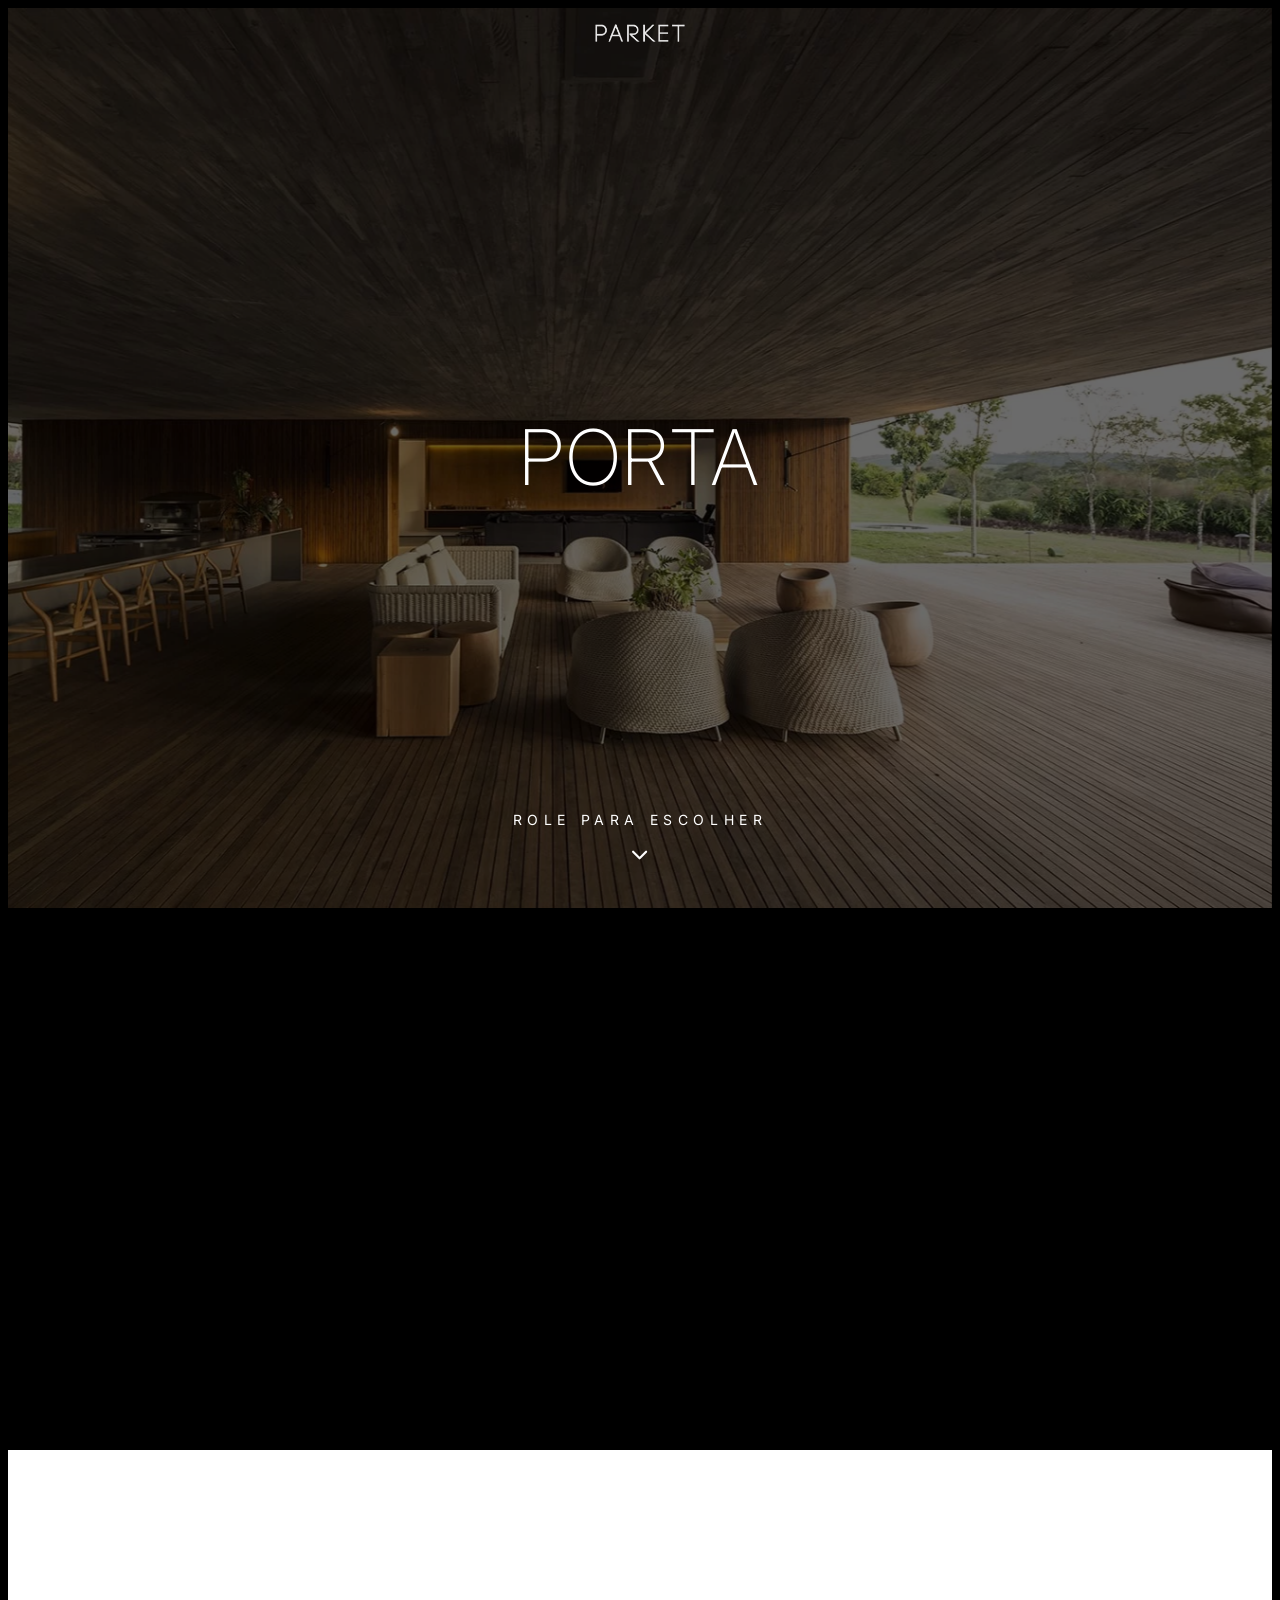
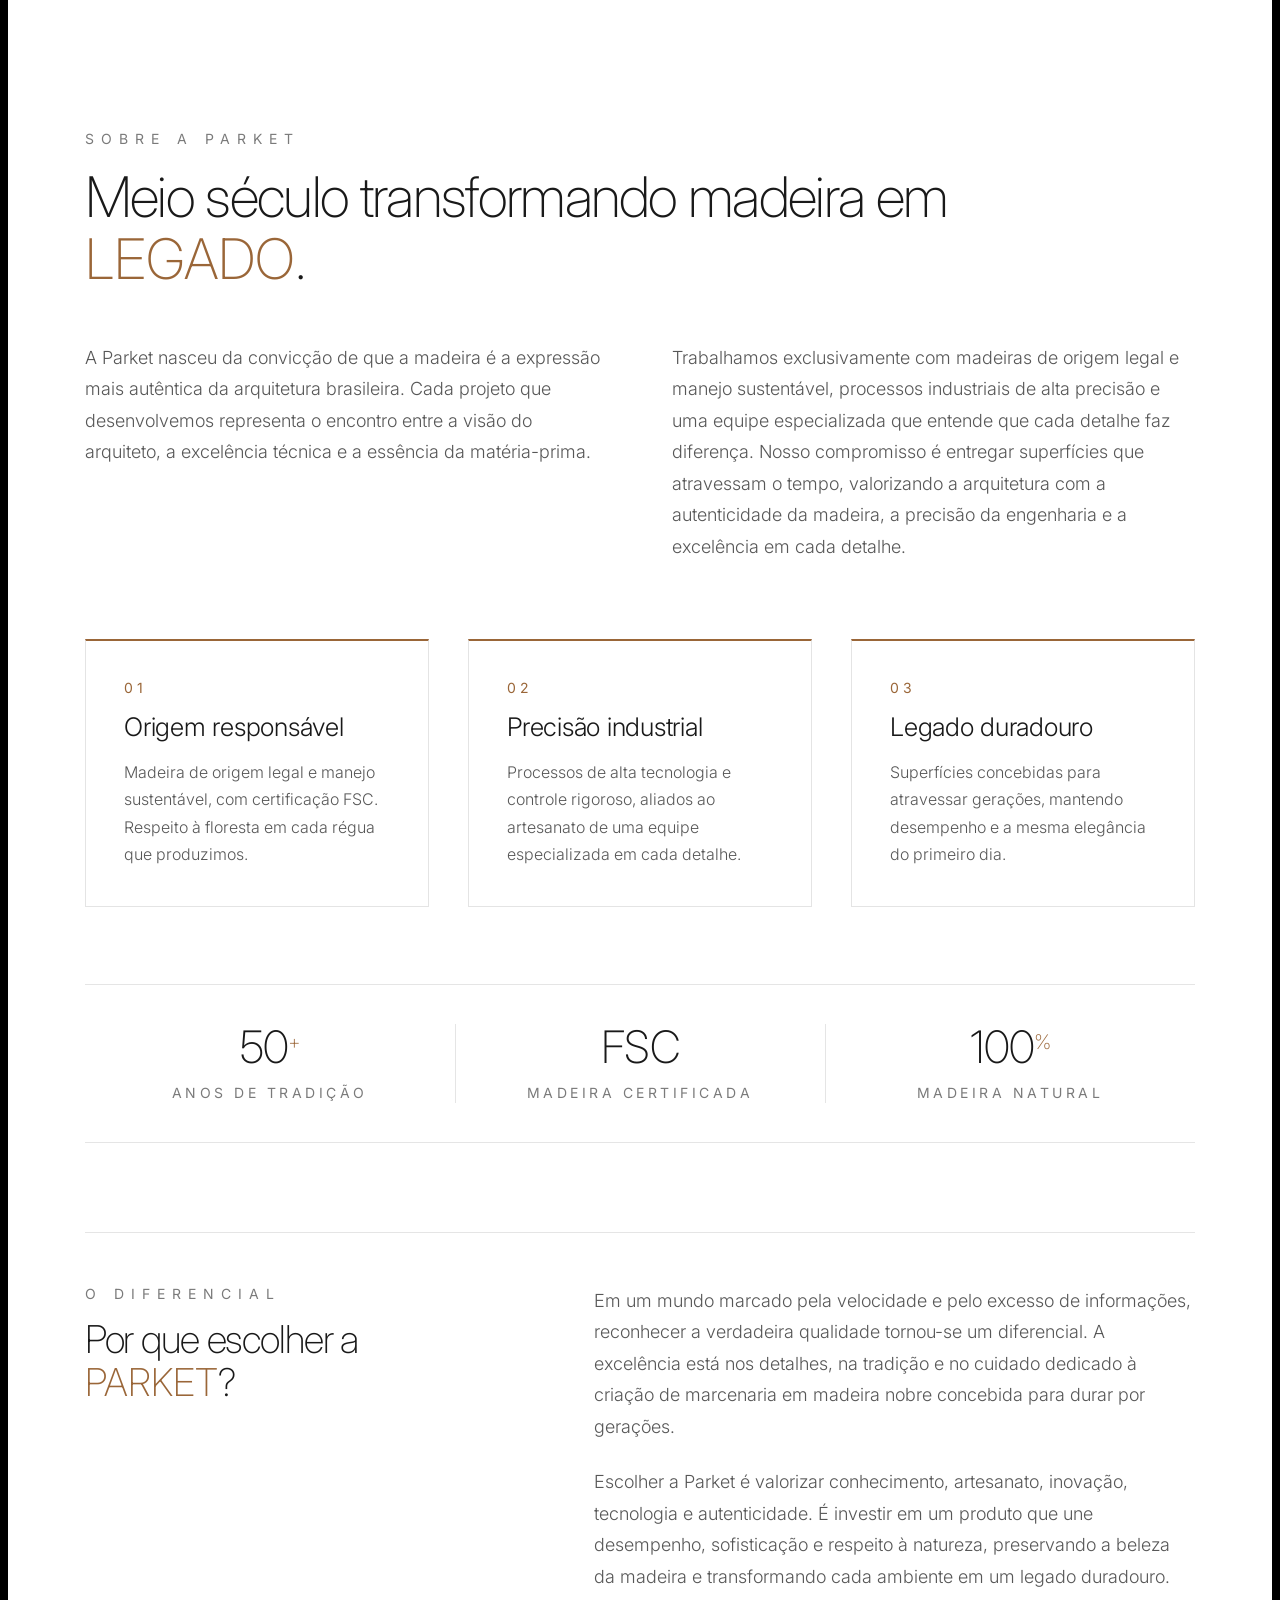
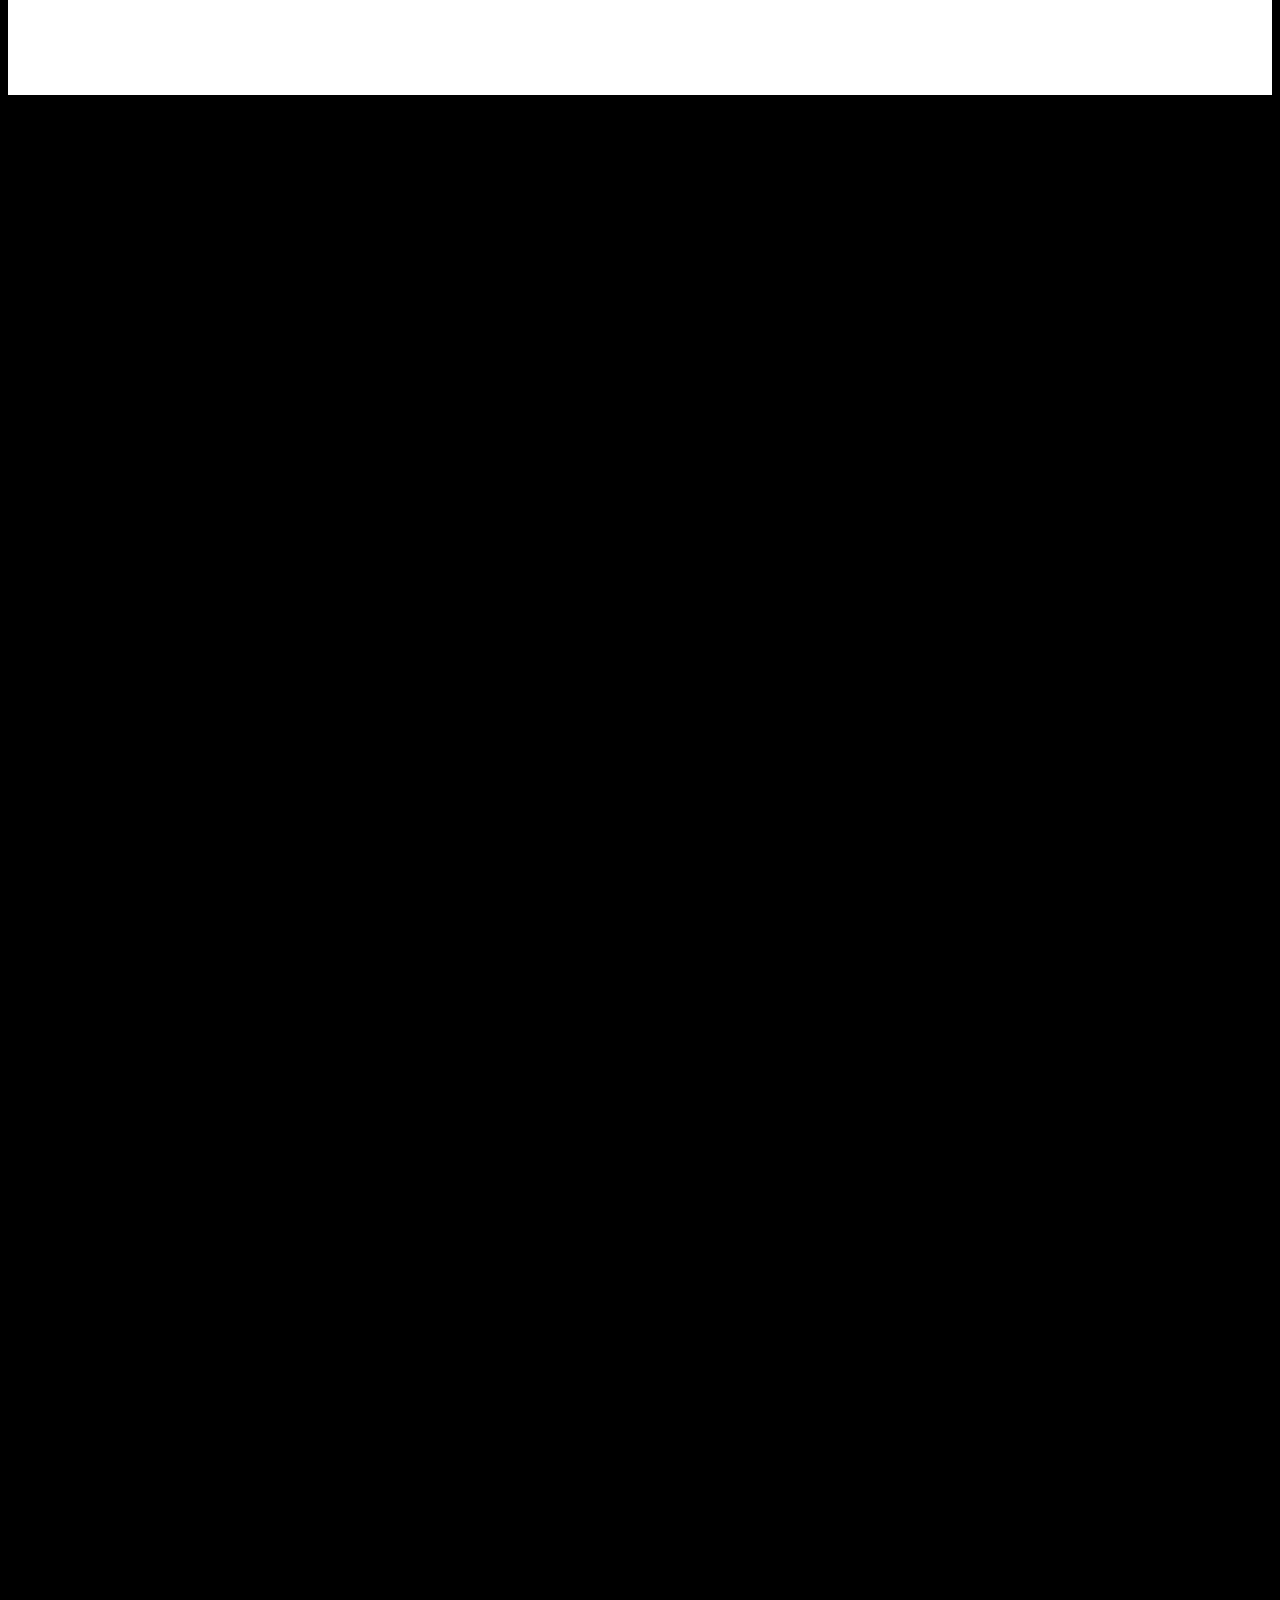
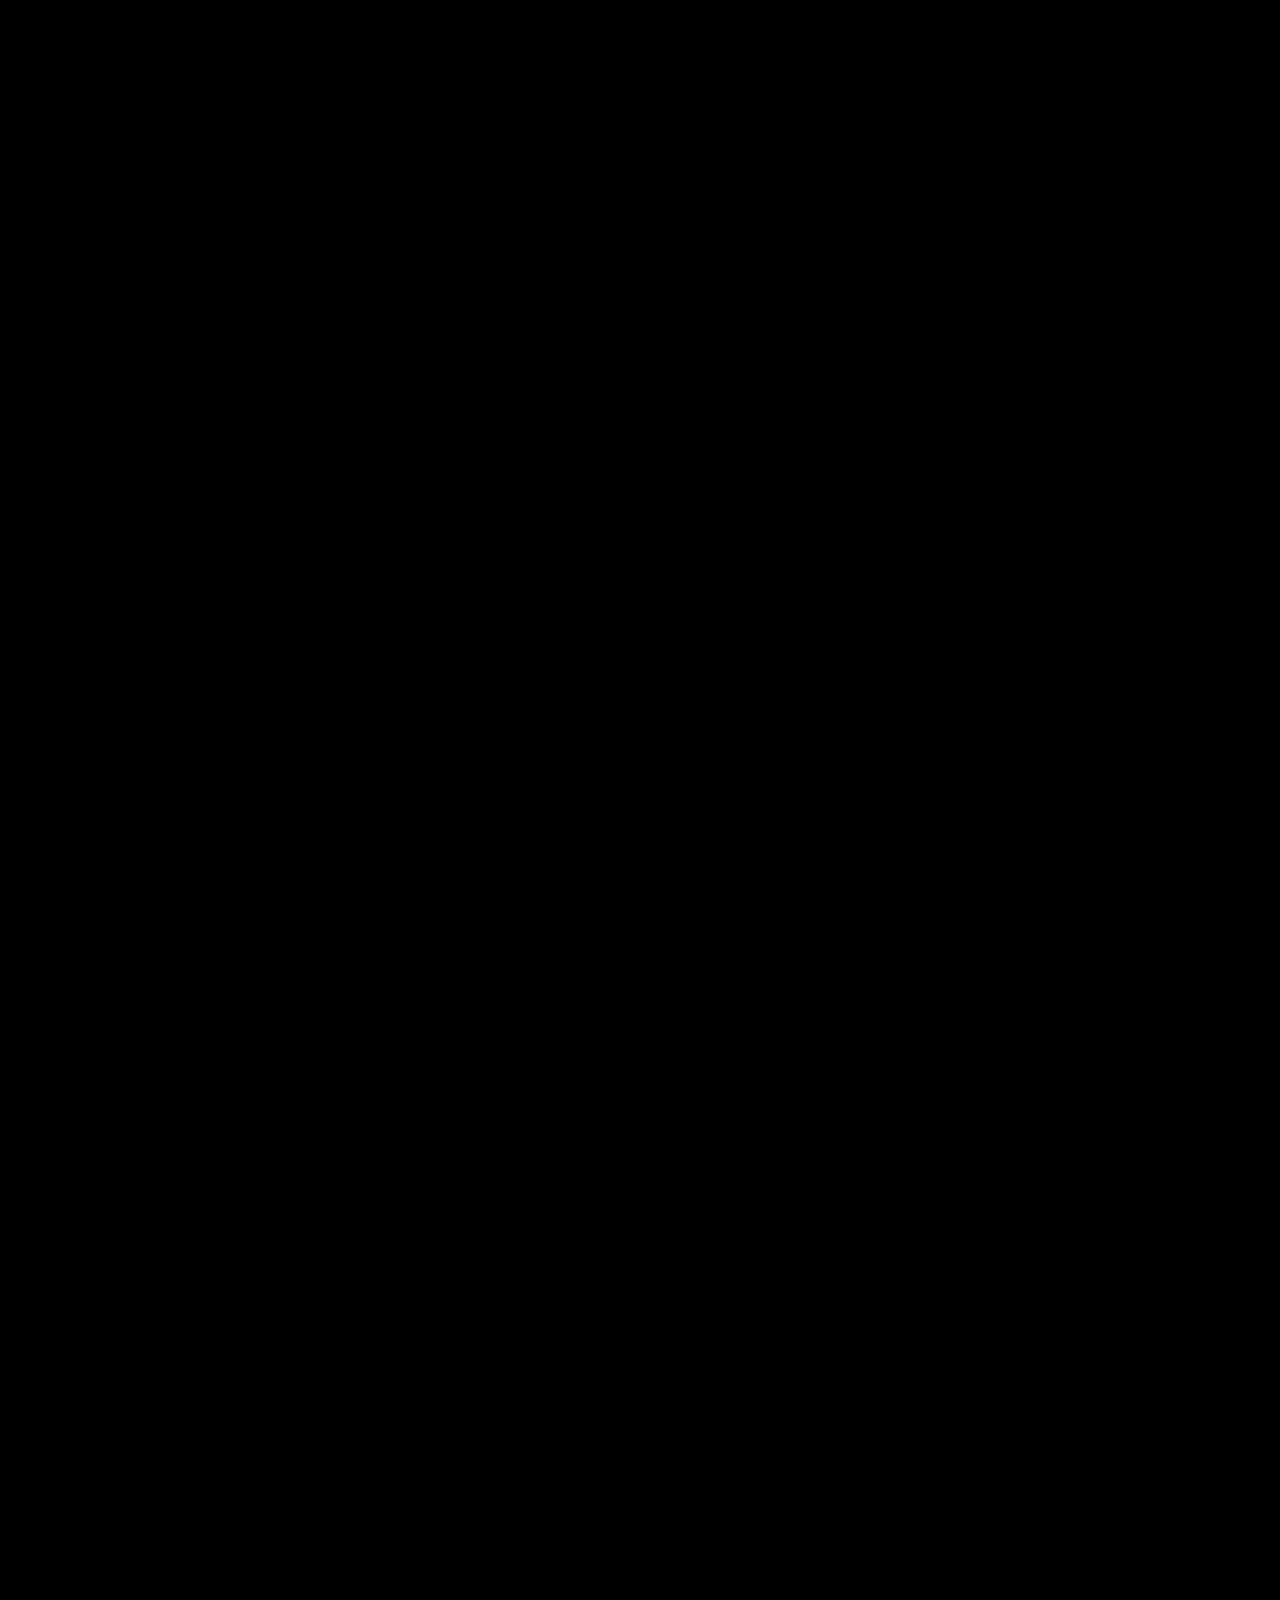
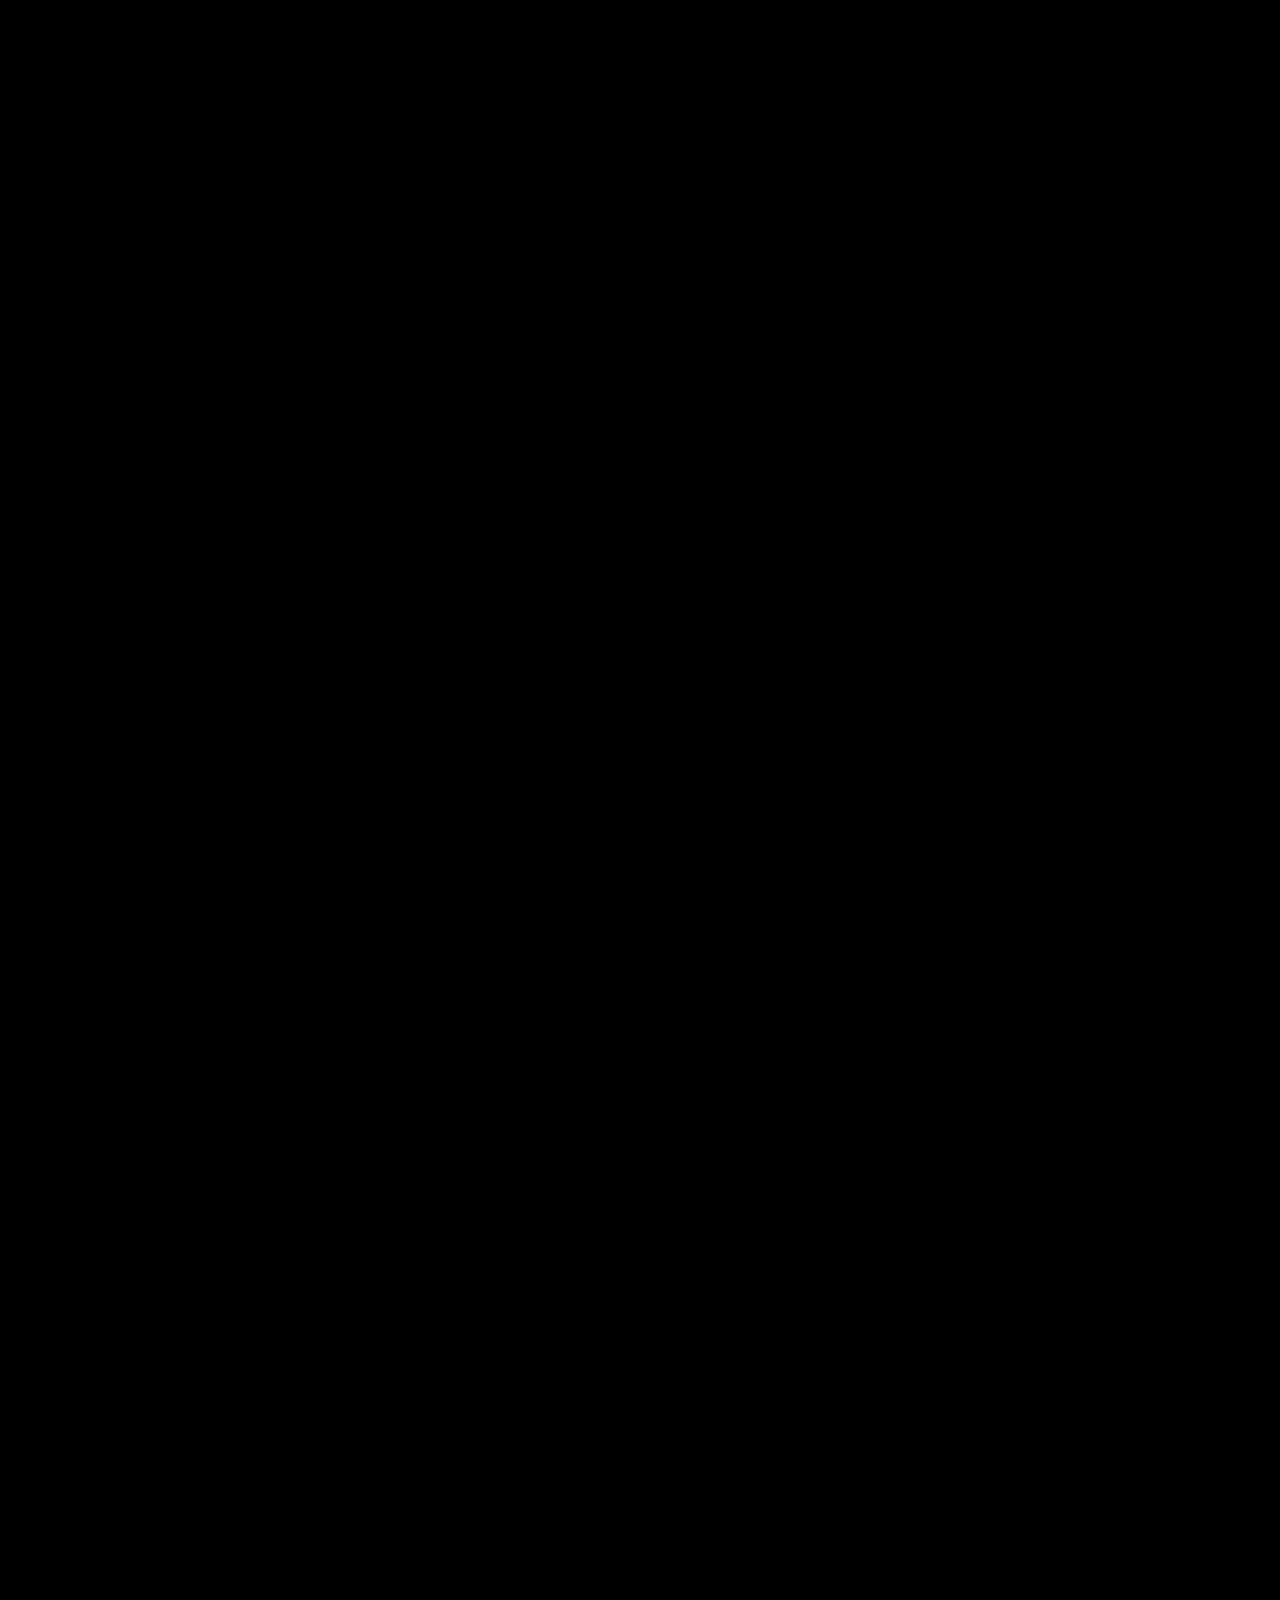
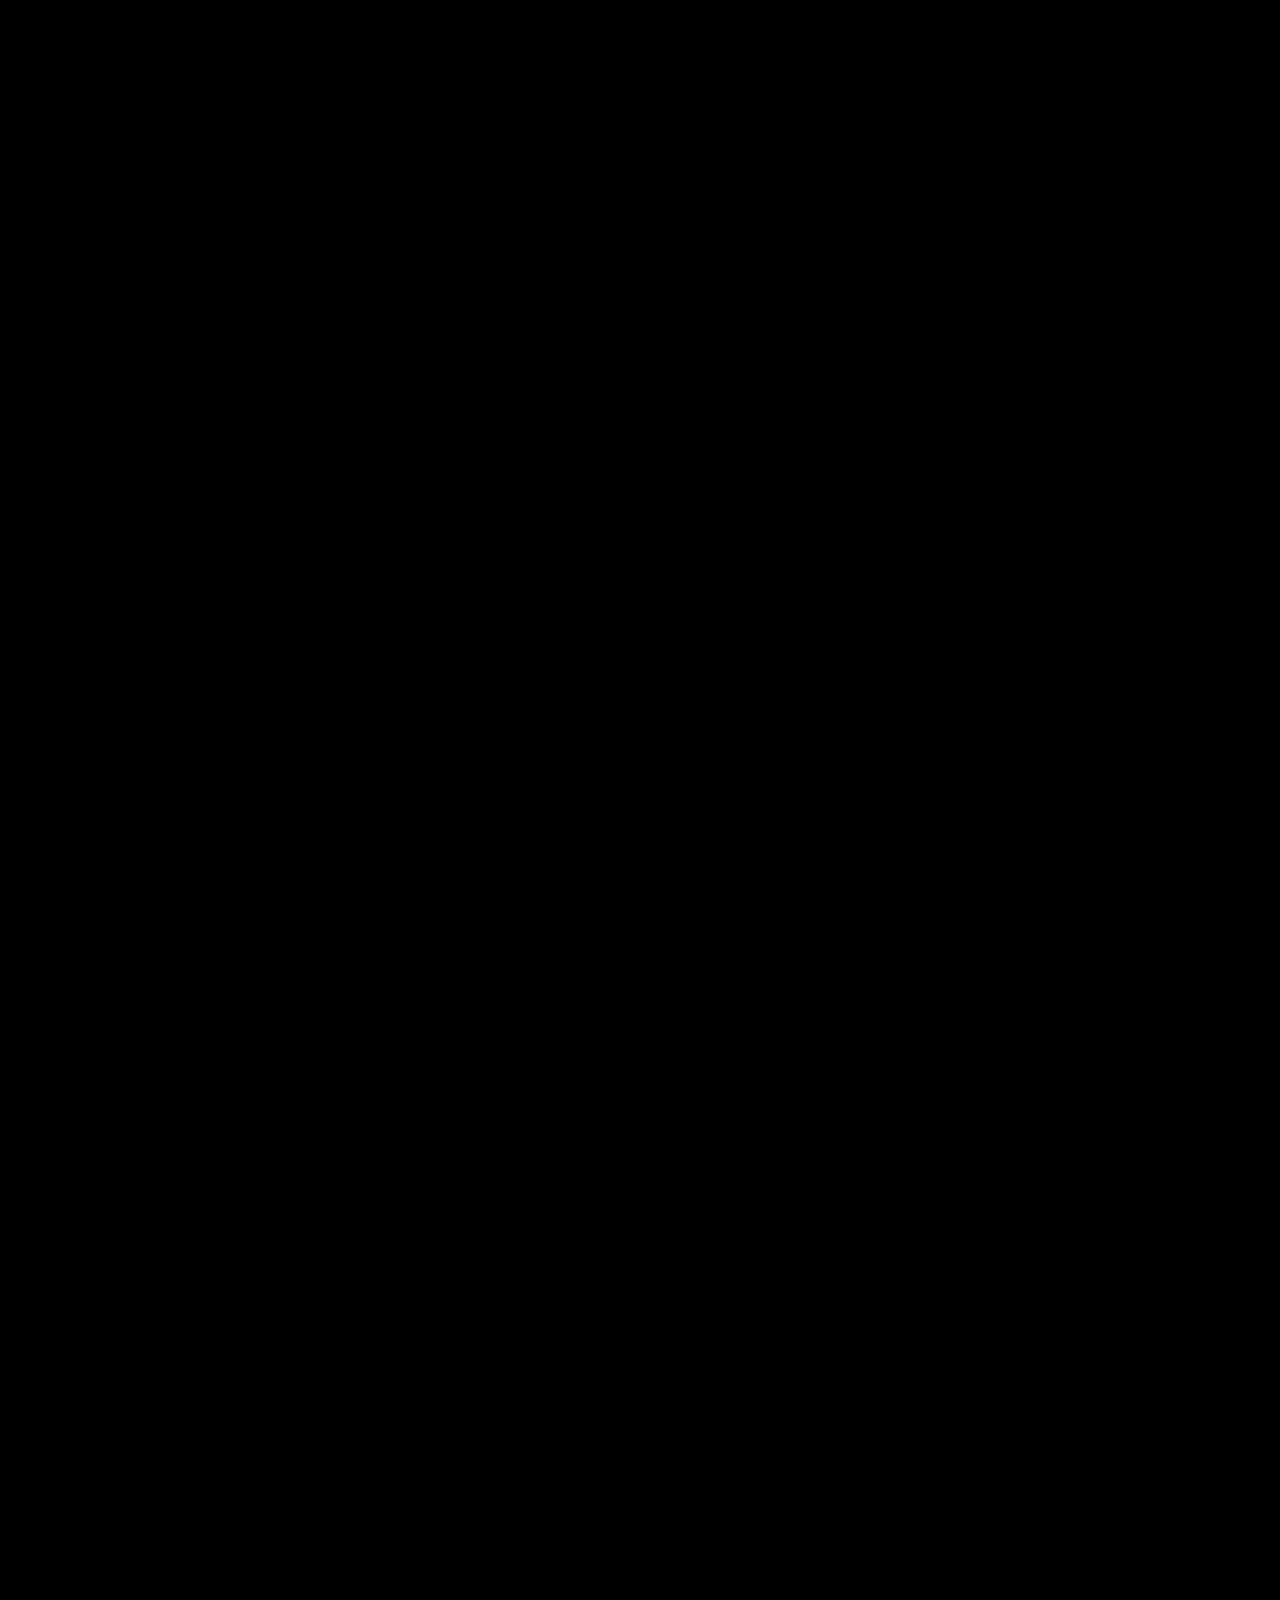
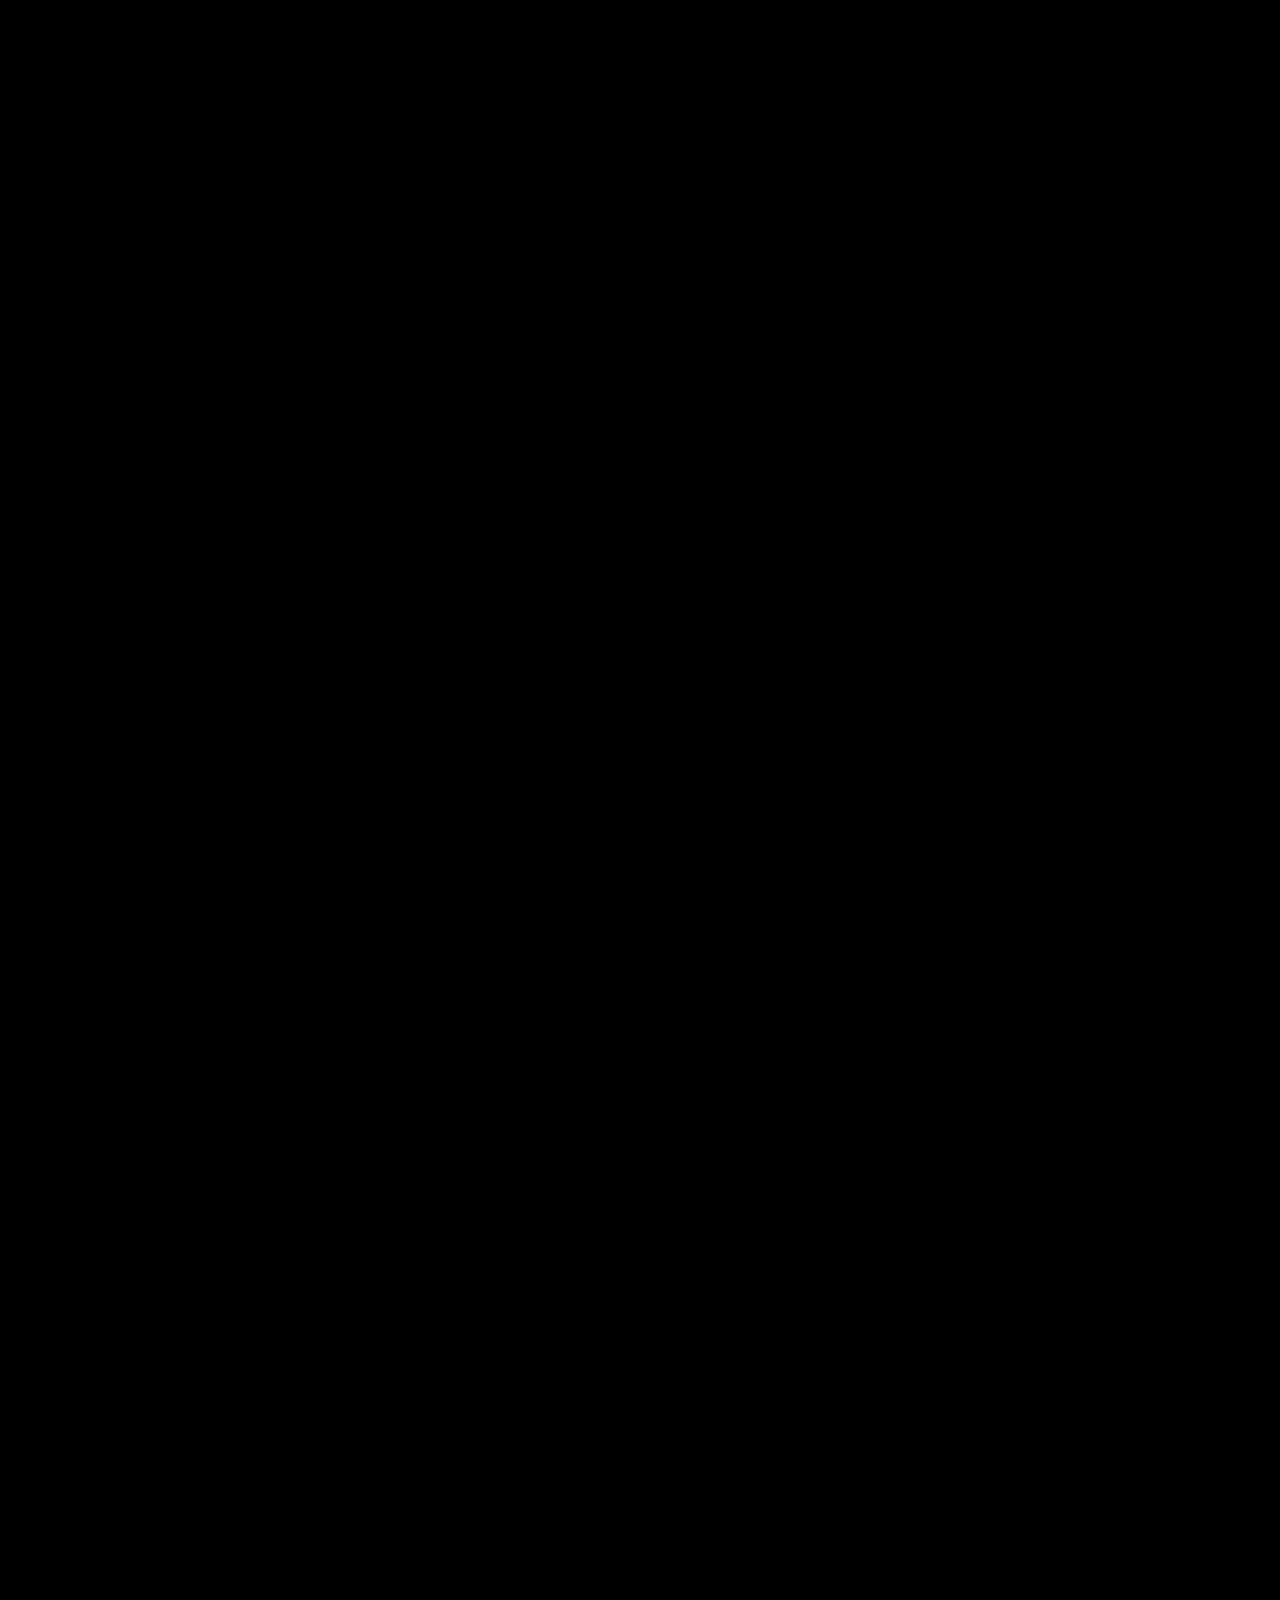
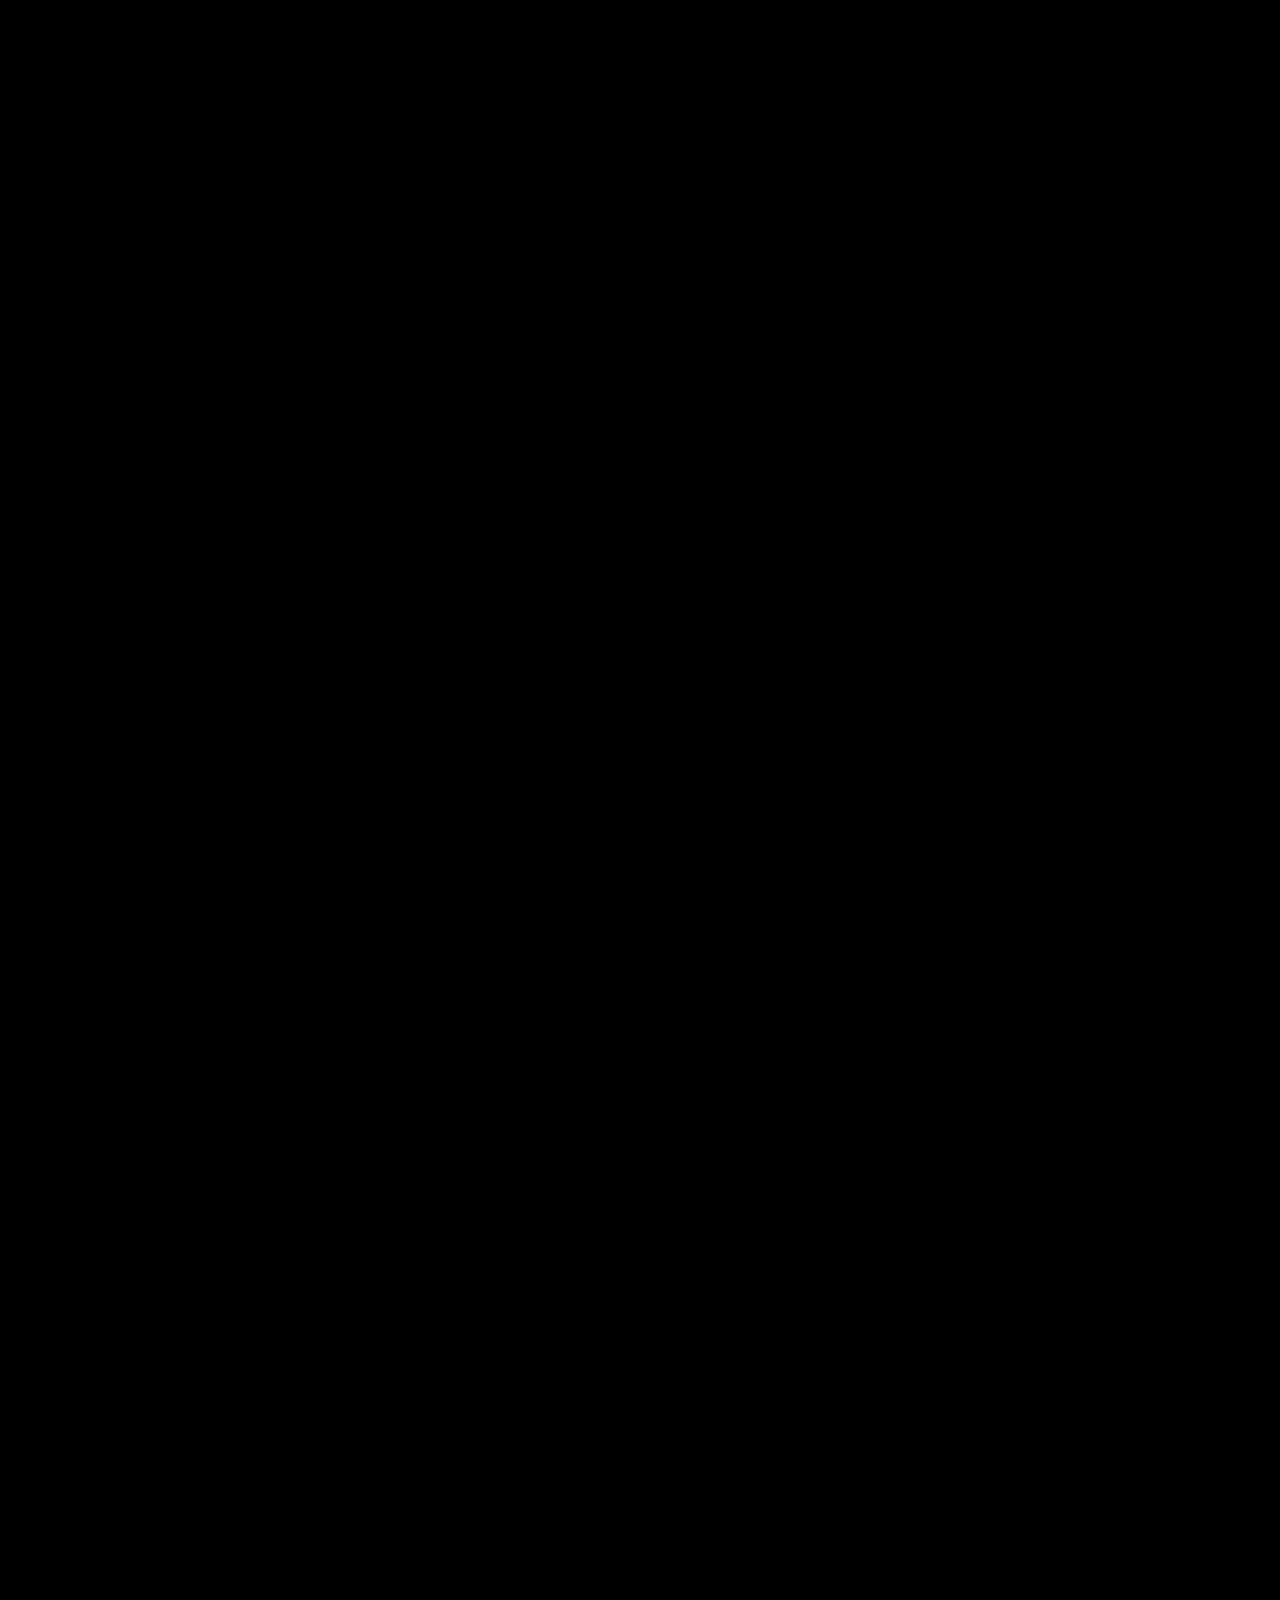
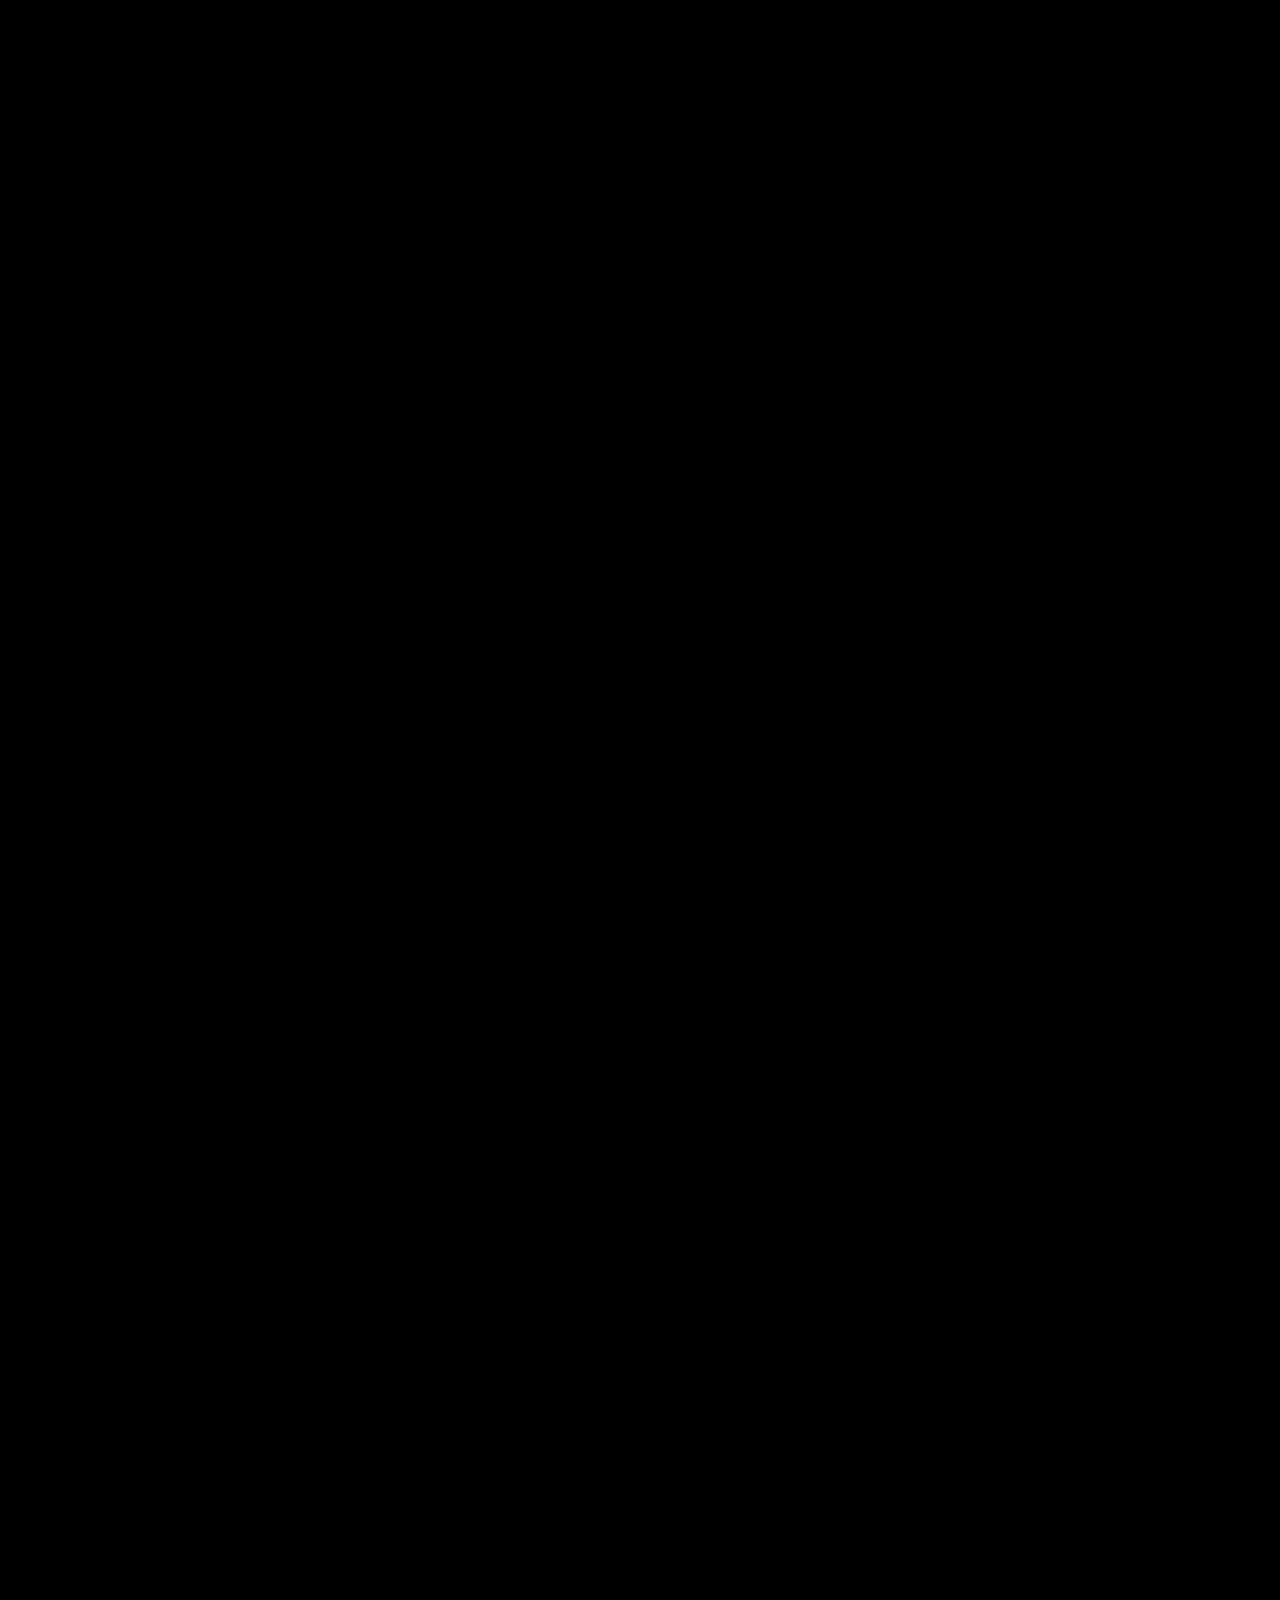
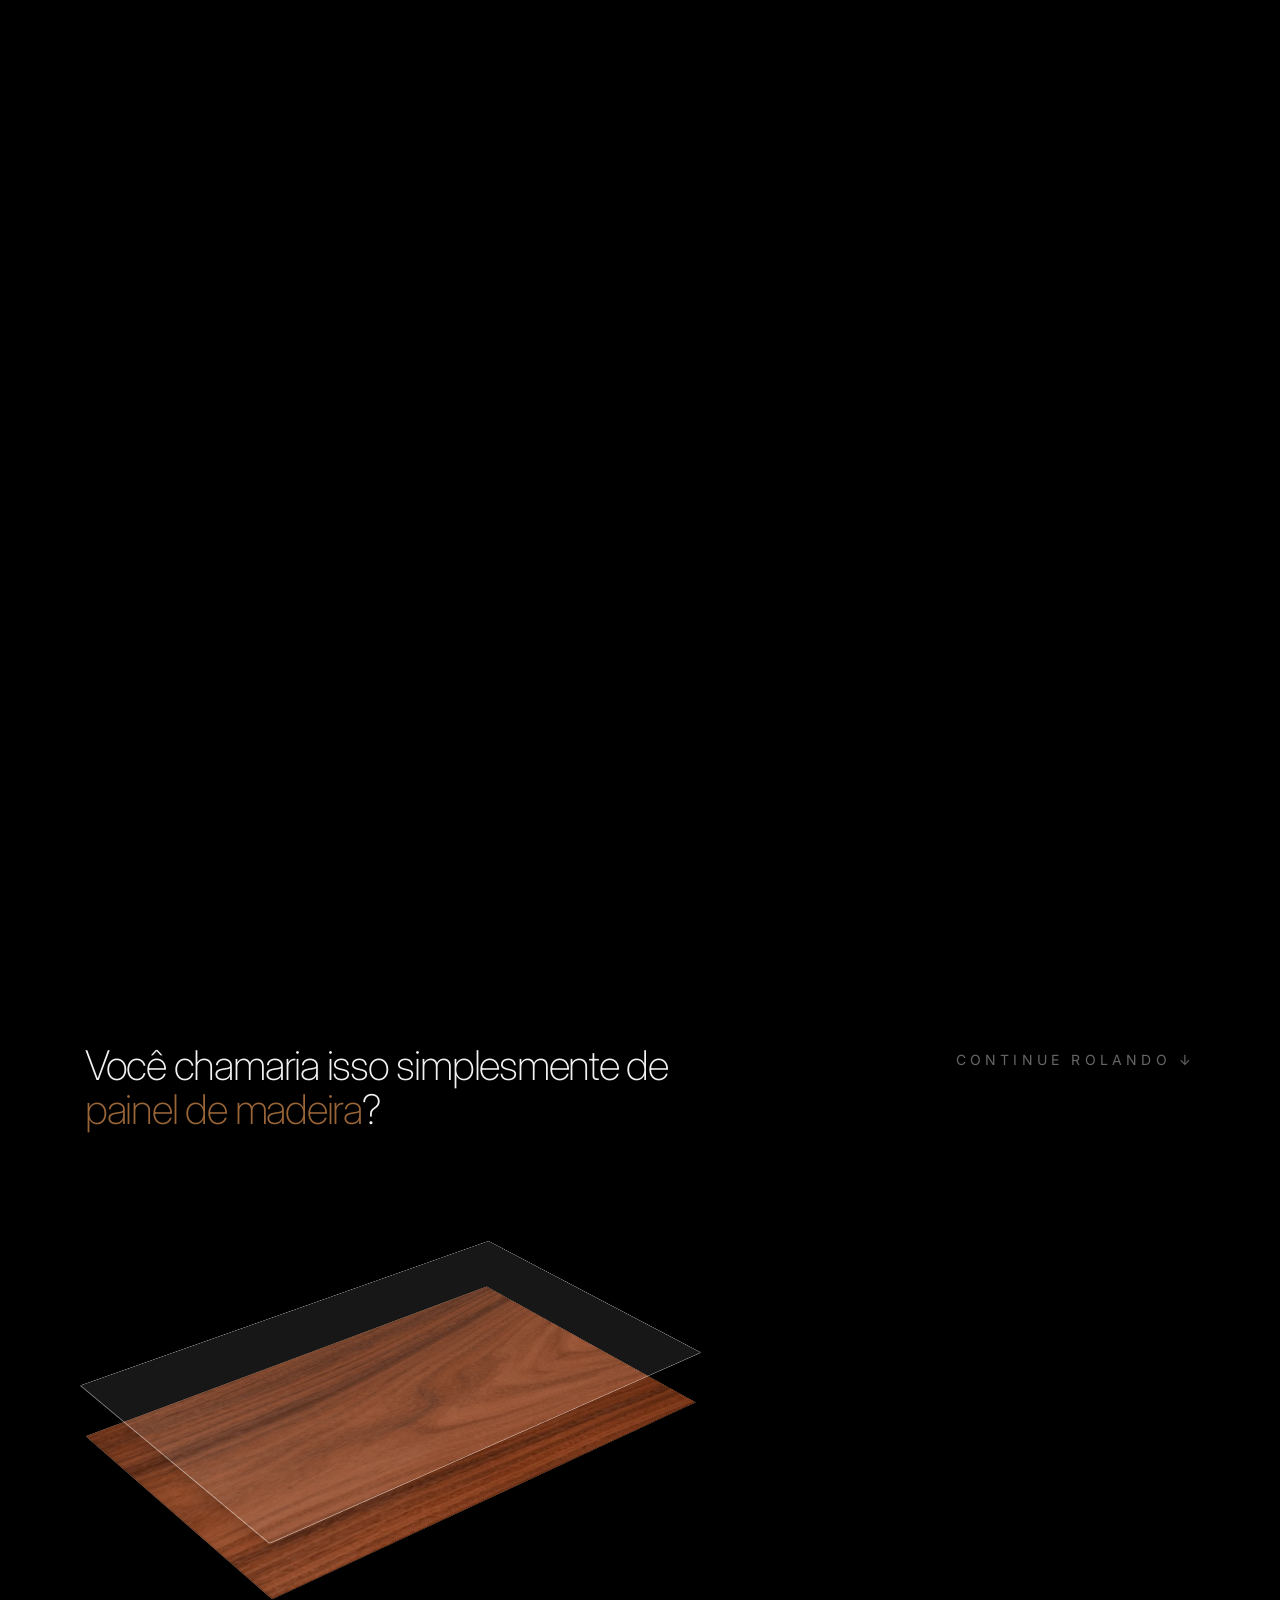
==== index.html @ 4458a69b "Atualização do catálogo" ====
<!DOCTYPE html>
<html class="dark" lang="pt-BR">

<head>
  <meta charset="utf-8">
  <meta content="width=device-width, initial-scale=1.0" name="viewport">
  <title>Parket — Marcenaria</title>
  <link rel="preconnect" href="https://fonts.googleapis.com">
  <link rel="preconnect" href="https://fonts.gstatic.com" crossorigin>

  <link rel="preload" as="image" href="autoload/Hero.webp" fetchpriority="high">
  <script src="https://cdn.tailwindcss.com?plugins=forms,container-queries"></script>
  <link href="https://fonts.googleapis.com/css2?family=Inter:wght@200;300;400;500;600&family=Material+Symbols+Outlined:opsz,wght,FILL,GRAD@24,400,0,0&icon_names=arrow_back,arrow_upward,chevron_left,chevron_right,close,search&display=swap" rel="stylesheet">
  <script src="assets/js/components.js"></script>
  <parket-seo is-main title="Parket — Marcenaria"
    description="Marcenaria sob medida em madeira nobre. Painéis ripados, portas ocultas, armários embutidos, bancadas e mobiliário em Carvalho Europeu, Freijó, Nogueira e Tauari."></parket-seo>
  <script>
    tailwind.config = {
      darkMode: "class",
      theme: {
        extend: {
          borderRadius: { "DEFAULT": "0", "lg": "0", "xl": "0", "full": "9999px" },
          colors: { "surface": "#131313", "background": "#000000", "primary": "#ffffff" },
          fontFamily: { "headline": ["Inter"], "body": ["Inter"], "label": ["Inter"] }
        }
      }
    }
  </script>
  <link rel="stylesheet" href="catalogo.css?v=4">
  <link rel="stylesheet" href="index.css?v=35">
</head>

<body class="antialiased selection:bg-white selection:text-black">

  <parket-nav return-url="index.html" return-text=""></parket-nav>

  <!-- Nav bar fixa transparente -->
  <header class="topbar">

    <a href="#" class="topbar-logo-link" aria-label="Parket">
      <img decoding="async" src="logo-parket.webp" alt="Parket" class="topbar-logo">
    </a>
  </header>

  <!-- Menu de coleções (aberto pelo hambúrguer) -->


  <!-- Side index (right) -->
  <nav id="side-index" class="side-index" aria-label="Índice"></nav>

  <!-- Floating actions -->
  <button id="back-to-top" class="floating-action" type="button" aria-label="Voltar ao topo">
    <span class="material-symbols-outlined">arrow_upward</span>
  </button>

  <!-- ─── HERO · imagem full-bleed que desliza para o lado revelando o título ─── -->
  <section id="hero-viewport" class="hero-split">
    <div id="hero-sticky">
      <div id="hero-bg" class="hero-media" style="background-image: url('autoload/Hero.webp');"></div>
      <span class="hero-wordmark" aria-hidden="true">porta</span>
      <div id="hero-content" class="hero-copy">
        <span class="hero-eyebrow">Coleção 2026</span>
        <h1 class="hero-title">A madeira que<br>atravessa <span class="accent">gerações</span>.</h1>
      </div>
      <div class="hero-scroll-hint">
        <span class="hero-scroll-label">Role para escolher</span>
        <span class="hero-scroll-arrow" aria-hidden="true">
          <svg viewBox="0 0 24 24"><path d="M6 9l6 6 6-6" /></svg>
        </span>
      </div>
    </div>
  </section>

  <!-- ══════════ SOBRE + PORQUE · seção única sobre o tronco (anéis) ══════════ -->
  <section id="sobre" aria-label="Sobre a Parket">
    <div class="sobre-wrap">

      <header class="sobre-head fade">
        <span class="eyebrow">Sobre a Parket</span>
        <h2 class="sobre-title">
          Meio século transformando madeira em <span class="accent">legado</span>.
        </h2>
      </header>

      <div class="sobre-intro">
        <p class="corpo-text fade">
          A Parket nasceu da convicção de que a madeira é a expressão mais autêntica da arquitetura brasileira.
          Cada projeto que desenvolvemos representa o encontro entre a visão do arquiteto, a excelência técnica
          e a essência da matéria-prima.
        </p>
        <p class="corpo-text fade">
          Trabalhamos exclusivamente com madeiras de origem legal e manejo sustentável, processos industriais de
          alta precisão e uma equipe especializada que entende que cada detalhe faz diferença. Nosso compromisso é entregar superfícies que atravessam o tempo, valorizando a arquitetura com a autenticidade da madeira, a precisão da engenharia e a excelência em cada detalhe.
        </p>
      </div>

      <div class="sobre-pilares">
        <article class="sobre-pilar fade">
          <span class="sobre-pilar-num">01</span>
          <h3 class="sobre-pilar-title">Origem responsável</h3>
          <p>Madeira de origem legal e manejo sustentável, com certificação FSC. Respeito à floresta em cada régua
            que produzimos.</p>
        </article>
        <article class="sobre-pilar fade" style="transition-delay:.08s">
          <span class="sobre-pilar-num">02</span>
          <h3 class="sobre-pilar-title">Precisão industrial</h3>
          <p>Processos de alta tecnologia e controle rigoroso, aliados ao artesanato de uma equipe especializada
            em cada detalhe.</p>
        </article>
        <article class="sobre-pilar fade" style="transition-delay:.16s">
          <span class="sobre-pilar-num">03</span>
          <h3 class="sobre-pilar-title">Legado duradouro</h3>
          <p>Superfícies concebidas para atravessar gerações, mantendo desempenho e a mesma elegância do
            primeiro dia.</p>
        </article>
      </div>

      <div class="sobre-stats fade" role="list">
        <div class="stat" role="listitem">
          <span class="stat-num">50<sup>+</sup></span>
          <span class="stat-label">anos de tradição</span>
        </div>
        <div class="stat" role="listitem">
          <span class="stat-num">FSC</span>
          <span class="stat-label">madeira certificada</span>
        </div>
        <div class="stat" role="listitem">
          <span class="stat-num">100<sup>%</sup></span>
          <span class="stat-label">madeira natural</span>
        </div>
      </div>

      <div class="porque-block">
        <div class="porque-head fade">
          <span class="eyebrow">O diferencial</span>
          <h2 class="porque-title">
            Por que escolher a <span translate="no" class="notranslate accent">Parket</span>?
          </h2>
        </div>
        <div class="porque-body">
          <p class="corpo-text fade">
            Em um mundo marcado pela velocidade e pelo excesso de informações, reconhecer a verdadeira qualidade
            tornou-se um diferencial. A excelência está nos detalhes, na tradição e no cuidado dedicado à criação
            de marcenaria em madeira nobre concebida para durar por gerações.
          </p>
          <p class="corpo-text fade" style="transition-delay:.08s">
            Escolher a <span translate="no" class="notranslate">Parket</span> é valorizar conhecimento, artesanato,
            inovação, tecnologia e autenticidade. É investir em um produto que une desempenho, sofisticação e respeito
            à natureza, preservando a beleza da madeira e transformando cada ambiente em um legado duradouro.
          </p>
        </div>
      </div>

    </div>
  </section>

  <!-- ─── ARVORE ─── -->

  <!-- ─── ESCOLHA UM PRODUTO ─── -->
  <section id="products-index" class="index-block">
    <div class="w-full max-w-screen-xl mx-auto">
      <span class="eyebrow block mb-10 fade-up">Índice</span>
      <h2 class="display-title text-[clamp(1.5rem,3vw,2.4rem)] mb-14 text-white/70 fade-up"
        style="transition-delay: 0.05s">
        Escolha um produto:
      </h2>
      <nav id="products-nav" class="index-list fade-up" style="transition-delay: 0.12s"></nav>
    </div>
  </section>

  <!-- ─── PRODUCT SECTIONS (injected) ─── -->
  <main id="products" class="relative z-10 bg-black"></main>
  <!-- ═══ 02 TECNOLOGIA · animação de camadas por scroll ═══ -->
  <section data-screen-label="Tecnologia animada" id="tech-scroll">
    <div class="tech-sticky">
      <div class="tech-head">
        <div>

          <h2 class="tech-title">Você chamaria isso simplesmente de <span class="tech-accent">painel de madeira</span>?
          </h2>
        </div>
        <span class="tech-hint">Continue rolando ↓</span>
      </div>
      <div class="tech-body">
        <!-- palco 3D -->
        <div class="tech-stage">
          <div class="tech-stack">
            <div data-plank="0"></div>
            <div data-plank="1"></div>
            <div data-plank="2"></div>
            <div data-plank="3" style="transform: translateZ(58.1px);"></div>
          </div>
          <div class="tech-plank-shadow" data-plank-shadow></div>
        </div>
        <!-- legendas sequenciais -->
        <div class="tech-labels">
          <div data-tech-label="0">
            <div class="tech-label-head"><span class="tech-label-num">01</span>
              <h3 class="tech-label-name">Camada nobre</h3>
            </div>
            <p class="tech-label-text">Madeira tropical brasileira selecionada. É ela que define cor, textura e desenho
              natural da peça. Recebe acabamento em Verniz UV ou Laca OIL.</p>
          </div>
          <div data-tech-label="1">
            <div class="tech-label-head"><span class="tech-label-num">02</span>
              <h3 class="tech-label-name">Lamelas cruzadas</h3>
            </div>
            <p class="tech-label-text">Camadas coladas com os veios em direções alternadas: uma trava a outra e
              neutraliza a expansão e a contração natural da madeira.</p>
          </div>
          <div data-tech-label="2">
            <div class="tech-label-head"><span class="tech-label-num">03</span>
              <h3 class="tech-label-name">Colagem estrutural</h3>
            </div>
            <p class="tech-label-text">Adesivo de alta resistência une as camadas, protege contra a umidade e sustenta a
              estabilidade do conjunto ao longo do tempo.</p>
          </div>
          <div data-tech-label="3">
            <div class="tech-label-head"><span class="tech-label-num">04</span>
              <h3 class="tech-label-name">Especificações</h3>
            </div>
            <p class="tech-label-text">Painéis e réguas multicamadas de 15,08 mm, em larguras de 100, 190 e 300 mm e
              comprimentos de até 3.000 mm. Acabamento em Verniz UV ou Laca OIL.</p>
          </div>
          <div data-tech-label="4">
            <div class="tech-label-head">
              <h3 class="tech-label-name">O Resultado</h3>
            </div>
            <p class="tech-label-text">100% madeira tropical brasileira, com estabilidade para peças maiores.
              Beleza na superfície, engenharia por dentro.</p>
          </div>
        </div>
      </div>

    </div>
  </section>

  <!-- ─── MADEIRAS · maciça vs engenheirada (porta 3D em pé, fechada e girável) ─── -->
  <section id="madeiras-tipos" data-screen-label="Tipos de madeira">
    <div class="mtipos-inner">
      <!-- topo: título + intro à esquerda, porta 3D à direita -->
      <div class="mtipos-top">
        <div class="mtipos-copy">
          <header class="mtipos-head fade-up">
            <span class="mtipos-eyebrow">Sobre as madeiras</span>
            <h2 class="mtipos-title">Madeira maciça ou madeira engenheirada?
              <span class="mtipos-sub">Entenda as diferenças</span>
            </h2>
          </header>

          <div class="mtipos-intro">
            <p class="fade-up">Hoje existem diversas formas de construir uma peça de marcenaria, com diferentes
              espessuras, espécies, acabamentos e tecnologias. Por isso, a escolha não deve ser baseada apenas na
              estética.</p>
            <p class="fade-up" style="transition-delay:.06s">Além da beleza e da sensação de aconchego que a madeira
              proporciona, um painel, uma porta ou um armário é um elemento técnico da obra. Características como
              estabilidade dimensional, resistência às variações de umidade, espessura e desempenho ao longo do tempo
              fazem toda a diferença.</p>
            <p class="mtipos-lead fade-up" style="transition-delay:.12s">A principal comparação é entre a madeira maciça
              e a madeira engenheirada.</p>
          </div>
        </div>

        <!-- porta 3D: peça em pé, volume fechado, girável só na horizontal -->
        <div class="mtipos-3d fade-up">
          <div class="mtipos-stage" data-door3d>
            <div class="mtipos-stack" data-door3d-stack>
              <div class="door-face door-front"></div>
              <div class="door-face door-back"></div>
              <div class="door-face door-edge door-edge-l"></div>
              <div class="door-face door-edge door-edge-r"></div>
              <div class="door-face door-edge door-edge-t"></div>
              <div class="door-face door-edge door-edge-b"></div>
              <!-- puxador cava: rebaixo usinado na face, espelhado nos dois lados -->
              <div class="door-cava door-cava-front"></div>
              <div class="door-cava door-cava-back"></div>
            </div>
            <div class="mtipos-shadow" data-door3d-shadow></div>
          </div>
          <p class="mtipos-3d-hint">
            <svg viewBox="0 0 40 12" aria-hidden="true">
              <path d="M6 6h28M6 6l4-4M6 6l4 4M34 6l-4-4M34 6l-4 4" />
            </svg>
            <span>Arraste para girar a porta</span>
          </p>
        </div>
      </div>

      <div class="mtipos-cards">

  <!-- Madeira Maciça -->
  <article class="mtipos-card fade-up visible">

    <span class="mtipos-badge">Peça Única</span>

    <h3 class="mtipos-card-title">Madeira Maciça</h3>

    <p class="mtipos-intro">
      Produzida a partir de uma única peça de madeira, preservando toda a
      autenticidade e a beleza natural da matéria-prima.
    </p>

    <div class="mtipos-divider"></div>

    <h4>Características</h4>

    <ul class="mtipos-list">
      <li>Peça única de madeira maciça</li>
      <li>Visual totalmente natural</li>
      <li>Movimentação natural da madeira</li>
      <li>Pode apresentar frestas e empenamentos</li>
      <li>Mais indicada para ambientes com clima estável</li>
    </ul>

    <div class="mtipos-footer">
      <h4>Ideal para</h4>
      <p>Projetos que valorizam a autenticidade da madeira maciça.</p>
    </div>

  </article>

  <!-- Madeira Engenheirada -->
  <article class="mtipos-card mtipos-card--eng fade-up visible" style="transition-delay:.08s">

    <span class="mtipos-badge">Alta Estabilidade</span>

    <h3 class="mtipos-card-title">Madeira Engenheirada</h3>

    <p class="mtipos-intro">
      Estrutura multicamadas desenvolvida para reduzir movimentações naturais,
      mantendo toda a beleza e a textura da madeira nobre.
    </p>

    <div class="mtipos-divider"></div>

    <h4>Vantagens</h4>

    <ul class="mtipos-list">
      <li>100% madeira natural</li>
      <li>Estrutura multicamadas</li>
      <li>Maior estabilidade dimensional</li>
      <li>Resistência às variações climáticas</li>
      <li>Permite painéis e portas de grandes dimensões</li>
      <li>Excelente desempenho em portas ocultas e armários embutidos</li>
    </ul>

    <div class="mtipos-footer">
      <h4>Ideal para</h4>
      <p>Residências e projetos de alto padrão que exigem máxima estabilidade.</p>
    </div>

  </article>

</div>
      <p class="mtipos-outro fade-up">O resultado é uma marcenaria que mantém a elegância da madeira maciça, mas com
        desempenho superior, oferecendo mais segurança, conforto e estabilidade para o dia a dia.</p>

      <!-- Bloco final: como a madeira reage -->
      <div class="mtipos-react">
        <div class="mtipos-react-head fade-up">
          <span class="mtipos-eyebrow">Reação da madeira à umidade e à temperatura</span>
          <h3 class="mtipos-react-title">Como a madeira reage?</h3>
        </div>
        <div class="mtipos-react-body">
          <p class="fade-up">A madeira é um elemento vivo e, como tal, sensível, reagindo constantemente ao ambiente ao
            seu redor. É especialmente sensível às variações de umidade e, até certo ponto, adapta-se, ajustando-se de
            forma lenta e quase imperceptível por meio de uma série de movimentos que, ao longo do tempo, alteram suas
            dimensões.</p>
          <p class="fade-up" style="transition-delay:.06s">É fácil perceber como essa resposta natural pode representar
            um desafio na marcenaria, em painéis, portas e armários que estão regularmente sujeitos a grandes variações
            de temperatura em superfícies extensas, além da presença frequente de umidade.</p>
          <p class="fade-up" style="transition-delay:.12s">Felizmente, a pesquisa e o desenvolvimento trouxeram soluções
            para esse comportamento natural. Com a evolução dos painéis engenheirados modernos, a madeira e a
            estabilidade finalmente podem coexistir em perfeita harmonia.</p>
        </div>
      </div>
    </div>
  </section>

  <!-- ─── TEXTURAS · réguas que trocam com o scroll ─── -->
  <section data-screen-label="Texturas" id="texturas" class="texturas-scroll" aria-label="Texturas das espécies">
    <div class="texturas-stage">
      <div class="texturas-copy">
        <span class="texturas-eyebrow">Texturas</span>
        <h2 class="texturas-nome" id="texturas-nome" aria-live="polite">&nbsp;</h2>
        <p class="texturas-frase" id="texturas-desc" aria-live="polite">&nbsp;</p>
        <p class="texturas-contador"><span id="texturas-atual">01</span><span class="texturas-sep">/</span><span
            id="texturas-total">04</span></p>
      </div>
      <div class="texturas-palco">
        <button class="texturas-seta texturas-seta--prev" type="button" data-dir="-1" aria-label="Textura anterior">
          <svg viewBox="0 0 24 24" aria-hidden="true"><path d="M15 4 7 12l8 8" /></svg>
        </button>
        <div class="texturas-regua" id="texturas-regua" aria-hidden="true"></div>
        <button class="texturas-seta texturas-seta--next" type="button" data-dir="1" aria-label="Próxima textura">
          <svg viewBox="0 0 24 24" aria-hidden="true"><path d="M9 4l8 8-8 8" /></svg>
        </button>
        <p class="texturas-dica" aria-hidden="true">
          <span class="texturas-dica-icone">
            <svg viewBox="0 0 40 12" aria-hidden="true">
              <path d="M6 6h28M6 6l4-4M6 6l4 4M34 6l-4-4M34 6l-4 4" />
            </svg>
          </span>
          <span>Deslize para os lados</span>
        </p>
      </div>
      <div class="texturas-trilha" aria-hidden="true"><span id="texturas-trilha-fill"></span></div>
    </div>
  </section>

  <!-- ─── GUIA TÉCNICO (oculto temporariamente — reativar removendo o atributo hidden) ─── -->
  <section hidden class="relative z-20 bg-black text-white">
    <div class="px-12 max-w-screen-2xl mx-auto pt-32 pb-32">
      <div class="border-t border-white/10 pt-16">
        <span class="eyebrow block mb-6">Guia Técnico</span>
        <h2 class="display-title text-[clamp(2.5rem,4vw,5rem)] mb-20 max-w-3xl">Madeira, um material vivo</h2>

        <div class="grid grid-cols-1 md:grid-cols-2 gap-x-20 gap-y-20">
          <div class="flex flex-col gap-20">
            <div class="fade-up">
              <div class="w-fit">
                <div class="flex items-center gap-2 mb-6">
                  <div class="w-[40.8px] h-[40.8px] md:w-12 md:h-12 rounded-full border border-white/10"
                    style="background:#3a2414;"></div>
                  <div class="w-[40.8px] h-[40.8px] md:w-12 md:h-12 rounded-full border border-white/10"
                    style="background:#5c3a22;"></div>
                  <div class="w-[40.8px] h-[40.8px] md:w-12 md:h-12 rounded-full border border-white/10"
                    style="background:#7d5536;"></div>
                  <div class="w-[40.8px] h-[40.8px] md:w-12 md:h-12 rounded-full border border-white/10"
                    style="background:#9a7758;"></div>
                  <div class="w-[40.8px] h-[40.8px] md:w-12 md:h-12 rounded-full border border-white/10"
                    style="background:#b69c82;"></div>
                  <div class="w-[40.8px] h-[40.8px] md:w-12 md:h-12 rounded-full border border-white/10"
                    style="background:#d0bba5;"></div>
                  <div class="w-[40.8px] h-[40.8px] md:w-12 md:h-12 rounded-full border border-white/10"
                    style="background:#ead8c3;"></div>
                </div>
                <div
                  class="flex items-center justify-between text-[8.5px] md:text-[10px] uppercase tracking-[0.3em] text-white/40">
                  <span>Escuro</span><span>Claro</span>
                </div>
              </div>
            </div>

            <div class="fade-up">
              <h3 class="font-label uppercase tracking-[0.3em] text-[10px] text-white/50 mb-6 flex items-center gap-2">
                <span class="w-1 h-1 bg-white/50 rounded-full"></span> Cor
              </h3>
              <div class="text-white/50 text-sm font-light leading-relaxed space-y-4 max-w-xl">
                <p>A cor da madeira vem dos extrativos que ela contém. A exposição ao ar e à luz modifica esses
                  extrativos, transformando a cor original do parquete ao longo do tempo. Espécies tropicais, por
                  conterem mais extrativos, evoluem para marrons mais escuros.</p>
                <p>Iroko e Parket apresentam as mudanças mais intensas — tábuas originalmente semelhantes podem assumir
                  tonalidades distintas. O Teak varia bastante no início mas se uniformiza com o tempo; o Wengé mantém
                  boa estabilidade de cor.</p>
                <p>Com a luz, a madeira tende ao amarelo, mesmo em acabamentos pigmentados. Exposição solar direta e
                  intensa pode causar descoloração — recomenda-se o uso de cortinas ou filmes UV nos vidros.</p>
              </div>
            </div>

            <div class="fade-up">
              <h3 class="font-label uppercase tracking-[0.3em] text-[10px] text-white/50 mb-6 flex items-center gap-2">
                <span class="w-1 h-1 bg-white/50 rounded-full"></span> Grão Prateado
              </h3>
              <div class="text-white/50 text-sm font-light leading-relaxed space-y-4 max-w-xl">
                <p>Tábuas cortadas em seção radial do tronco apresentam grão reto e reflexos iridescentes — o chamado
                  grão prateado, historicamente valorizado como indicador de qualidade e prestígio.</p>
                <p>A madeira é um material vivo, influenciado por luz, temperatura, umidade e uso. Além da estética, o
                  grão prateado indica melhor desempenho técnico: estabilidade dimensional e impermeabilidade.</p>
              </div>
            </div>
          </div>

          <div class="flex flex-col gap-20">
            <div class="fade-up">
              <h3 class="font-label uppercase tracking-[0.3em] text-[10px] text-white/50 mb-6 flex items-center gap-2">
                <span class="w-1 h-1 bg-white/50 rounded-full"></span> Amostras
              </h3>
              <div class="text-white/50 text-sm font-light leading-relaxed space-y-4 max-w-xl">
                <p>A madeira é um material natural e variegado: cada peça é única. Amostras compostas por poucas tábuas
                  fornecem apenas uma ideia geral do parquete, sem representar fielmente todas as nuances e veios.</p>
                <p>A cor muda com o tempo por exposição à luz e ao ar — uma peça recém-instalada pode ter aparência
                  diferente de uma amostra já exposta.</p>
              </div>
            </div>

            <div class="fade-up p-10 flex flex-col items-center"
              style="background: rgba(255,255,255,0.03); border: 1px solid rgba(255,255,255,0.08);">
              <div class="flex items-center gap-12 mb-4 text-2xl">
                <span>☀️</span><span>🌧️</span>
              </div>
              <div class="flex items-center gap-4 w-full">
                <span
                  class="text-[10px] uppercase tracking-[0.3em] text-white/50 whitespace-nowrap">Clima<br>Seco</span>
                <svg class="w-2.5 h-2.5 text-white/40 flex-shrink-0" viewBox="0 0 10 10" fill="currentColor">
                  <polygon points="8,1 8,9 2,5" />
                </svg>
                <div class="flex-1 h-12"
                  style="background: linear-gradient(to right, #b98862 0%, #d9ab87 50%, #b98862 100%); clip-path: polygon(0 30%, 100% 10%, 100% 90%, 0 70%);">
                </div>
                <svg class="w-2.5 h-2.5 text-white/40 flex-shrink-0" viewBox="0 0 10 10" fill="currentColor">
                  <polygon points="2,1 2,9 8,5" />
                </svg>
                <span
                  class="text-[10px] uppercase tracking-[0.3em] text-white/50 whitespace-nowrap">Clima<br>Úmido</span>
              </div>
              <div class="mt-4 text-[10px] uppercase tracking-[0.3em] text-white/50 flex items-center gap-2">
                <svg class="w-2 h-2" viewBox="0 0 10 10" fill="currentColor">
                  <polygon points="1,2 9,2 5,8" />
                </svg>
                Retração / Dilatação
                <svg class="w-2 h-2" viewBox="0 0 10 10" fill="currentColor">
                  <polygon points="5,2 9,8 1,8" />
                </svg>
              </div>
            </div>

            <div class="fade-up">
              <h3 class="font-label uppercase tracking-[0.3em] text-[10px] text-white/50 mb-6 flex items-center gap-2">
                <span class="w-1 h-1 bg-white/50 rounded-full"></span> Condições Climáticas
              </h3>
              <div class="text-white/50 text-sm font-light leading-relaxed space-y-4 max-w-xl">
                <p>A madeira dilata e retrai conforme umidade e temperatura. O ideal é manter o ar entre 15°C e 30°C e a
                  umidade relativa entre 45% e 65% — faixa também ideal para as pessoas — durante e após a instalação.
                </p>
                <p>No inverno pode ser necessário umidificar o ar. Em superfícies aquecidas, a madeira nunca deve
                  ultrapassar 27°C; evite cobri-la com materiais que retenham calor.</p>
                <p>Produtos Parket com suporte de compensado de bétula (ver Especificações Técnicas) toleram condições
                  mais severas — umidade a partir de 30% e superfície até 29°C — mantendo a integridade.</p>
              </div>
            </div>
          </div>
        </div>
      </div>
    </div>
  </section>

  <!-- ─── FOOTER ─── -->
  <footer class="site-footer" role="contentinfo">
    <div class="footer-inner">

      <div class="footer-top">
        <div class="footer-brand">
          <img decoding="async" src="logo-parket.webp" alt="Parket" class="footer-logo" loading="lazy">
          <p class="footer-tagline">
            Meio século transformando madeira em legado. Marcenaria sob medida:
            painéis, portas, armários, bancadas e mobiliário em madeira nobre
            de manejo responsável.
          </p>
          <ul class="footer-seals">
            <li>FSC · Madeira certificada</li>
            <li>100% madeira natural</li>
          </ul>
          <a class="footer-site" href="https://parket.com.br" target="_blank" rel="noopener">parket.com.br</a>
        </div>

        <nav class="footer-nav" aria-label="Rodapé">
          <div class="footer-col">
            <h2 class="footer-col-title">Navegue</h2>
            <ul>
              <li><a href="#sobre">Sobre a Parket</a></li>

              <li><a href="#tech-scroll">Tecnologia</a></li>
              <li><a href="#texturas">Texturas</a></li>
            </ul>
          </div>

          <div class="footer-col">
            <h2 class="footer-col-title">Coleção</h2>
            <ul>

              <li><a href="#produto-portas">Portas</a></li>

            </ul>
          </div>
        </nav>
      </div>

      <div class="footer-bottom">
        <span class="footer-copy">© <span id="footer-year">2026</span> <span translate="no"
            class="notranslate">Parket</span>. Todos os direitos reservados.</span>
        <span class="footer-meta">Catálogo Coleção 2026 · São Paulo, Brasil</span>
      </div>

    </div>
  </footer>

  <!-- ─── Lightbox ─── -->
  <div id="lightbox">
    <button class="lb-btn lb-close" onclick="closeLightbox()"><span
        class="material-symbols-outlined">close</span></button>
    <button class="lb-btn lb-prev" onclick="lbPrev()"><span
        class="material-symbols-outlined">chevron_left</span></button>
    <img decoding="async" id="lightbox-img" src="" alt="Zoom">
    <button class="lb-btn lb-next" onclick="lbNext()"><span
        class="material-symbols-outlined">chevron_right</span></button>
  </div>

  <script>
    window.PARKET_FILTER = 'portas';
    document.getElementById('footer-year').textContent = new Date().getFullYear();
  </script>
  <script defer src="index.js?v=9"></script>
  <script defer src="catalogo.js?v=11"></script>
</body>

</html>
---- catalogo.css ----
/* ═══════════════════════════════════════════════════════════
       PARKET DESIGN SYSTEM — tokens (fonte: #PARKET DESIGN SYSTEM)
       Paleta: madeira → branco → preto → cinza → destaque
       Tipografia: Inter fina (display) + Inter (interface)
       Escala: 72/56/42/32/24/20/18/16/14 · espaçamento múltiplo de 8
       Movimento: 0.6s cubic-bezier(.22,.61,.36,1)
       ═══════════════════════════════════════════════════════════ */
    :root {
      --scroll-progress: 0;

      /* Paleta */
      --preto: #000000;
      --branco: #ffffff;
      --madeira: #c0bda6;
      --branco-95: rgba(255,255,255,0.95);
      --branco-72: rgba(255,255,255,0.72);
      --branco-55: rgba(255,255,255,0.55);
      --branco-40: rgba(255,255,255,0.40);
      --branco-10: rgba(255,255,255,0.10);

      /* Tipografia */
      --font-display: 'Inter', sans-serif;
      --font-body: 'Inter', sans-serif;

      /* Escala tipográfica */
      --text-display: 72px;
      --text-h1: 56px;
      --text-h2: 42px;
      --text-h3: 32px;
      --text-h4: 24px;
      --text-body-lg: 20px;
      --text-body: 18px;
      --text-small: 16px;
      --text-caption: 14px;

      /* Movimento */
      --ease: cubic-bezier(.22,.61,.36,1);
      --dur: 0.6s;
      --dur-btn: 0.35s;

      /* Grid */
      --container: 1400px;
    }

    html { scroll-behavior: smooth; }

    body {
      background-color: var(--preto);
      color: var(--branco);
      font-family: var(--font-body);
      overflow-x: hidden;
    }

    parket-nav > nav { display: none !important; }

    /* ── Nav bar fixa transparente (sem faixa) ── */
    .topbar {
      position: fixed;
      top: 0;
      left: 0;
      right: 0;
      z-index: 140;
      display: flex;
      align-items: center;
      justify-content: center;
      padding: 1.5rem 6vw;
      background: transparent;
      pointer-events: none;
    }
    .topbar > * { pointer-events: auto; }
    /* Hambúrguer (canto direito da navbar) */
    .menu-toggle {
      position: absolute;
      right: calc(6vw - 8px);
      top: 50%;
      transform: translateY(-50%);
      width: 48px;
      height: 48px;
      box-sizing: border-box;
      display: flex;
      flex-direction: column;
      justify-content: center;
      gap: 6px;
      background: transparent;
      border: 0;
      cursor: pointer;
      padding: 13px 9px;
      z-index: 160;
    }
    .menu-toggle span {
      display: block;
      width: 100%;
      height: 1.5px;
      background: #fff;
      transition: transform var(--dur) var(--ease), opacity var(--dur) var(--ease);
    }
    .menu-toggle.is-open span:nth-child(1) { transform: translateY(7.5px) rotate(45deg); }
    .menu-toggle.is-open span:nth-child(2) { opacity: 0; }
    .menu-toggle.is-open span:nth-child(3) { transform: translateY(-7.5px) rotate(-205deg); }
    @media (max-width: 768px) {
      .menu-toggle { right: calc(7vw - 10px); }
    }

    /* Menu overlay de coleções */
    .menu-overlay {
      position: fixed;
      inset: 0;
      z-index: 145;
      background: rgba(0,0,0,0.92);
      backdrop-filter: blur(24px) saturate(140%);
      -webkit-backdrop-filter: blur(24px) saturate(140%);
      display: flex;
      flex-direction: column;
      align-items: center;
      justify-content: center;
      gap: 2.5rem;
      opacity: 0;
      visibility: hidden;
      transition: opacity var(--dur) var(--ease), visibility var(--dur) var(--ease);
    }
    .menu-overlay.is-open { opacity: 1; visibility: visible; }
    .menu-list {
      list-style: none;
      margin: 0;
      padding: 0;
      display: flex;
      flex-direction: column;
      align-items: flex-end;
      gap: 0.5rem;
    }
    .menu-list li {
      opacity: 0;
      transform: translateY(18px);
      transition: opacity var(--dur) var(--ease), transform 0.6s var(--ease);
    }
    .menu-overlay.is-open .menu-list li { opacity: 1; transform: translateY(0); }
    .menu-overlay.is-open .menu-list li:nth-child(1) { transition-delay: 0.10s; }
    .menu-overlay.is-open .menu-list li:nth-child(2) { transition-delay: 0.16s; }
    .menu-overlay.is-open .menu-list li:nth-child(3) { transition-delay: 0.22s; }
    .menu-overlay.is-open .menu-list li:nth-child(4) { transition-delay: 0.28s; }
    .menu-overlay.is-open .menu-list li:nth-child(5) { transition-delay: 0.34s; }
    .menu-overlay.is-open .menu-list li:nth-child(6) { transition-delay: 0.40s; }
    .menu-overlay.is-open .menu-list li:nth-child(7) { transition-delay: 0.46s; }
    .menu-overlay.is-open .menu-list li:nth-child(8) { transition-delay: 0.52s; }
    .menu-list a {
      font-family: var(--font-display);
      font-weight: 200;
      letter-spacing: -0.02em;
      font-size: clamp(1.75rem, 4vw, 2.625rem);
      color: rgba(255,255,255,0.55);
      text-decoration: none;
      transition: color var(--dur) var(--ease), letter-spacing var(--dur) var(--ease);
      line-height: 1.15;
    }
    .menu-list a:hover { color: #fff; letter-spacing: 0.01em; }

    .topbar-logo-link {
      display: inline-flex;
      line-height: 0;
    }
    .topbar-logo {
      height: 18px;
      width: auto;
      opacity: 0.9;
      transition: opacity var(--dur) var(--ease);
    }
    .topbar-logo-link:hover .topbar-logo { opacity: 1; }
    @media (max-width: 768px) {
      .topbar { padding: 1rem 7vw; }
      .topbar-logo { height: 15px; }
    }

    /* ── Hero with parallax zoom ── */
    #hero-viewport { height: 100vh; position: relative; background: #000; }
    #hero-sticky {
      position: fixed; inset: 0; height: 100vh;
      display: flex; align-items: center; justify-content: center;
      overflow: visible;; z-index: 1;
    }
    #hero-bg {
      position: absolute; inset: 0;
      background-size: cover; background-position: center;
      filter: brightness(0.4);
    }
    #hero-content { position: relative; z-index: 10; color: #fff; }

    /* ── Generic editorial typography ── */
    .eyebrow {
      font-size: var(--text-caption);
      letter-spacing: 0.5em;
      text-transform: uppercase;
      color: rgba(255,255,255,0.45);
      font-weight: 400;
    }
    .display-title {
      font-family: var(--font-display);
      font-weight: 200;
      letter-spacing: -0.04em;
      line-height: 1.02;
    }

    /* ── Sobre a Parket (fundo preto, sem imagem) ── */
    /* Espaço (linha em branco) entre os dois parágrafos */

    /* ── O que está por trás da Parket ── (fundo branco · texto preto) */

    /* Bloco madeira + card (foto à esquerda · card preto sobreposto à direita) */

    /* Imagem da madeira (centrada na seção "Por trás da Parket") */

    /* Foto da família + heading (foto centralizada, texto sobreposto à esquerda) */

    /* ── Processo Parket (5 pilares · BG preto · ilustrações animadas) ── */

    /* ── Composição artística (anéis de carvalho + elementos parallax) ── */
    .processo-hero {
      position: relative;
      width: 100%;
      height: clamp(420px, 70vh, 720px);
      margin: 0 0 8rem;
      pointer-events: none;
    }

    /* Tree rings expand from invisible to full when section enters viewport */

    /* Scattered original Parket elements with different parallax speeds */
    .processo-hero.is-revealed .hero-scatter g,


    /* Parallax: applied via JS as inline transform */
    [data-parallax] { will-change: transform; }

    @media (max-width: 768px) {
      .processo-hero { height: 60vh; margin-bottom: 4rem; }
    }

    /* ── SVG animations ── */
    /* All stroked elements start invisible; "draw in" when pillar enters viewport */
    /* staggered draw with custom delays via inline style or class */

    /* Filled rects (color swatches in pillar 04) — opacity reveal */

    /* Text labels inside SVG — fade in last */

    /* Subtle continuous motion (pillar 03: magnifying glass slides) */
    @keyframes slideMag {
      0%, 100% { transform: translateX(0); }
      50% { transform: translateX(-22px); }
    }

    @media (prefers-reduced-motion: reduce) {
      .processo-illustration [data-anim],
      .processo-illustration [data-fade],
    }

    /* ── Products index (Escolha um produto) ── */
    .index-block {
      min-height: 100vh;
      display: flex;
      align-items: center;
      justify-content: center;
      padding: 6rem 6vw;
      position: relative;
      z-index: 5;
      background: #000;
      isolation: isolate;
      overflow: hidden;
    }
    .index-block::before {
      content: '';
      position: absolute;
      inset: 0;
      background: url('autoload/index-bg.webp') center / cover no-repeat;
      opacity: 0.20;
      z-index: -1;
      pointer-events: none;
    }
    .index-list {
      display: flex;
      flex-direction: column;
      gap: 0.5rem;
      align-items: flex-start;
    }
    .index-link {
      font-family: var(--font-display);
      font-weight: 200;
      letter-spacing: -0.03em;
      line-height: 1;
      font-size: clamp(2.5rem, 6vw, 4.5rem);
      color: rgba(255,255,255,0.55);
      text-decoration: none;
      transition: color var(--dur) var(--ease), transform 0.6s var(--ease), letter-spacing var(--dur) var(--ease);
      padding: 0.15em 0;
      display: inline-block;
    }
    .index-link:hover {
      color: #fff;
      transform: translateX(14px);
    }
    .index-link .num {
      display: inline-block;
      font-size: 0.18em;
      letter-spacing: 0.3em;
      vertical-align: top;
      margin-right: 0.6em;
      opacity: 0.4;
      font-weight: 400;
      transform: translateY(0.6em);
    }
    /* Products index: fixed pill dimensions */
    #products-nav .index-link {
      height: 64px;
      padding: 0;
      display: inline-flex;
      align-items: center;
      font-size: var(--text-h1);
    }
    #products-nav .index-link .num {
      font-size: 0.2em;
      transform: none;
    }

    /* Em modo single-category (/pisos/, /decks/, etc.), esconder o "Produto" cover */
    html.single-category .product-cover { display: none; }

    /* ── Product cover (full-bleed editorial) ── */
    .product-cover {
      position: relative;
      width: 100%;
      min-height: 92vh;
      overflow: hidden;
      display: flex;
      align-items: flex-end;
      isolation: isolate;
      color: #fff;
    }
    .product-cover .eyebrow { color: rgba(255,255,255,0.55); }
    .product-cover::before {
      content: "";
      position: absolute; inset: 0;
      background: linear-gradient(to top, rgba(0,0,0,0.85) 0%, rgba(0,0,0,0.25) 55%, rgba(0,0,0,0) 100%);
      z-index: 1;
    }
    .product-cover-bg {
      position: absolute; inset: 0;
      background-size: cover; background-position: center;
      transform: scale(1.05);
      filter: brightness(0.7);
      transition: transform var(--dur) var(--ease);
    }
    .product-cover.in-view .product-cover-bg { transform: scale(1); }


    .product-cover-content {
      position: relative;
      z-index: 2;
      padding: 4rem 6vw 5rem;
      width: 100%;
      display: flex;
      flex-direction: column;
      align-items: flex-start;
    }
    .product-cover-content > * {
      margin: 0;
      padding-left: 0;
      text-indent: 0;
      align-self: flex-start;
    }
    .product-cover-content .eyebrow {
      display: block;
      margin-bottom: 1.25rem;
      margin-left: -0.25em; /* compensa letter-spacing 0.5em do uppercase */
    }
    .product-cover-title {
      font-family: var(--font-display);
      font-size: var(--text-h1);
      font-weight: 200;
      letter-spacing: -0.05em;
      line-height: 1.05;
    }
    .product-cover-content > p { margin-top: 1.5rem; }

    /* ── Collections index inside a product ── */
    .collections-index {
      min-height: 100vh;
      width: 100%;
      padding: 6rem 6vw;
      background: #000;
      position: relative;
      isolation: isolate;
      overflow: hidden;
      display: flex;
      flex-direction: column;
      justify-content: center;
    }
    .collections-index::before {
      content: '';
      position: absolute;
      inset: 0;
      background: url('autoload/_FJR5431.webp') center / cover no-repeat;
      opacity: 0.15;
      z-index: -1;
      pointer-events: none;
    }
    .collections-index > * {
      max-width: var(--container);
      width: 100%;
      margin-left: auto;
      margin-right: auto;
    }
    .collections-index .index-list { gap: 0.25rem; }
    .collections-index .index-link { font-size: var(--text-h1); }
    /* Fundo dedicado e opaco (capa do produto), acima do ::before de textura */
    .collections-index > .ci-bg {
      position: absolute;
      inset: 0;
      z-index: 0;
      max-width: none;
      width: auto;
      margin: 0;
      background-size: cover;
      background-position: center;
      filter: brightness(0.4);
    }
    .collections-index > .ci-inner {
      position: relative;
      z-index: 1;
    }

    /* ── Collection cover ── */
    .collection-cover {
      position: relative;
      width: 100%;
      min-height: 78vh;
      overflow: hidden;
      display: flex;
      align-items: flex-end;
      isolation: isolate;
      color: #fff;
    }
    .collection-cover .eyebrow { color: rgba(255,255,255,0.55); }
    .collection-cover::before {
      content: "";
      position: absolute; inset: 0;
      background: linear-gradient(to top, rgba(0,0,0,0.75) 0%, rgba(0,0,0,0.2) 60%, rgba(0,0,0,0) 100%);
      z-index: 1;
    }
    .collection-cover-bg {
      position: absolute; inset: 0;
      background-size: cover; background-position: center;
      transform: scale(1.08);
      filter: brightness(0.75);
      transition: transform var(--dur) var(--ease);
    }
    .collection-cover.in-view .collection-cover-bg { transform: scale(1); }

    .collection-cover-content {
      position: relative;
      z-index: 2;
      padding: 3rem 6vw 4rem;
      width: 100%;
      max-width: var(--container);
      margin: 0 auto;
      display: flex;
      flex-direction: column;
      align-items: flex-start;
    }
    .collection-cover-content > * {
      margin: 0;
      padding-left: 0;
      text-indent: 0;
      align-self: flex-start;
    }
    .collection-cover-content .eyebrow {
      display: block;
      margin-bottom: 1.25rem;
      margin-left: -0.25em; /* compensa letter-spacing 0.5em do uppercase */
    }
    .collection-cover-title {
      font-family: var(--font-display);
      font-size: clamp(2.5rem, 6vw, 4.5rem);
      font-weight: 200;
      letter-spacing: -0.04em;
      line-height: 1.05;
    }
    .collection-cover-desc {
      margin-top: 1.6rem !important;
      max-width: 38rem;
      color: rgba(255,255,255,0.72);
      font-weight: 400;
      font-size: var(--text-body);
      line-height: 1.6;
    }

    /* ── Collection specs strip (under cover description) ── */
    .collection-specs {
      display: grid;
      grid-template-columns: repeat(auto-fit, minmax(180px, 1fr));
      gap: 2rem;
      margin-top: 2.5rem !important;
      padding-top: 1.75rem;
      border-top: 1px solid rgba(255,255,255,0.12);
      max-width: 60rem;
      width: 100%;
    }
    .collection-spec-label {
      font-size: var(--text-caption);
      letter-spacing: 0.4em;
      text-transform: uppercase;
      color: rgba(255,255,255,0.40);
      margin: 0 0 0.5rem;
      font-weight: 400;
    }
    .collection-spec-value {
      font-size: 14px;
      color: rgba(255,255,255,0.88);
      font-weight: 400;
      line-height: 1.4;
      margin: 0;
    }
    @media (max-width: 768px) {
      .collection-specs {
        grid-template-columns: repeat(2, 1fr);
        gap: 1.25rem;
        margin-top: 2rem !important;
        padding-top: 1.25rem;
      }
      .collection-spec-label { font-size: var(--text-caption); letter-spacing: 0.3em; }
      .collection-spec-value { font-size: var(--text-caption); }
    }

    /* ── Photo stream (replaces carousel — full-screen photos) ── */
    .photo-stream {
      width: 100%;
      background: #000;
    }
    .photo-stream-item {
      position: relative;
      width: 100%;
      height: 100vh;
      overflow: hidden;
      background: #000;
    }
    .photo-stream-item img {
      width: 100%;
      height: 100%;
      object-fit: cover;
      /* Fotos em retrato num container paisagem perdem ~25% embaixo no corte
         central — justamente onde está o piso. Puxa o enquadramento p/ baixo,
         sem chegar ao extremo (acima de ~70% o cenário some e sobra só piso). */
      object-position: center 65%;
      transform: scale(1.04);
      transition: transform var(--dur) var(--ease);
    }
    .photo-stream-item.in-view img { transform: scale(1); }
    /* Fundo desfocado por trás de fotos exibidas inteiras (fit contain) */
    
    .photo-stream-item img:not(.photo-blur-bg) { position: relative; z-index: 1; }
    .photo-stream-caption {
      position: absolute;
      bottom: 2.5rem;
      left: 6vw;
      color: rgba(255,255,255,0.95);
      font-size: var(--text-caption);
      letter-spacing: 0.32em;
      text-transform: uppercase;
      text-shadow: 0 2px 16px rgba(0,0,0,0.7);
      pointer-events: none;
      z-index: 2;
    }
    /* Temporary inline photo number — appears next to the name */
    .photo-num-inline {
      display: inline-block;
      margin-right: 0.8em;
      padding: 3px 8px;
      background: rgba(255,255,255,0.12);
      border: 1px solid rgba(255,255,255,0.25);
      letter-spacing: 0.15em;
      font-variant-numeric: tabular-nums;
      color: #fff;
    }
    @media (max-width: 768px) {
      .photo-stream-item { height: 55vh; }
      .photo-stream-caption { bottom: 1.5rem; left: 7vw; font-size: var(--text-caption); letter-spacing: 0.26em; }
    }

    /* ── Video section ── */
    .video-block-wrap {
      max-width: var(--container);
      margin: 0 auto;
      padding: 4rem 6vw 7rem;
      background: #000;
    }
    .video-section-header {
      margin-bottom: 2.5rem;
    }
    /* Carousel: shows 3 videos at a time (responsive) */
    .video-carousel {
      position: relative;
    }
    .video-row {
      /* "safe center": centraliza quando cabe, mas alinha no início quando
         transborda — senão o 1º item fica cortado e o scroll fica inacessível */
      justify-content: safe center;
      display: flex;
      flex-wrap: nowrap;
      gap: 1rem;
      overflow-x: auto;
      scroll-snap-type: x mandatory;
      scroll-behavior: smooth;
      padding-bottom: 0.5rem;
      -webkit-overflow-scrolling: touch;
    }
    /* Center when there's only one video */
    .video-row:has(> .video-item:only-child) {
      justify-content: center;
    }
    .video-row::-webkit-scrollbar { display: none; }
    .video-row { scrollbar-width: none; }
    .video-item {
      flex: 0 0 auto;
      width: calc((100% - 2rem) / 3); /* 3 per view, minus 2 gaps of 1rem */
      max-width: none;
      scroll-snap-align: start;
      display: flex;
      flex-direction: column;
    }
    .video-block {
      width: 100%;
      aspect-ratio: 16 / 9;
      position: relative;
      cursor: pointer;
      background: #000;
      overflow: hidden;
    }
    .video-item.vertical .video-block { aspect-ratio: 9 / 16; }
    @media (max-width: 1024px) {
      .video-item { width: calc((100% - 1rem) / 2); }
    }
    @media (max-width: 640px) {
      .video-item { width: 80%; }
      /* Vídeo em formato de celular (vertical): um por tela */
      .video-item.vertical { width: 100%; }
      .video-block-wrap { padding: 3rem 7vw 4rem; }
      .video-section-header { margin-bottom: 1.5rem; }
      .video-nav-bar { margin-top: 1rem; }
    }

    /* Navigation bar BELOW the video row, never overlapping videos */
    .video-nav-bar {
      display: flex;
      align-items: center;
      justify-content: center;
      gap: 1rem;
      margin-top: 1.5rem;
    }
    .video-nav {
      background: transparent;
      border: 0;
      padding: 6px;
      color: rgba(255,255,255,0.55);
      display: inline-flex;
      align-items: center;
      justify-content: center;
      cursor: pointer;
      transition: color var(--dur) var(--ease), opacity var(--dur) var(--ease), transform var(--dur) var(--ease);
    }
    .video-nav:hover { color: #fff; transform: translateX(0) scale(1.15); }
    .video-nav.prev:hover { transform: translateX(-4px) scale(1.15); }
    .video-nav.next:hover { transform: translateX(4px) scale(1.15); }
    .video-nav.is-disabled { opacity: 0.2; pointer-events: none; }
    .video-nav .material-symbols-outlined { font-size: 24px; }
    .video-progress {
      font-size: var(--text-caption);
      letter-spacing: 0.3em;
      color: rgba(255,255,255,0.45);
      font-variant-numeric: tabular-nums;
      min-width: 70px;
      text-align: center;
    }
    .video-carousel.no-overflow .video-nav-bar { display: none; }
    .video-block img.video-poster,
    .video-block video {
      width: 100%;
      height: 100%;
      object-fit: cover;
      display: block;
      transition: opacity var(--dur) var(--ease), transform 0.6s var(--ease);
    }
    .video-block img.video-poster { opacity: 0.92; }
    .video-block:hover img.video-poster { opacity: 1; transform: scale(1.02); }
    .video-block iframe {
      width: 100%; height: 100%; border: 0; display: block;
    }
    .video-block .video-play {
      position: absolute;
      top: 50%; left: 50%;
      transform: translate(-50%, -50%);
      width: 70px; height: 48px;
      border-radius: 12px;
      background: rgba(0,0,0,0.7);
      display: flex; align-items: center; justify-content: center;
      transition: background var(--dur-btn) var(--ease), transform var(--dur-btn) var(--ease);
      pointer-events: none;
      z-index: 2;
    }
    .video-block:hover .video-play {
      background: #cc0000;
      transform: translate(-50%, -50%) scale(1.05);
    }
    .video-block .video-play::before {
      content: '';
      border-style: solid;
      border-width: 10px 0 10px 16px;
      border-color: transparent transparent transparent #fff;
      margin-left: 4px;
    }
    .video-block.custom-player.playing { cursor: default; }
    .video-block.custom-player.playing .video-play { display: none; }

    /* ── Legenda do vídeo (abaixo, com traço champanhe) ── */
    .video-caption {
      margin-top: 1rem;
      padding-left: 1rem;
      position: relative;
      font-size: var(--text-caption);
      font-weight: 400;
      line-height: 1.5;
      letter-spacing: 0.015em;
      color: rgba(255,255,255,0.60);
      transition: color var(--dur-btn) var(--ease);
      display: -webkit-box;
      -webkit-line-clamp: 2;
      -webkit-box-orient: vertical;
      overflow: hidden;
    }
    .video-caption::before {
      content: '';
      position: absolute;
      left: 0;
      top: 0.28em;
      bottom: 0.28em;
      width: 2px;
      background: var(--madeira);
      opacity: 0.75;
    }
    .video-item:hover .video-caption { color: rgba(255,255,255,0.92); }

    /* ── Side index (fixed right, transparent until hover) ── */
    .side-index {
      position: fixed;
      right: 24px;
      top: 50%;
      transform: translateY(-50%);
      z-index: 150;
      display: flex;
      flex-direction: column;
      gap: 0.5rem;
      align-items: flex-end;
      opacity: 0;
      visibility: hidden;
      transition: opacity var(--dur) var(--ease), visibility var(--dur) var(--ease);
      pointer-events: none;
      max-height: 70vh;
      overflow-y: auto;
      padding: 0.5rem 0;
      mask-image: linear-gradient(to bottom, transparent 0, #000 12%, #000 88%, transparent 100%);
      -webkit-mask-image: linear-gradient(to bottom, transparent 0, #000 12%, #000 88%, transparent 100%);
    }
    .side-index::-webkit-scrollbar { display: none; }
    .side-index { scrollbar-width: none; }
    .side-index.is-revealed {
      opacity: 0.25;
      visibility: visible;
      pointer-events: auto;
    }
    .side-index.is-revealed:hover { opacity: 1; }
    .side-index a {
      font-size: var(--text-caption);
      letter-spacing: 0.28em;
      text-transform: uppercase;
      color: #fff;
      text-decoration: none;
      padding: 5px 0;
      transition: color var(--dur) var(--ease), transform var(--dur) var(--ease), opacity var(--dur) var(--ease);
      opacity: 0.7;
      white-space: nowrap;
      display: inline-flex;
      align-items: center;
      gap: 10px;
    }
    .side-index a::after {
      content: '';
      width: 16px; height: 1px;
      background: currentColor;
      opacity: 0.4;
      transition: width var(--dur) var(--ease), opacity var(--dur) var(--ease);
    }
    .side-index a:hover { opacity: 1; transform: translateX(-6px); }
    .side-index a:hover::after { width: 28px; opacity: 1; }
    .side-index a.is-active { opacity: 1; font-weight: 500; }
    .side-index a.is-active::after { width: 32px; opacity: 1; }

    .side-index .side-collection {
      font-size: var(--text-caption);
      letter-spacing: 0.2em;
      margin-right: 14px;
      opacity: 0.4;
      padding: 3px 0;
    }
    .side-index .side-collection.is-active { opacity: 0.85; }
    .side-index .side-collection::after { display: none; }

    @media (max-width: 1024px) {
      .side-index { display: none; }
    }

    /* ── Floating actions (search + back to top) ── */
    .floating-action {
      position: fixed;
      width: 56px;
      height: 56px;
      border-radius: 9999px;
      display: inline-flex;
      align-items: center;
      justify-content: center;
      background: rgba(0,0,0,0.55);
      backdrop-filter: blur(12px);
      -webkit-backdrop-filter: blur(12px);
      border: 1px solid rgba(255,255,255,0.15);
      color: rgba(255,255,255,0.7);
      cursor: pointer;
      z-index: 200;
      opacity: 0;
      visibility: hidden;
      transform: translateY(-6px);
      transition: opacity var(--dur) var(--ease), visibility var(--dur) var(--ease), transform var(--dur) var(--ease),
                  background var(--dur) var(--ease), color var(--dur) var(--ease), border-color var(--dur) var(--ease);
    }
    .floating-action.is-visible {
      opacity: 1; visibility: visible; transform: translateY(0);
    }
    .floating-action:hover {
      background: #fff; color: #000; border-color: #fff;
    }
    .floating-action .material-symbols-outlined { font-size: 20px; }

    #back-to-top {
      bottom: 22px; right: 22px;
      transform: translateY(6px);
    }
    #back-to-top.is-visible { transform: translateY(0); }

    /* ── Section dividers ── */
    .section-divider {
      max-width: var(--container);
      margin: 0 auto;
      padding: 0 6vw;
      background: #000;
    }
    .section-divider > div {
      height: 1px;
      background: linear-gradient(to right, transparent, rgba(255,255,255,0.10), transparent);
    }

    /* ── Fade-up reveal ── */
    .fade-up {
      opacity: 0;
      transform: translateY(40px);
      transition: opacity var(--dur) var(--ease), transform var(--dur) var(--ease);
    }
    .fade-up.visible { opacity: 1; transform: translateY(0); }

    /* ── Lightbox ── */
    #lightbox {
      position: fixed; inset: 0;
      background: rgba(0,0,0,0.95);
      backdrop-filter: blur(20px);
      -webkit-backdrop-filter: blur(20px);
      z-index: 1000;
      display: none;
      align-items: center; justify-content: center;
      opacity: 0;
      transition: opacity var(--dur) var(--ease);
    }
    #lightbox.active { display: flex; opacity: 1; }
    #lightbox-img {
      max-width: 92vw; max-height: 88vh;
      object-fit: contain;
      transform: scale(0.96);
      transition: transform var(--dur) var(--ease);
    }
    #lightbox.active #lightbox-img { transform: scale(1); }
    .lb-btn {
      position: absolute; z-index: 1010;
      background: rgba(255,255,255,0.05);
      border: 1px solid rgba(255,255,255,0.1);
      width: 56px; height: 56px;
      border-radius: 50%;
      display: flex; align-items: center; justify-content: center;
      cursor: pointer;
      color: #fff;
      transition: all var(--dur) var(--ease);
    }
    .lb-btn:hover { background: rgba(255,255,255,0.15); transform: scale(1.06); }
    .lb-close { top: 32px; right: 32px; }
    .lb-prev { left: 28px; top: 50%; transform: translateY(-50%); }
    .lb-next { right: 28px; top: 50%; transform: translateY(-50%); }
    .lb-prev:hover, .lb-next:hover { transform: translateY(-50%) scale(1.06); }

    /* ── Parquet tradicional ou engenheirado? ── */

    /* ── Porque escolher a Parket (antes da Árvore) ── */
    .porque-title {
      font-family: var(--font-display);
      font-size: var(--text-h2);
      font-weight: 200;
      letter-spacing: -0.03em;
      line-height: 1.1;
      color: #ffffff;
      margin: 0 0 4rem;
    }
    @media (max-width: 768px) {
      .porque-title { font-size: clamp(1.8rem, 6vw, 2.5rem); margin-bottom: 2.5rem; }
    }

    /* ── Árvore (após Sobre a Parket) ── */

    /* ── Madeira Multicamadas (BG branco) ── */
    .multicamadas-line {
      font-size: var(--text-h2);
      line-height: 1;
      letter-spacing: 0;
      font-weight: 600;
      margin: 0;
      color: #000000;
      text-transform: uppercase;
      text-align: center;
    }
    .multicamadas-line.fade-up.visible {
      opacity: var(--scroll-opacity, 1);
    }
    /* ── Bloco "Você chamaria isso..." (texto + imagem CAMADAS MADEIRAS) ── */
    .camadas-line {
      font-family: var(--font-display);
      font-size: var(--text-h2);
      font-weight: 600;
      text-transform: uppercase;
      line-height: 1.1;
      letter-spacing: 0;
      color: var(--madeira);
      margin: 0;
      text-align: left;
    }
    @media (max-width: 768px) {
      .camadas-line { font-size: clamp(2rem, 8vw, 3.25rem); text-align: center; }
    }
    @media (max-width: 768px) {
      .multicamadas-line { font-size: clamp(2rem, 8vw, 3.25rem); }
    }

    /* ── Mobile tweaks ── */
    @media (max-width: 768px) {
      .index-block { padding: 5rem 7vw; }
      .product-cover-content { padding: 3rem 7vw 4rem; }
      [data-product="pisos"] .product-cover::before {
        background: linear-gradient(to top, rgba(0,0,0,1) 0%, rgba(0,0,0,0.92) 22%, rgba(0,0,0,0.5) 45%, rgba(0,0,0,0) 85%);
      }
      .product-cover-title { font-size: clamp(3rem, 16vw, 6rem); }
      .collections-index { padding: 5rem 7vw 2rem; }
      /* Índice de modelos/coleções: nomes longos não podem ficar no tamanho
         fixo de desktop no mobile. */
      .collections-index .index-link,
      #products-nav .index-link {
        font-size: clamp(1.9rem, 8.5vw, 3rem);
        line-height: 1.04;
        height: auto;
        padding: 0.1em 0;
      }
      .collections-index .index-list { gap: 0.7rem; }
      .collections-index .index-link .num { transform: translateY(0.4em); }
      .collection-cover { min-height: 65vh; }
      .collection-cover-content { padding: 2.5rem 7vw 3rem; }
      .carousel-viewport { aspect-ratio: 4/5; }
      .slide-caption { padding: 1.25rem 1.5rem 1.25rem; font-size: var(--text-caption); letter-spacing: 0.26em; }
      .thumb { width: 48px; height: 48px; }
    }

    /* ── Mobile: unidades svh (barra de endereço) ── */
    @supports (height: 100svh) {
      #hero-viewport, #hero-sticky { height: 100svh; }
      .photo-stream-item { height: 100svh; }
      .index-block, .collections-index { min-height: 100svh; }
      .product-cover { min-height: 92svh; }
      .collection-cover { min-height: 78svh; }
      @media (max-width: 768px) {
        .photo-stream-item { height: 55svh; }
        .collection-cover { min-height: 65svh; }
      }
    }

    /* ── Mobile: conforto de leitura e toque ── */
    @media (max-width: 768px) {
      .floating-action { width: 48px; height: 48px; }
      #back-to-top { bottom: 16px; right: 16px; }
      .lb-close { top: 16px; right: 16px; }
      .lb-prev { left: 8px; }
      .lb-next { right: 8px; }
      .video-nav { padding: 12px; }
      .eyebrow { letter-spacing: 0.4em; }
    }
    /* Índice de modelos/coleções no mobile: a seção acompanha o conteúdo
       (sem tela cheia com muito vazio), a capa fica mais escura com um scrim
       p/ o texto branco ficar legível, e os nomes ganham respiro.
       Vem depois do @supports p/ vencer o 100svh. */
    @media (max-width: 768px) {
      .collections-index {
        min-height: auto;
        justify-content: flex-start;
        padding-top: 5rem;
        padding-bottom: 3.5rem;
      }
      .collections-index > .ci-bg {
        background-position: center;
        filter: brightness(0.3);
      }
      /* scrim escuro entre a capa e o texto (garante contraste sobre a madeira) */
      .collections-index::after {
        content: '';
        position: absolute;
        inset: 0;
        z-index: 0;
        background: linear-gradient(180deg, rgba(0,0,0,0.45) 0%, rgba(0,0,0,0.32) 45%, rgba(0,0,0,0.58) 100%);
        pointer-events: none;
      }
      /* nomes: um pouco menores, com respiro entre linhas quebradas e itens */
      .collections-index .index-link {
        font-size: clamp(1.6rem, 7.2vw, 2.5rem);
        line-height: 1.14;
      }
      .collections-index .index-list { gap: 1rem; }
      .collections-index .index-link .num { transform: translateY(0.55em); }
    }
    /* Motion: respeitar prefers-reduced-motion globalmente */
    @media (prefers-reduced-motion: reduce) {
      .fade-up { opacity: 1; transform: none; transition: none; }
      .product-cover-bg, .collection-cover-bg, .photo-stream-item img { transition: none; transform: none; }
    }

    /* ── TEXTURAS · réguas que trocam com o scroll (seção clara) ── */
    .texturas-scroll {
      position: relative;
      z-index: 20;
      background: #ffffff;
    }
    .texturas-stage {
      position: relative;
      min-height: 100vh;
      display: grid;
      grid-template-columns: 1.1fr 0.9fr;
      align-items: center;
      gap: clamp(2rem, 5vw, 5rem);
      padding: 0 6vw;
      max-width: var(--container);
      margin: 0 auto;
      overflow: hidden;
    }
    .texturas-eyebrow {
      display: block;
      font-size: var(--text-caption);
      font-weight: 400;
      letter-spacing: 0.4em;
      text-transform: uppercase;
      color: rgba(0,0,0,0.40);
      margin-bottom: 1.6rem;
    }
    .texturas-nome {
      font-family: var(--font-display);
      font-weight: 200;
      letter-spacing: -0.03em;
      line-height: 1.05;
      font-size: clamp(2.4rem, 5.2vw, 4.6rem);
      color: #000000;
      margin: 0 0 1.4rem;
      min-height: 2.1em;
    }
    .texturas-nome.is-trocando {
      opacity: 0;
      transform: translateY(14px);
    }
    .texturas-nome { transition: opacity 0.35s var(--ease), transform 0.35s var(--ease); }
    .texturas-frase {
      font-size: var(--text-small);
      font-weight: 400;
      line-height: 1.7;
      color: #555555;
      margin: 0 0 2.4rem;
      max-width: 26em;
      min-height: 5.1em;
      transition: opacity 0.35s var(--ease) 0.05s, transform 0.35s var(--ease) 0.05s;
    }
    .texturas-frase.is-trocando {
      opacity: 0;
      transform: translateY(10px);
    }
    .texturas-contador {
      font-family: var(--font-body);
      font-size: 13px;
      letter-spacing: 0.2em;
      color: var(--madeira);
      margin: 0;
    }
    .texturas-sep { color: rgba(0,0,0,0.35); margin: 0 0.5em; }
    #texturas-total { color: rgba(0,0,0,0.35); }

    /* palco horizontal: setas + régua + dica de arraste */
    .texturas-palco {
      position: relative;
      justify-self: center;
      display: flex;
      align-items: center;
      gap: clamp(0.5rem, 2vw, 1.6rem);
      touch-action: pan-y;
    }
    .texturas-seta {
      flex: none;
      width: 44px;
      height: 44px;
      display: grid;
      place-items: center;
      border: 1px solid rgba(0,0,0,0.14);
      border-radius: 50%;
      background: transparent;
      color: rgba(0,0,0,0.55);
      cursor: pointer;
      transition: color 0.3s var(--ease), border-color 0.3s var(--ease), background 0.3s var(--ease), opacity 0.3s var(--ease);
    }
    .texturas-seta svg {
      width: 18px;
      height: 18px;
      fill: none;
      stroke: currentColor;
      stroke-width: 1.4;
      stroke-linecap: round;
      stroke-linejoin: round;
    }
    .texturas-seta:hover {
      color: #000;
      border-color: var(--madeira);
      background: rgba(0,0,0,0.03);
    }
    .texturas-seta[disabled] {
      opacity: 0.28;
      cursor: default;
      pointer-events: none;
    }

    .texturas-regua {
      position: relative;
      height: min(72vh, 620px);
      aspect-ratio: 300 / 515;
      box-shadow: 0 24px 60px rgba(0,0,0,.22);
      overflow: hidden;
      cursor: grab;
      user-select: none;
      -webkit-user-select: none;
    }
    .texturas-regua.is-arrastando { cursor: grabbing; }
    /* durante o arraste a imagem acompanha o ponteiro sem suavização */
    .texturas-regua.is-arrastando img.is-visivel { transition: none; }
    .texturas-regua img {
      position: absolute;
      inset: 0;
      width: 100%;
      height: 100%;
      object-fit: cover;
      opacity: 0;
      transform: translateX(var(--sai, 0%)) scale(1.04);
      transition: opacity 0.55s cubic-bezier(.22,.61,.36,1), transform 0.75s cubic-bezier(.22,.61,.36,1);
      will-change: opacity, transform;
      pointer-events: none;
    }
    .texturas-regua img.is-visivel {
      opacity: 1;
      transform: translateX(var(--arrasto, 0px)) scale(1);
    }

    /* dica visual de que a navegação é lateral */
    .texturas-dica {
      position: absolute;
      left: 50%;
      bottom: -2.6rem;
      transform: translateX(-50%);
      display: inline-flex;
      align-items: center;
      gap: 0.7em;
      margin: 0;
      white-space: nowrap;
      font-size: 11px;
      letter-spacing: 0.28em;
      text-transform: uppercase;
      color: rgba(0,0,0,0.42);
      pointer-events: none;
    }
    .texturas-dica-icone svg {
      display: block;
      width: 40px;
      height: 12px;
      fill: none;
      stroke: var(--madeira);
      stroke-width: 1.2;
      stroke-linecap: round;
      stroke-linejoin: round;
      animation: texturasDica 2.4s var(--ease) infinite;
    }
    @keyframes texturasDica {
      0%, 100% { transform: translateX(-4px); }
      50%      { transform: translateX(4px); }
    }
    .texturas-palco.is-usado .texturas-dica {
      opacity: 0;
      transition: opacity 0.5s var(--ease);
    }
    /* fio dourado discreto emoldurando a régua */
    .texturas-regua::after {
      content: "";
      position: absolute;
      inset: 0;
      border: 1px solid rgba(0,0,0,.10);
      pointer-events: none;
    }

    .texturas-trilha {
      position: absolute;
      left: 6vw;
      bottom: 2.4rem;
      width: clamp(120px, 18vw, 240px);
      height: 1px;
      background: rgba(0,0,0,0.12);
    }
    .texturas-trilha span {
      display: block;
      height: 100%;
      width: 100%;
      background: var(--madeira);
      transform-origin: left;
      transform: scaleX(var(--texturas-p, 0));
    }

    @media (max-width: 768px) {
      .texturas-stage {
        grid-template-columns: 1fr;
        gap: 1.6rem;
        align-content: center;
        padding: 0 7vw;
      }
      .texturas-copy { text-align: center; }
      .texturas-frase { margin-left: auto; margin-right: auto; margin-bottom: 1.2rem; }
      .texturas-nome { min-height: auto; }
      .texturas-regua { height: min(46vh, 420px); }
      .texturas-trilha { left: 50%; transform: translateX(-50%); }
      .texturas-stage { padding-bottom: 7rem; padding-top: 4rem; }
      .texturas-seta { width: 38px; height: 38px; }
      .texturas-dica { bottom: -2.2rem; font-size: 10px; }
    }
    @media (prefers-reduced-motion: reduce) {
      .texturas-regua img, .texturas-nome, .texturas-frase { transition: none; }
      .texturas-nome.is-trocando, .texturas-frase.is-trocando { opacity: 1; transform: none; }
      .texturas-dica-icone svg { animation: none; }
    }


    #hero-sticky .hero-media {
    position: absolute;
    top: 0;
    bottom: -15vh; /* faz a imagem invadir a próxima seção */
    right: calc(var(--hp) * 5vw);
    left: calc(var(--hp) * 50%);

    background-size: cover;
    background-position: center;
    filter: brightness(calc(0.42 + var(--hp) * 0.3));

    z-index: 10;
}
#hero-sticky {
    position: relative;
    z-index: 10;
}

#hero-sticky .hero-media {
    position: absolute;
    z-index: 20;
}
#sobre {
    position: relative;
    z-index: 1;
}

/* Render & Layout Performance */
.photo-stream-item {
  content-visibility: auto;
  contain-intrinsic-size: 1px 600px;
}
---- index.css ----
/* ═══════════════════════════════════════════════════════════════
   index.css — estilos específicos da home (index.html)

   1. #sobre       — bloco "Sobre + Porque" (medalhão de anéis)
   2. #tech-scroll — 02 Tecnologia (camadas 3D dirigidas por scroll)
   ═══════════════════════════════════════════════════════════════ */

/* ═══ HERO SPLIT — imagem full-bleed que desliza para o lado, título sobe ═══
   Dirigido pelo scroll via --hp (0 → 1) setado no #hero-sticky (index.js). */
#hero-viewport.hero-split {
  height: 180vh;
  /* runway de scroll para a transição */
  position: relative;
  /* corte seco preto → branco no rodapé, para emendar na seção branca (Sobre) */
  background: var(--preto);
  background: linear-gradient(180deg, #000 0%, #000 89%, #fff 89%, #fff 100%);
}

#hero-viewport.hero-split #hero-sticky {
  position: sticky;
  top: 0;
  left: 0;
  width: 100%;
  height: 100svh;
  overflow: hidden;
  display: block;
  z-index: 1;
  --hp: 0;
}

/* Mídia: full-bleed em --hp:0 → painel emoldurado à direita em --hp:1 */
#hero-sticky .hero-media {
  position: absolute;
  /* top: calc(var(--hp) * 12vh);*/
  bottom: calc(var(--hp) * 12vh);
  right: calc(var(--hp) * 5vw);
  left: calc(var(--hp) * 50%);
  background-size: cover;
  background-position: center;
  filter: brightness(calc(0.42 + var(--hp) * 0.3));
  will-change: transform, opacity;
}

/* Wordmark "porta" — centralizado sobre a imagem e acompanha o deslize.
   Usa o MESMO left/right da .hero-media, então fica sempre no centro da imagem. */
#hero-sticky .hero-wordmark {
  position: absolute;
  top: 0;
  bottom: 0;
  z-index: 21;
  right: calc(var(--hp) * 5vw);
  left: calc(var(--hp) * 50%);
  display: flex;
  align-items: center;
  justify-content: center;
  pointer-events: none;
  font-family: var(--font-display);
  font-weight: 200;
  letter-spacing: .03em;
  text-transform: uppercase;
  font-size: clamp(1.75rem, 6vw, 5rem);
  line-height: 1;
  color: var(--branco);
  text-shadow: 0 6px 50px rgba(0, 0, 0, .5);
  will-change: left, right;
}

/* Cópia: ocupa a metade esquerda; sobe e revela conforme a imagem sai do caminho */
#hero-sticky .hero-copy {
  position: absolute;
  left: 0;
  top: 0;
  bottom: 0;
  width: 50%;
  z-index: 10;
  display: flex;
  flex-direction: column;
  justify-content: center;
  gap: 1.75rem;
  padding: 0 4vw 0 clamp(1.5rem, 6vw, 6rem);
  text-align: left;
  pointer-events: none;
  opacity: var(--hp);
  transform: translateY(calc((1 - var(--hp)) * 48px));
}

#hero-sticky .hero-eyebrow {
  font-size: var(--text-caption);
  font-weight: 400;
  letter-spacing: .5em;
  text-transform: uppercase;
  color: var(--branco-55);
}

#hero-sticky .hero-title {
  margin: 0;
  font-family: var(--font-display);
  font-weight: 200;
  letter-spacing: -.03em;
  line-height: 1.05;
  font-size: clamp(2.4rem, 5.6vw, 5rem);
  color: var(--branco);
}

#hero-sticky .hero-title .accent {
  color: var(--madeira);
  text-transform: uppercase;
  font-weight: 200;
  letter-spacing: 0;
}

/* Dica de scroll — seta animada para baixo; some conforme a transição avança */
#hero-sticky .hero-scroll-hint {
  position: absolute;
  left: 50%;
  bottom: 2.5rem;
  transform: translateX(-50%);
  z-index: 22;
  display: flex;
  flex-direction: column;
  align-items: center;
  gap: .85rem;
  opacity: calc(1 - var(--hp) * 2.2);
  pointer-events: none;
  text-align: center;
}

#hero-sticky .hero-scroll-label {
  font-size: var(--text-caption);
  font-weight: 400;
  letter-spacing: .4em;
  text-transform: uppercase;
  color: var(--branco);
}

#hero-sticky .hero-scroll-arrow {
  width: 26px;
  height: 26px;
  color: var(--branco);
  animation: heroArrowBounce 1.6s ease-in-out infinite;
}

#hero-sticky .hero-scroll-arrow svg {
  width: 100%;
  height: 100%;
  display: block;
  fill: none;
  stroke: currentColor;
  stroke-width: 2;
  stroke-linecap: round;
  stroke-linejoin: round;
}

@keyframes heroArrowBounce {

  0%,
  100% {
    transform: translateY(0);
    opacity: .55;
  }

  50% {
    transform: translateY(9px);
    opacity: 1;
  }
}

/* Mobile: divide na vertical — imagem no topo, título sobe por baixo */
@media (max-width:768px) {

  /* sem o fade branco no mobile: a legenda fica no rodapé e o branco cortaria o texto */
  #hero-viewport.hero-split {
    background: var(--preto);
  }

  #hero-sticky .hero-media {
    left: 0;
    right: 0;
    top: 0;
    bottom: calc(var(--hp) * 46vh);
    filter: brightness(calc(0.5 + var(--hp) * 0.18));
  }

  #hero-sticky .hero-copy {
    width: 100%;
    top: auto;
    bottom: 0;
    height: 46vh;
    justify-content: flex-end;
    padding: 0 1.5rem 2.5rem;
    gap: 1.25rem;
  }

  #hero-sticky .hero-title {
    font-size: clamp(2.2rem, 9vw, 3.25rem);
  }

  /* wordmark acompanha a imagem que recua para o topo */
  #hero-sticky .hero-wordmark {
    left: 0;
    right: 0;
    top: 0;
    bottom: calc(var(--hp) * 46vh);
    font-size: clamp(1.5rem, 10vw, 3rem);
  }
}

@media (prefers-reduced-motion:reduce) {

  #hero-sticky .hero-media,
  #hero-sticky .hero-copy {
    will-change: auto;
  }

  #hero-sticky .hero-scroll-arrow {
    animation: none;
  }
}

/* ═══ SOBRE — editorial: cabeçalho, intro em colunas, pilares, credenciais e fecho ═══ */
#sobre {
  --t-95: rgba(0, 0, 0, .9);
  --t-72: rgba(0, 0, 0, .66);
  --t-55: rgba(0, 0, 0, .52);
  --t-10: rgba(0, 0, 0, .1);
  --accent: #9a6638;
  position: relative;
  background: var(--branco);
  z-index: 2;
  /*overflow:clip;isolation:isolate;*/
  padding: clamp(5rem, 8vw, 8rem) 6vw;
  color: var(--t-95);
}

#sobre .sobre-wrap {
  max-width: var(--container);
  margin: 0 auto;
}

/* Cabeçalho: eyebrow + título display */
#sobre .sobre-head {
  margin-bottom: clamp(2.5rem, 4vw, 3.5rem);
}

#sobre .eyebrow {
  display: block;
  font-size: var(--text-caption);
  font-weight: 400;
  letter-spacing: .5em;
  text-transform: uppercase;
  color: var(--t-55);
  margin-bottom: 1.25rem;
}

#sobre .sobre-title {
  margin: 0;
  font-family: var(--font-display);
  font-weight: 200;
  letter-spacing: -.03em;
  line-height: 1.1;
  font-size: clamp(2rem, 4.4vw, 3.5rem);
  color: var(--t-95);
  max-width: 16em;
}

#sobre .accent {
  font-weight: 200;
  text-transform: uppercase;
  color: var(--accent);
  letter-spacing: 0;
}

/* Introdução — dois parágrafos lado a lado, como um bloco coeso que
   preenche a largura (sem cap, sem vazio no meio). */
#sobre .sobre-intro {
  display: grid;
  grid-template-columns: repeat(2, minmax(0, 1fr));
  gap: clamp(2.5rem, 5vw, 5rem);
  max-width: none;
}

#sobre .corpo-text {
  font-size: var(--text-body);
  font-weight: 300;
  line-height: 1.75;
  color: var(--t-72);
  margin: 0;
}

/* Pilares — três cartões, borda superior em accent (eco dos cartões abaixo) */
#sobre .sobre-pilares {
  display: grid;
  grid-template-columns: repeat(3, 1fr);
  gap: clamp(1.5rem, 3vw, 2.5rem);
  margin-top: clamp(3.5rem, 6vw, 5rem);
}

#sobre .sobre-pilar {
  border: 1px solid var(--t-10);
  border-top: 2px solid var(--accent);
  padding: clamp(1.75rem, 3vw, 2.5rem);
  display: flex;
  flex-direction: column;
  gap: 1rem;
}

#sobre .sobre-pilar-num {
  font-family: var(--font-display);
  font-size: var(--text-caption);
  font-weight: 400;
  letter-spacing: .25em;
  color: var(--accent);
}

#sobre .sobre-pilar-title {
  margin: 0;
  font-family: var(--font-display);
  font-weight: 300;
  letter-spacing: -.01em;
  line-height: 1.2;
  font-size: clamp(1.25rem, 2.2vw, 1.6rem);
  color: var(--t-95);
}

#sobre .sobre-pilar p {
  margin: 0;
  font-size: var(--text-small);
  font-weight: 300;
  line-height: 1.7;
  color: var(--t-72);
}

/* Faixa de credenciais */
#sobre .sobre-stats {
  display: grid;
  grid-template-columns: repeat(3, 1fr);
  border-top: 1px solid var(--t-10);
  border-bottom: 1px solid var(--t-10);
  margin-top: clamp(4rem, 6vw, 5rem);
}

#sobre .stat {
  padding: 2.5rem 1.5rem;
  text-align: center;
  position: relative;
}

#sobre .stat+.stat::before {
  content: "";
  position: absolute;
  left: 0;
  top: 25%;
  bottom: 25%;
  width: 1px;
  background: var(--t-10);
}

#sobre .stat-num {
  display: block;
  font-family: var(--font-display);
  font-size: clamp(2rem, 3.5vw, 3.5rem);
  font-weight: 200;
  letter-spacing: -.02em;
  color: var(--t-95);
  line-height: 1;
  margin-bottom: .75rem;
}

#sobre .stat-num sup {
  font-size: .45em;
  color: var(--accent);
  vertical-align: .7em;
}

#sobre .stat-label {
  font-size: var(--text-caption);
  font-weight: 400;
  letter-spacing: .25em;
  text-transform: uppercase;
  color: var(--t-55);
}

/* Bloco "Por que escolher" — editorial: heading sticky à esquerda, texto à direita */
#sobre .porque-block {
  display: grid;
  grid-template-columns: minmax(0, .85fr) minmax(0, 1.15fr);
  gap: clamp(2rem, 5vw, 5rem);
  align-items: start;
  margin-top: clamp(4rem, 7vw, 6rem);
  padding-top: clamp(2.5rem, 4vw, 3.5rem);
  border-top: 1px solid var(--t-10);
}

#sobre .porque-head {
  position: sticky;
  top: 6rem;
}

#sobre .porque-head .eyebrow {
  margin-bottom: 1rem;
}

#sobre .porque-title {
  margin: 0;
  font-family: var(--font-display);
  font-weight: 200;
  letter-spacing: -.03em;
  line-height: 1.12;
  font-size: clamp(1.75rem, 3vw, 2.625rem);
  color: var(--t-95);
  max-width: 11em;
}

#sobre .porque-body {
  display: flex;
  flex-direction: column;
  gap: 1.5rem;
  max-width: 44rem;
}

/* Reveal on scroll */
#sobre .fade {
  opacity: 0;
  transform: translateY(16px);
}

#sobre .fade.in {
  opacity: 1;
  transform: none;
  transition: opacity var(--dur) var(--ease), transform var(--dur) var(--ease);
}

@media (max-width:900px) {
  #sobre .sobre-intro {
    grid-template-columns: 1fr;
    gap: 1.5rem;
    max-width: 44rem;
  }

  #sobre .sobre-pilares {
    grid-template-columns: 1fr;
  }

  #sobre .sobre-stats {
    grid-template-columns: 1fr;
  }

  #sobre .stat {
    padding: 1.5rem 1rem;
  }

  #sobre .stat+.stat::before {
    left: 25%;
    right: 25%;
    top: 0;
    bottom: auto;
    width: auto;
    height: 1px;
  }

  #sobre .porque-block {
    grid-template-columns: 1fr;
    gap: clamp(1.5rem, 4vw, 2rem);
  }

  #sobre .porque-head {
    position: static;
  }

  #sobre .porque-body {
    max-width: 44rem;
  }

  #sobre .eyebrow {
    letter-spacing: .4em;
  }
}

@media (prefers-reduced-motion:reduce) {
  #sobre .fade {
    opacity: 1;
    transform: none;
  }
}

/* ═══ 02 TECNOLOGIA — camadas 3D dirigidas por scroll ═══ */
/* z-index acima das seções vizinhas (z:20) para as texturas vazarem
   por cima da seção de baixo; corte só no eixo horizontal */
#tech-scroll {
  height: 400vh;
  position: relative;
  background: var(--preto);
  color: var(--branco-95);
  z-index: 21;
}

#tech-scroll .tech-sticky {
  position: sticky;
  top: 0;
  height: 100vh;
  overflow-x: clip;
  overflow-y: visible;
  display: flex;
  flex-direction: column;
}

/* Cabeçalho da seção */
#tech-scroll .tech-head {
  padding: clamp(2rem, 4vw, 3rem) 6vw 0;
  display: flex;
  justify-content: space-between;
  align-items: start;
  z-index: 3;
}

#tech-scroll .tech-title {
  margin: 0;
  font-weight: 200;
  letter-spacing: -.03em;
  line-height: 1.08;
  font-size: clamp(1.5rem, 3.2vw, 2.625rem);
  color: var(--branco-95);
  max-width: 15em;
}

#tech-scroll .tech-accent {
  color: #9a6638;
}

#tech-scroll .tech-hint {
  font-size: var(--text-caption);
  letter-spacing: .3em;
  text-transform: uppercase;
  color: var(--branco-40);
  white-space: nowrap;
  padding-top: .5rem;
}

/* Palco 3D (pilha de camadas) */
#tech-scroll .tech-body {
  flex: 1;
}

#tech-scroll .tech-stage {
  position: absolute;
  left: clamp(4vw, 10vw, 14vw);
  top: 50%;
  transform: translateY(-58%);
  perspective: 1600px;
  width: min(44vw, 520px);
  aspect-ratio: 16/10;
}

#tech-scroll .tech-stack {
  position: absolute;
  inset: 0;
  transform: rotateX(58deg) rotateZ(-38deg);
  transform-style: preserve-3d;
}

#tech-scroll [data-plank] {
  position: absolute;
  inset: 0;
  background-size: cover;
  background-position: center;
  will-change: transform;
}

/* base (4ª, mais embaixo) — 3ª textura de madeira */
#tech-scroll [data-plank="0"] {
  background-image: linear-gradient(rgba(22, 13, 7, .30), rgba(22, 13, 7, .30)), url('tecnologia/madeira-03.webp');
  background-color: #dcc4a6;
  border: 1px solid rgba(0, 0, 0, .25);
  box-shadow: 0 2px 0 rgba(0, 0, 0, .35);
}

/* 3ª textura de madeira */
#tech-scroll [data-plank="1"] {
  background-image: linear-gradient(rgba(22, 13, 7, .32), rgba(22, 13, 7, .32)), url('tecnologia/madeira-02.webp');
  background-color: #dcc4a6;
  border: 1px solid rgba(0, 0, 0, .2);
  box-shadow: 0 2px 0 rgba(0, 0, 0, .3);
}

/* 1ª camada (topo visível) — madeira nobre (textura escura avermelhada) */
#tech-scroll [data-plank="2"] {
  background-image: linear-gradient(rgba(22, 13, 7, .30), rgba(22, 13, 7, .30)), url('tecnologia/madeira-01.webp');
  background-color: #5a2e1a;
  border: 1px solid rgba(0, 0, 0, .18);
  box-shadow: 0 2px 0 rgba(0, 0, 0, .28);
}

/* 4ª camada (vidro / verniz no topo) — película protetora com vidro e brilho */
#tech-scroll [data-plank="3"] {
  background: rgba(255, 255, 255, 0.09);
  /*backdrop-filter:blur(6px) saturate(140%);*/
  /*-webkit-backdrop-filter:blur(6px) saturate(140%);*/
  border: 1px solid rgba(255, 255, 255, 0.45);
  box-shadow: 0 6px 24px rgba(0, 0, 0, 0.25);
  border-radius: 2px;
}

#tech-scroll .tech-plank-shadow {
  position: absolute;
  left: 8%;
  right: 8%;
  bottom: -24%;
  height: 60px;
  background: radial-gradient(ellipse at center, rgba(0, 0, 0, .55) 0%, transparent 70%);
  filter: blur(10px);
  will-change: transform, opacity;
}

/* Legendas sequenciais (aparecem conforme o scroll) */
#tech-scroll .tech-labels {
  position: absolute;
  right: 6vw;
  top: 50%;
  transform: translateY(-50%);
  width: min(34vw, 380px);
  display: flex;
  flex-direction: column;
  gap: clamp(1rem, 2.4vh, 2rem);
}

#tech-scroll [data-tech-label] {
  opacity: 0;
  transform: translateY(16px);
  transition: opacity .6s cubic-bezier(.22, .61, .36, 1), transform .6s cubic-bezier(.22, .61, .36, 1);
  border-top: 1px solid rgba(255, 255, 255, .18);
  padding-top: 1rem;
}

#tech-scroll [data-tech-label="4"] {
  border-top-color: #9a6638;
}

#tech-scroll .tech-label-head {
  display: flex;
  align-items: baseline;
  gap: .5rem;
  margin-bottom: .5rem;
}

#tech-scroll .tech-label-num {
  font-size: var(--text-caption);
  letter-spacing: .2em;
  color: #9a6638;
  font-variant-numeric: tabular-nums;
}

#tech-scroll .tech-label-name {
  margin: 0;
  font-size: var(--text-caption);
  letter-spacing: .26em;
  text-transform: uppercase;
  font-weight: 500;
  color: #fff;
}

#tech-scroll [data-tech-label="4"] .tech-label-name {
  color: #9a6638;
}

#tech-scroll .tech-label-text {
  margin: 0;
  font-size: var(--text-caption);
  font-weight: 300;
  line-height: 1.65;
  color: var(--branco-72);
}

/* ── Tecnologia no mobile: palco centralizado em cima, legendas embaixo ── */
@media (max-width:768px) {
  #tech-scroll {
    height: 360vh;
  }

  #tech-scroll .tech-head {
    flex-direction: column;
    align-items: flex-start;
    gap: .5rem;
    padding: clamp(1.5rem, 6vw, 2rem) 7vw 0;
  }

  #tech-scroll .tech-title {
    font-size: clamp(1.5rem, 6vw, 2rem);
    max-width: none;
  }

  #tech-scroll .tech-hint {
    display: none;
  }

  /* palco 3D centralizado no terço superior, menor */
  #tech-scroll .tech-stage {
    left: 50%;
    top: 27%;
    transform: translate(-50%, -50%);
    width: min(56vw, 240px);
  }

  /* legendas: largura cheia, empilhadas no rodapé, mais compactas */
  #tech-scroll .tech-labels {
    left: 0;
    right: auto;
    top: auto;
    bottom: clamp(3rem, 10vh, 5rem);
    transform: none;
    width: 100%;
    padding: 0 7vw;
    gap: .5rem;
  }

  #tech-scroll [data-tech-label] {
    padding-top: .5rem;
  }

  #tech-scroll .tech-label-head {
    gap: .5rem;
    margin-bottom: .5rem;
  }

  #tech-scroll .tech-label-name {
    letter-spacing: .16em;
  }

  #tech-scroll .tech-label-text {
    line-height: 1.5;
    display: -webkit-box;
    -webkit-line-clamp: 2;
    -webkit-box-orient: vertical;
    overflow: hidden;
  }
}

/* Viewports baixos (fora do breakpoint mobile): o bloco de legendas é centralizado
   e pode ultrapassar o rodapé da seção — como o texto é branco e a seção seguinte
   (#texturas) é branca, ele sumiria no vazio. Aperta o bloco para caber. */
/* Aperto progressivo: comprime espaçamentos sem cortar texto. */
@media (min-width:769px) and (max-height:760px) {
  #tech-scroll .tech-labels {
    gap: .5rem;
  }

  #tech-scroll [data-tech-label] {
    padding-top: .625rem;
  }

  #tech-scroll .tech-label-head {
    margin-bottom: .25rem;
  }

  #tech-scroll .tech-label-text {
    line-height: 1.45;
  }
}

/* Viewport muito baixo: aí sim limita as linhas, como já é feito no mobile. */
@media (min-width:769px) and (max-height:620px) {
  #tech-scroll .tech-label-text {
    display: -webkit-box;
    -webkit-line-clamp: 2;
    -webkit-box-orient: vertical;
    overflow: hidden;
  }
}

/* ── Telas de alta resolução (≥1920px / 2K / 4K) ──
   Antes, o palco 3D ficava preso à esquerda e as legendas à direita,
   abrindo um vazio enorme no meio em monitores largos. Aqui os dois
   blocos são ancorados ao CENTRO da tela com um vão fixo entre eles,
   e crescem um pouco para ocupar melhor o espaço. O cabeçalho é
   limitado à mesma largura do container para alinhar com o conteúdo. */
@media (min-width:1920px) {
  #tech-scroll .tech-head {
    width: 100%;
    max-width: var(--container);
    margin: 0 auto;
    padding-left: 0;
    padding-right: 0;
  }

  /* palco: borda direita encosta a 3.5rem do centro */
  #tech-scroll .tech-stage {
    left: auto;
    right: calc(50% + 3.5rem);
    width: min(36vw, 640px);
  }

  /* legendas: começam a 3.5rem do centro, espelhando o palco */
  #tech-scroll .tech-labels {
    right: auto;
    left: calc(50% + 3.5rem);
    width: min(26vw, 460px);
    gap: clamp(1.25rem, 3vh, 2.5rem);
  }
}

/* ═══ Logo — vira preto quando a navbar está sobre uma seção clara ═══ */
.topbar-logo {
  transition: opacity var(--dur) var(--ease), filter var(--dur) var(--ease);
}

.topbar-logo.is-dark {
  filter: brightness(0);
}

/* ═══ FOOTER — institucional, sem CTA ═══ */
.site-footer {
  position: relative;
  z-index: 30;
  background: var(--preto);
  color: var(--branco);
  border-top: 1px solid var(--branco-10);
  padding: clamp(4rem, 7vw, 7rem) 6vw clamp(2rem, 3vw, 3rem);
}

.site-footer .footer-inner {
  max-width: var(--container);
  margin: 0 auto;
}

/* Bloco superior: marca à esquerda, navegação à direita */
.site-footer .footer-top {
  display: grid;
  grid-template-columns: 1.1fr 1.4fr;
  gap: clamp(3rem, 6vw, 6rem);
  align-items: start;
}

.site-footer .footer-logo {
  width: clamp(120px, 12vw, 160px);
  height: auto;
  display: block;
  margin-bottom: clamp(1.5rem, 3vw, 2rem);
}

.site-footer .footer-tagline {
  margin: 0;
  max-width: 32ch;
  font-size: var(--text-small);
  font-weight: 300;
  line-height: 1.7;
  color: var(--branco-55);
}

.site-footer .footer-seals {
  list-style: none;
  margin: clamp(2rem, 3vw, 2.5rem) 0 0;
  padding: 0;
  display: flex;
  flex-wrap: wrap;
  gap: .75rem;
}

.site-footer .footer-seals li {
  font-size: var(--text-caption);
  letter-spacing: .18em;
  text-transform: uppercase;
  color: var(--branco-40);
  border: 1px solid var(--branco-10);
  padding: .5rem .875rem;
}

.site-footer .footer-site {
  display: inline-block;
  margin-top: clamp(1.5rem, 2.5vw, 2rem);
  font-size: var(--text-small);
  font-weight: 300;
  letter-spacing: .05em;
  color: var(--madeira);
  text-decoration: none;
  border-bottom: 1px solid transparent;
  transition: border-color var(--dur-btn) var(--ease);
}

.site-footer .footer-site:hover {
  border-bottom-color: var(--madeira);
}

.site-footer .footer-site:focus-visible {
  outline: 1px solid var(--madeira);
  outline-offset: 4px;
}

/* Colunas de navegação */
.site-footer .footer-nav {
  display: grid;
  grid-template-columns: repeat(2, 1fr);
  gap: clamp(2rem, 4vw, 3rem);
}

.site-footer .footer-col-title {
  margin: 0 0 1.5rem;
  font-size: var(--text-caption);
  font-weight: 400;
  letter-spacing: .35em;
  text-transform: uppercase;
  color: var(--branco-40);
}

.site-footer .footer-col ul {
  list-style: none;
  margin: 0;
  padding: 0;
}

.site-footer .footer-col li+li {
  margin-top: .875rem;
}

.site-footer .footer-col a {
  display: inline-block;
  position: relative;
  font-size: var(--text-small);
  font-weight: 300;
  line-height: 1.4;
  color: var(--branco-72);
  text-decoration: none;
  transition: color var(--dur-btn) var(--ease);
}

.site-footer .footer-col a::after {
  content: "";
  position: absolute;
  left: 0;
  right: 0;
  bottom: -2px;
  height: 1px;
  background: var(--madeira);
  transform: scaleX(0);
  transform-origin: left;
  transition: transform var(--dur-btn) var(--ease);
}

.site-footer .footer-col a:hover {
  color: var(--branco-95);
}

.site-footer .footer-col a:hover::after {
  transform: scaleX(1);
}

.site-footer .footer-col a:focus-visible {
  outline: 1px solid var(--madeira);
  outline-offset: 4px;
}

/* Faixa inferior */
.site-footer .footer-bottom {
  display: flex;
  justify-content: space-between;
  align-items: center;
  gap: 1.5rem;
  flex-wrap: wrap;
  margin-top: clamp(3.5rem, 6vw, 5.5rem);
  padding-top: clamp(1.5rem, 2.5vw, 2rem);
  border-top: 1px solid var(--branco-10);
}

.site-footer .footer-copy,
.site-footer .footer-meta {
  font-size: var(--text-caption);
  font-weight: 300;
  letter-spacing: .12em;
  color: var(--branco-40);
}

@media (max-width:900px) {
  .site-footer .footer-top {
    grid-template-columns: 1fr;
    gap: 3.5rem;
  }

  .site-footer .footer-tagline {
    max-width: none;
  }
}

@media (max-width:640px) {
  .site-footer {
    padding: 4rem 7vw 2rem;
  }

  .site-footer .footer-nav {
    grid-template-columns: 1fr;
    gap: 2.5rem;
  }

  .site-footer .footer-col-title {
    margin-bottom: 1rem;
    letter-spacing: .28em;
  }

  .site-footer .footer-bottom {
    flex-direction: column;
    align-items: flex-start;
    gap: .75rem;
  }
}

/* ═══ MADEIRAS — maciça vs engenheirada (porta 3D em pé, fechada e girável) ═══ */
#madeiras-tipos {
  --ink-95: rgba(0, 0, 0, .9);
  --ink-70: rgba(0, 0, 0, .66);
  --ink-55: rgba(0, 0, 0, .52);
  --ink-40: rgba(0, 0, 0, .38);
  --ink-10: rgba(0, 0, 0, .1);
  --accent: #9a6638;
  position: relative;
  z-index: 21;
  background: var(--branco);
  color: var(--ink-95);
  padding: clamp(5rem, 9vw, 9rem) 6vw clamp(2.5rem, 4vw, 4rem);
  overflow: clip;
}

#madeiras-tipos .mtipos-inner {
  max-width: var(--container);
  margin: 0 auto;
}

/* Topo: título + intro à esquerda, porta 3D à direita */
#madeiras-tipos .mtipos-top { display: grid; grid-template-columns: minmax(0px, 1.05fr) minmax(0px, 0.95fr); align-items: center; margin-bottom: clamp(3rem, 6vw, 5rem); gap: clamp(2.5rem, 5vw, 5rem); row-gap: ; column-gap: ; }
/* Cabeçalho */
#madeiras-tipos .mtipos-head {
  margin-bottom: clamp(1.75rem, 3vw, 2.5rem);
}

#madeiras-tipos .mtipos-eyebrow {
  display: block;
  font-size: var(--text-caption);
  font-weight: 400;
  letter-spacing: .5em;
  text-transform: uppercase;
  color: var(--ink-55);
  margin-bottom: 1.25rem;
}

#madeiras-tipos .mtipos-title {
  margin: 0;
  font-family: var(--font-display);
  font-weight: 200;
  letter-spacing: -.03em;
  line-height: 1.1;
  font-size: clamp(1.75rem, 3.6vw, 3rem);
  color: var(--ink-95);
  max-width: 18em;
}

#madeiras-tipos .mtipos-sub {
  display: block;
  color: var(--accent);
  font-weight: 300;
}

/* Introdução */
#madeiras-tipos .mtipos-intro {
  max-width: 40rem;
}

#madeiras-tipos .mtipos-intro p {
  margin: 0;
  font-size: var(--text-body);
  font-weight: 300;
  line-height: 1.75;
  color: var(--ink-70);
}

#madeiras-tipos .mtipos-intro p+p {
  margin-top: 1.25rem;
}

#madeiras-tipos .mtipos-lead {
  color: var(--ink-95) !important;
  font-weight: 400 !important;
}

/* Porta 3D — peça em pé, volume fechado, girável só na horizontal */
#madeiras-tipos .mtipos-3d {
  margin: 0;
  justify-self: center;
  display: flex;
  flex-direction: column;
  align-items: center;
  gap: 1.5rem;
}

#madeiras-tipos .mtipos-stage {
  /* dimensões da porta: largura (W) × altura (H) × espessura (T) */
  --w: clamp(140px, 19vw, 200px);
  --h: calc(var(--w) * 2.35);
  --t: clamp(14px, 2.2vw, 22px);
  /* azul escuro das laterais */
  --azul: #16233d;
  perspective: 1500px;
  width: var(--w);
  height: var(--h);
  position: relative;
  margin-bottom: 2.25rem;
  /* só o arraste horizontal é capturado — o vertical continua rolando a página */
  touch-action: pan-y;
  cursor: grab;
  user-select: none;
}

#madeiras-tipos .mtipos-stage.is-grabbing {
  cursor: grabbing;
}

#madeiras-tipos .mtipos-stack {
  position: absolute;
  inset: 0;
  z-index: 1;
  /* sempre à frente da sombra */
  transform: rotateY(-28deg);
  transform-style: preserve-3d;
  will-change: transform;
}

/* Cada face — centrada na origem e girada para formar o volume fechado */
#madeiras-tipos .door-face {
  position: absolute;
  left: 50%;
  top: 50%;
  background-size: cover;
  background-position: center;
  backface-visibility: hidden;
}

/* frente e verso — madeira nobre com ripado vertical (marcenaria) */
#madeiras-tipos .door-front,
#madeiras-tipos .door-back {
  width: var(--w);
  height: var(--h);
  background-image:
    repeating-linear-gradient(90deg,
      rgba(0, 0, 0, .38) 0 1.5px,
      rgba(255, 255, 255, .07) 1.5px 3px,
      rgba(0, 0, 0, 0) 3px 20px),
    linear-gradient(rgba(0, 0, 0, .05), rgba(0, 0, 0, .05)),
    url('tecnologia/madeira-01.webp');
  background-color: #8a4a2a;
  box-shadow: inset 0 0 0 1px rgba(22, 35, 61, .5),
    inset 0 1px 0 rgba(255, 255, 255, .18);
}

#madeiras-tipos .door-front {
  transform: translate(-50%, -50%) translateZ(calc(var(--t) / 2));
}

#madeiras-tipos .door-back {
  transform: translate(-50%, -50%) translateZ(calc(var(--t) / -2)) rotateY(180deg);
  filter: brightness(.72);
}

/* laterais fechadas (sem o rebaixo do encaixe) — azul escuro */
#madeiras-tipos .door-edge {
  background-color: var(--azul);
  background-image: linear-gradient(rgba(255, 255, 255, .08), rgba(0, 0, 0, .3));
}

#madeiras-tipos .door-edge-l {
  width: var(--t);
  height: var(--h);
  transform: translate(-50%, -50%) rotateY(-90deg) translateZ(calc(var(--w) / 2));
  filter: brightness(.78);
}

#madeiras-tipos .door-edge-r {
  width: var(--t);
  height: var(--h);
  transform: translate(-50%, -50%) rotateY(90deg) translateZ(calc(var(--w) / 2));
  filter: brightness(1.1);
}

#madeiras-tipos .door-edge-t {
  width: var(--w);
  height: var(--t);
  transform: translate(-50%, -50%) rotateX(90deg) translateZ(calc(var(--h) / 2));
  filter: brightness(1.18);
}

#madeiras-tipos .door-edge-b {
  width: var(--w);
  height: var(--t);
  transform: translate(-50%, -50%) rotateX(-90deg) translateZ(calc(var(--h) / 2));
  filter: brightness(.6);
}

/* ---- PUXADOR CAVA ----
   Rebaixo vertical usinado na própria face, junto à aresta do trinco — sem
   nenhuma peça aplicada. Duplicado nos dois lados, sempre na mesma aresta
   física, para continuar visível quando a porta gira de costas.
   A leitura de cavidade vem do sombreado: escuro no alto e nas laterais,
   fio de luz na aresta de baixo (onde a luz bate no lábio do rebaixo). */
/* placa retangular embutida, rasando a face */
#madeiras-tipos .door-cava {
  position: absolute;
  left: 50%;
  top: 50%;
  width: calc(var(--w) * .125);
  height: calc(var(--w) * .375);
  border-radius: 2px;
  background: linear-gradient(158deg, #a9603a 0%, #90492a 46%, #7a3d22 100%);
  box-shadow: 0 0 0 1px rgba(30, 14, 6, .45),
    0 1px 0 rgba(255, 255, 255, .16);
}

/* cavidade retangular: sombra forte no alto/esquerda, parede iluminada embaixo/direita */
#madeiras-tipos .door-cava::before {
  content: "";
  position: absolute;
  inset: 10% 22%;
  border-radius: 1.5px;
  background: linear-gradient(202deg, #07050a 0%, #150f0b 42%, #4b3927 100%);
  box-shadow: inset 0 4px 7px rgba(0, 0, 0, .95),
    inset 4px 0 6px rgba(0, 0, 0, .85),
    inset -3px 0 5px rgba(0, 0, 0, .6),
    0 1px 0 rgba(255, 255, 255, .13);
}

#madeiras-tipos .door-cava-front {
  transform: translate(-50%, -50%) translate(calc(var(--w) * .3), calc(var(--h) * .06)) translateZ(calc(var(--t) / 2 + .5px));
}

/* acompanha o escurecimento aplicado na face de trás */
#madeiras-tipos .door-cava-back {
  transform: translate(-50%, -50%) translate(calc(var(--w) * .3), calc(var(--h) * .06)) translateZ(calc(var(--t) / -2 - .5px)) rotateY(180deg);
  filter: brightness(.72);
}

#madeiras-tipos .mtipos-shadow {
  position: absolute;
  z-index: 0;
  /* fica atrás da porta (é o chão sob a peça) */
  left: -16%;
  right: -16%;
  bottom: -18px;
  height: 42px;
  background: radial-gradient(ellipse at center, rgba(0, 0, 0, .5) 0%, transparent 72%);
  filter: blur(11px);
}

#madeiras-tipos .mtipos-3d-hint {
  display: flex;
  align-items: center;
  gap: .6rem;
  margin: 0;
  font-size: var(--text-caption);
  letter-spacing: .24em;
  text-transform: uppercase;
  color: var(--ink-40);
}

#madeiras-tipos .mtipos-3d-hint svg {
  width: 36px;
  height: 11px;
  fill: none;
  stroke: currentColor;
  stroke-width: 1.4;
}

/* Cartões comparativos */
#madeiras-tipos .mtipos-cards {
  display: grid;
  grid-template-columns: 1fr 1fr;
  gap: clamp(1.5rem, 3vw, 2.5rem);
  margin-top: clamp(2rem, 4vw, 3rem);
}

#madeiras-tipos .mtipos-card {
  border: 1px solid var(--ink-10);
  border-top: 2px solid var(--ink-40);
  padding: clamp(1.75rem, 3vw, 2.5rem);
  display: flex;
  flex-direction: column;
  gap: 1rem;
}

#madeiras-tipos .mtipos-card--eng {
  border-top-color: var(--accent);
}

#madeiras-tipos .mtipos-card-title {
  margin: 0;
  font-family: var(--font-display);
  font-weight: 300;
  letter-spacing: -.01em;
  line-height: 1.2;
  font-size: clamp(1.25rem, 2.2vw, 1.75rem);
  color: var(--ink-95);
}

#madeiras-tipos .mtipos-card--eng .mtipos-card-title {
  color: var(--accent);
}

#madeiras-tipos .mtipos-card p {
  margin: 0;
  font-size: var(--text-small);
  font-weight: 300;
  line-height: 1.7;
  color: var(--ink-70);
}

#madeiras-tipos .mtipos-list {
  list-style: none;
  margin: 0;
  padding: 0;
  display: flex;
  flex-direction: column;
  gap: .6rem;
}

#madeiras-tipos .mtipos-list li {
  position: relative;
  padding-left: 1.4rem;
  font-size: var(--text-small);
  font-weight: 300;
  line-height: 1.6;
  color: var(--ink-70);
}

#madeiras-tipos .mtipos-list li::before {
  content: "";
  position: absolute;
  left: 0;
  top: .62em;
  width: 6px;
  height: 1px;
  background: var(--ink-40);
}

/* Fecho */
#madeiras-tipos .mtipos-outro {
  max-width: 44rem;
  margin: clamp(2.5rem, 4vw, 3.5rem) 0 0;
  font-size: var(--text-body);
  font-weight: 300;
  line-height: 1.75;
  color: var(--ink-95);
}

/* Bloco final: como a madeira reage (editorial em duas colunas) */
#madeiras-tipos .mtipos-react {
  display: grid;
  grid-template-columns: minmax(0, .85fr) minmax(0, 1.15fr);
  gap: clamp(2rem, 5vw, 5rem);
  align-items: start;
  margin-top: clamp(4rem, 7vw, 6rem);
  padding-top: clamp(2.5rem, 4vw, 3.5rem);
  border-top: 1px solid var(--ink-10);
}

#madeiras-tipos .mtipos-react-head {
  position: sticky;
  top: 6rem;
}

#madeiras-tipos .mtipos-react-title {
  margin: .5rem 0 0;
  font-family: var(--font-display);
  font-weight: 200;
  letter-spacing: -.03em;
  line-height: 1.12;
  font-size: clamp(1.6rem, 3vw, 2.5rem);
  color: var(--ink-95);
  max-width: 12em;
}

#madeiras-tipos .mtipos-react-body p {
  margin: 0;
  font-size: var(--text-body);
  font-weight: 300;
  line-height: 1.75;
  color: var(--ink-70);
}

#madeiras-tipos .mtipos-react-body p+p {
  margin-top: 1.25rem;
}

@media (max-width:900px) {
  #madeiras-tipos .mtipos-top {
    grid-template-columns: 1fr;
    gap: clamp(2.5rem, 6vw, 3.5rem);
  }

  #madeiras-tipos .mtipos-intro {
    max-width: 44rem;
  }

  #madeiras-tipos .mtipos-react {
    grid-template-columns: 1fr;
    gap: clamp(1.5rem, 4vw, 2rem);
  }

  #madeiras-tipos .mtipos-react-head {
    position: static;
  }

  #madeiras-tipos .mtipos-react-body {
    max-width: 44rem;
  }
}

@media (max-width:768px) {
  #madeiras-tipos .mtipos-cards {
    grid-template-columns: 1fr;
  }

  #madeiras-tipos .mtipos-stage {
    --w: min(46vw, 175px);
    --t: clamp(12px, 3.2vw, 18px);
  }

  #madeiras-tipos .mtipos-eyebrow {
    letter-spacing: .4em;
  }
}

@media (prefers-reduced-motion:reduce) {
  #madeiras-tipos .mtipos-stack {
    transition: none;
  }
}

/* ═══════════════════════════════════════════════════════════════
   Render & Layout Performance Isolation
   ═══════════════════════════════════════════════════════════════ */
#products-index,
#products,
#madeiras-tipos {
  content-visibility: auto;
  contain-intrinsic-size: 1px 800px;
}
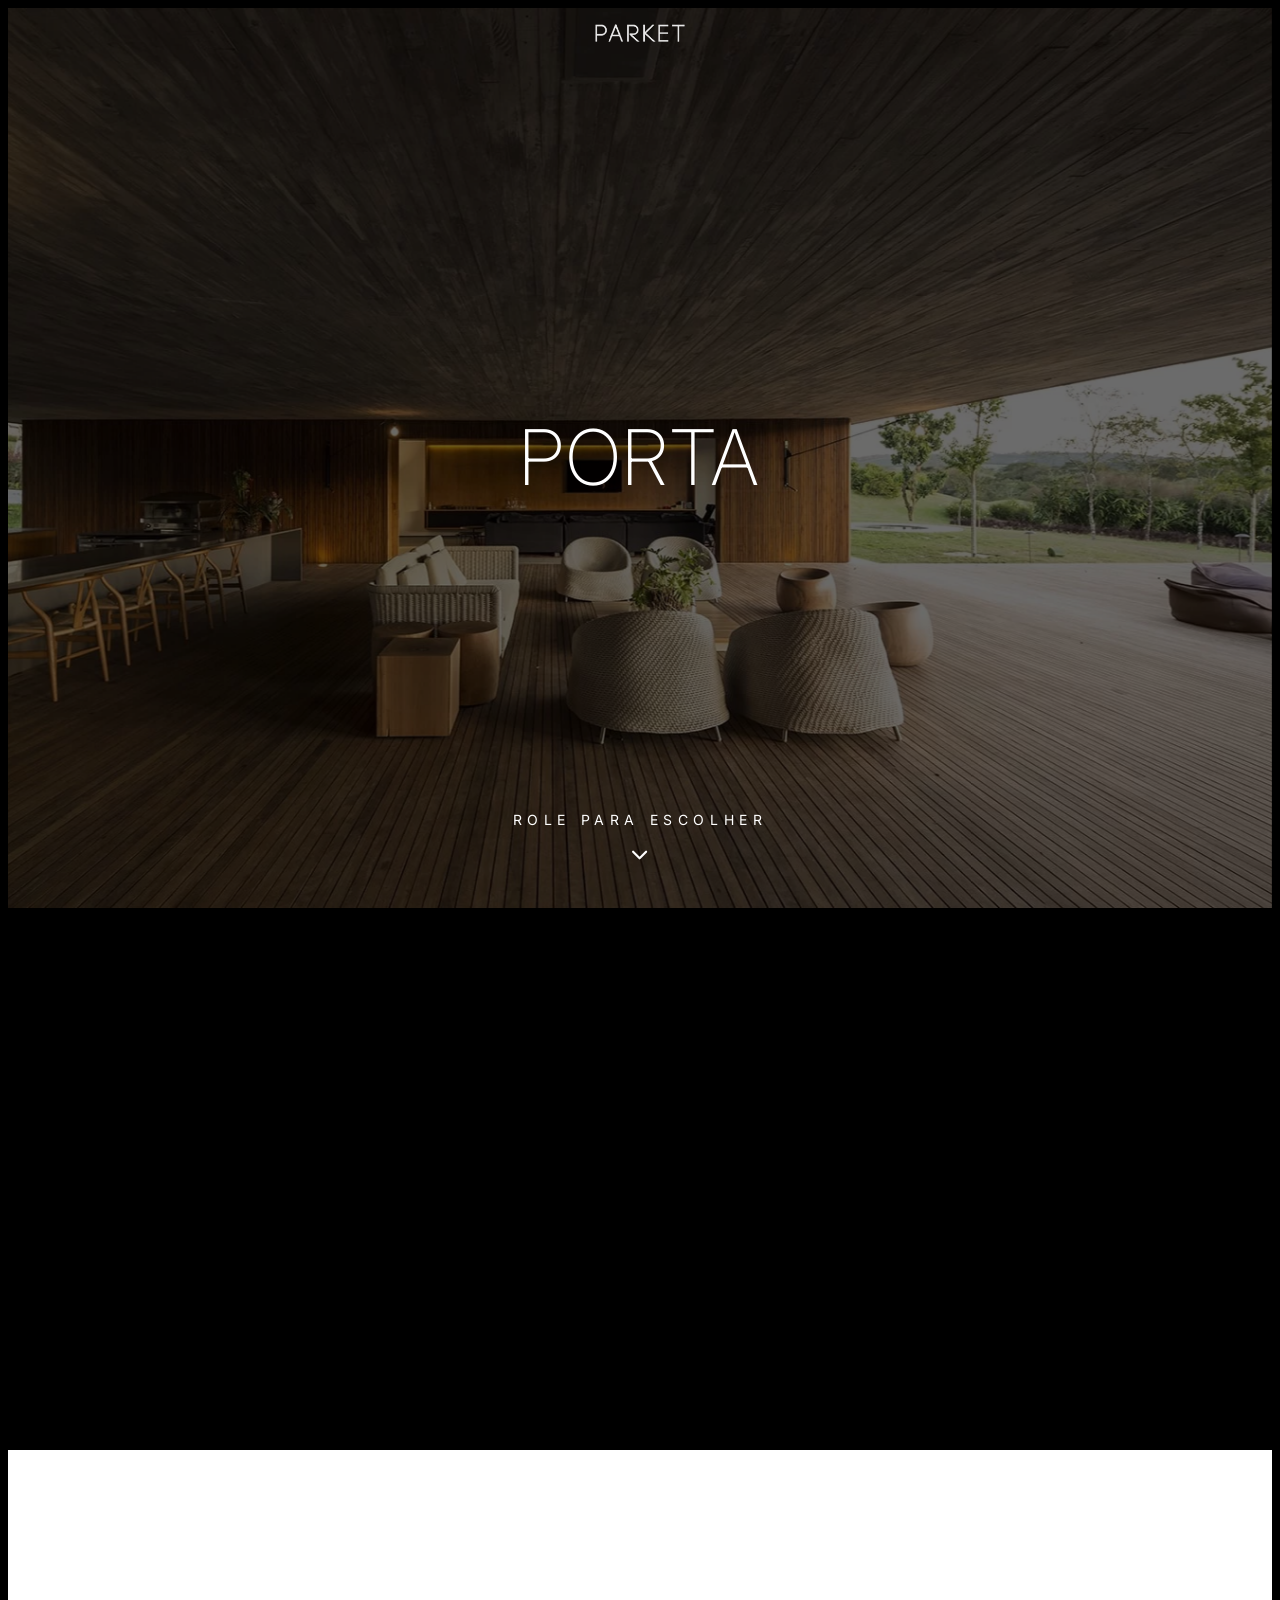
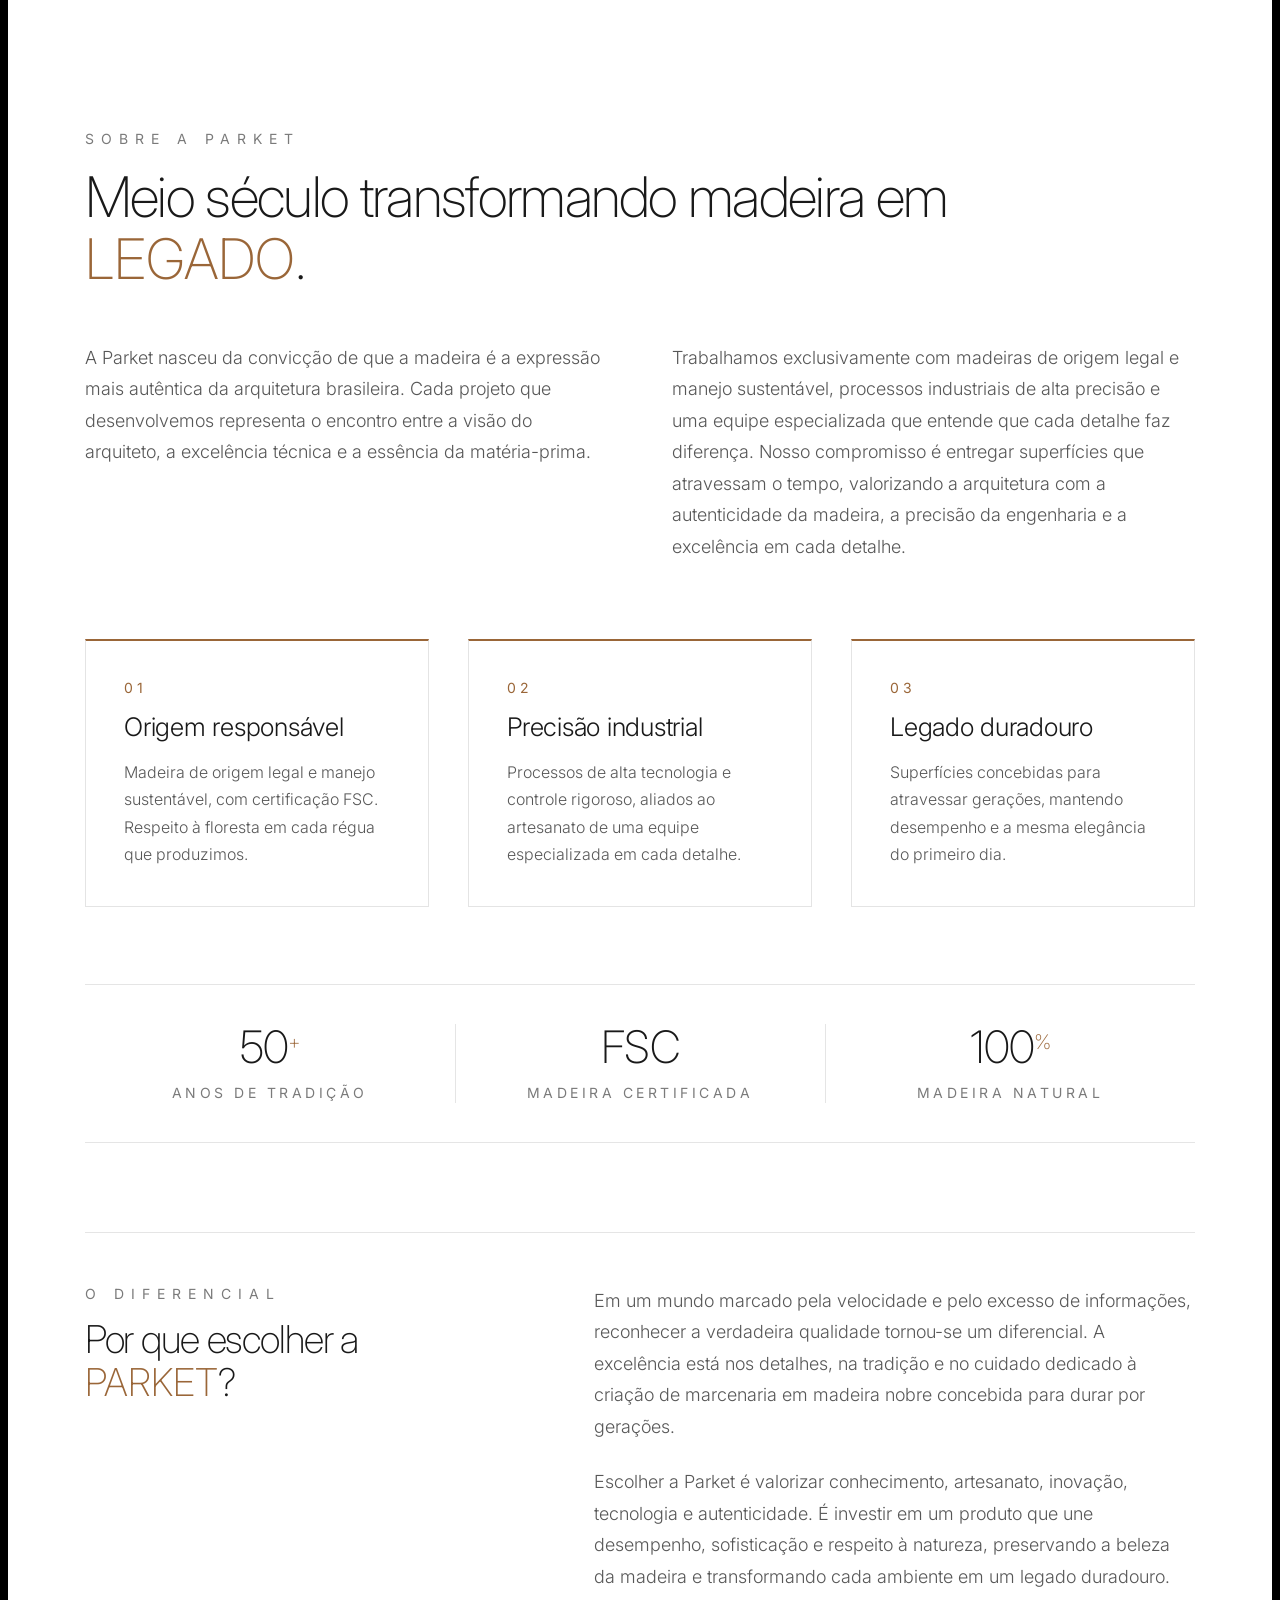
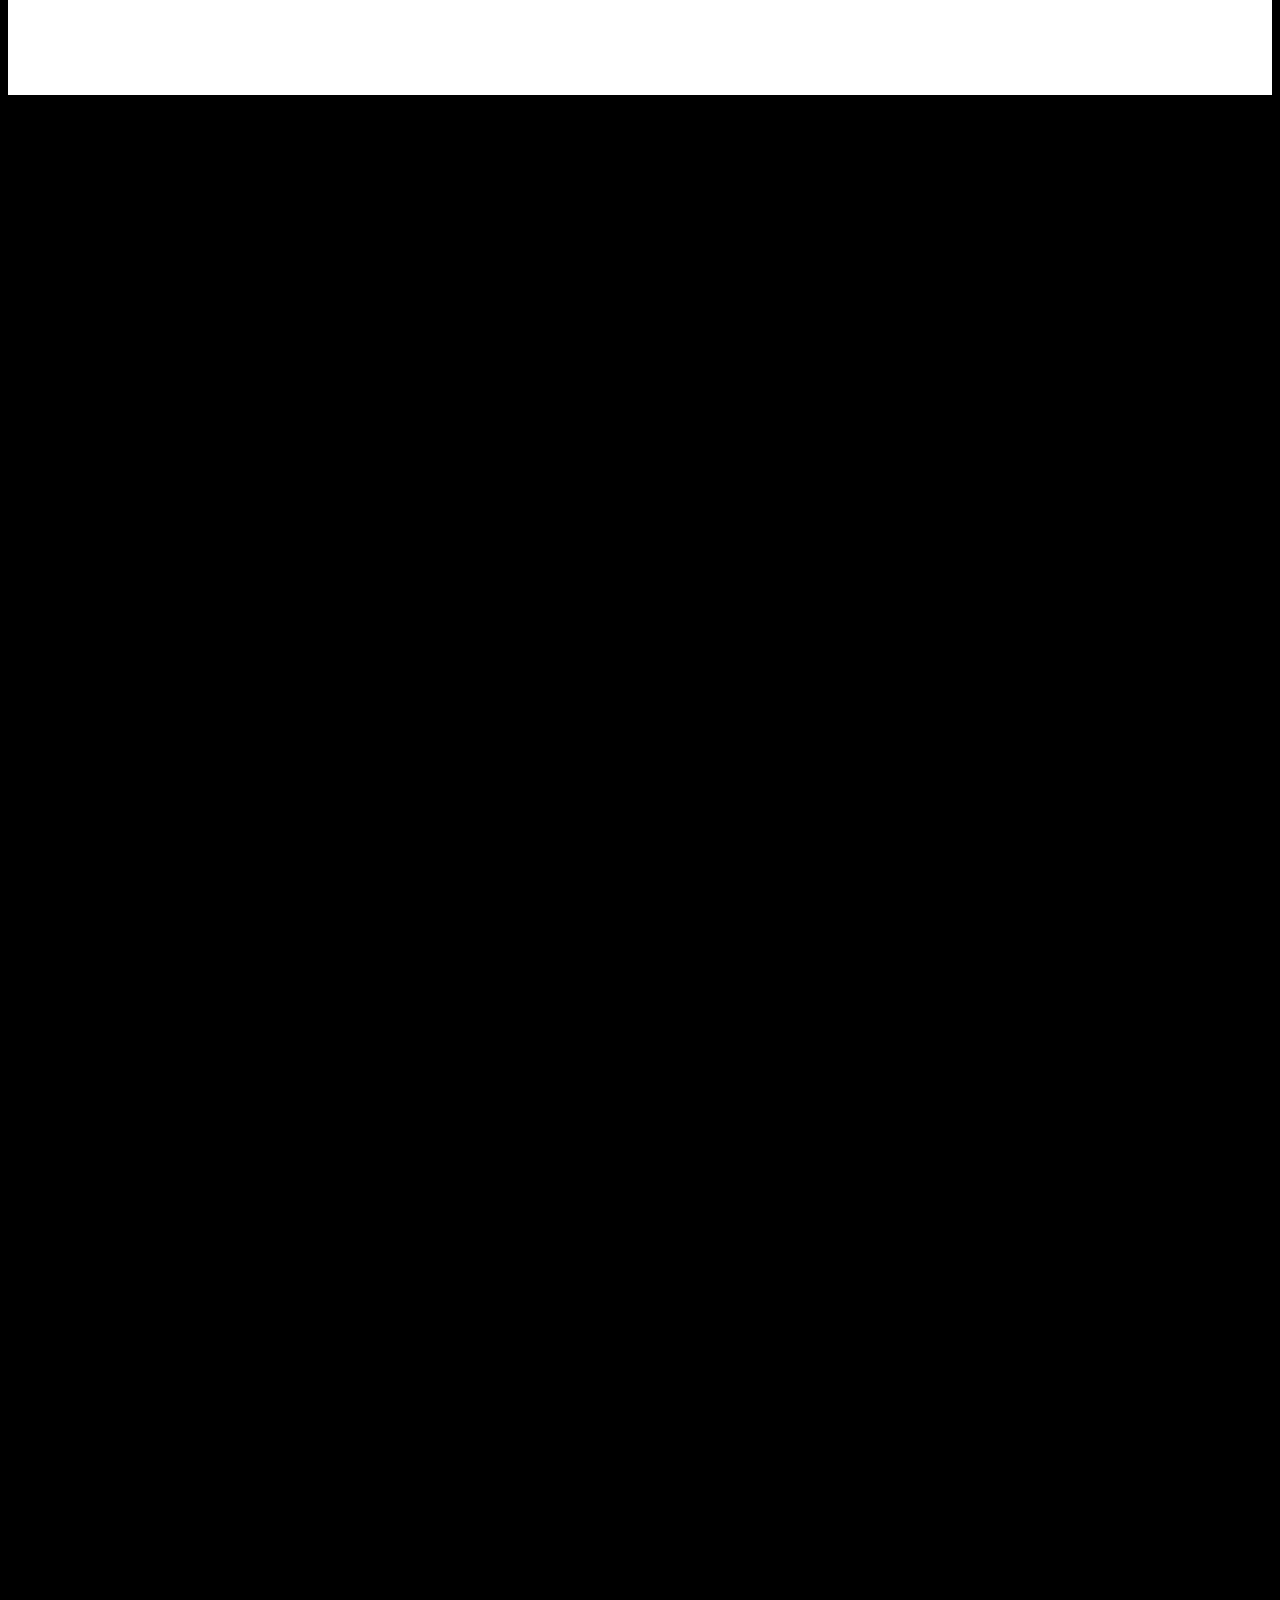
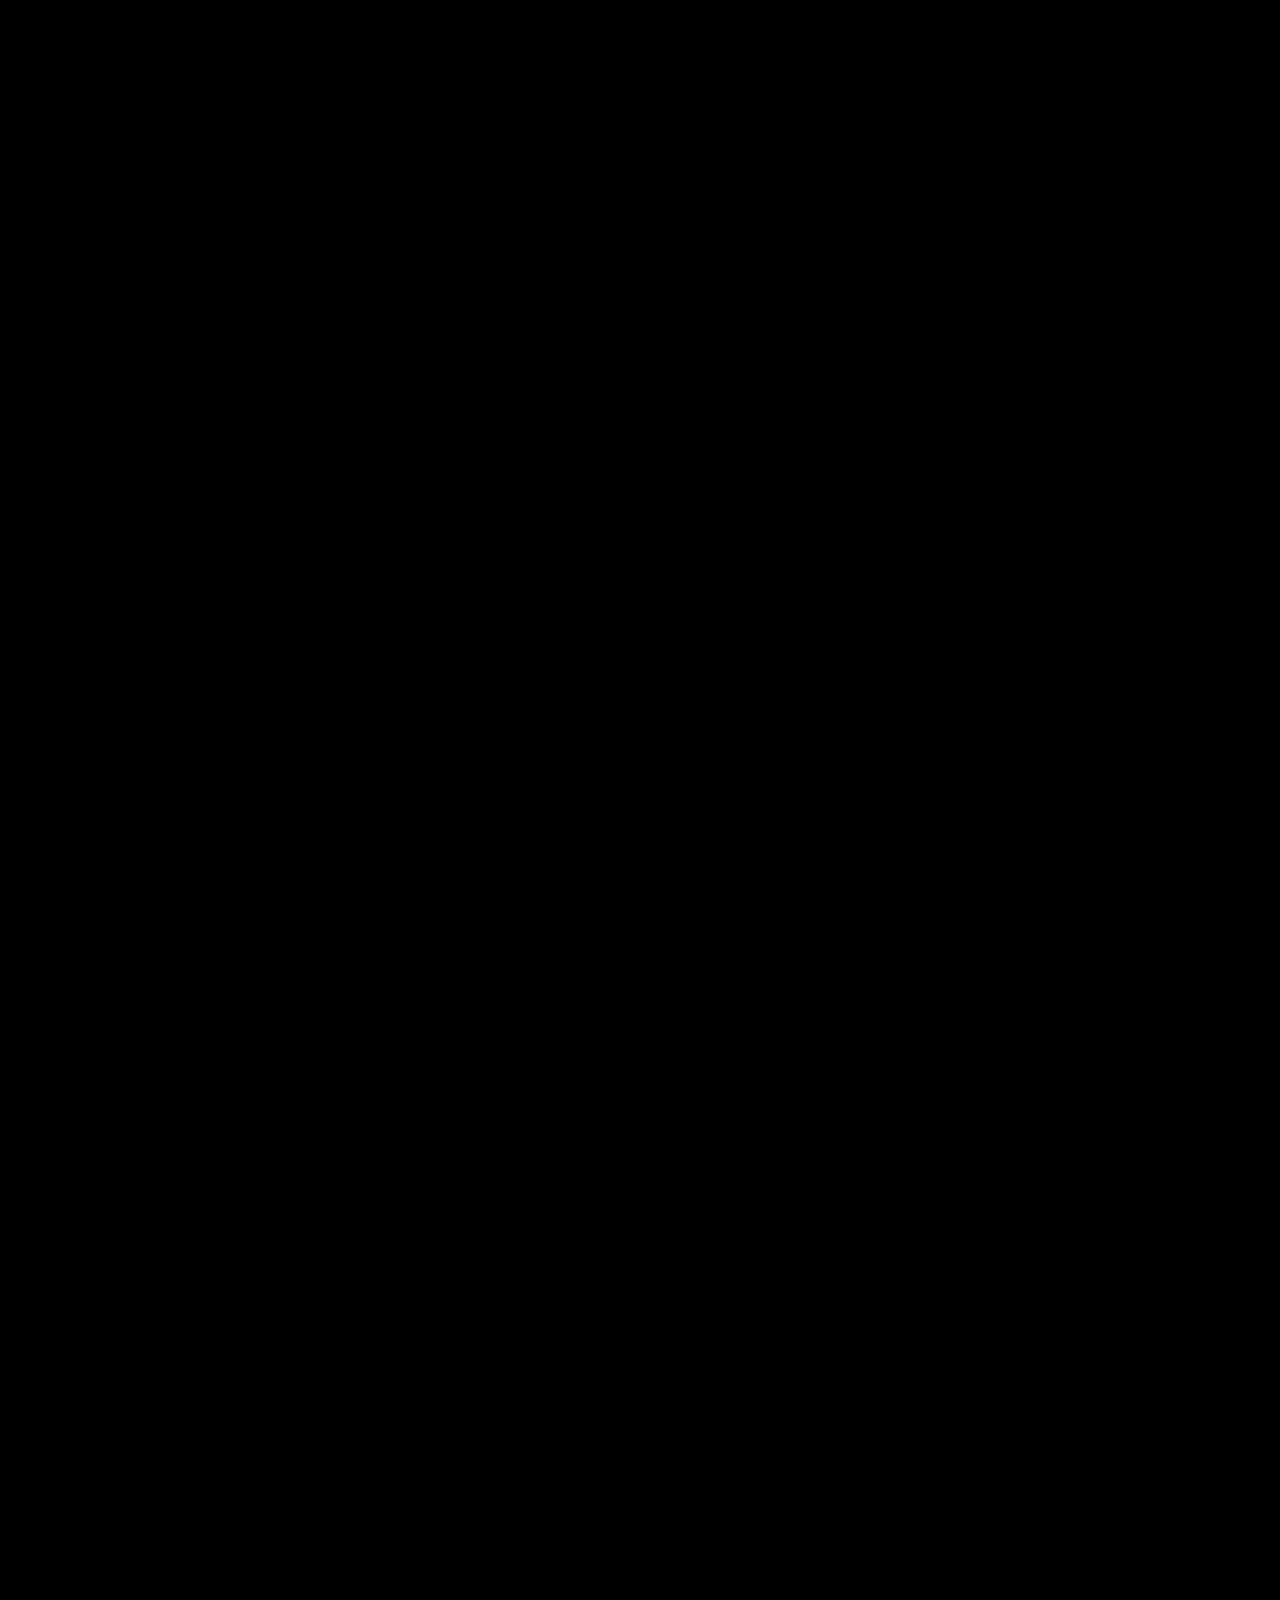
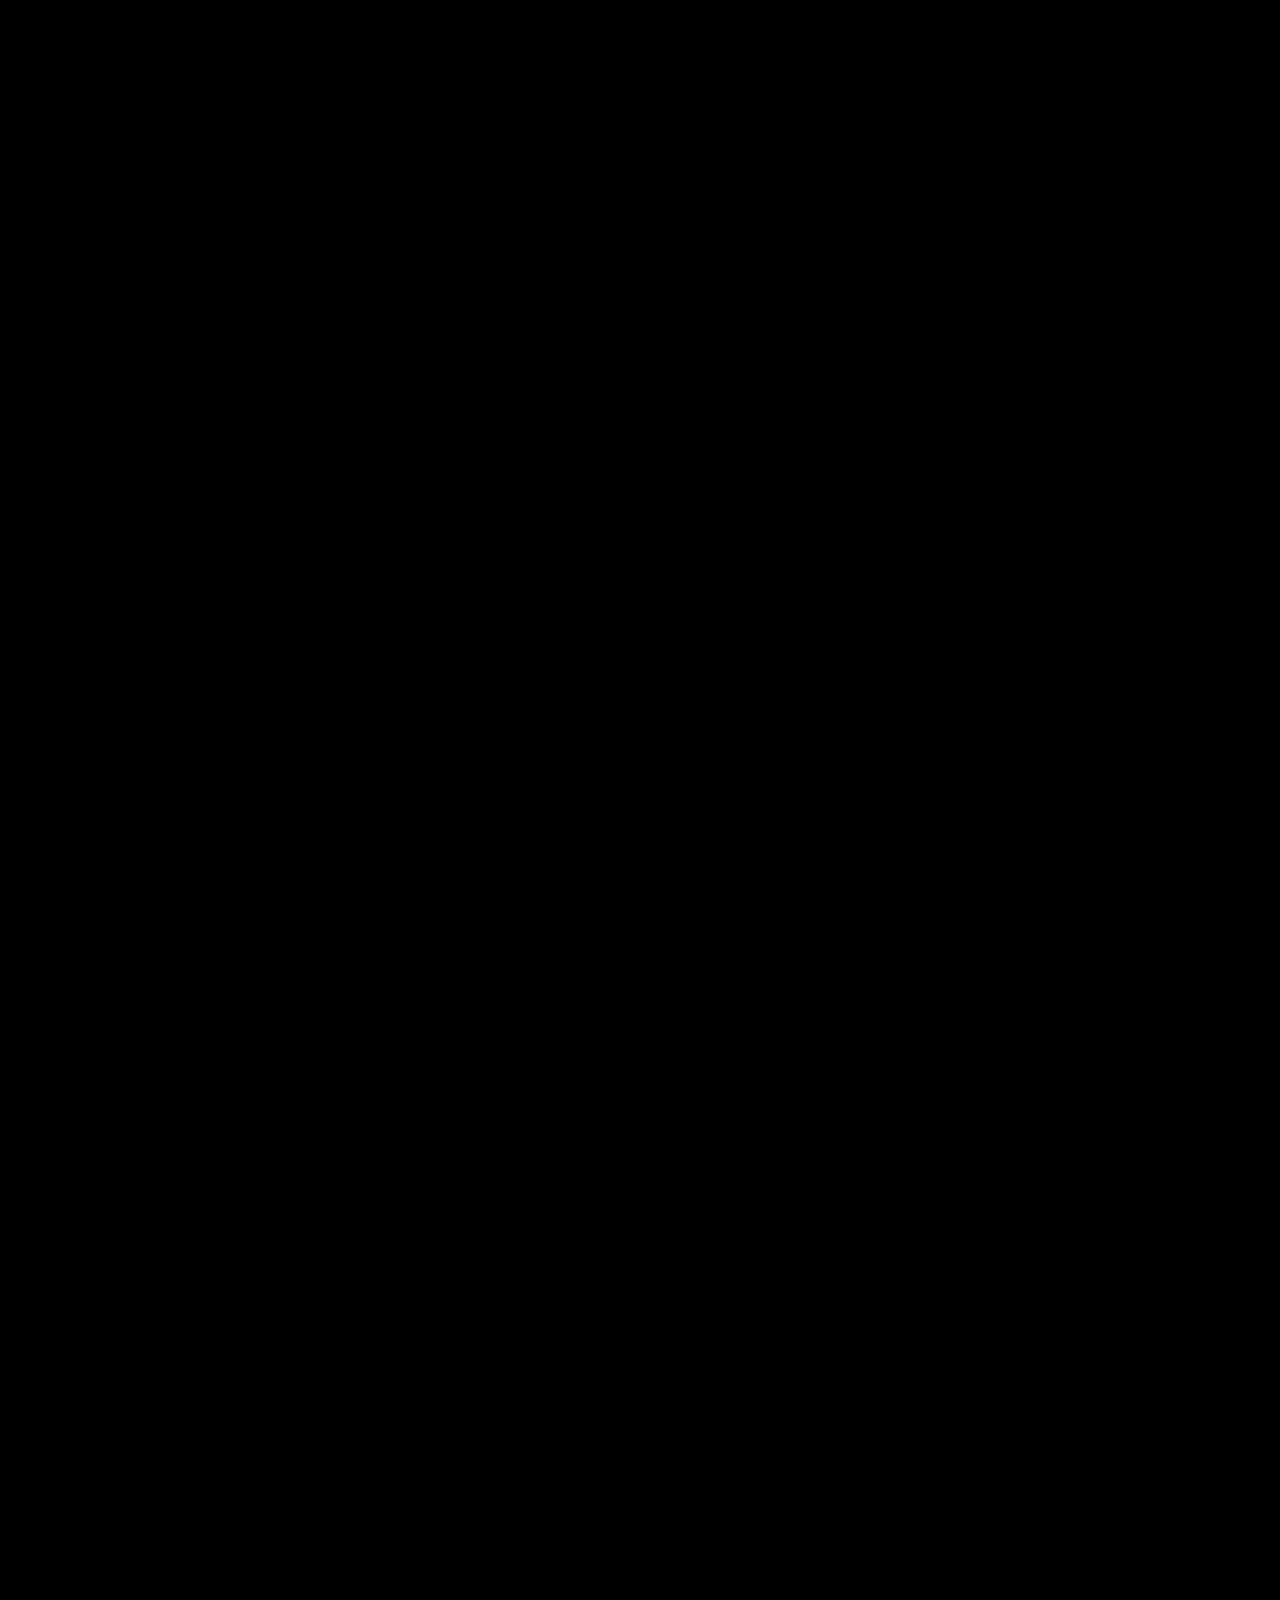
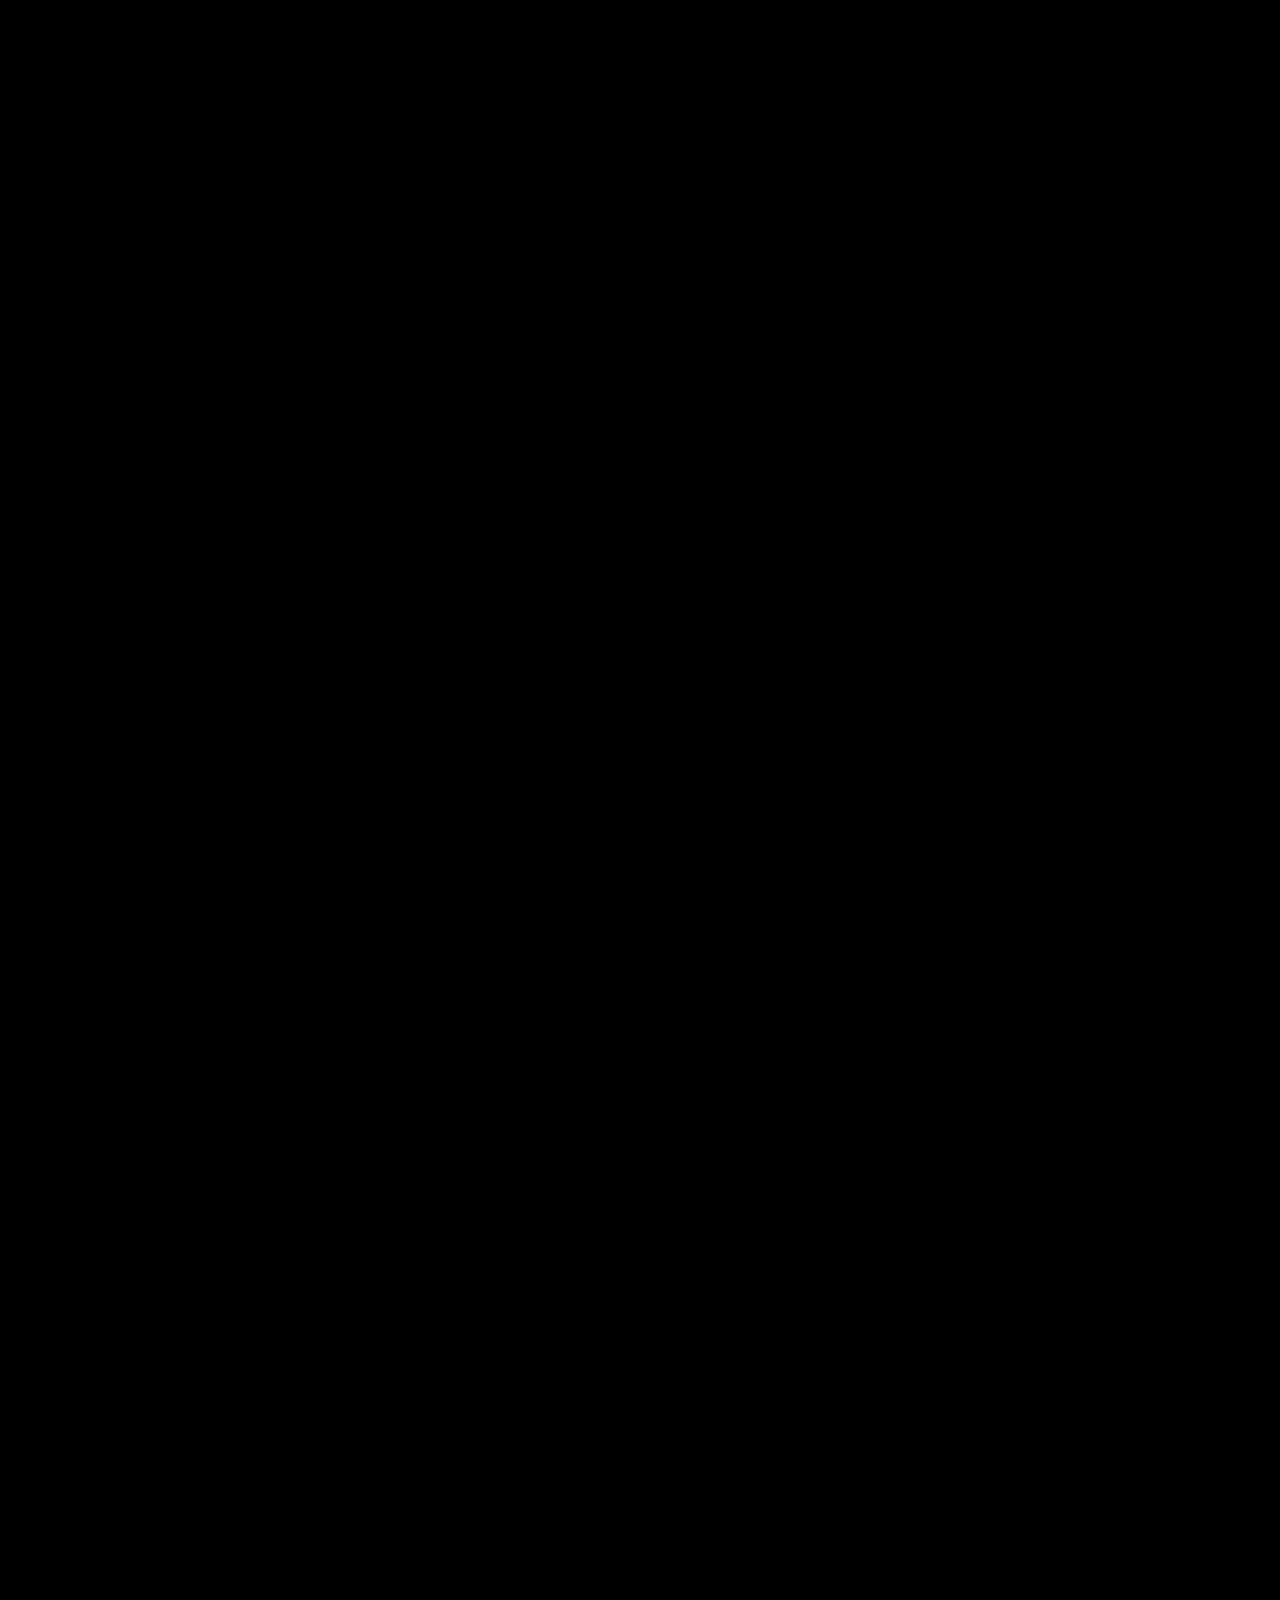
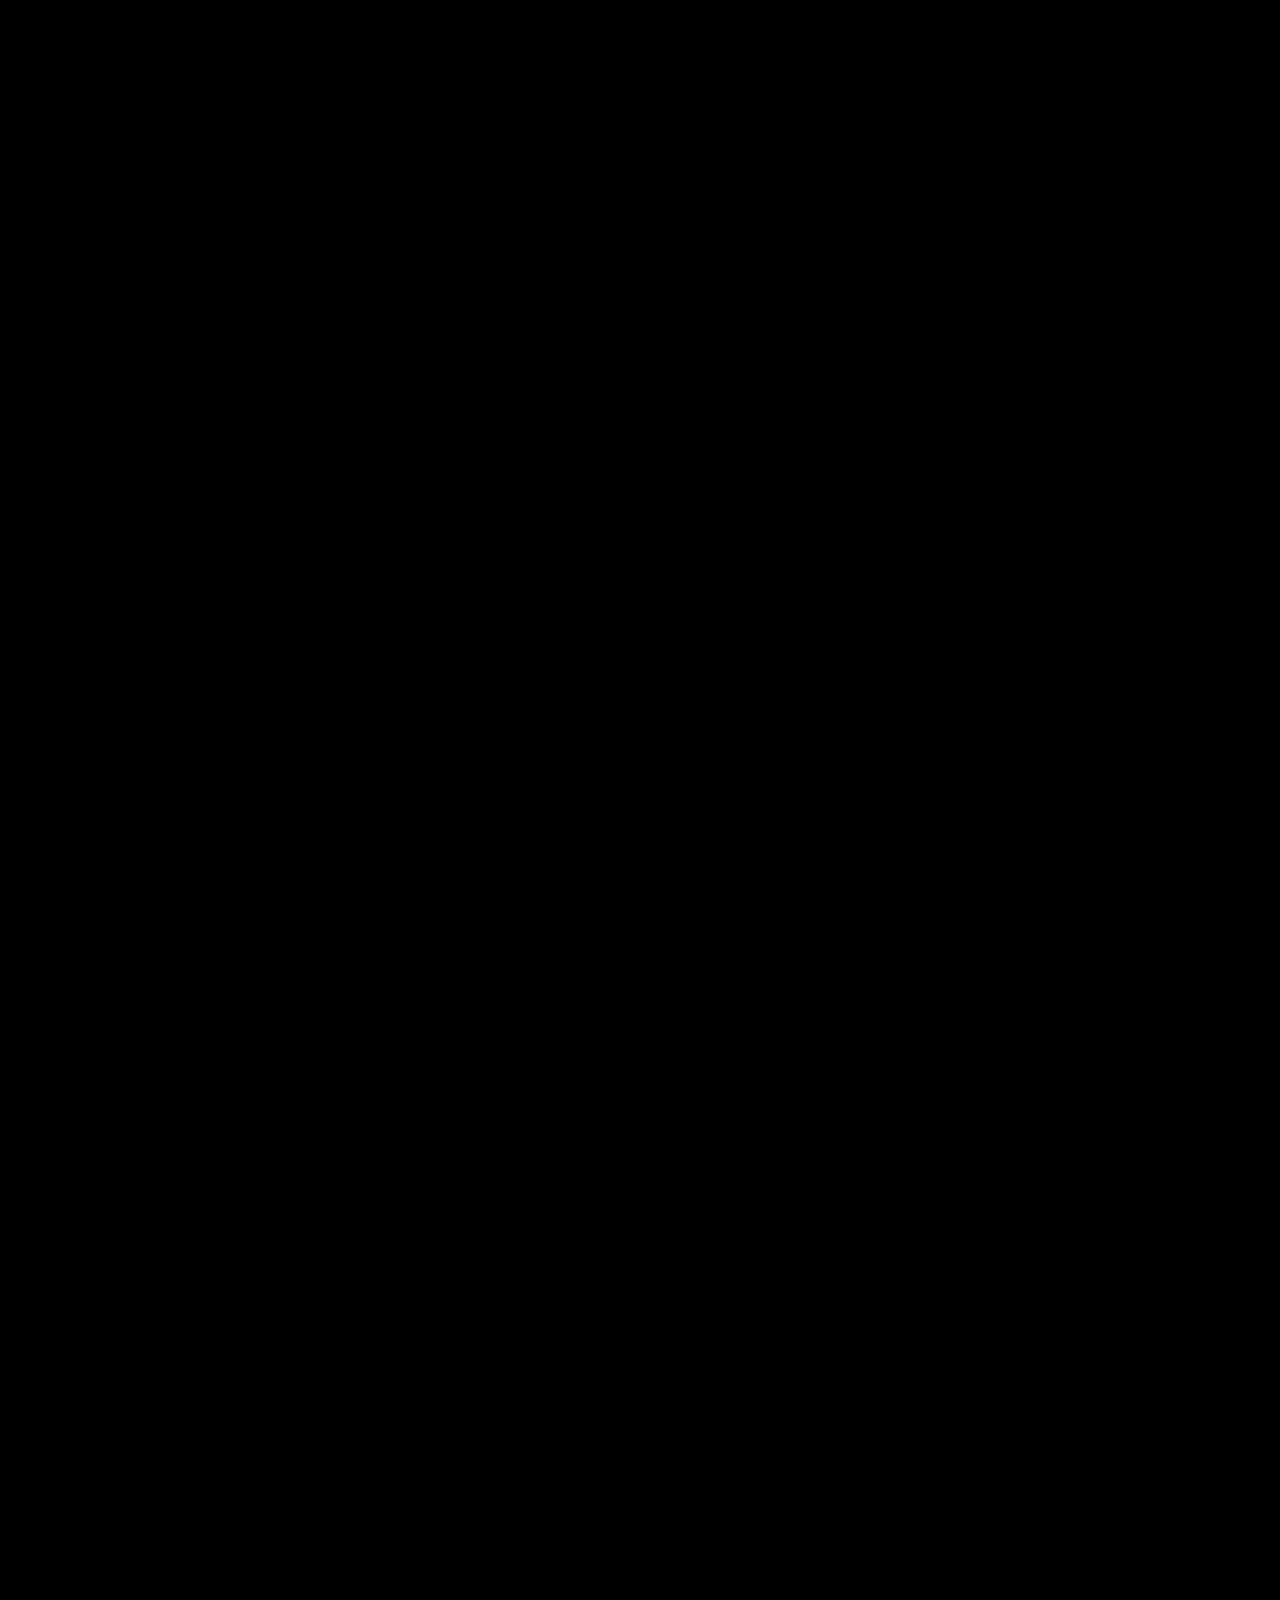
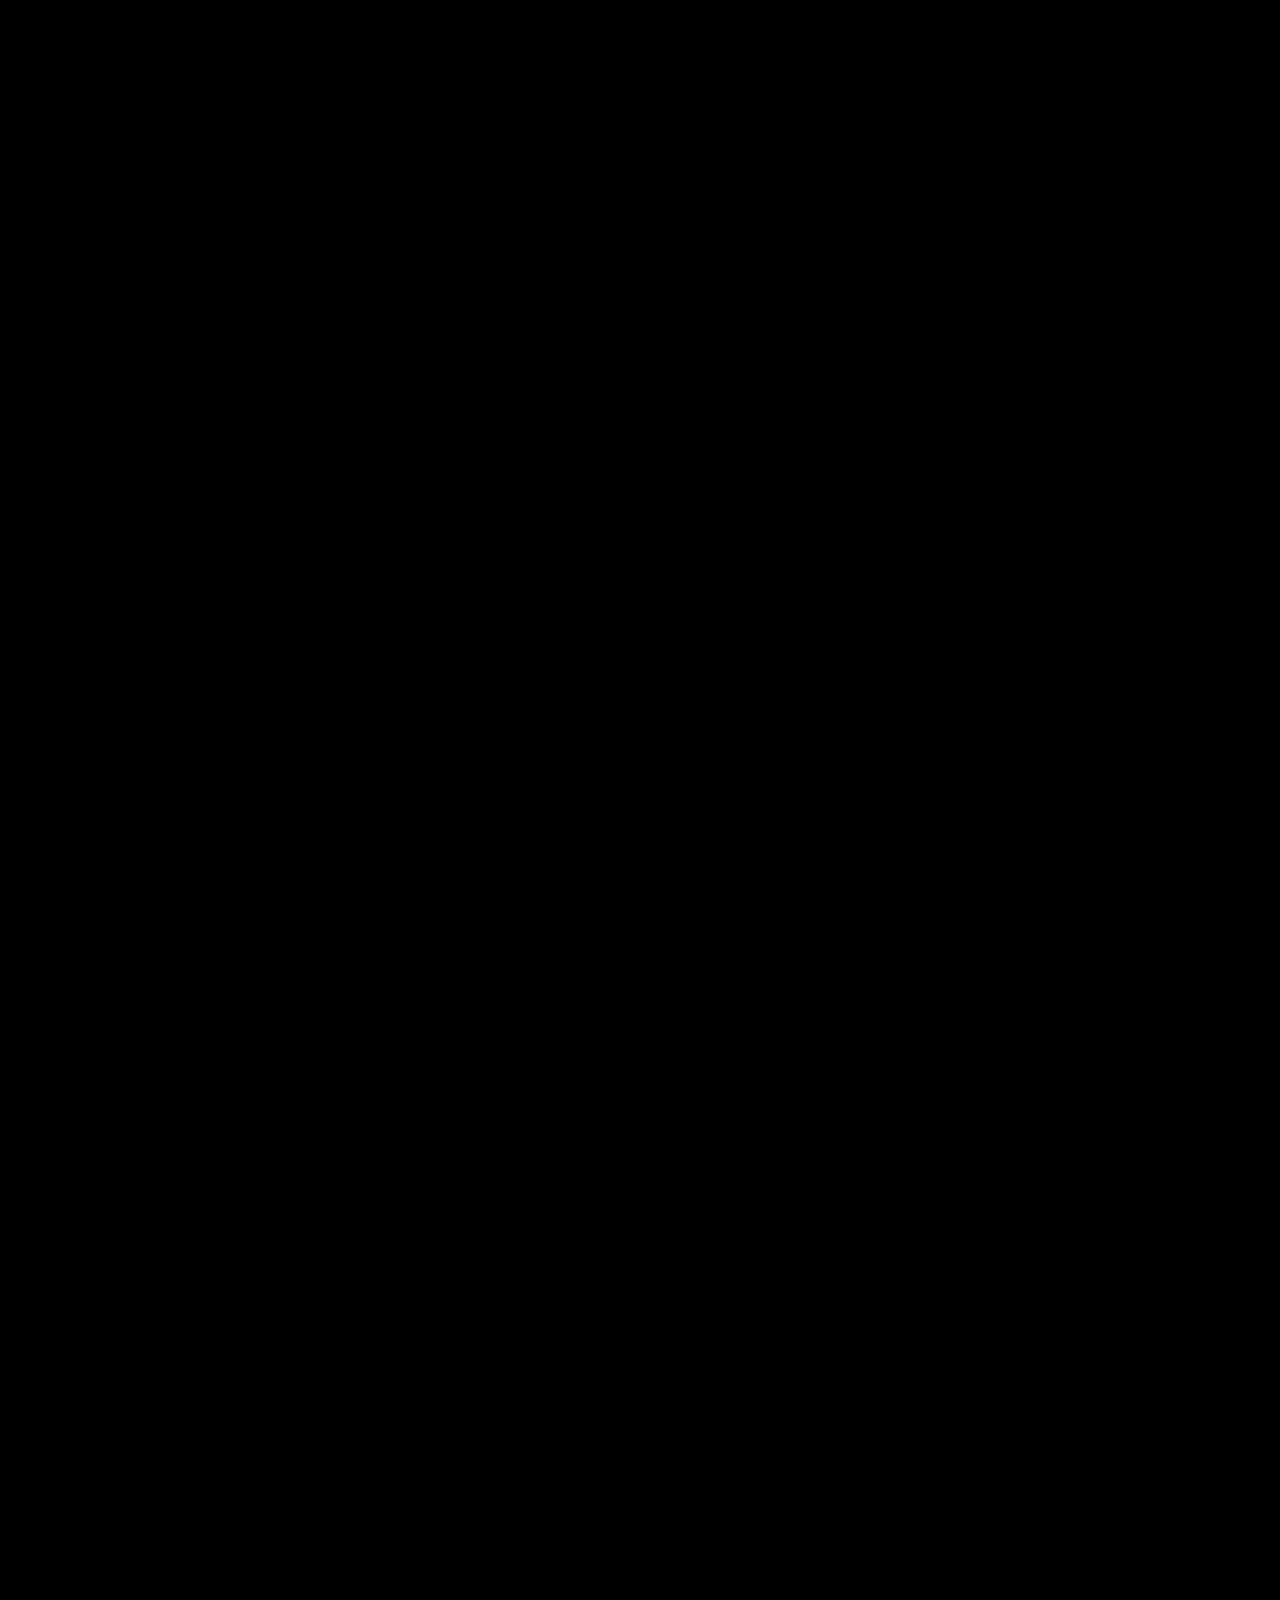
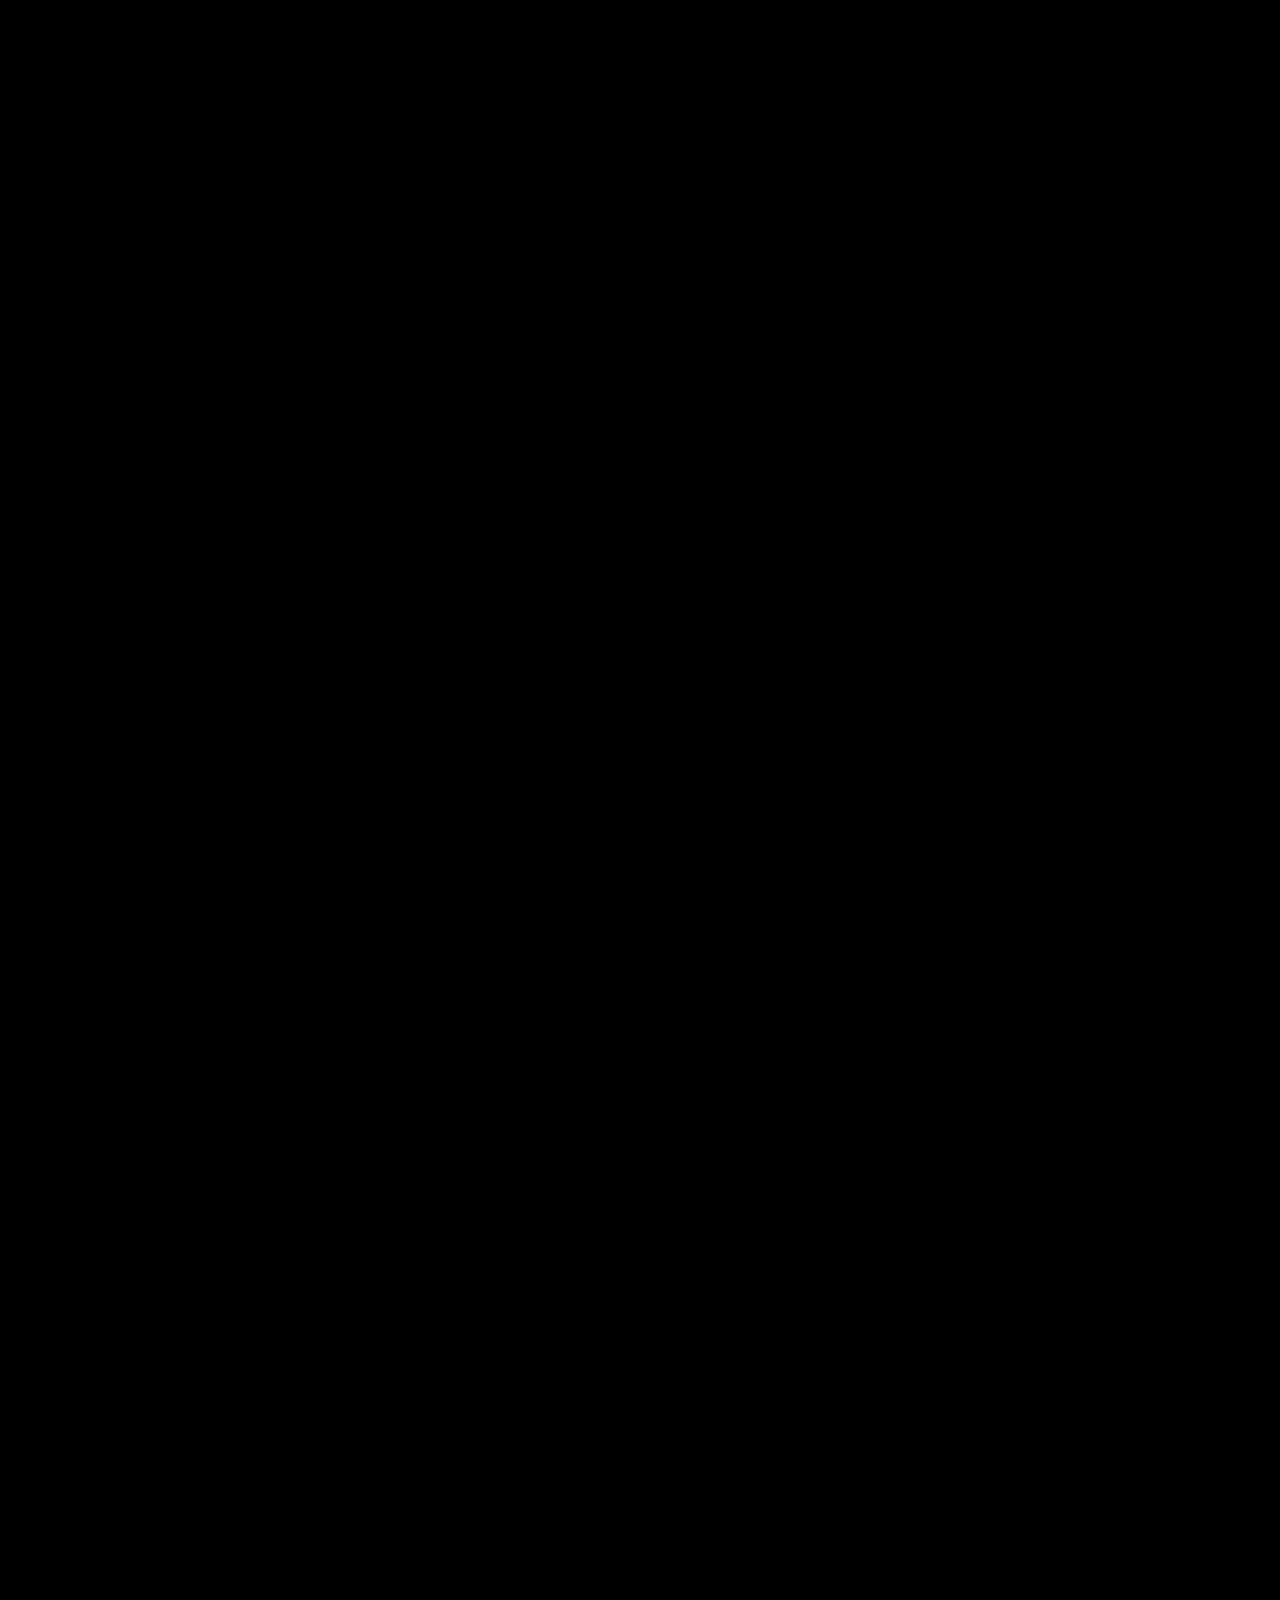
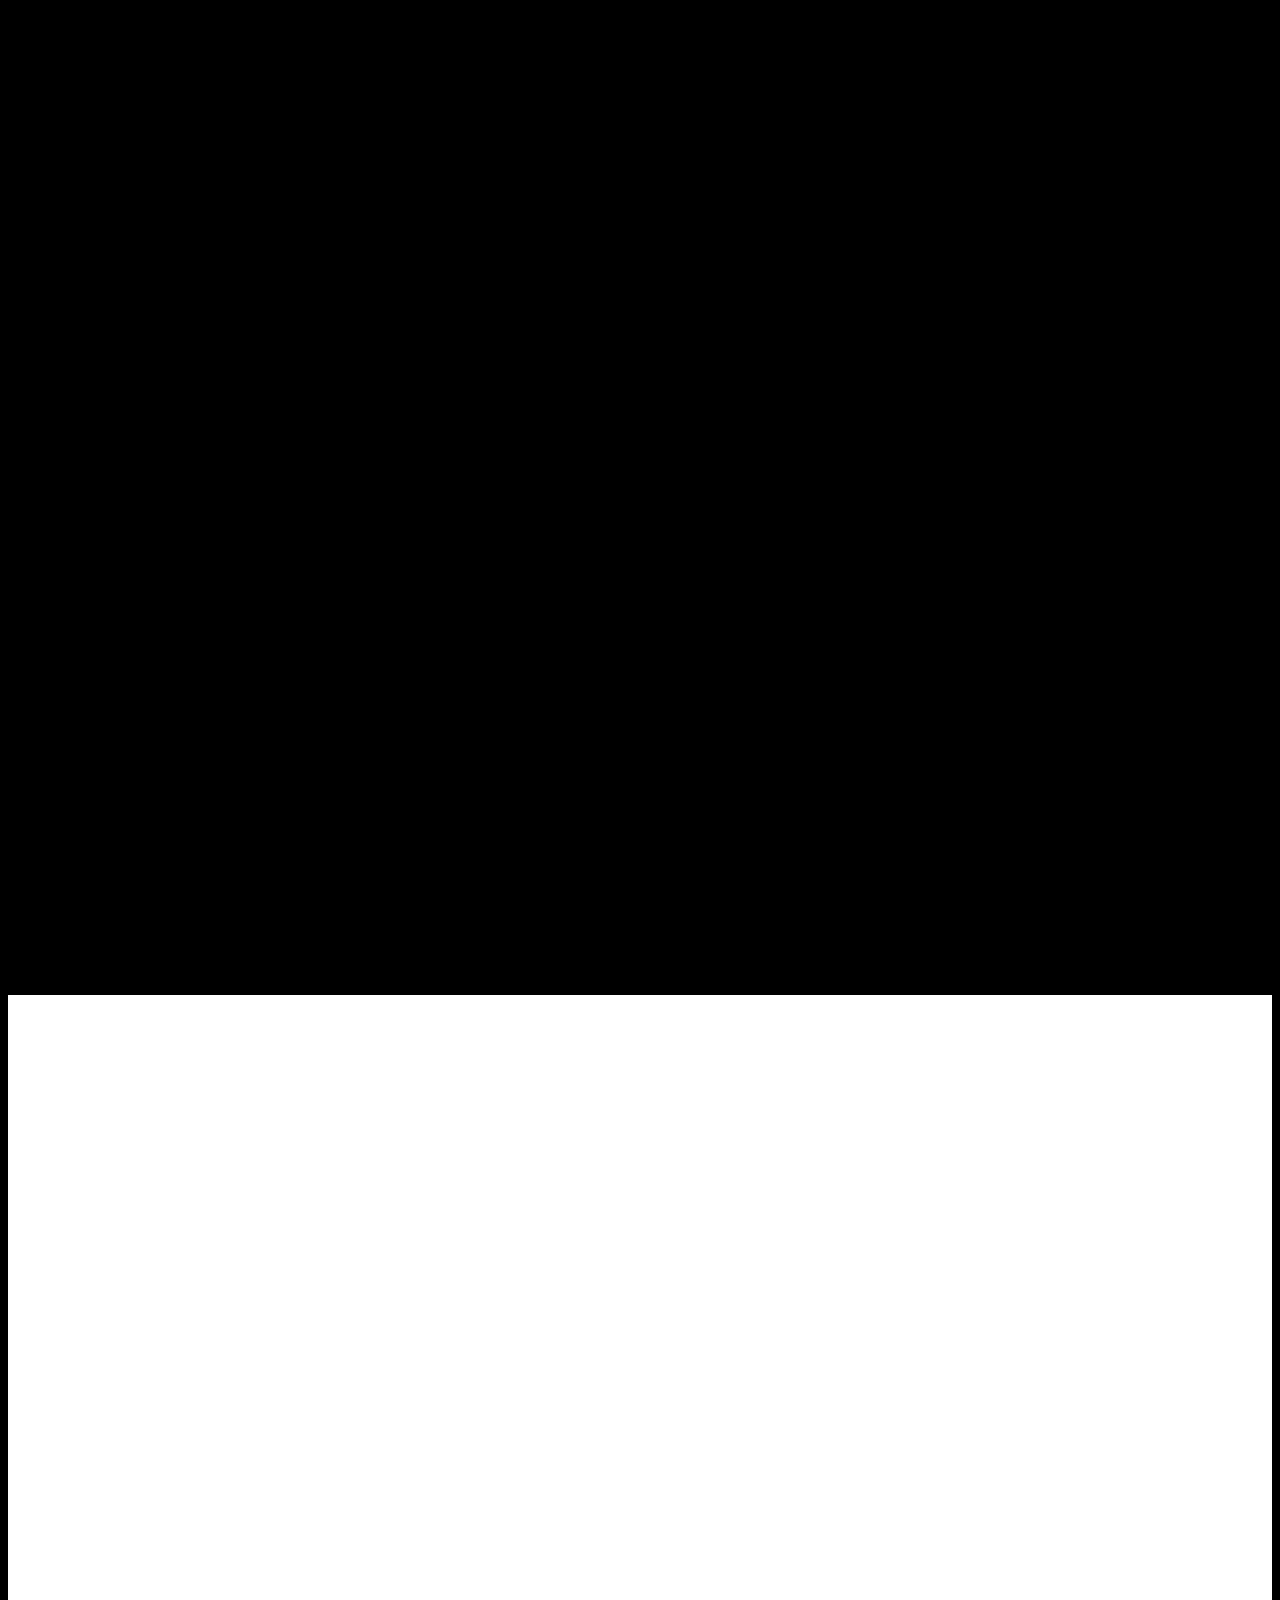
==== commit 39bbfd3d: "Atualização do catálogo de marcenarias" ====
--- a/index.html
+++ b/index.html
@@ -27,7 +27,7 @@
     }
   </script>
   <link rel="stylesheet" href="catalogo.css?v=4">
-  <link rel="stylesheet" href="index.css?v=35">
+  <link rel="stylesheet" href="index.css?v=40">
 </head>
 
 <body class="antialiased selection:bg-white selection:text-black">
@@ -170,71 +170,6 @@
 
   <!-- ─── PRODUCT SECTIONS (injected) ─── -->
   <main id="products" class="relative z-10 bg-black"></main>
-  <!-- ═══ 02 TECNOLOGIA · animação de camadas por scroll ═══ -->
-  <section data-screen-label="Tecnologia animada" id="tech-scroll">
-    <div class="tech-sticky">
-      <div class="tech-head">
-        <div>
-
-          <h2 class="tech-title">Você chamaria isso simplesmente de <span class="tech-accent">painel de madeira</span>?
-          </h2>
-        </div>
-        <span class="tech-hint">Continue rolando ↓</span>
-      </div>
-      <div class="tech-body">
-        <!-- palco 3D -->
-        <div class="tech-stage">
-          <div class="tech-stack">
-            <div data-plank="0"></div>
-            <div data-plank="1"></div>
-            <div data-plank="2"></div>
-            <div data-plank="3" style="transform: translateZ(58.1px);"></div>
-          </div>
-          <div class="tech-plank-shadow" data-plank-shadow></div>
-        </div>
-        <!-- legendas sequenciais -->
-        <div class="tech-labels">
-          <div data-tech-label="0">
-            <div class="tech-label-head"><span class="tech-label-num">01</span>
-              <h3 class="tech-label-name">Camada nobre</h3>
-            </div>
-            <p class="tech-label-text">Madeira tropical brasileira selecionada. É ela que define cor, textura e desenho
-              natural da peça. Recebe acabamento em Verniz UV ou Laca OIL.</p>
-          </div>
-          <div data-tech-label="1">
-            <div class="tech-label-head"><span class="tech-label-num">02</span>
-              <h3 class="tech-label-name">Lamelas cruzadas</h3>
-            </div>
-            <p class="tech-label-text">Camadas coladas com os veios em direções alternadas: uma trava a outra e
-              neutraliza a expansão e a contração natural da madeira.</p>
-          </div>
-          <div data-tech-label="2">
-            <div class="tech-label-head"><span class="tech-label-num">03</span>
-              <h3 class="tech-label-name">Colagem estrutural</h3>
-            </div>
-            <p class="tech-label-text">Adesivo de alta resistência une as camadas, protege contra a umidade e sustenta a
-              estabilidade do conjunto ao longo do tempo.</p>
-          </div>
-          <div data-tech-label="3">
-            <div class="tech-label-head"><span class="tech-label-num">04</span>
-              <h3 class="tech-label-name">Especificações</h3>
-            </div>
-            <p class="tech-label-text">Painéis e réguas multicamadas de 15,08 mm, em larguras de 100, 190 e 300 mm e
-              comprimentos de até 3.000 mm. Acabamento em Verniz UV ou Laca OIL.</p>
-          </div>
-          <div data-tech-label="4">
-            <div class="tech-label-head">
-              <h3 class="tech-label-name">O Resultado</h3>
-            </div>
-            <p class="tech-label-text">100% madeira tropical brasileira, com estabilidade para peças maiores.
-              Beleza na superfície, engenharia por dentro.</p>
-          </div>
-        </div>
-      </div>
-
-    </div>
-  </section>
-
   <!-- ─── MADEIRAS · maciça vs engenheirada (porta 3D em pé, fechada e girável) ─── -->
   <section id="madeiras-tipos" data-screen-label="Tipos de madeira">
     <div class="mtipos-inner">
@@ -560,7 +495,6 @@
             <ul>
               <li><a href="#sobre">Sobre a Parket</a></li>
 
-              <li><a href="#tech-scroll">Tecnologia</a></li>
               <li><a href="#texturas">Texturas</a></li>
             </ul>
           </div>
--- a/index.css
+++ b/index.css
@@ -1129,21 +1129,21 @@
   backface-visibility: hidden;
 }
 
-/* frente e verso — madeira nobre com ripado vertical (marcenaria) */
+/* frente e verso — Freijó com ripado fino no sentido da altura.
+   A textura já é retrato e com veio vertical, então entra sem giro. */
 #madeiras-tipos .door-front,
 #madeiras-tipos .door-back {
   width: var(--w);
   height: var(--h);
   background-image:
     repeating-linear-gradient(90deg,
-      rgba(0, 0, 0, .38) 0 1.5px,
-      rgba(255, 255, 255, .07) 1.5px 3px,
-      rgba(0, 0, 0, 0) 3px 20px),
-    linear-gradient(rgba(0, 0, 0, .05), rgba(0, 0, 0, .05)),
-    url('tecnologia/madeira-01.webp');
-  background-color: #8a4a2a;
+      rgba(48, 26, 12, .32) 0 1px,
+      rgba(255, 255, 255, .1) 1px 2px,
+      rgba(0, 0, 0, 0) 2px 5px),
+    url('texturas/freijo.jpg');
+  background-color: #b8916a;
   box-shadow: inset 0 0 0 1px rgba(22, 35, 61, .5),
-    inset 0 1px 0 rgba(255, 255, 255, .18);
+    inset 0 1px 0 rgba(255, 255, 255, .2);
 }
 
 #madeiras-tipos .door-front {
@@ -1190,35 +1190,45 @@
 }
 
 /* ---- PUXADOR CAVA ----
-   Rebaixo vertical usinado na própria face, junto à aresta do trinco — sem
-   nenhuma peça aplicada. Duplicado nos dois lados, sempre na mesma aresta
-   física, para continuar visível quando a porta gira de costas.
-   A leitura de cavidade vem do sombreado: escuro no alto e nas laterais,
-   fio de luz na aresta de baixo (onde a luz bate no lábio do rebaixo). */
-/* placa retangular embutida, rasando a face */
+   Cava quadrada de cantos arredondados, usinada na própria face junto à aresta
+   do trinco — mesma espécie e mesmo tom da porta, sem nenhuma peça aplicada.
+   Duplicada nos dois lados, sempre na mesma aresta física, para continuar
+   visível quando a porta gira de costas. A profundidade vem só da sombra:
+   paredes escurecidas, com o fundo (::before) num plano à parte recebendo a
+   sombra projetada pela parede de cima. */
 #madeiras-tipos .door-cava {
   position: absolute;
   left: 50%;
   top: 50%;
-  width: calc(var(--w) * .125);
-  height: calc(var(--w) * .375);
-  border-radius: 2px;
-  background: linear-gradient(158deg, #a9603a 0%, #90492a 46%, #7a3d22 100%);
-  box-shadow: 0 0 0 1px rgba(30, 14, 6, .45),
-    0 1px 0 rgba(255, 255, 255, .16);
-}
-
-/* cavidade retangular: sombra forte no alto/esquerda, parede iluminada embaixo/direita */
+  width: calc(var(--w) * .19);
+  height: calc(var(--w) * .19);
+  border-radius: calc(var(--w) * .028);
+  background-image:
+    linear-gradient(190deg, rgba(0, 0, 0, .66) 0%, rgba(0, 0, 0, .4) 52%, rgba(0, 0, 0, .16) 100%),
+    url('texturas/freijo.jpg');
+  background-color: #b8916a;
+  background-size: cover;
+  background-position: center;
+  box-shadow: inset 0 3px 6px rgba(0, 0, 0, .5),
+    inset 0 -1px 2px rgba(255, 255, 255, .08),
+    0 1px 0 rgba(255, 255, 255, .16),
+    0 0 0 1px rgba(28, 14, 6, .28);
+}
+
+/* fundo do rebaixo — mesma madeira, com a sombra caindo da parede de cima */
 #madeiras-tipos .door-cava::before {
   content: "";
   position: absolute;
-  inset: 10% 22%;
-  border-radius: 1.5px;
-  background: linear-gradient(202deg, #07050a 0%, #150f0b 42%, #4b3927 100%);
-  box-shadow: inset 0 4px 7px rgba(0, 0, 0, .95),
-    inset 4px 0 6px rgba(0, 0, 0, .85),
-    inset -3px 0 5px rgba(0, 0, 0, .6),
-    0 1px 0 rgba(255, 255, 255, .13);
+  inset: 17% 15% 13%;
+  border-radius: calc(var(--w) * .016);
+  background-image:
+    linear-gradient(186deg, rgba(0, 0, 0, .6) 0%, rgba(0, 0, 0, .38) 58%, rgba(0, 0, 0, .28) 100%),
+    url('texturas/freijo.jpg');
+  background-color: #b8916a;
+  background-size: cover;
+  background-position: center;
+  box-shadow: inset 0 2px 4px rgba(0, 0, 0, .55),
+    inset 0 -1px 1px rgba(255, 255, 255, .07);
 }
 
 #madeiras-tipos .door-cava-front {
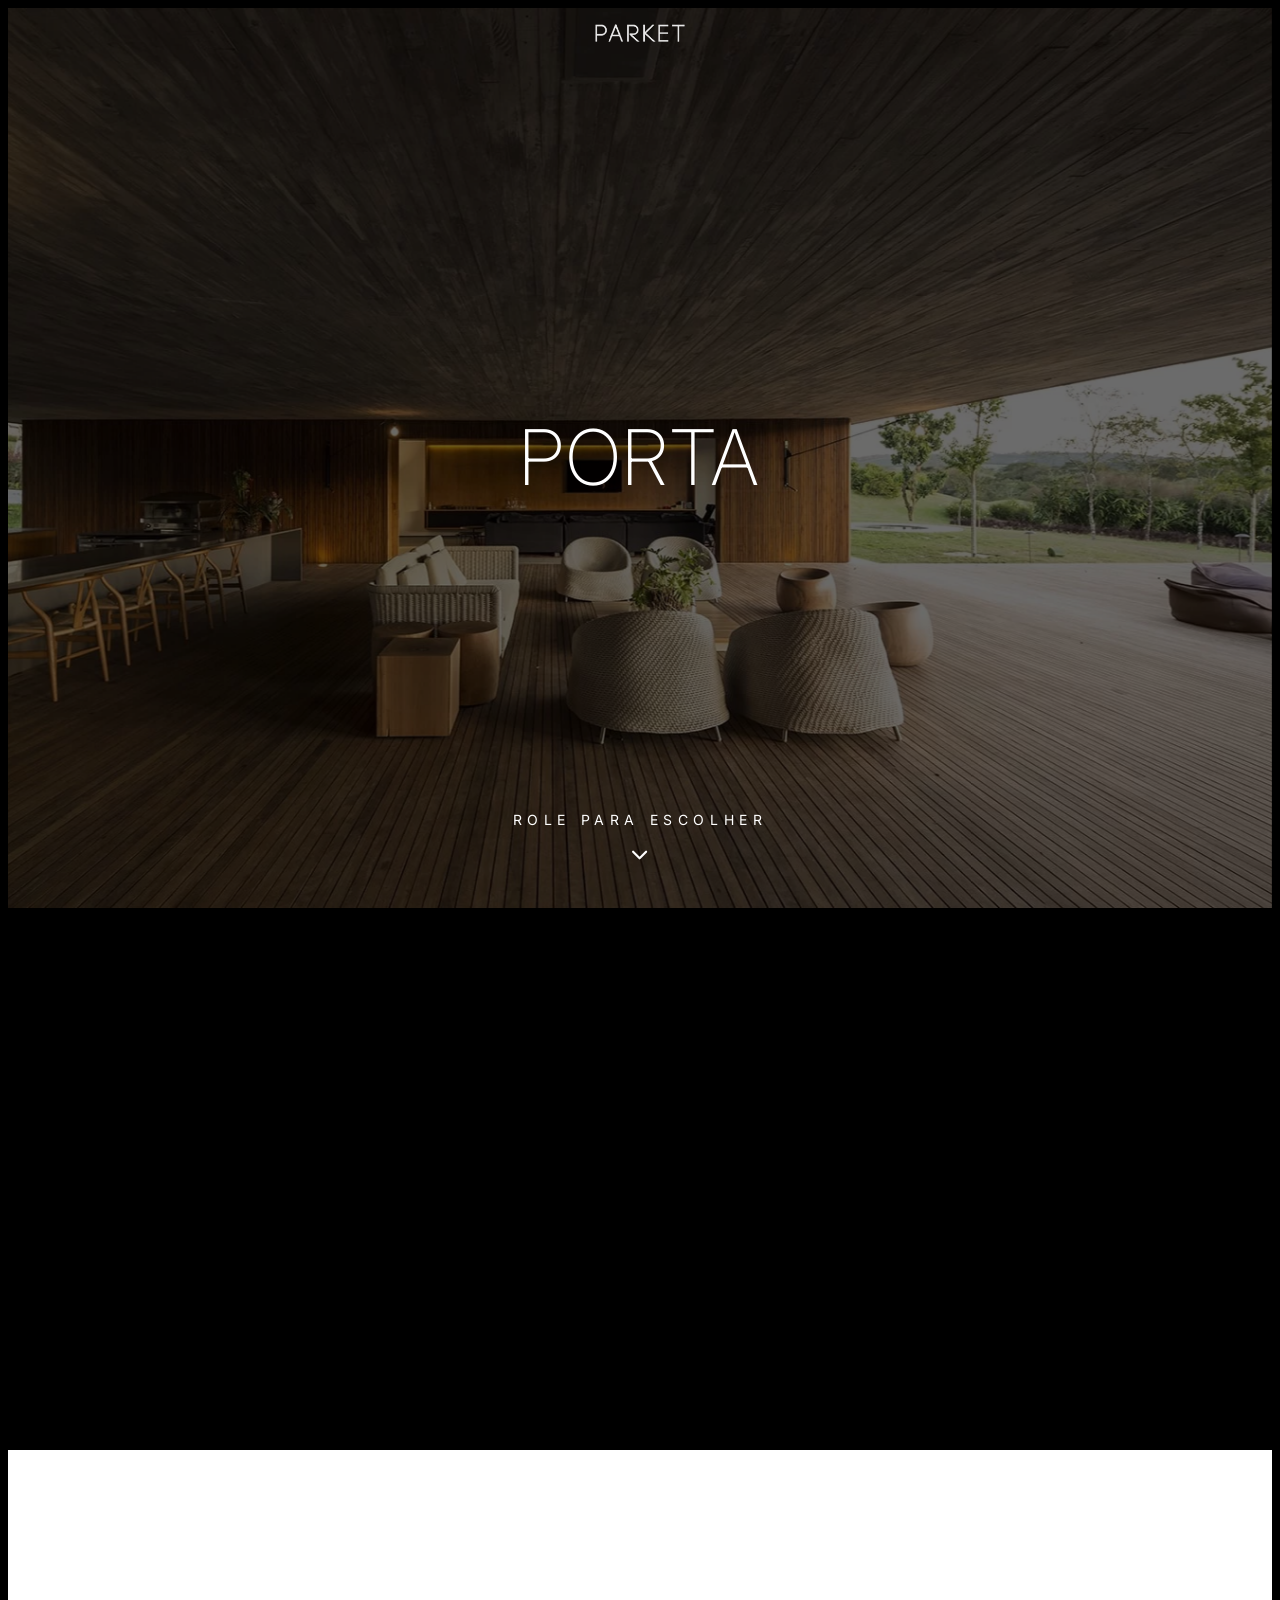
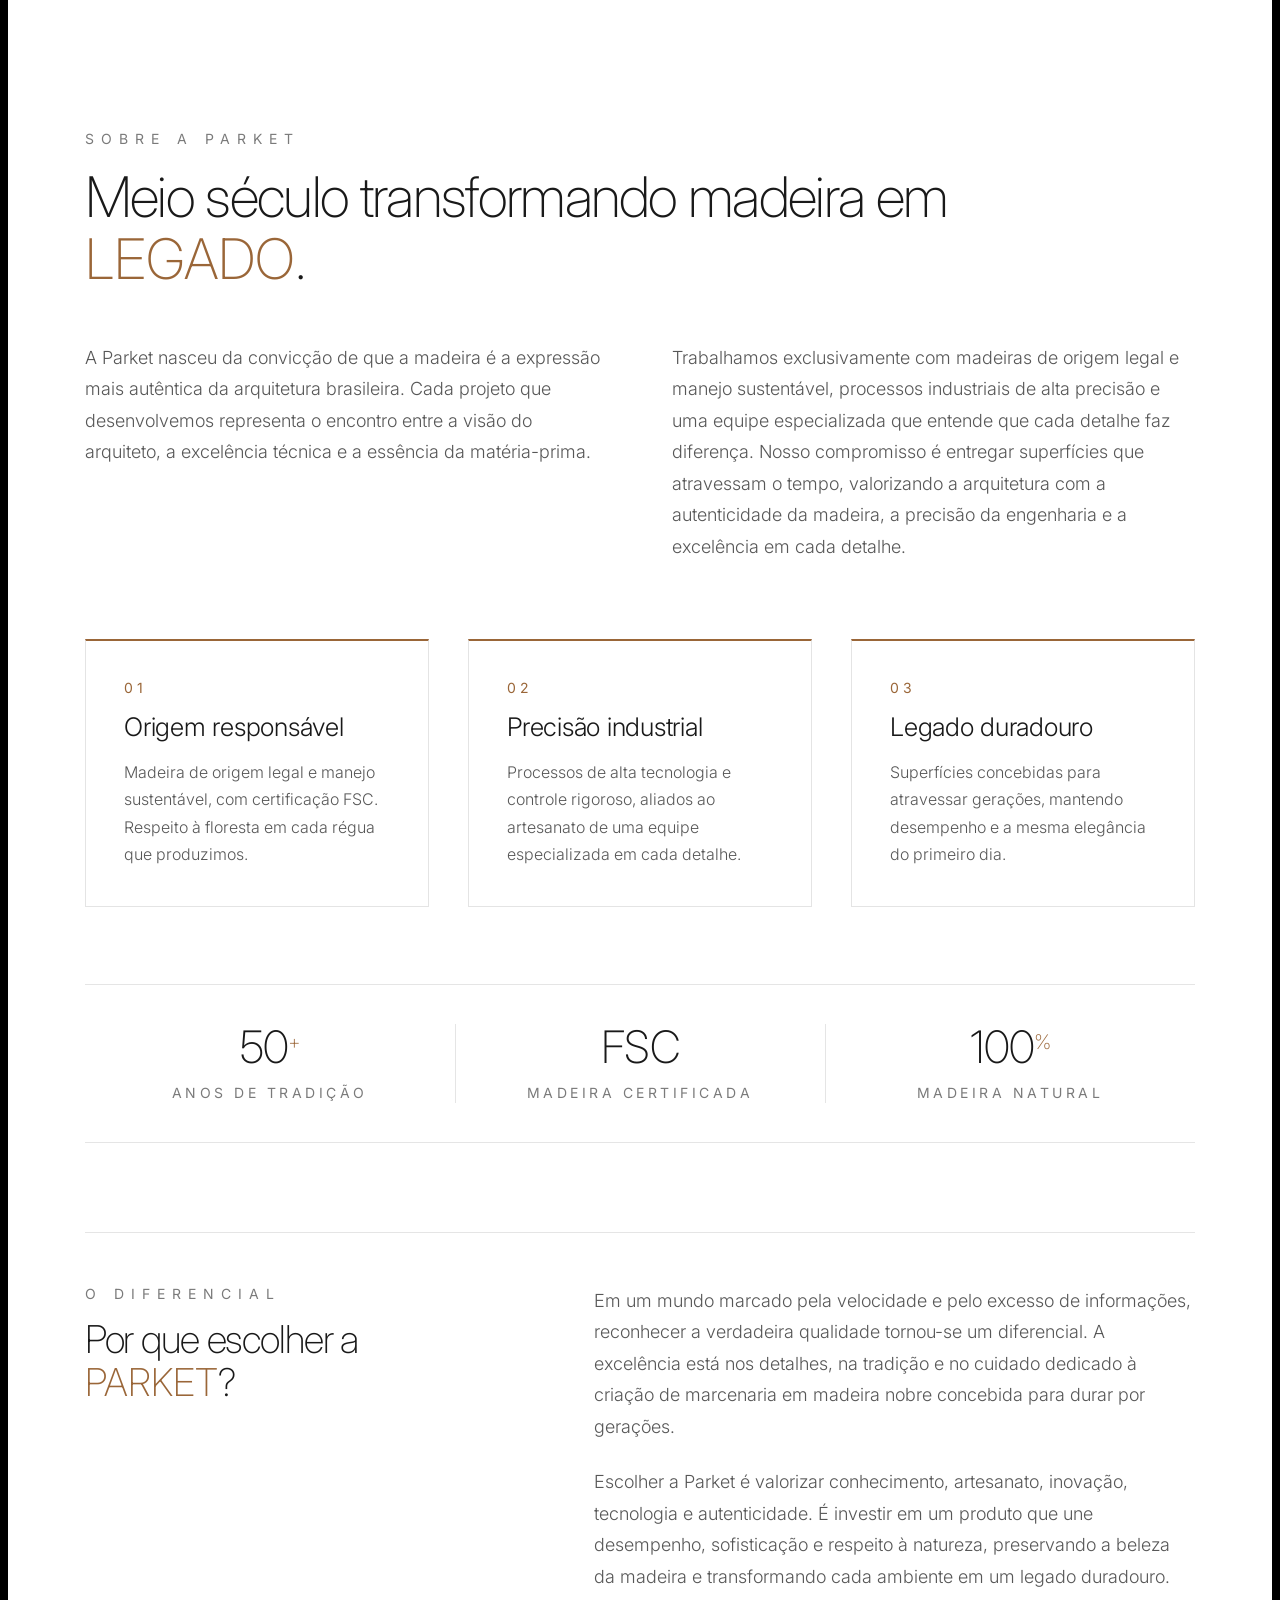
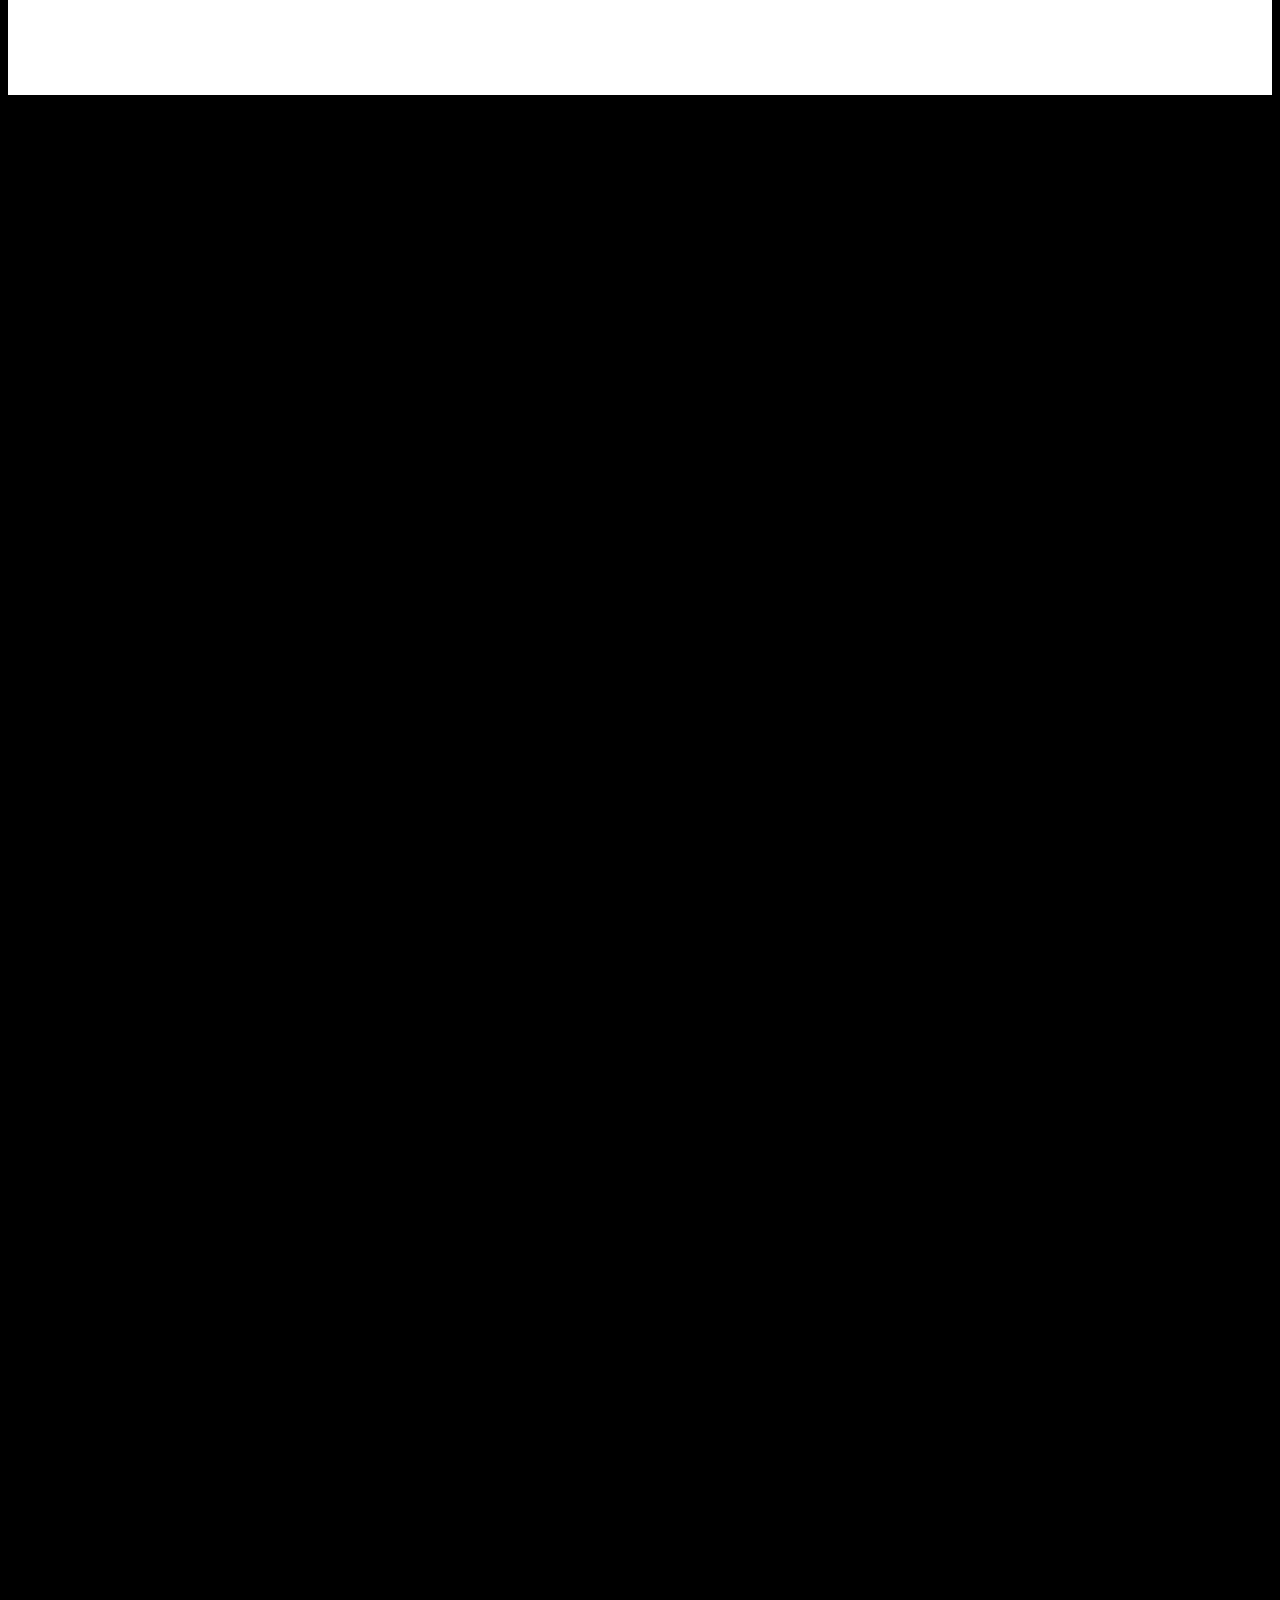
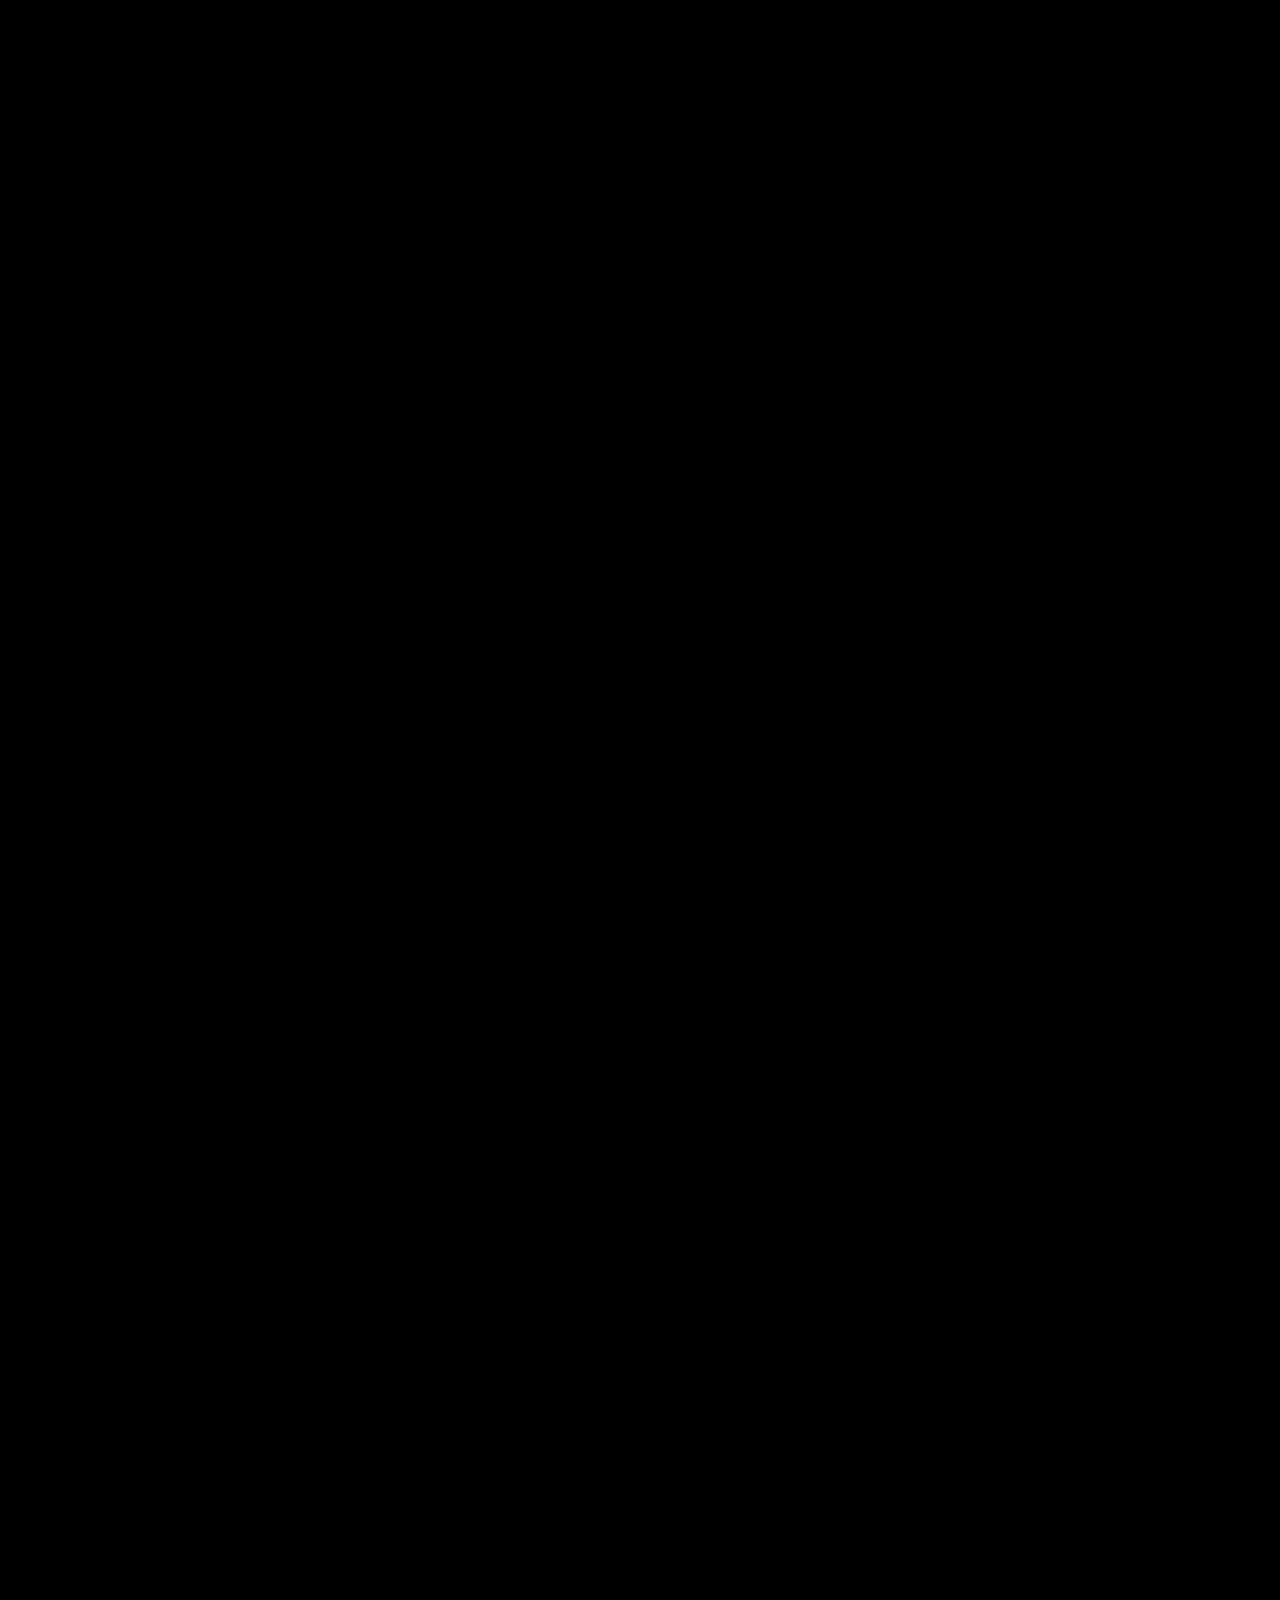
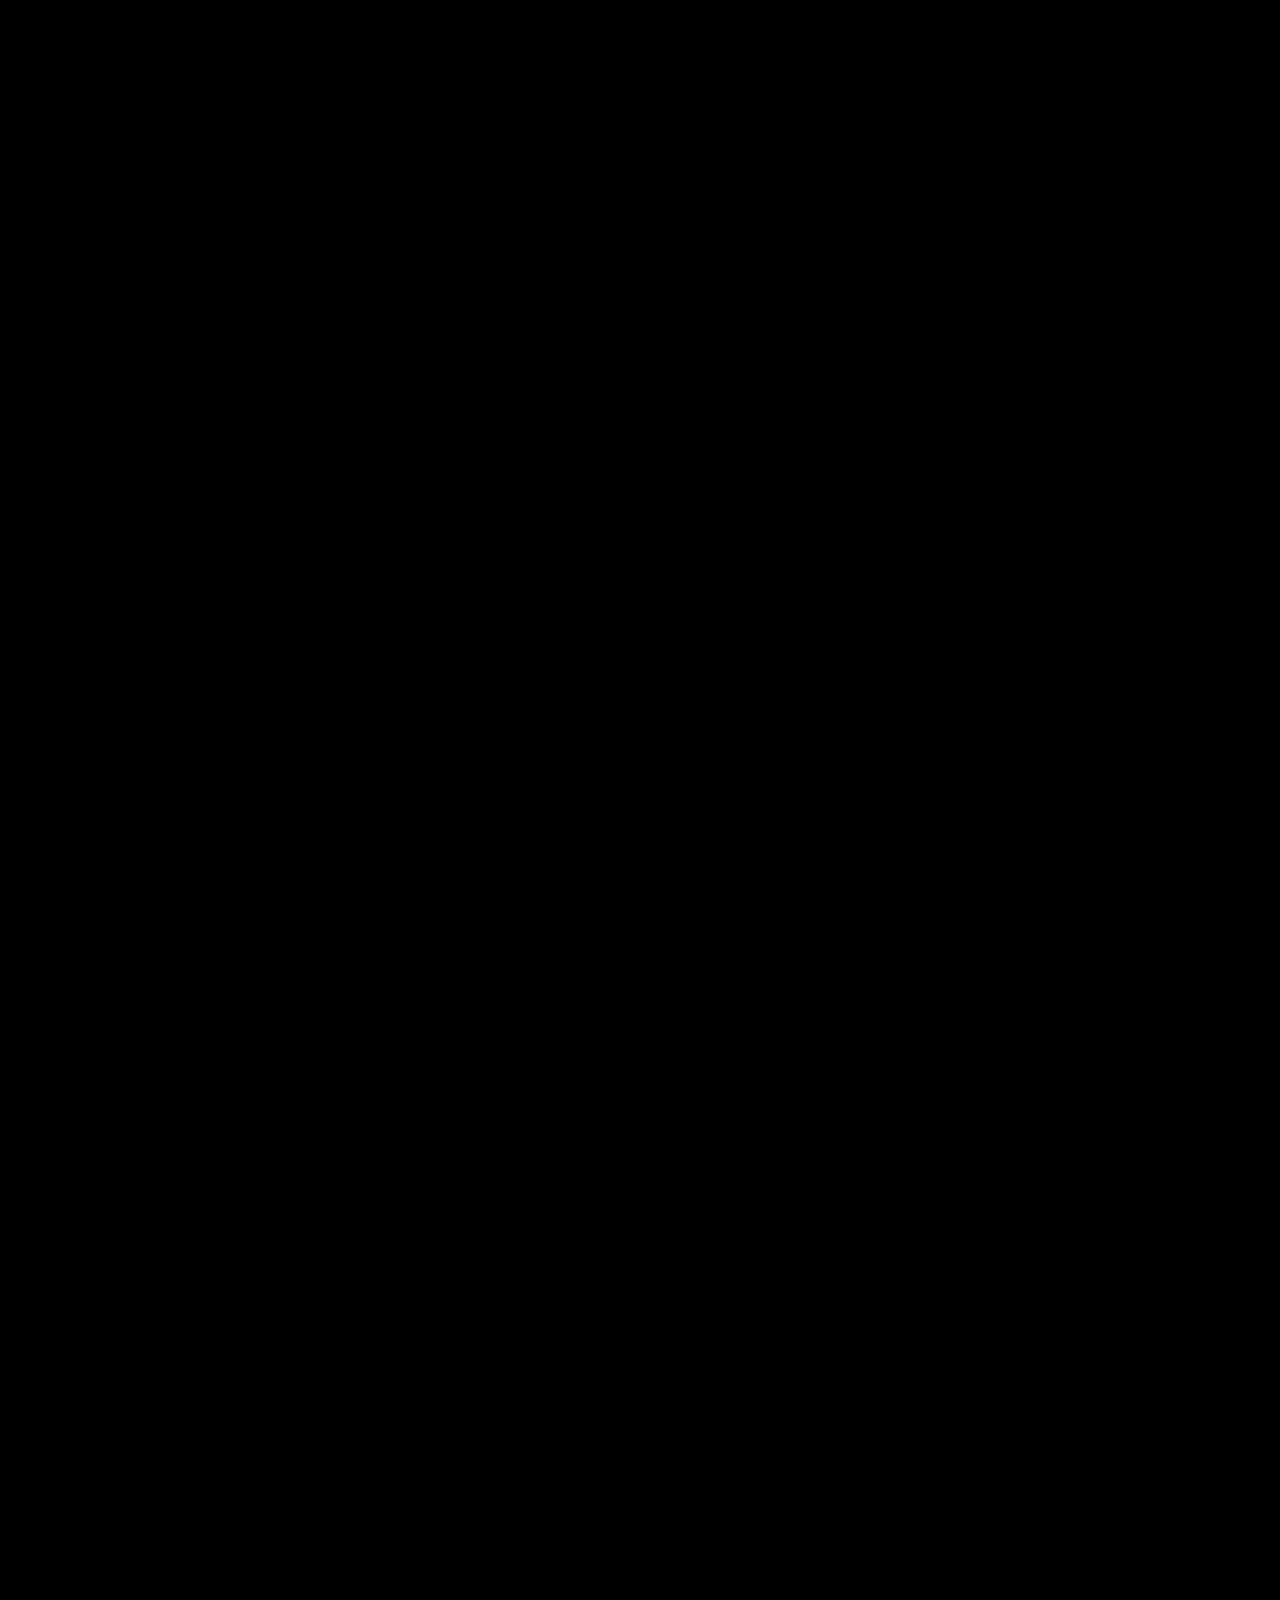
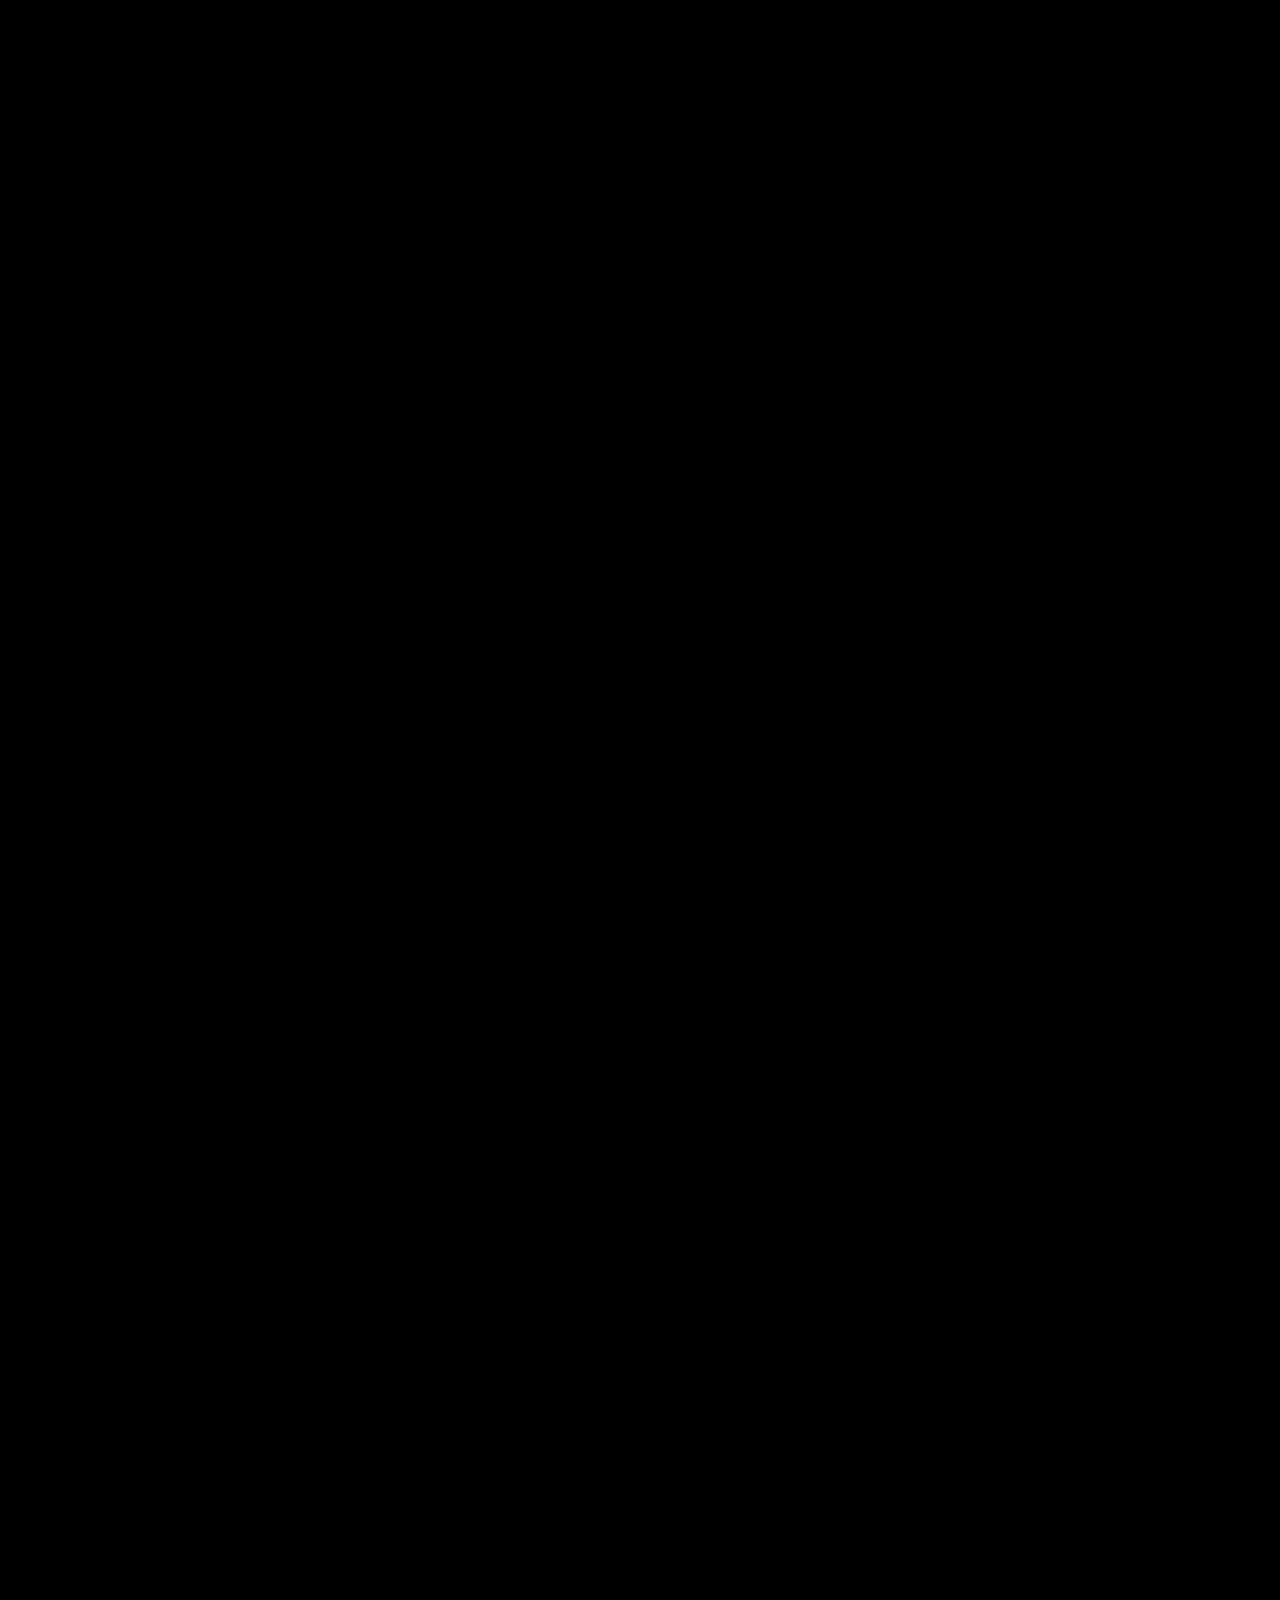
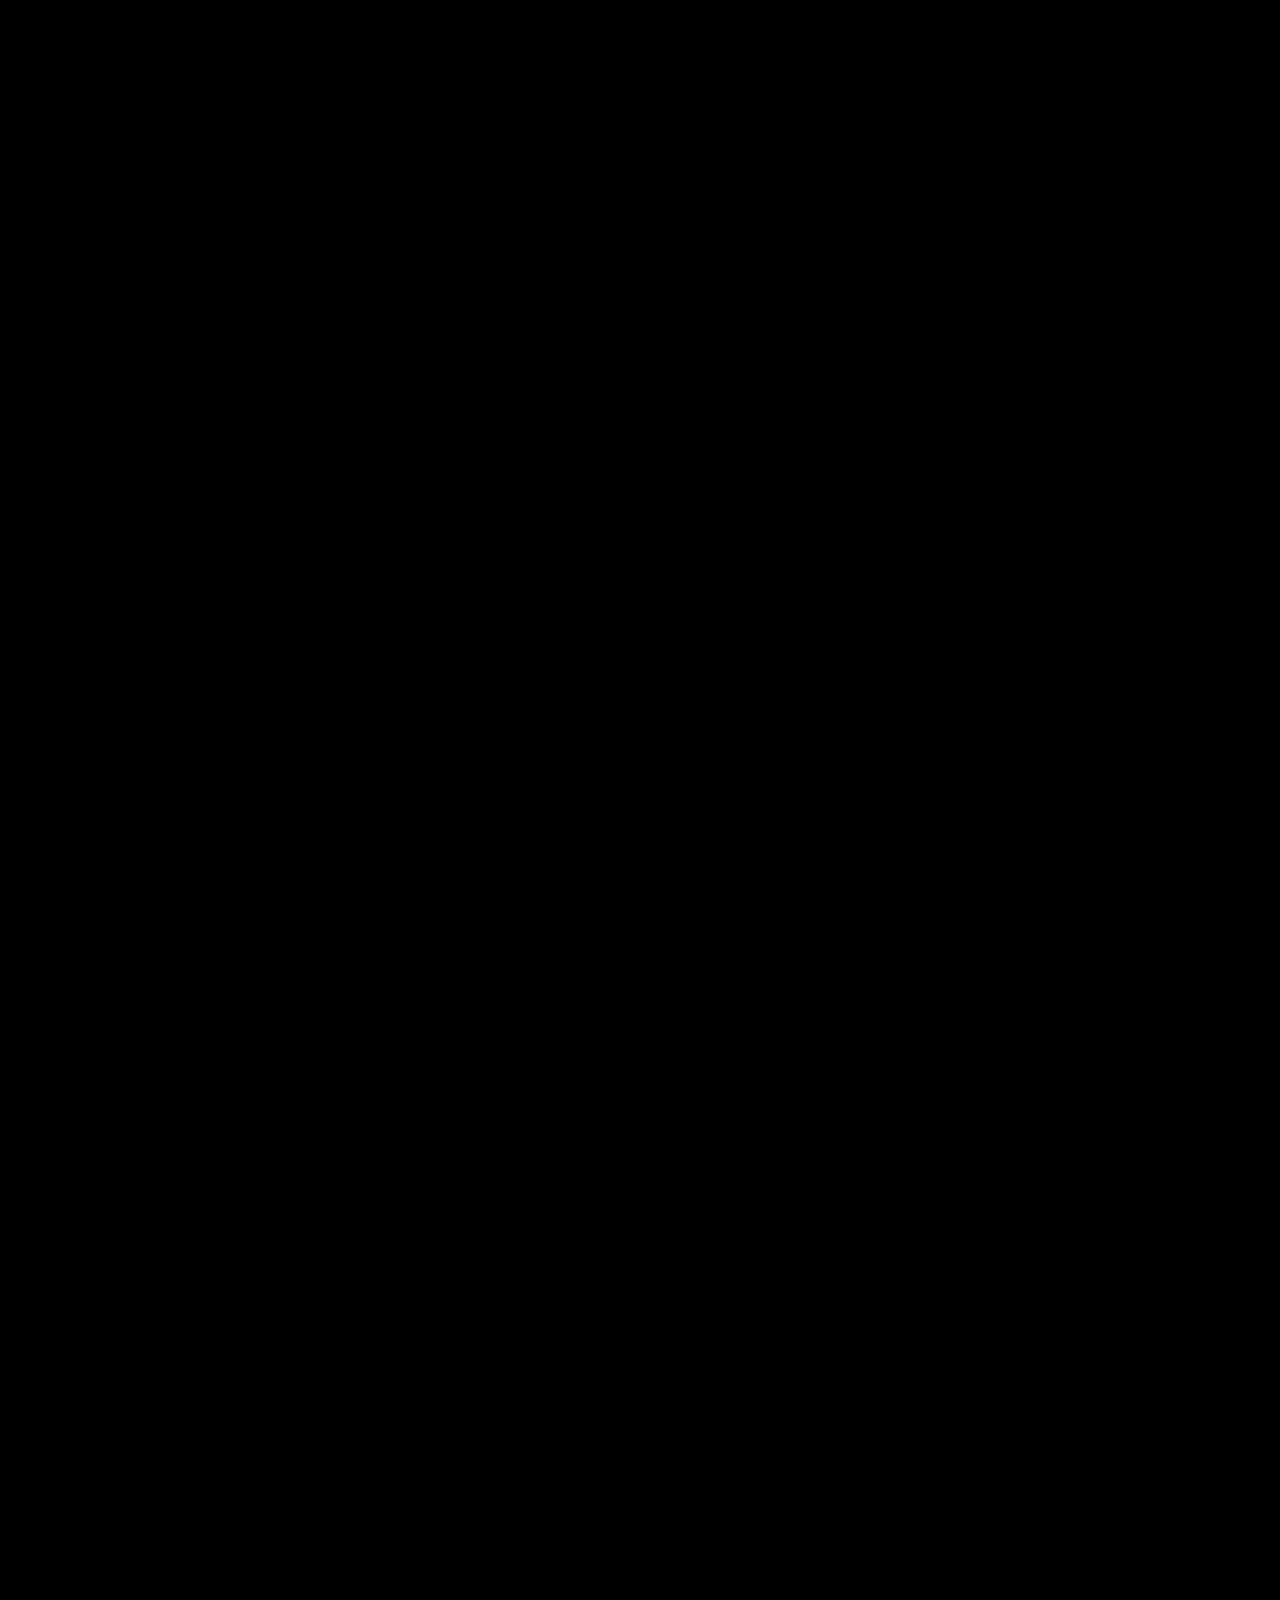
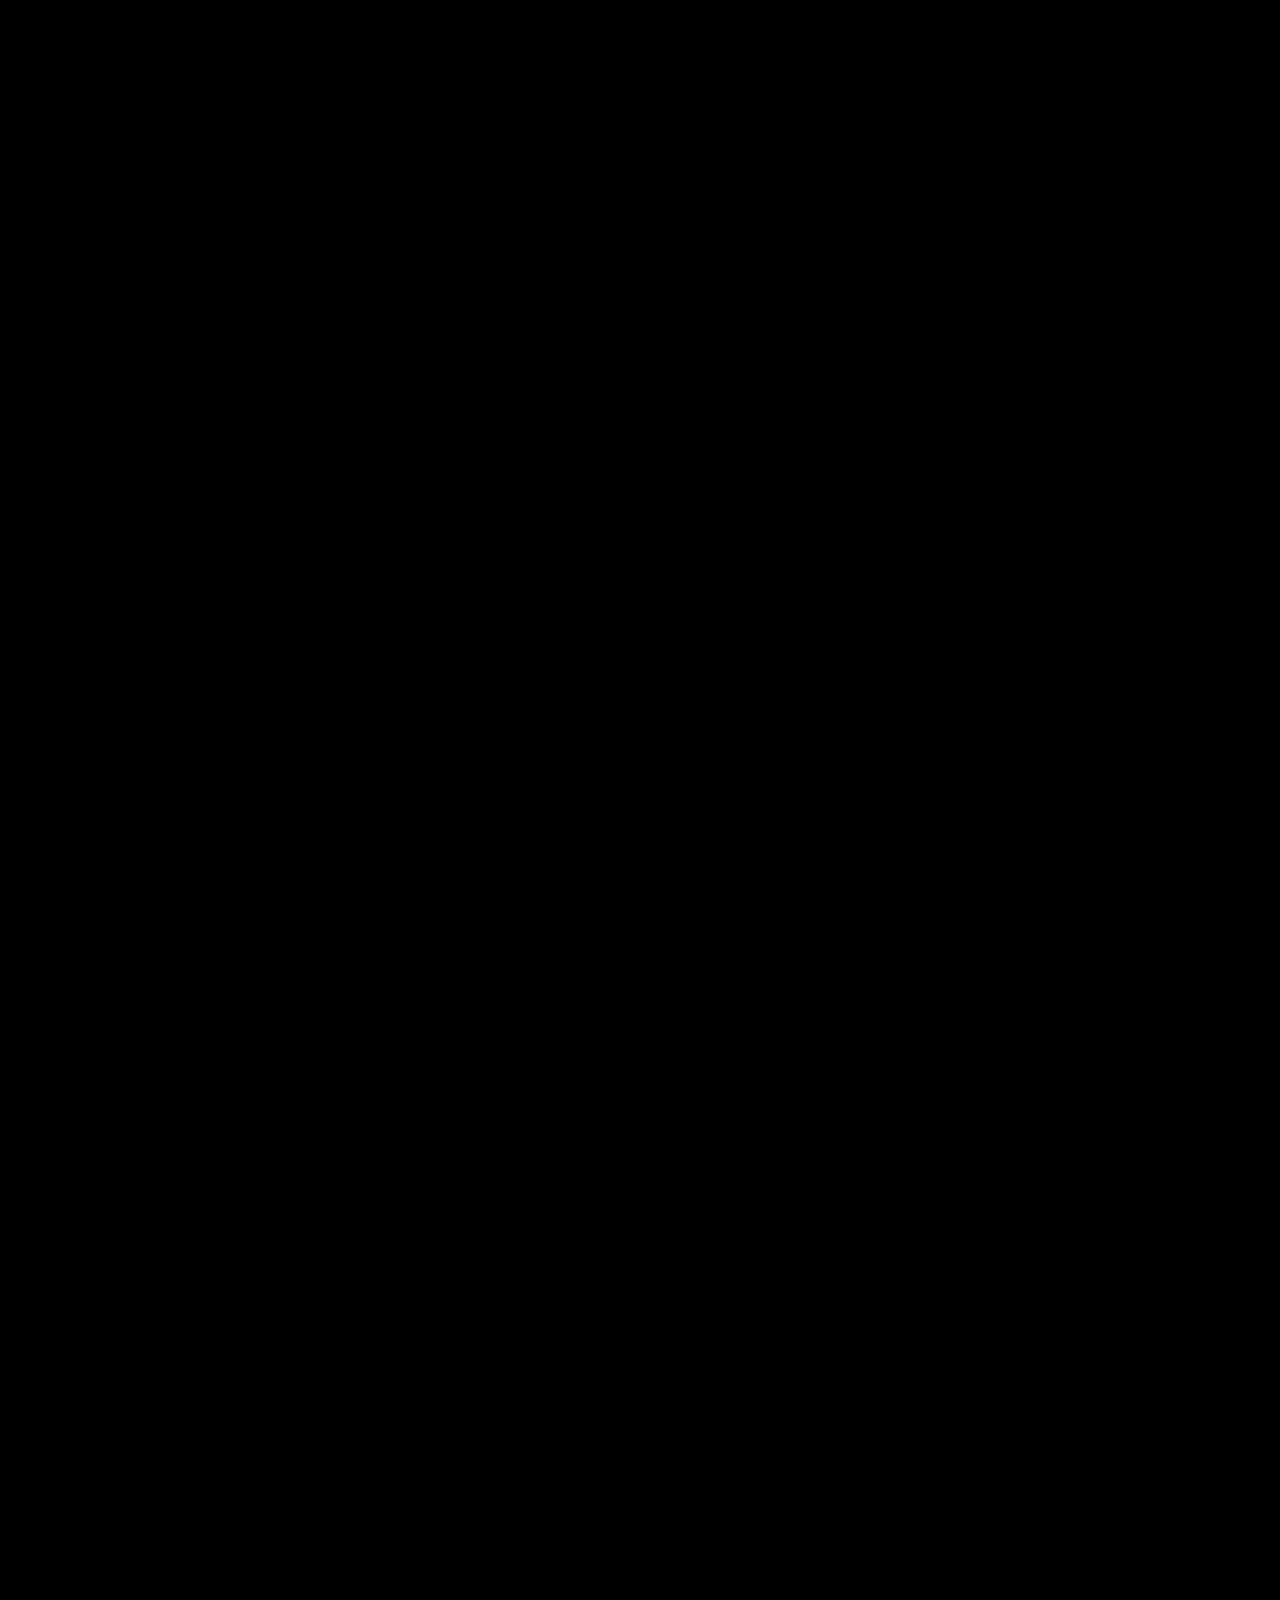
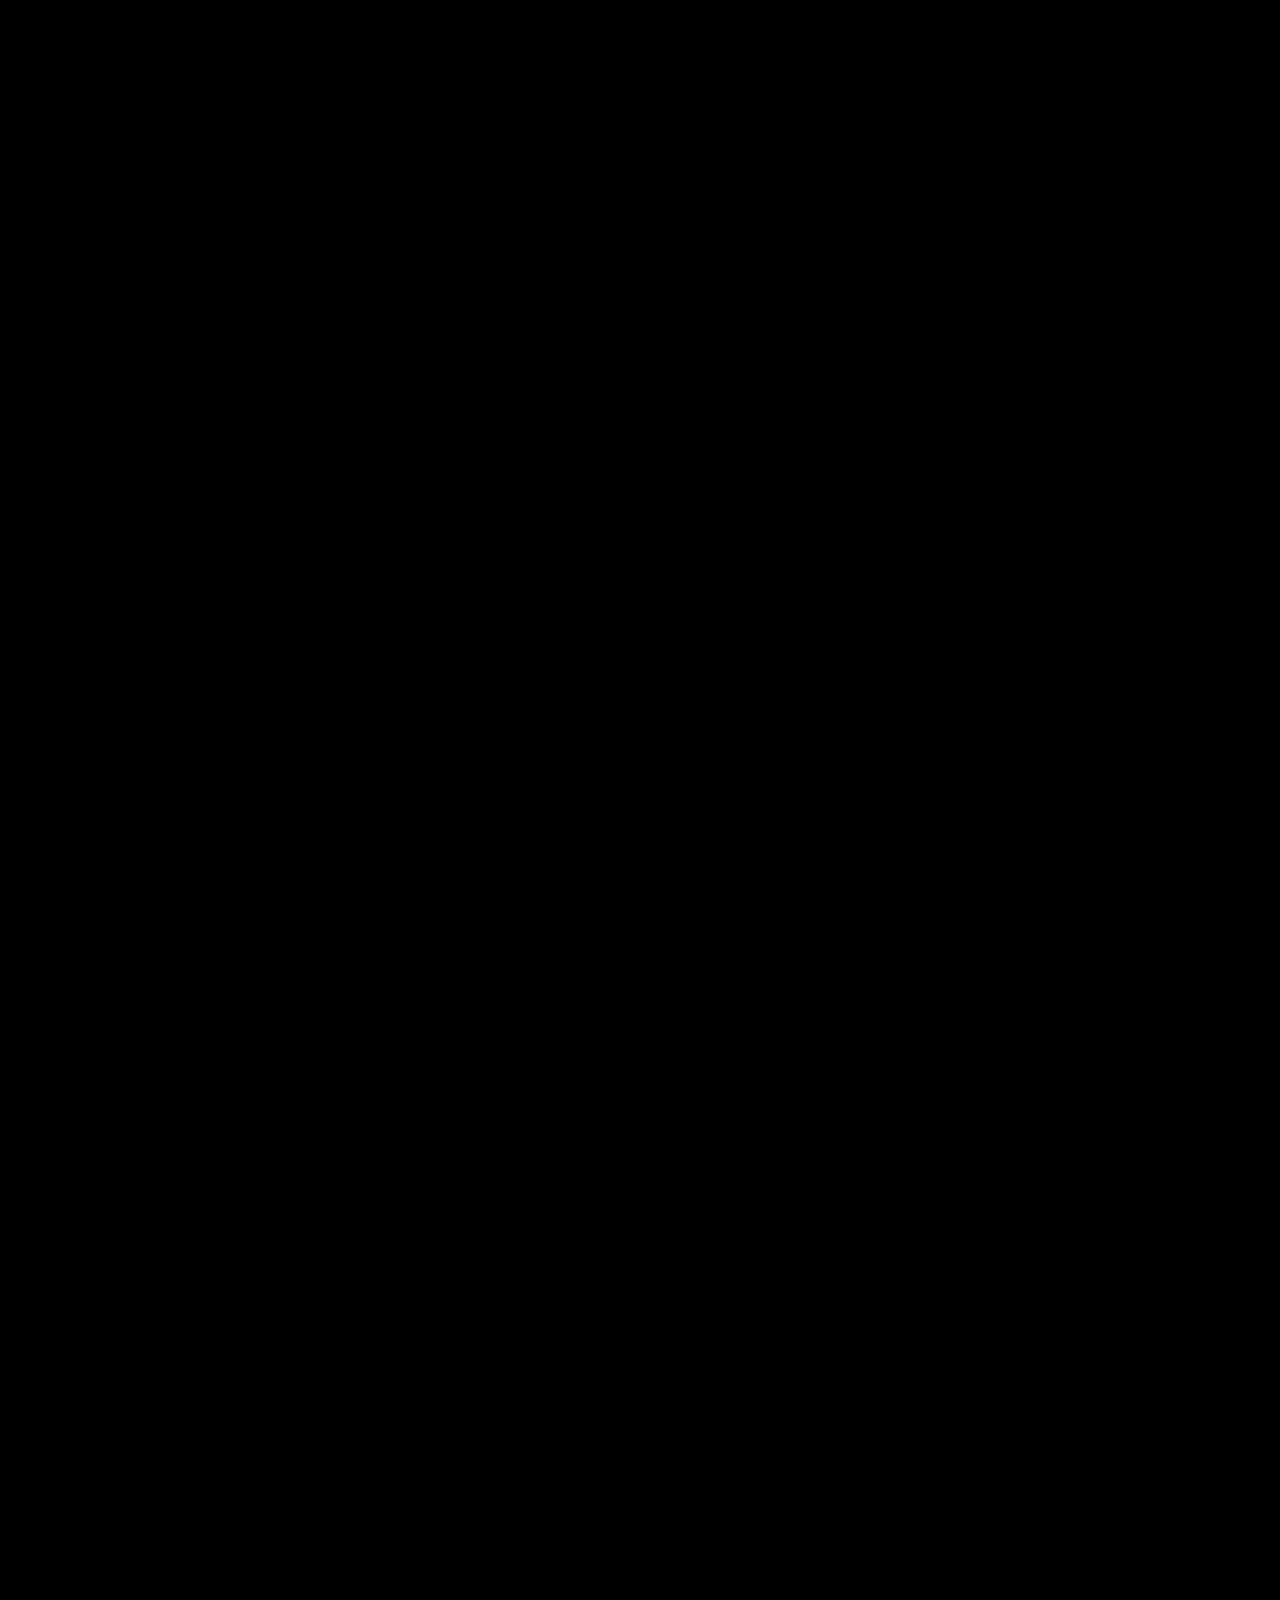
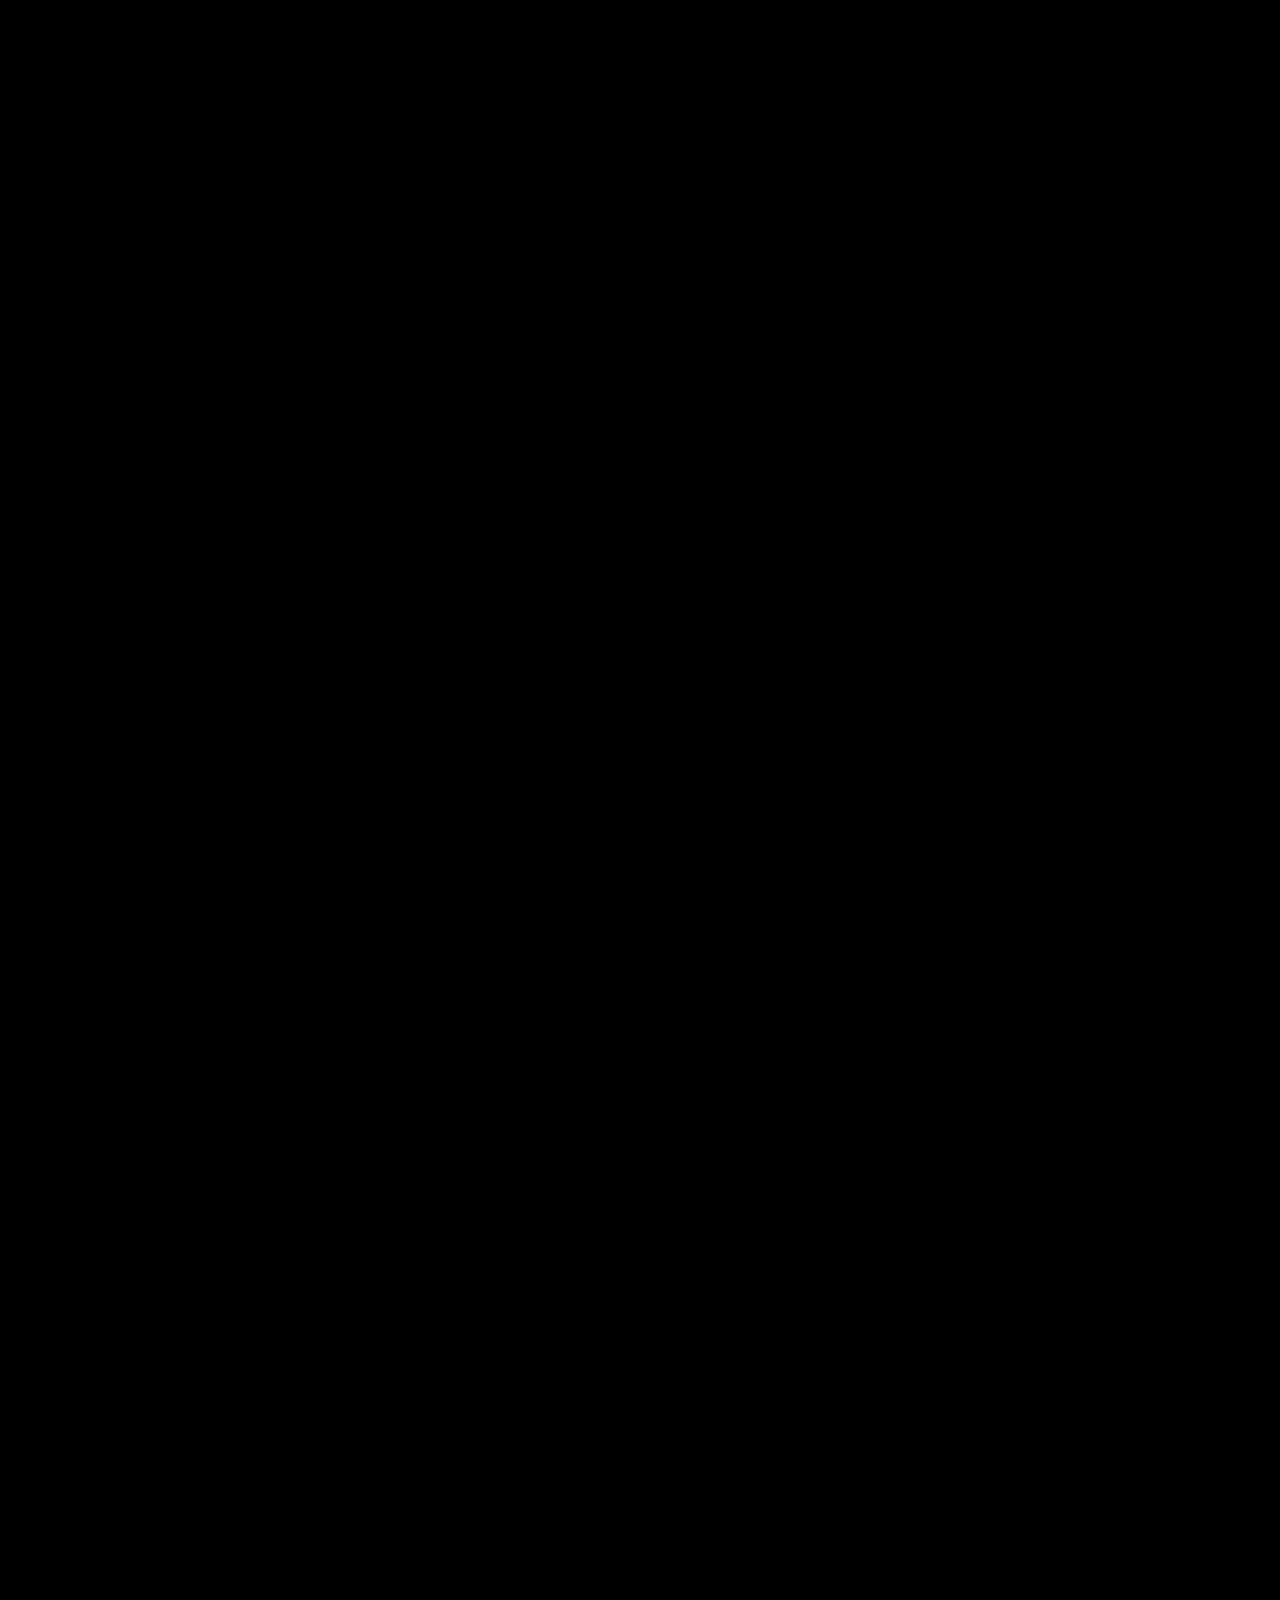
==== commit 43c4e32f: "Atualização catálogo" ====
--- a/index.html
+++ b/index.html
@@ -27,7 +27,7 @@
     }
   </script>
   <link rel="stylesheet" href="catalogo.css?v=4">
-  <link rel="stylesheet" href="index.css?v=40">
+  <link rel="stylesheet" href="index.css?v=41">
 </head>
 
 <body class="antialiased selection:bg-white selection:text-black">
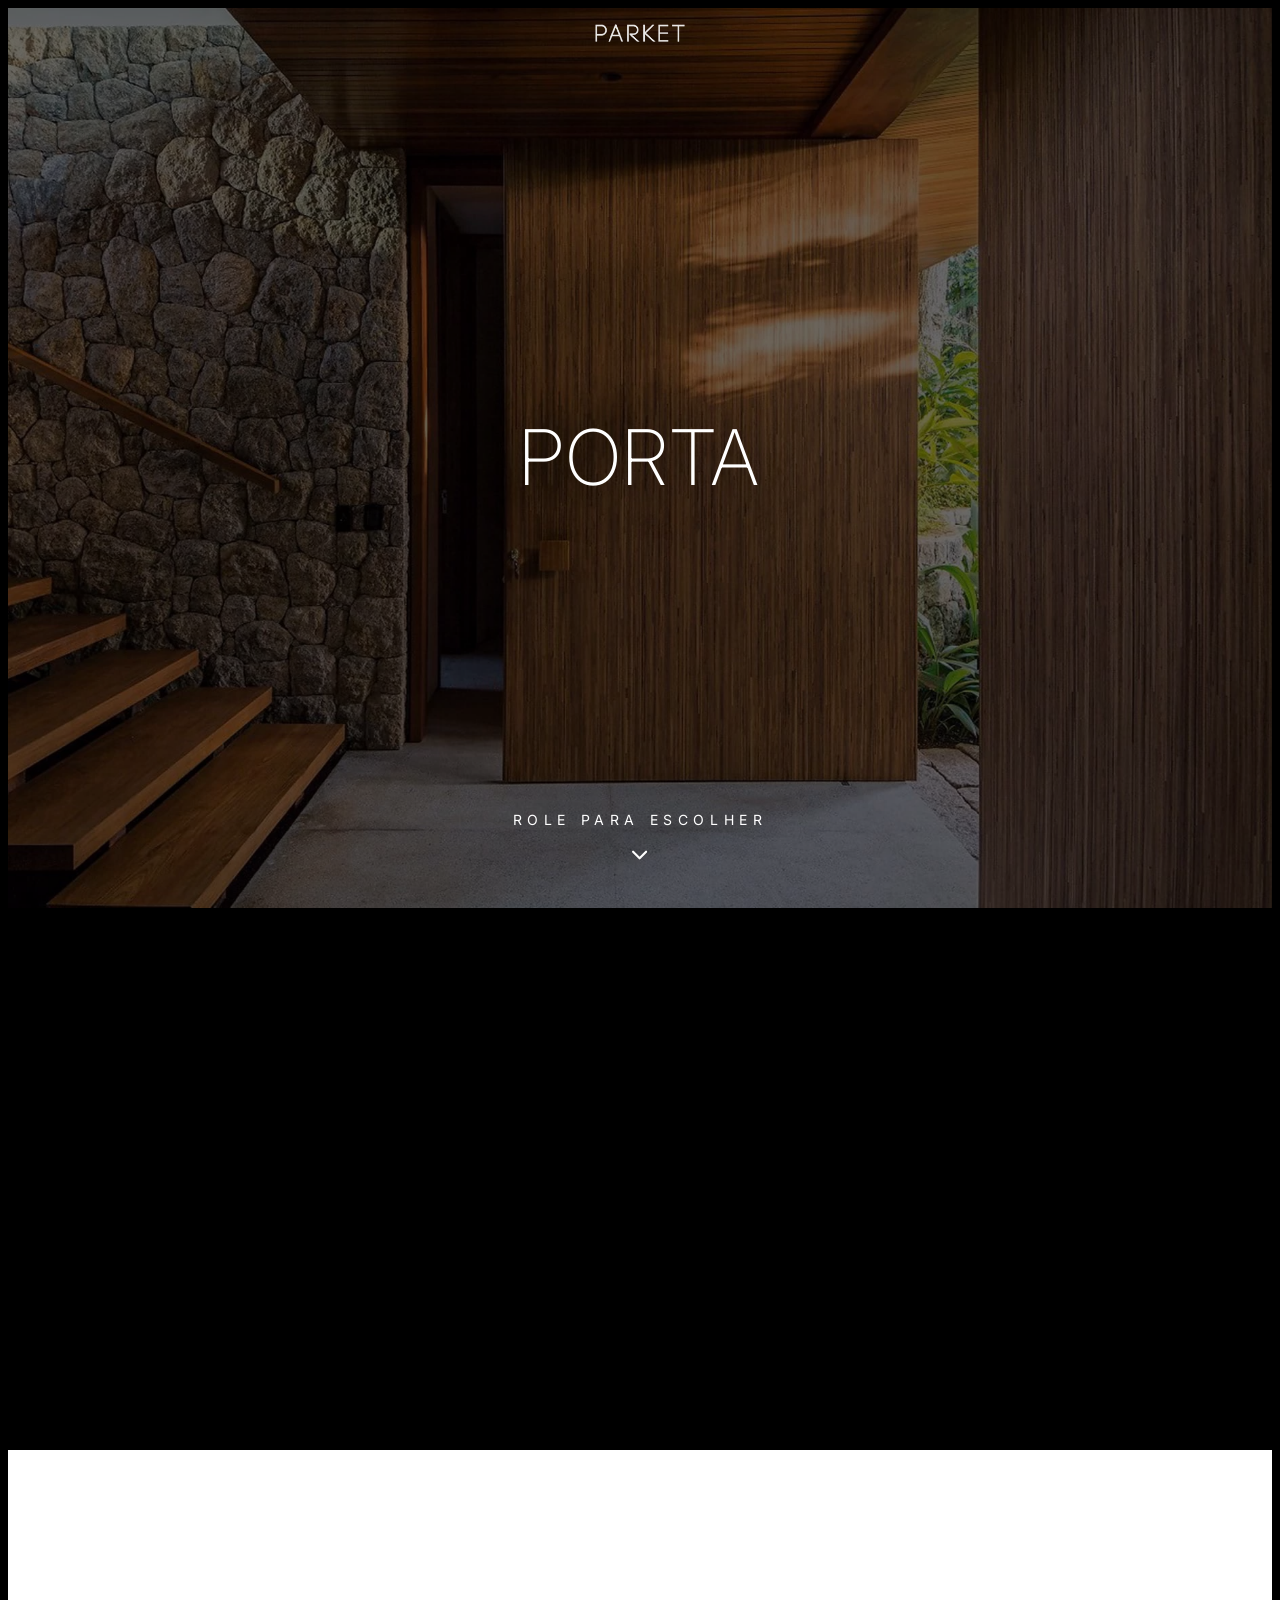
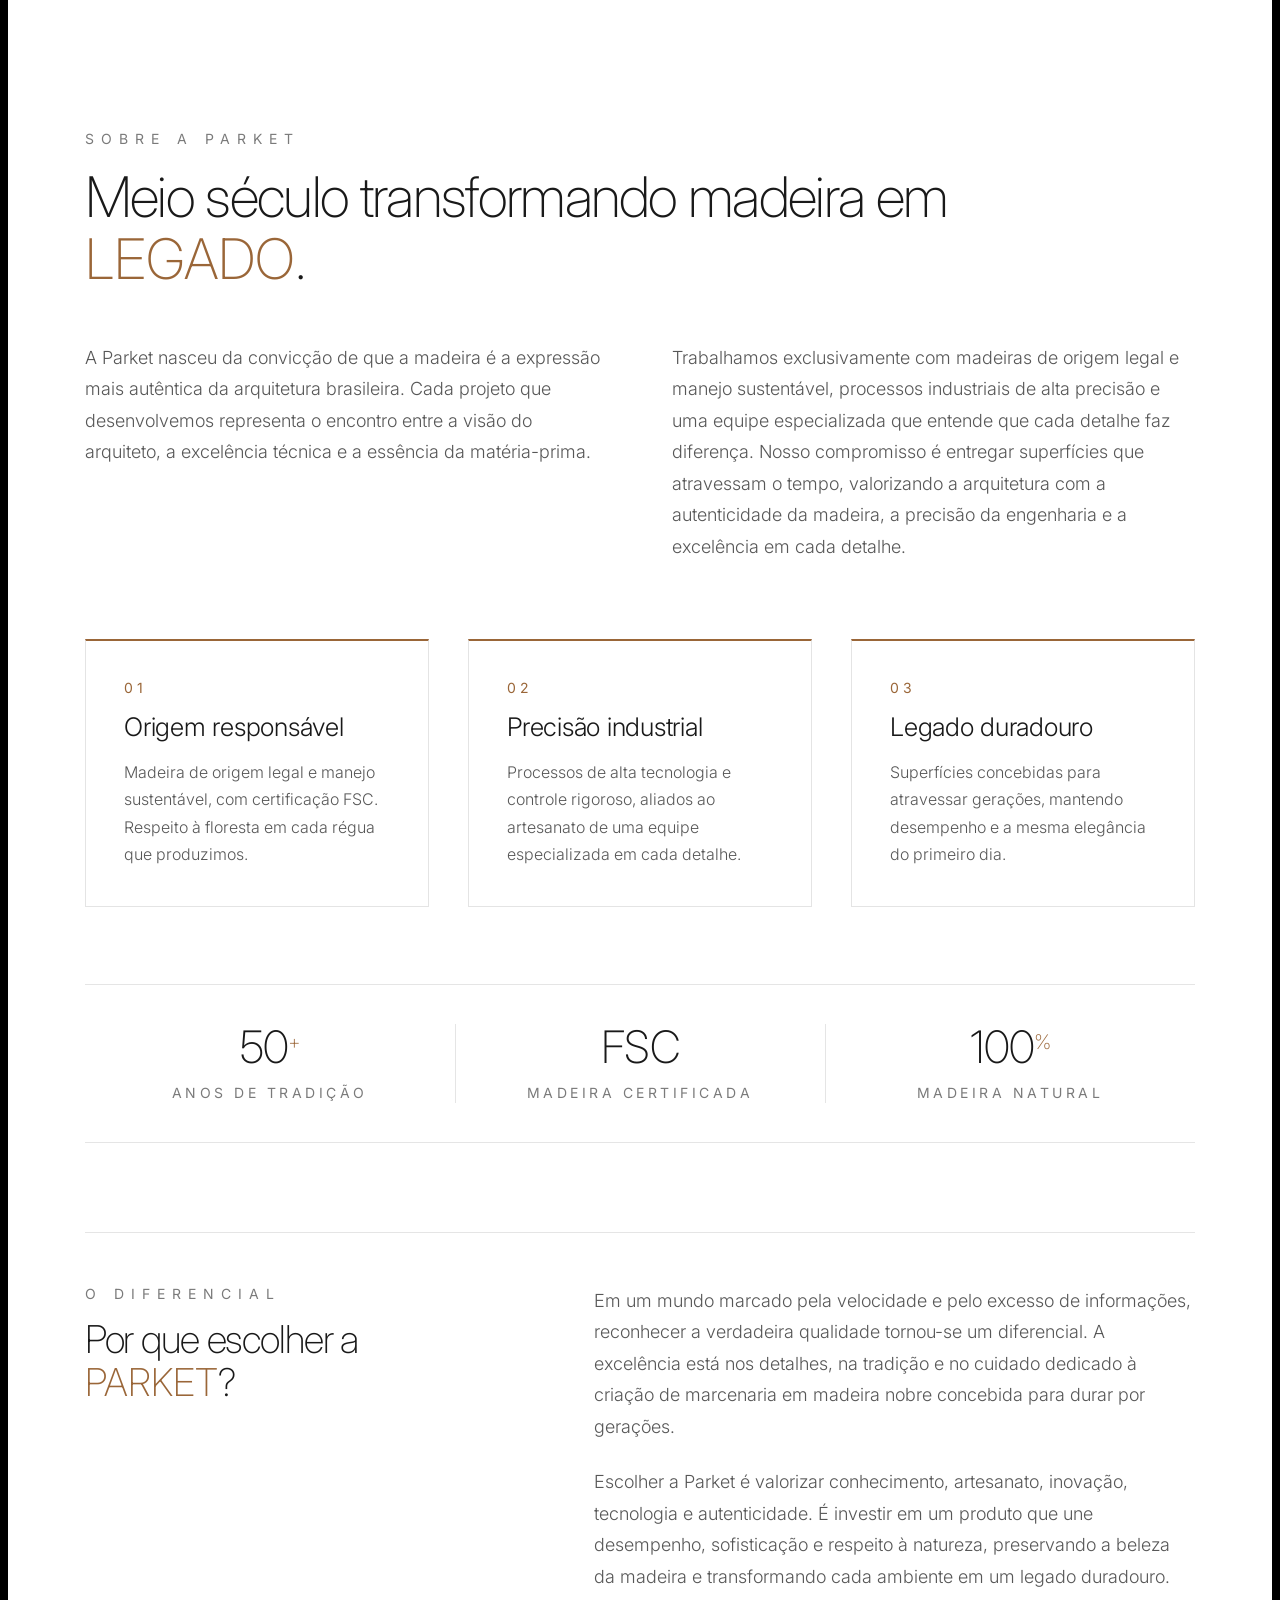
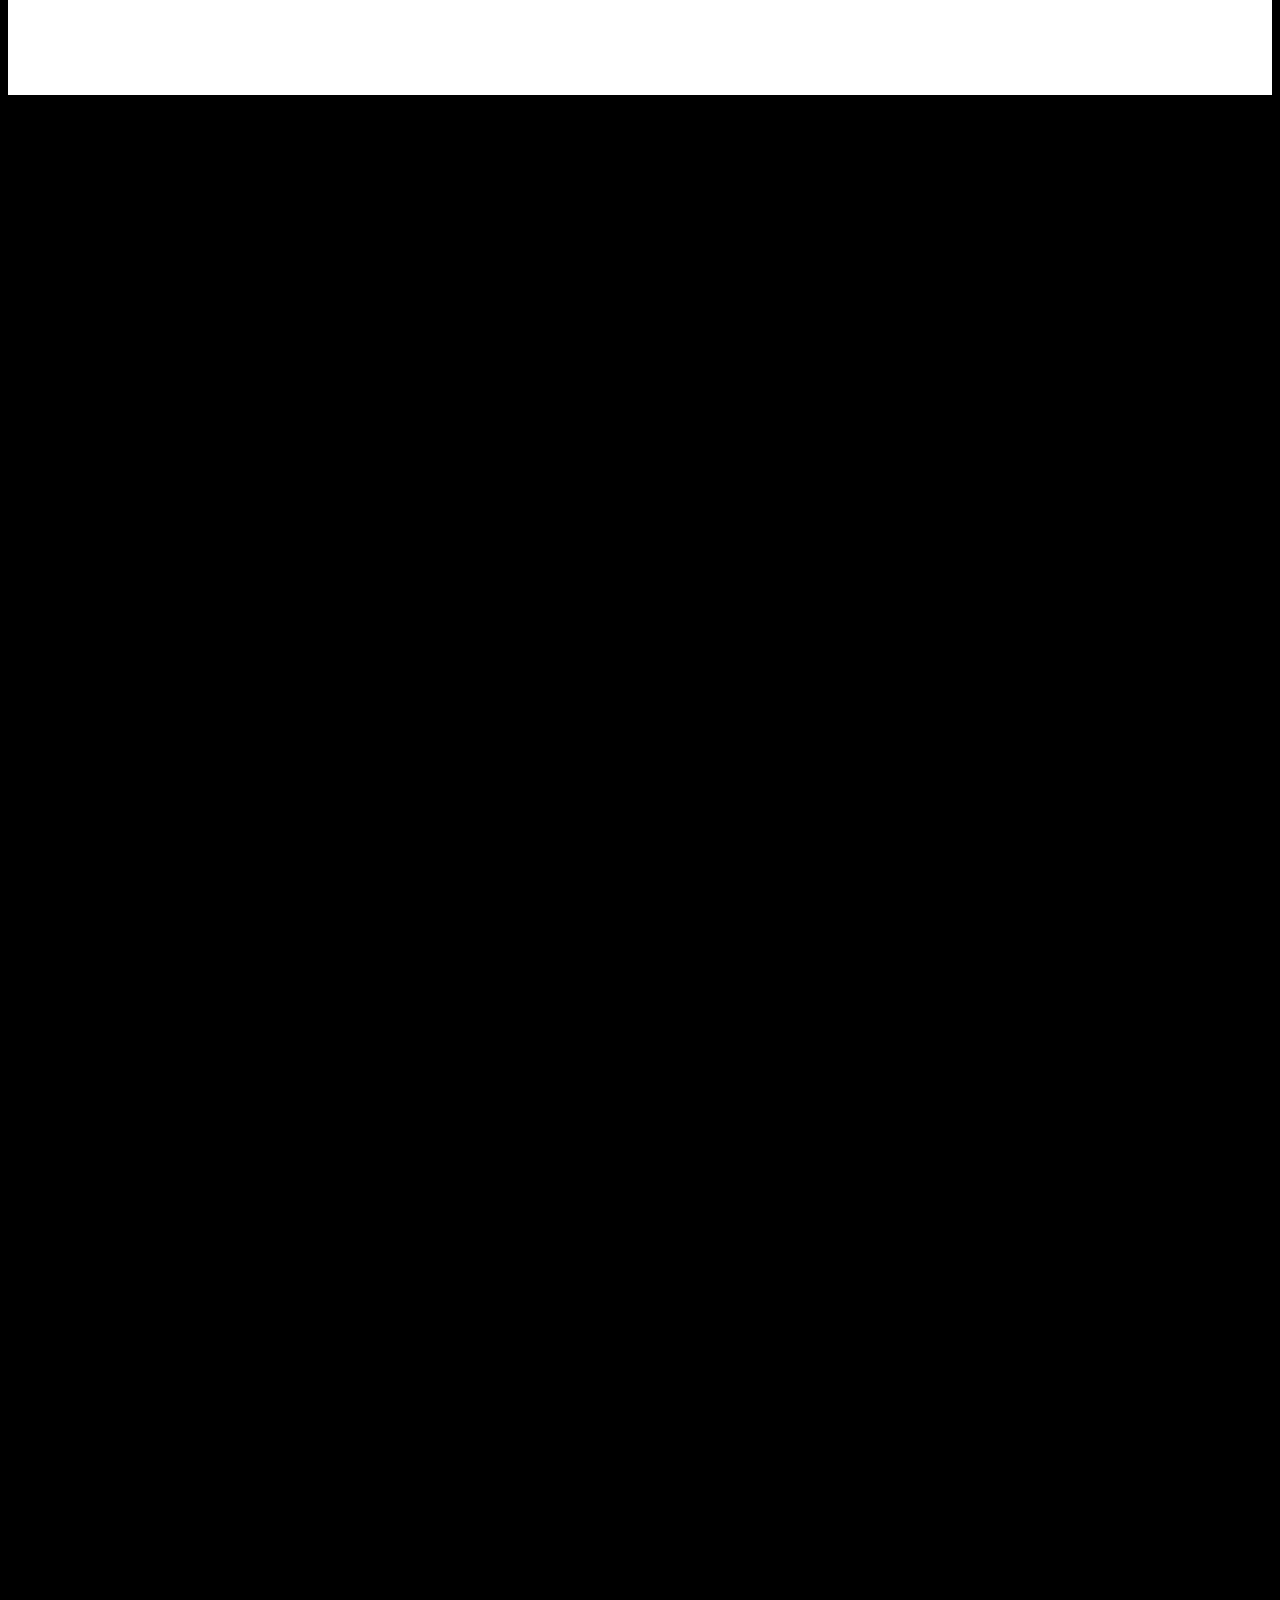
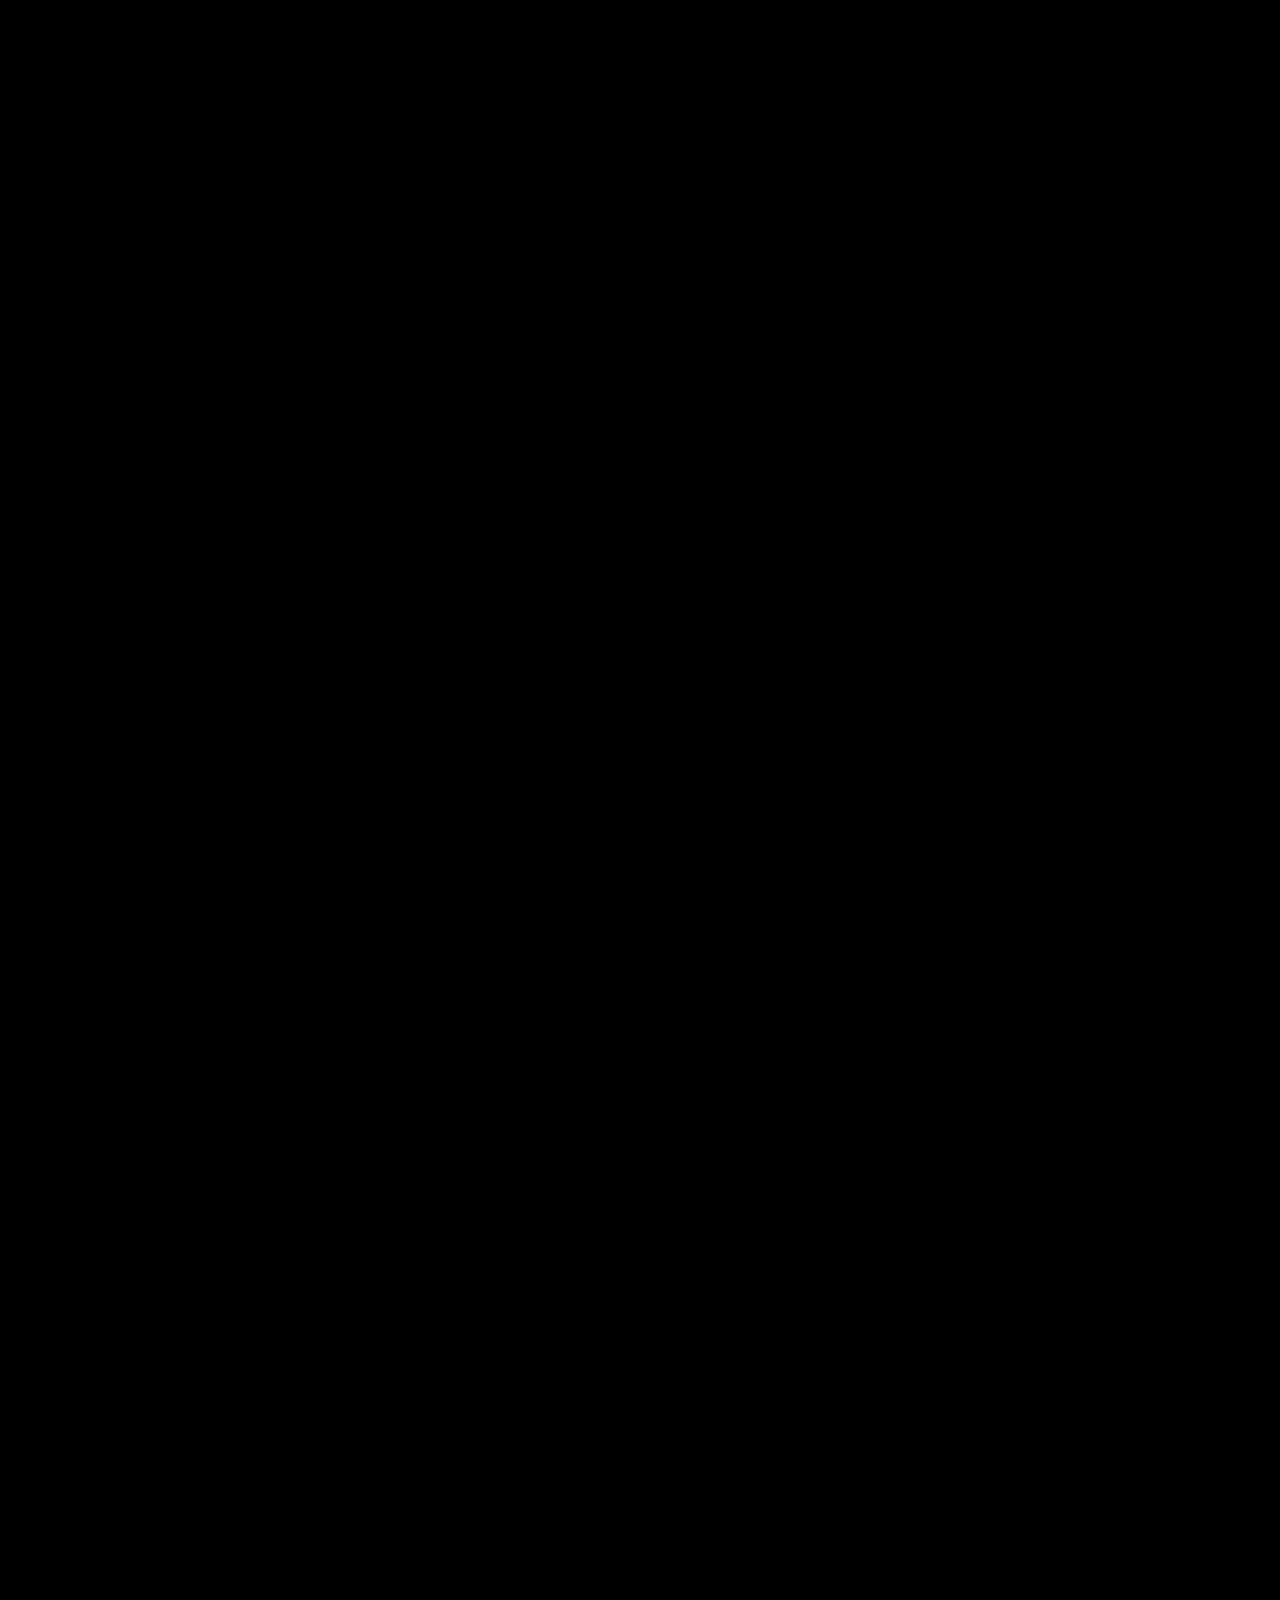
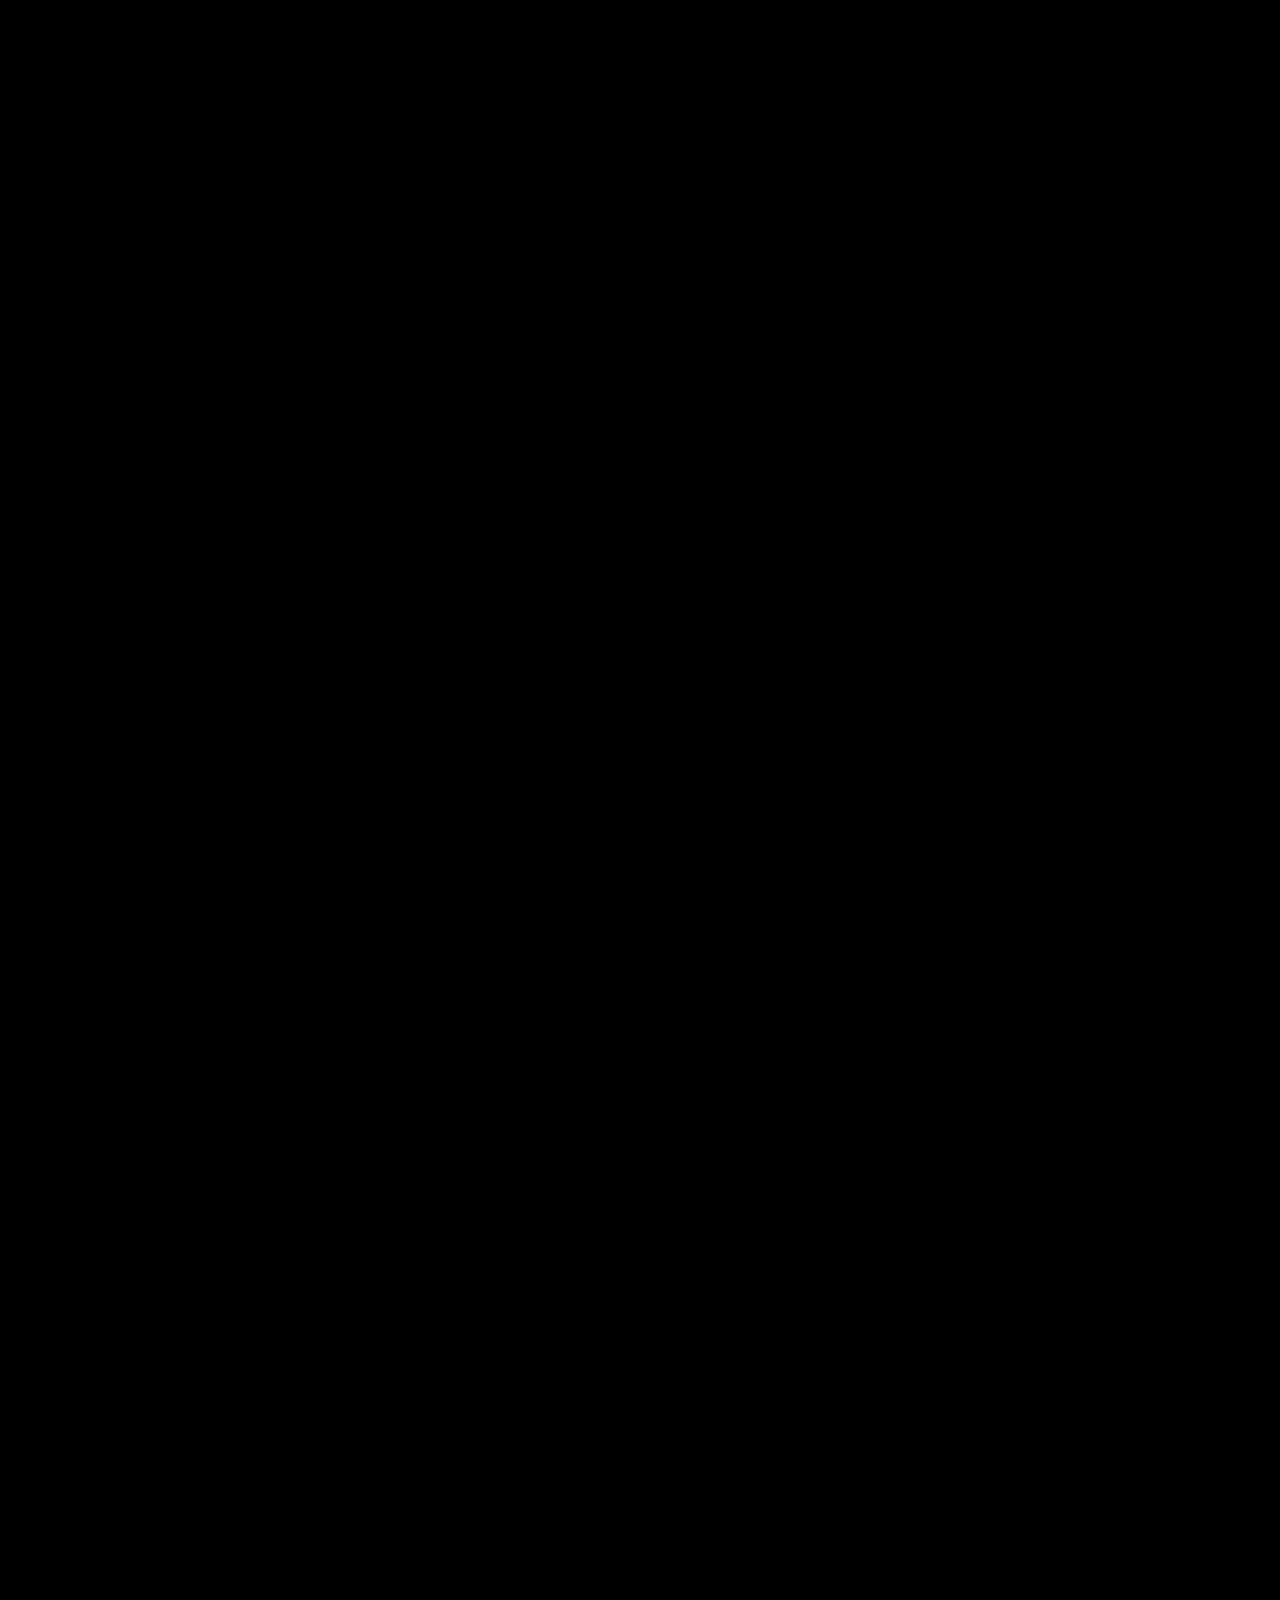
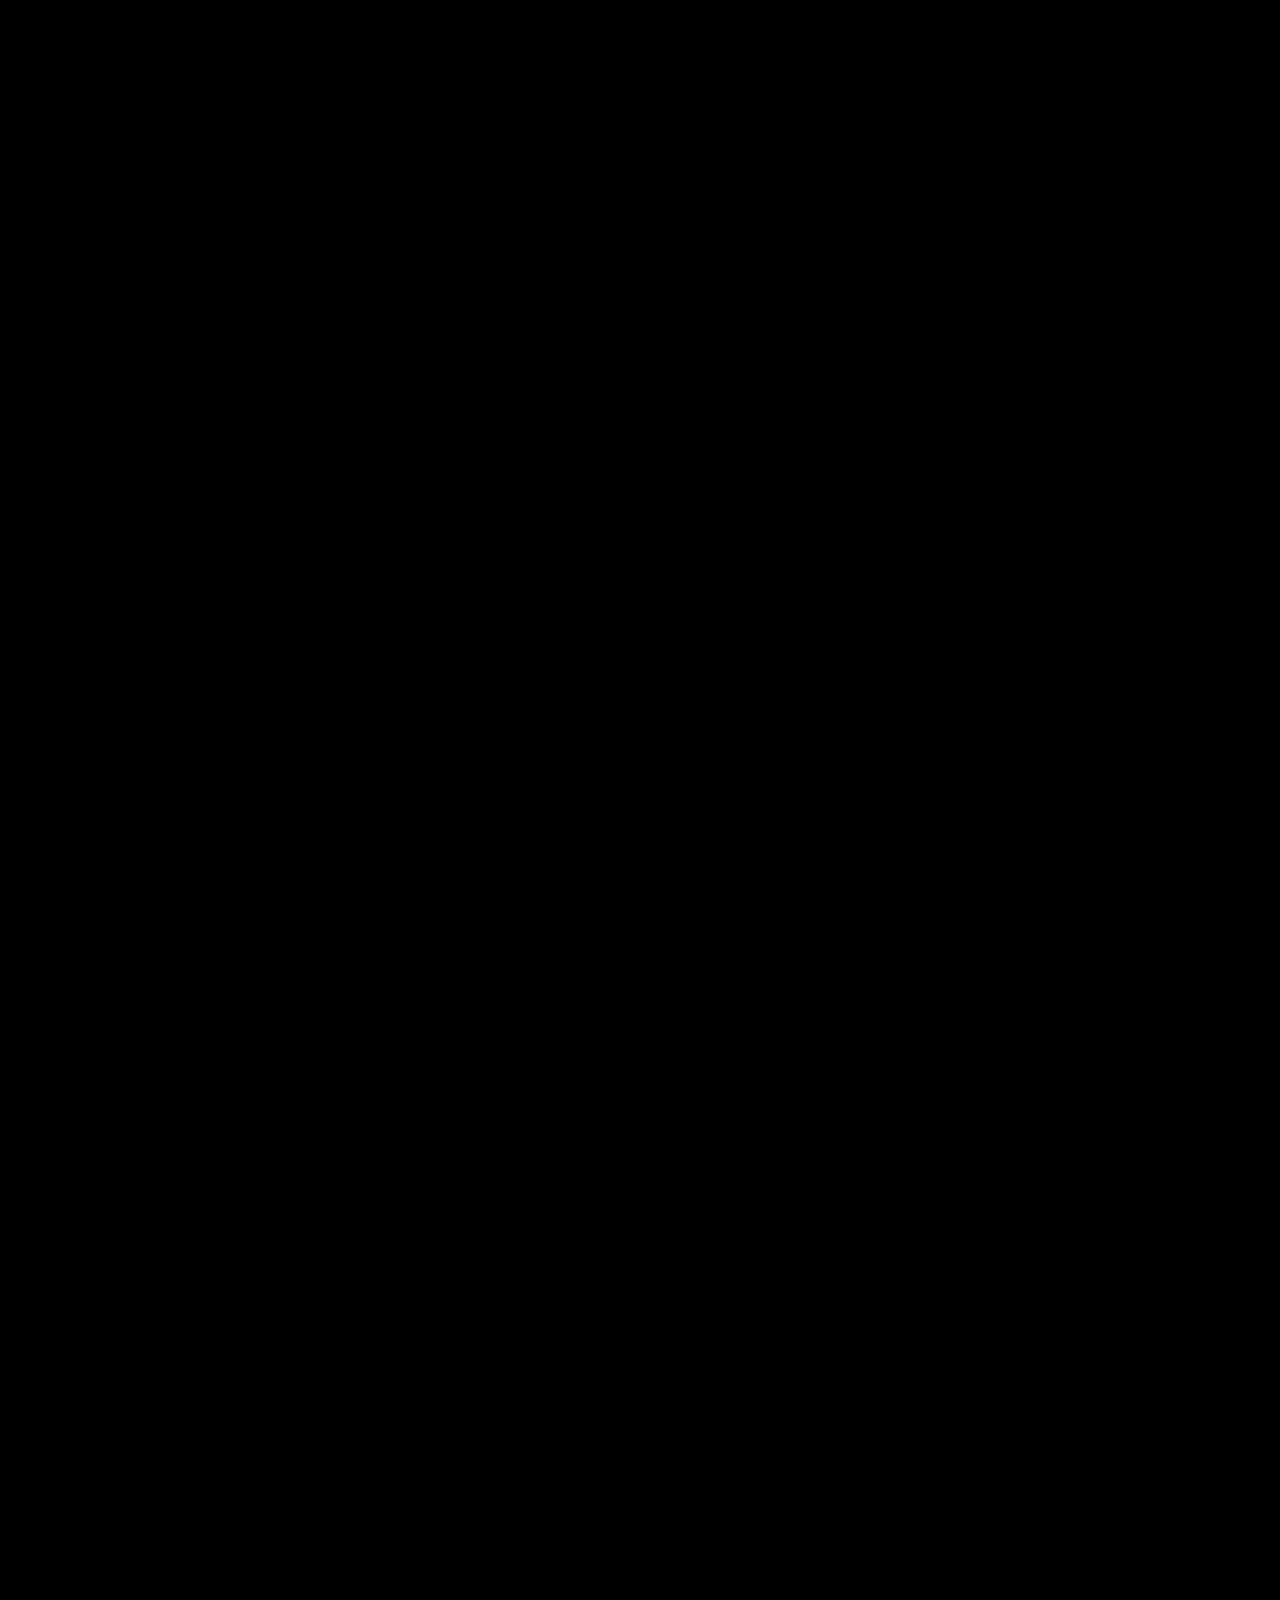
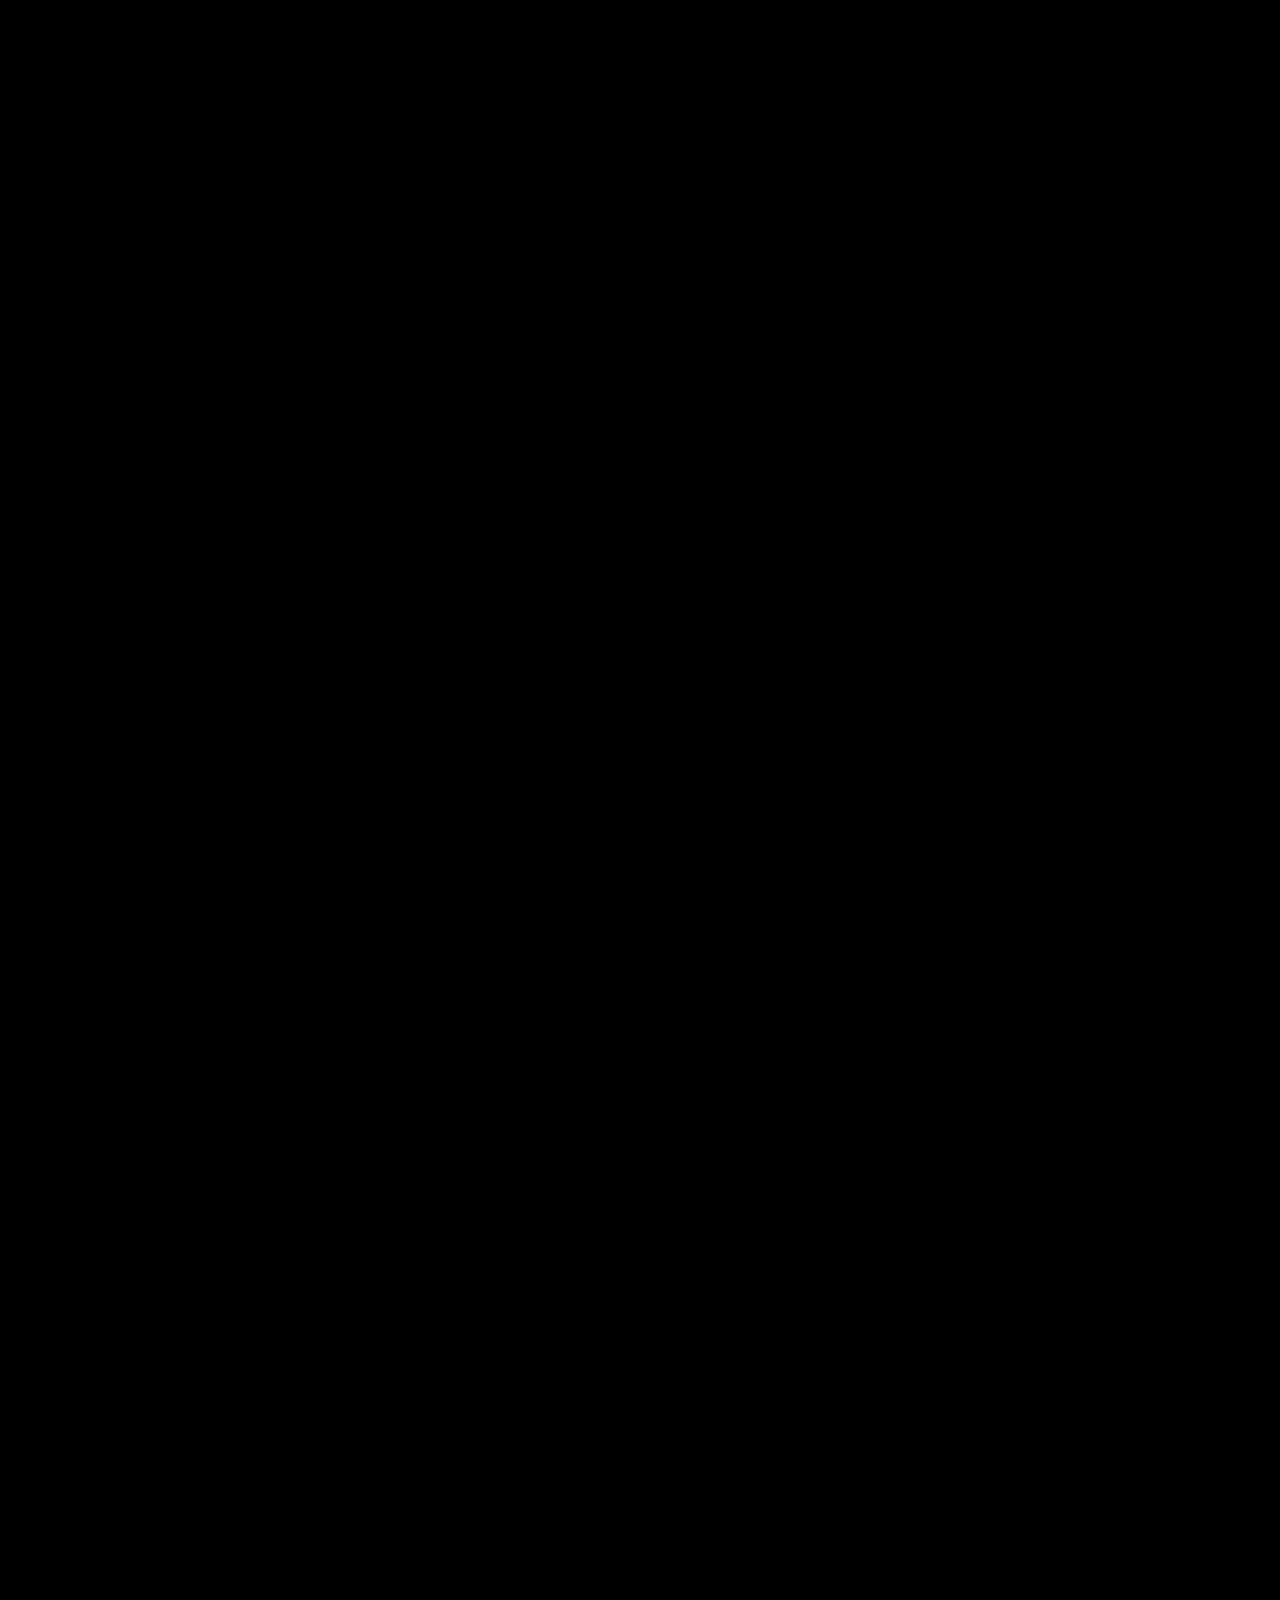
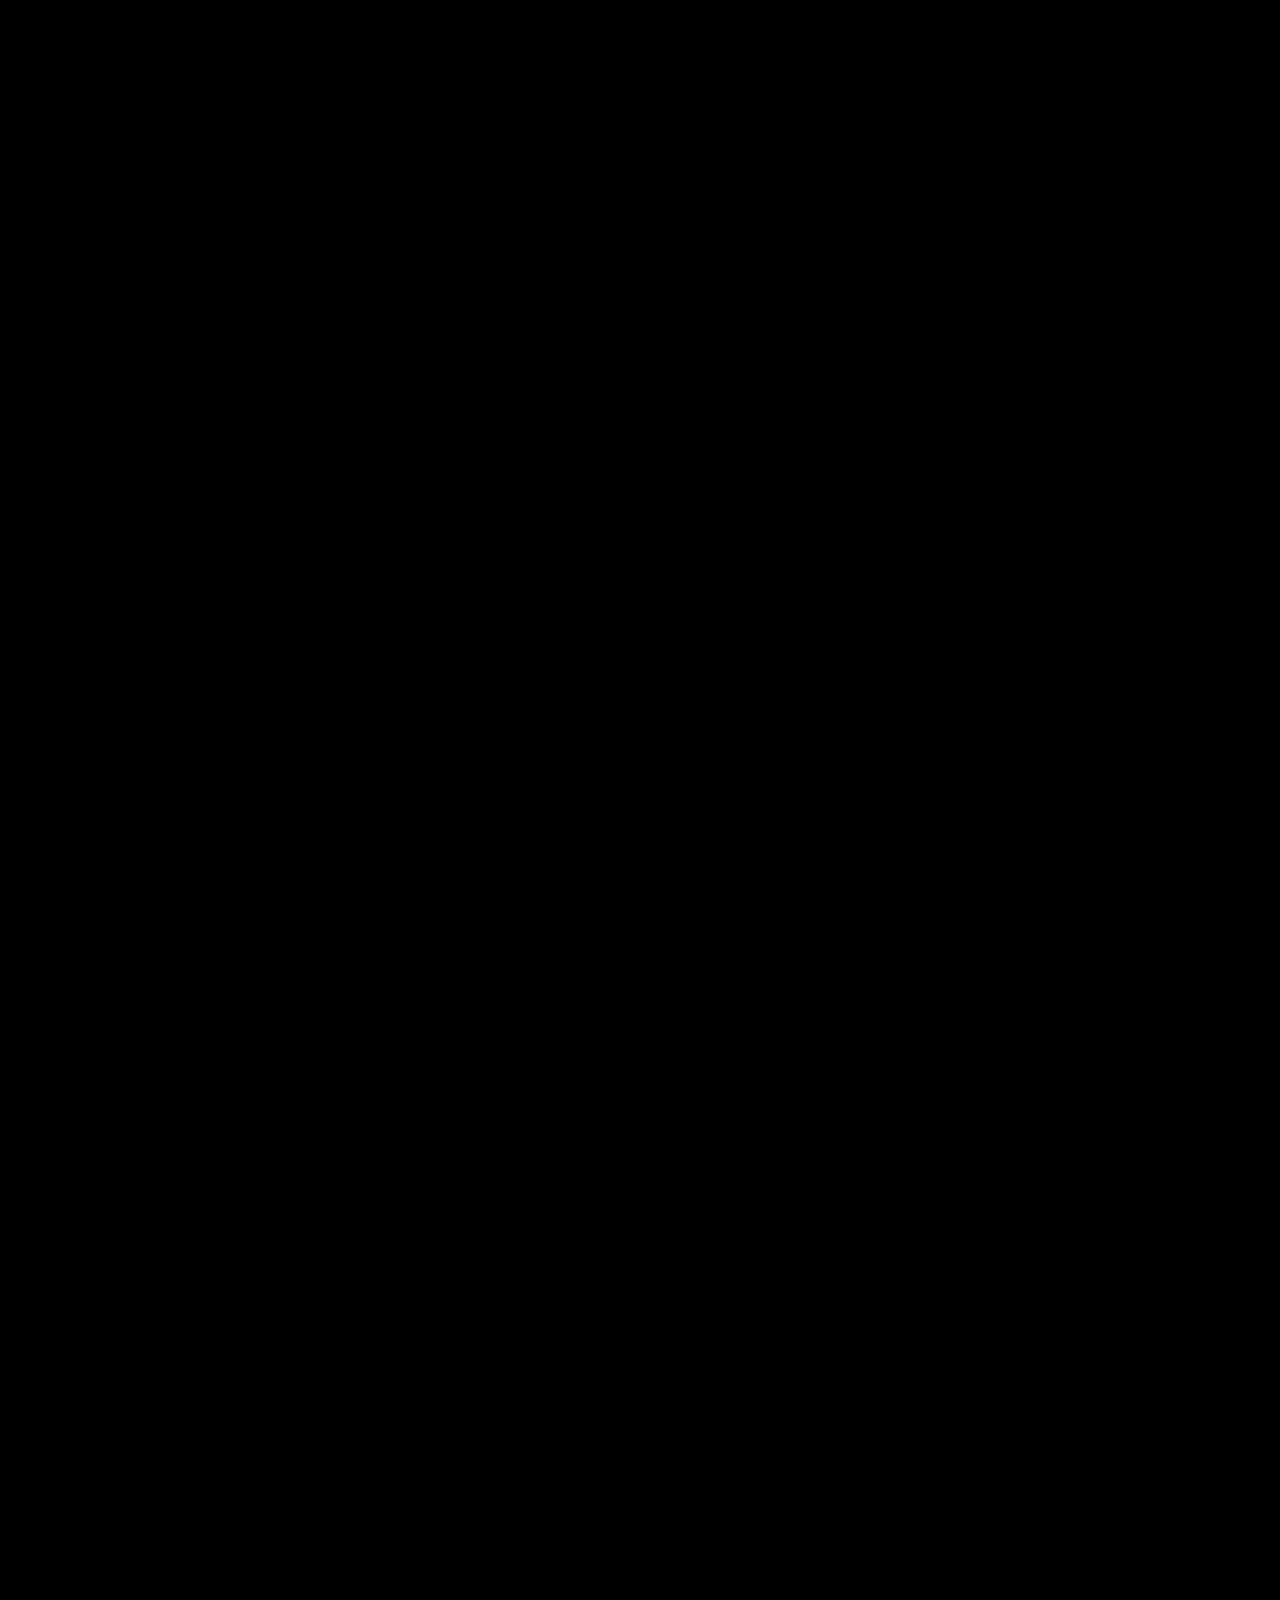
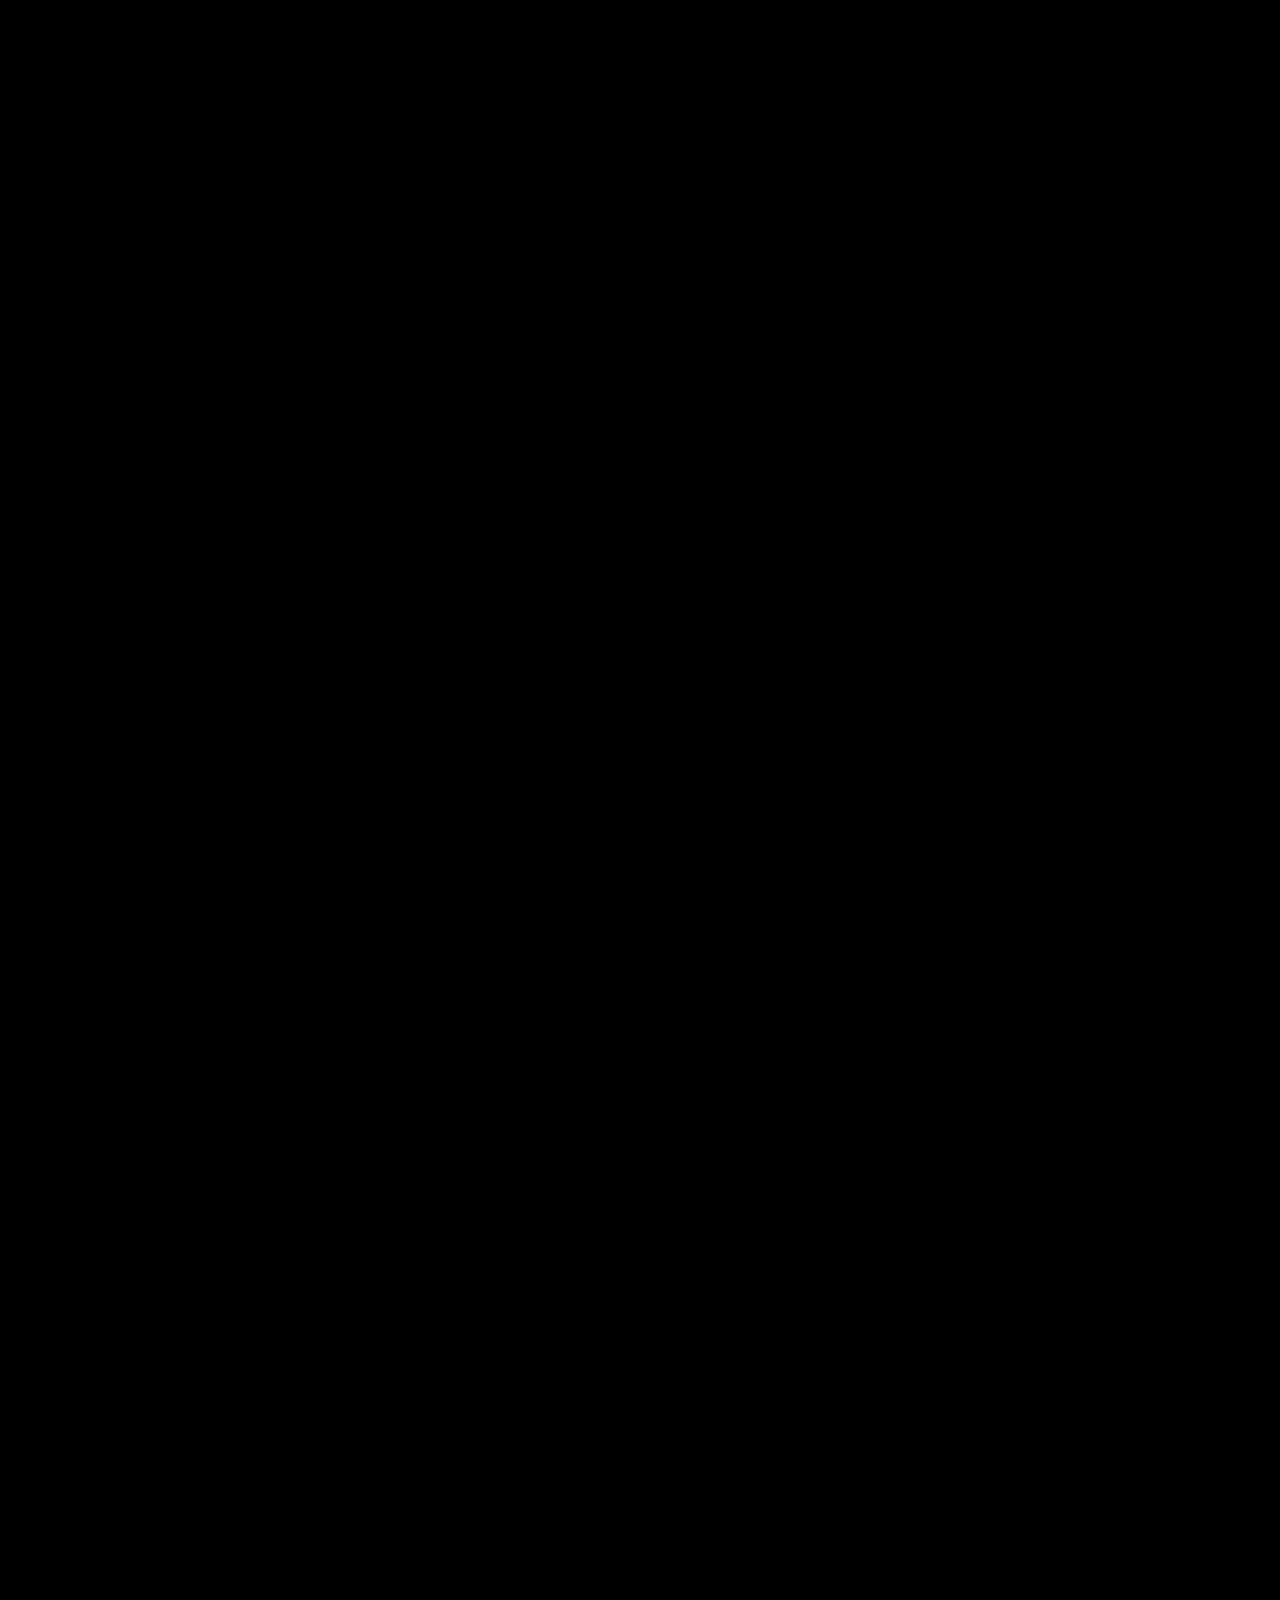
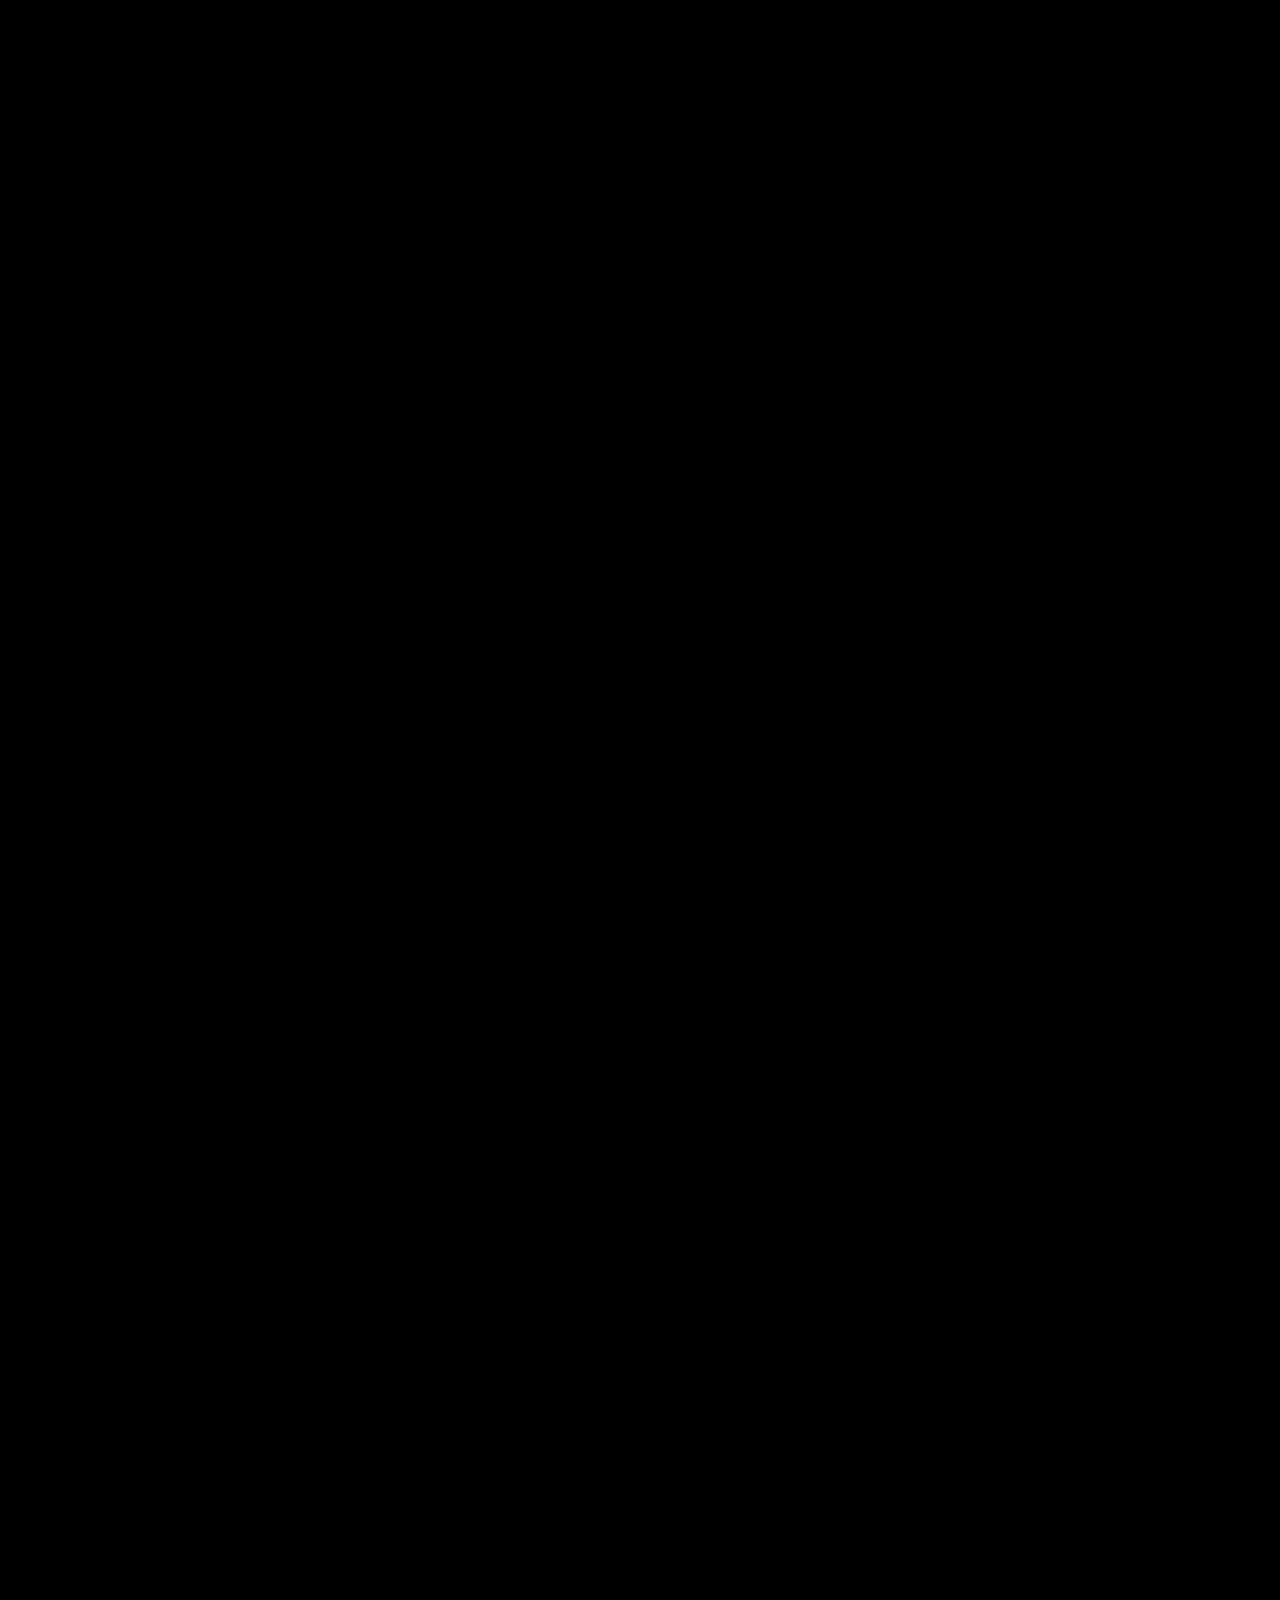
==== commit 826d2c7e: "Agrupa modelos de porta por família de madeira no índice Reordena o array de imagens para que os qua" ====
--- a/index.html
+++ b/index.html
@@ -8,7 +8,7 @@
   <link rel="preconnect" href="https://fonts.googleapis.com">
   <link rel="preconnect" href="https://fonts.gstatic.com" crossorigin>
 
-  <link rel="preload" as="image" href="autoload/Hero.webp" fetchpriority="high">
+  <link rel="preload" as="image" href="portas/image.webp" fetchpriority="high">
   <script src="https://cdn.tailwindcss.com?plugins=forms,container-queries"></script>
   <link href="https://fonts.googleapis.com/css2?family=Inter:wght@200;300;400;500;600&family=Material+Symbols+Outlined:opsz,wght,FILL,GRAD@24,400,0,0&icon_names=arrow_back,arrow_upward,chevron_left,chevron_right,close,search&display=swap" rel="stylesheet">
   <script src="assets/js/components.js"></script>
@@ -27,7 +27,7 @@
     }
   </script>
   <link rel="stylesheet" href="catalogo.css?v=4">
-  <link rel="stylesheet" href="index.css?v=41">
+  <link rel="stylesheet" href="index.css?v=51">
 </head>
 
 <body class="antialiased selection:bg-white selection:text-black">
@@ -56,7 +56,7 @@
   <!-- ─── HERO · imagem full-bleed que desliza para o lado revelando o título ─── -->
   <section id="hero-viewport" class="hero-split">
     <div id="hero-sticky">
-      <div id="hero-bg" class="hero-media" style="background-image: url('autoload/Hero.webp');"></div>
+      <div id="hero-bg" class="hero-media" style="background-image: url('portas/image.webp');"></div>
       <span class="hero-wordmark" aria-hidden="true">porta</span>
       <div id="hero-content" class="hero-copy">
         <span class="hero-eyebrow">Coleção 2026</span>
@@ -177,22 +177,21 @@
       <div class="mtipos-top">
         <div class="mtipos-copy">
           <header class="mtipos-head fade-up">
-            <span class="mtipos-eyebrow">Sobre as madeiras</span>
-            <h2 class="mtipos-title">Madeira maciça ou madeira engenheirada?
-              <span class="mtipos-sub">Entenda as diferenças</span>
+            <span class="mtipos-eyebrow">Portas de passagem</span>
+            <h2 class="mtipos-title">Composição e descritivo
+              <span class="mtipos-sub">Cada camada, do miolo à ferragem</span>
             </h2>
           </header>
 
           <div class="mtipos-intro">
-            <p class="fade-up">Hoje existem diversas formas de construir uma peça de marcenaria, com diferentes
-              espessuras, espécies, acabamentos e tecnologias. Por isso, a escolha não deve ser baseada apenas na
-              estética.</p>
-            <p class="fade-up" style="transition-delay:.06s">Além da beleza e da sensação de aconchego que a madeira
-              proporciona, um painel, uma porta ou um armário é um elemento técnico da obra. Características como
-              estabilidade dimensional, resistência às variações de umidade, espessura e desempenho ao longo do tempo
-              fazem toda a diferença.</p>
-            <p class="mtipos-lead fade-up" style="transition-delay:.12s">A principal comparação é entre a madeira maciça
-              e a madeira engenheirada.</p>
+            <p class="fade-up">Porta de passagem composta por madeiras nacionais brasileiras, com estrutura interna em
+              madeira maciça e serralheria e uma contracapa em compensado naval, material usado em embarcações,
+              resistente à água. Batentes em madeira maciça, para segurança e alta resistência.</p>
+            <p class="fade-up" style="transition-delay:.06s">Acabamento externo em lâmina natural: as nacionais
+              extraídas do norte do Brasil e as importadas da Alemanha, região de Hamburgo, com catedrais homogêneas,
+              todas com certificações rigorosas de manejo florestal sustentável FSC e PEFC.</p>
+            <p class="mtipos-lead fade-up" style="transition-delay:.12s">Cada camada é escolhida por uma razão técnica,
+              não apenas estética.</p>
           </div>
         </div>
 
@@ -221,74 +220,133 @@
         </div>
       </div>
 
-      <div class="mtipos-cards">
-
-  <!-- Madeira Maciça -->
-  <article class="mtipos-card fade-up visible">
-
-    <span class="mtipos-badge">Peça Única</span>
-
-    <h3 class="mtipos-card-title">Madeira Maciça</h3>
-
-    <p class="mtipos-intro">
-      Produzida a partir de uma única peça de madeira, preservando toda a
-      autenticidade e a beleza natural da matéria-prima.
-    </p>
-
-    <div class="mtipos-divider"></div>
-
-    <h4>Características</h4>
-
-    <ul class="mtipos-list">
-      <li>Peça única de madeira maciça</li>
-      <li>Visual totalmente natural</li>
-      <li>Movimentação natural da madeira</li>
-      <li>Pode apresentar frestas e empenamentos</li>
-      <li>Mais indicada para ambientes com clima estável</li>
-    </ul>
-
-    <div class="mtipos-footer">
-      <h4>Ideal para</h4>
-      <p>Projetos que valorizam a autenticidade da madeira maciça.</p>
-    </div>
-
-  </article>
-
-  <!-- Madeira Engenheirada -->
-  <article class="mtipos-card mtipos-card--eng fade-up visible" style="transition-delay:.08s">
-
-    <span class="mtipos-badge">Alta Estabilidade</span>
-
-    <h3 class="mtipos-card-title">Madeira Engenheirada</h3>
-
-    <p class="mtipos-intro">
-      Estrutura multicamadas desenvolvida para reduzir movimentações naturais,
-      mantendo toda a beleza e a textura da madeira nobre.
-    </p>
-
-    <div class="mtipos-divider"></div>
-
-    <h4>Vantagens</h4>
-
-    <ul class="mtipos-list">
-      <li>100% madeira natural</li>
-      <li>Estrutura multicamadas</li>
-      <li>Maior estabilidade dimensional</li>
-      <li>Resistência às variações climáticas</li>
-      <li>Permite painéis e portas de grandes dimensões</li>
-      <li>Excelente desempenho em portas ocultas e armários embutidos</li>
-    </ul>
-
-    <div class="mtipos-footer">
-      <h4>Ideal para</h4>
-      <p>Residências e projetos de alto padrão que exigem máxima estabilidade.</p>
-    </div>
-
-  </article>
-
-</div>
-      <p class="mtipos-outro fade-up">O resultado é uma marcenaria que mantém a elegância da madeira maciça, mas com
-        desempenho superior, oferecendo mais segurança, conforto e estabilidade para o dia a dia.</p>
+      <!-- Descritivo em linhas: numeração + filetes, sem caixas -->
+      <div class="pdesc">
+
+        <article class="pdesc-row fade-up">
+          <div class="pdesc-side">
+            <span class="pdesc-num">01</span>
+            <span class="pdesc-label">Estrutura</span>
+            <h3 class="pdesc-title">Madeiras nacionais brasileiras</h3>
+          </div>
+          <div class="pdesc-body">
+            <p class="pdesc-lead">Estrutura interna em madeira maciça e serralheria, com contracapa em compensado
+              naval, o mesmo material usado em embarcações.</p>
+            <div class="pdesc-specs">
+              <span class="pdesc-specs-label">Composição</span>
+              <ul class="pdesc-list">
+                <li>Madeiras nacionais brasileiras</li>
+                <li>Miolo em madeira maciça e serralheria</li>
+                <li>Contracapa em compensado naval, resistente à água</li>
+                <li>Batentes em madeira maciça</li>
+              </ul>
+            </div>
+            <p class="pdesc-result"><span class="pdesc-result-label">Resultado</span>Segurança e alta resistência ao
+              longo do tempo.</p>
+          </div>
+        </article>
+
+        <article class="pdesc-row fade-up">
+          <div class="pdesc-side">
+            <span class="pdesc-num">02</span>
+            <span class="pdesc-label">Acabamento externo</span>
+            <h3 class="pdesc-title">Lâmina natural</h3>
+          </div>
+          <div class="pdesc-body">
+            <p class="pdesc-lead">Lâminas nacionais extraídas do norte do Brasil e importadas da Alemanha, região de
+              Hamburgo, com catedrais homogêneas.</p>
+            <div class="pdesc-specs">
+              <span class="pdesc-specs-label">Origem e certificação</span>
+              <ul class="pdesc-list">
+                <li>Lâmina nacional · norte do Brasil</li>
+                <li>Lâmina importada · Alemanha, região de Hamburgo</li>
+                <li>Catedrais homogêneas</li>
+                <li>Certificações rigorosas de manejo florestal sustentável FSC e PEFC</li>
+              </ul>
+            </div>
+            <p class="pdesc-result"><span class="pdesc-result-label">Resultado</span>Desenho de veios uniforme e origem
+              responsável comprovada.</p>
+          </div>
+        </article>
+
+        <article class="pdesc-row fade-up">
+          <div class="pdesc-side">
+            <span class="pdesc-num">03</span>
+            <span class="pdesc-label">Proteção</span>
+            <h3 class="pdesc-title">Lustração base água</h3>
+          </div>
+          <div class="pdesc-body">
+            <p class="pdesc-lead">Proteção com lustração base água da renomada marca italiana <span translate="no"
+                class="notranslate">Milesi</span>.</p>
+            <div class="pdesc-specs">
+              <span class="pdesc-specs-label">Características</span>
+              <ul class="pdesc-list">
+                <li>Lustração base água</li>
+                <li>Marca italiana <span translate="no" class="notranslate">Milesi</span></li>
+                <li>Mantém a tonalidade e a cor da madeira viva</li>
+              </ul>
+            </div>
+            <p class="pdesc-result"><span class="pdesc-result-label">Resultado</span>A madeira preserva o tom natural,
+              sem película amarelada.</p>
+          </div>
+        </article>
+
+        <article class="pdesc-row fade-up">
+          <div class="pdesc-side">
+            <span class="pdesc-num">04</span>
+            <span class="pdesc-label">Ferragens</span>
+            <h3 class="pdesc-title"><span translate="no" class="notranslate">Häfele</span> · Alemanha</h3>
+          </div>
+          <div class="pdesc-body">
+            <p class="pdesc-lead">Ferragens produzidas e fornecidas da Alemanha pela renomada <span translate="no"
+                class="notranslate">Häfele</span>, em aço inox.</p>
+            <div class="pdesc-specs">
+              <span class="pdesc-specs-label">Sistema de travamento</span>
+              <ul class="pdesc-list">
+                <li>Material em aço inox</li>
+                <li>Fechadura auxiliar lingueta</li>
+                <li>Imãs embutidos no topo para estabilidade</li>
+                <li>Dobradiças invisíveis 3D com regulagem articulada</li>
+              </ul>
+            </div>
+            <p class="pdesc-result"><span class="pdesc-result-label">Resultado</span>Fechamento preciso, silencioso e
+              regulável em todos os eixos.</p>
+          </div>
+        </article>
+
+      </div>
+
+      <!-- Outros acabamentos — um cartão por acabamento -->
+      <div class="pacab">
+        <span class="pacab-eyebrow fade-up">Outros acabamentos</span>
+        <div class="pacab-grid">
+
+          <article class="pacab-card fade-up">
+            <span class="pacab-num">01</span>
+            <h3 class="pacab-title">Ripado maciço</h3>
+            <p>Réguas em madeira maciça aplicadas em ritmo contínuo, com relevo e sombra próprios.</p>
+          </article>
+
+          <article class="pacab-card fade-up" style="transition-delay:.06s">
+            <span class="pacab-num">02</span>
+            <h3 class="pacab-title">Assoalho</h3>
+            <p>A mesma régua do piso levada à porta, dando continuidade ao desenho do ambiente.</p>
+          </article>
+
+          <article class="pacab-card fade-up" style="transition-delay:.12s">
+            <span class="pacab-num">03</span>
+            <h3 class="pacab-title">Laca colorida</h3>
+            <p>Superfície lisa em laca, na cor definida pelo projeto.</p>
+          </article>
+
+          <article class="pacab-card fade-up" style="transition-delay:.18s">
+            <span class="pacab-num">04</span>
+            <h3 class="pacab-title"><span translate="no" class="notranslate">Shou sugi ban</span></h3>
+            <p>Técnica japonesa de queima controlada da madeira, de textura marcada e tom profundo.</p>
+          </article>
+
+        </div>
+      </div>
 
       <!-- Bloco final: como a madeira reage -->
       <div class="mtipos-react">
--- a/index.css
+++ b/index.css
@@ -1307,6 +1307,223 @@
   color: var(--accent);
 }
 
+/* ═══ Descritivo em linhas — numeração + filetes, sem caixas ═══ */
+#madeiras-tipos .pdesc {
+  margin-top: clamp(2.5rem, 5vw, 4rem);
+  border-top: 1px solid var(--ink-10);
+}
+
+#madeiras-tipos .pdesc-row {
+  display: grid;
+  grid-template-columns: minmax(0, .42fr) minmax(0, 1fr);
+  gap: clamp(1.5rem, 5vw, 5rem);
+  align-items: start;
+  padding: clamp(2.25rem, 4vw, 3.5rem) 0;
+  border-bottom: 1px solid var(--ink-10);
+}
+
+#madeiras-tipos .pdesc-side {
+  display: flex;
+  flex-direction: column;
+  gap: .75rem;
+}
+
+#madeiras-tipos .pdesc-num {
+  font-family: var(--font-display);
+  font-weight: 200;
+  font-size: clamp(2.25rem, 4.5vw, 3.5rem);
+  line-height: .9;
+  letter-spacing: -.04em;
+  color: var(--accent);
+}
+
+#madeiras-tipos .pdesc-label {
+  font-size: var(--text-caption);
+  font-weight: 400;
+  letter-spacing: .4em;
+  text-transform: uppercase;
+  color: var(--ink-55);
+}
+
+#madeiras-tipos .pdesc-title {
+  margin: 0;
+  font-family: var(--font-display);
+  font-weight: 300;
+  letter-spacing: -.02em;
+  line-height: 1.15;
+  font-size: clamp(1.15rem, 1.75vw, 1.5rem);
+  color: var(--ink-95);
+  max-width: none;
+  text-wrap: balance;
+}
+
+#madeiras-tipos .pdesc-body {
+  display: flex;
+  flex-direction: column;
+  gap: clamp(1.25rem, 2.5vw, 1.75rem);
+  max-width: 42rem;
+}
+
+#madeiras-tipos .pdesc-lead {
+  margin: 0;
+  font-size: var(--text-body);
+  font-weight: 300;
+  line-height: 1.75;
+  color: var(--ink-70);
+}
+
+/* Especificações: rótulo + linhas separadas por filete (sem marcadores soltos) */
+#madeiras-tipos .pdesc-specs-label {
+  display: block;
+  margin-bottom: .85rem;
+  font-size: var(--text-caption);
+  font-weight: 400;
+  letter-spacing: .3em;
+  text-transform: uppercase;
+  color: var(--ink-40);
+}
+
+#madeiras-tipos .pdesc-list {
+  list-style: none;
+  margin: 0;
+  padding: 0;
+  border-top: 1px solid var(--ink-10);
+}
+
+/* fluxo inline (não grid): trechos em <span> seguem na mesma linha do texto */
+#madeiras-tipos .pdesc-list li {
+  position: relative;
+  padding: .7rem 0 .7rem 1.25rem;
+  border-bottom: 1px solid var(--ink-10);
+  font-size: var(--text-small);
+  font-weight: 300;
+  line-height: 1.6;
+  color: var(--ink-95);
+}
+
+#madeiras-tipos .pdesc-list li::before {
+  content: "";
+  position: absolute;
+  left: 0;
+  top: 1.32em;
+  width: 5px;
+  height: 5px;
+  border-radius: 50%;
+  background: var(--accent);
+}
+
+#madeiras-tipos .pdesc-result {
+  margin: 0;
+  font-size: var(--text-small);
+  font-weight: 300;
+  line-height: 1.7;
+  color: var(--ink-95);
+}
+
+#madeiras-tipos .pdesc-result-label {
+  display: block;
+  margin-bottom: .4rem;
+  font-size: var(--text-caption);
+  font-weight: 400;
+  letter-spacing: .3em;
+  text-transform: uppercase;
+  color: var(--ink-40);
+}
+
+/* Outros acabamentos — um cartão por acabamento */
+#madeiras-tipos .pacab {
+  margin-top: clamp(2.5rem, 4.5vw, 4rem);
+}
+
+#madeiras-tipos .pacab-eyebrow {
+  display: block;
+  margin-bottom: clamp(1.5rem, 3vw, 2.25rem);
+  font-size: var(--text-caption);
+  font-weight: 400;
+  letter-spacing: .4em;
+  text-transform: uppercase;
+  color: var(--ink-55);
+}
+
+#madeiras-tipos .pacab-grid {
+  display: grid;
+  grid-template-columns: repeat(4, minmax(0, 1fr));
+  gap: clamp(1rem, 2vw, 1.75rem);
+}
+
+#madeiras-tipos .pacab-card {
+  border: 1px solid var(--ink-10);
+  border-top: 2px solid var(--accent);
+  padding: clamp(1.5rem, 2.6vw, 2.25rem);
+  display: flex;
+  flex-direction: column;
+  gap: .85rem;
+}
+
+#madeiras-tipos .pacab-num {
+  font-size: var(--text-caption);
+  font-weight: 400;
+  letter-spacing: .3em;
+  color: var(--ink-40);
+}
+
+#madeiras-tipos .pacab-title {
+  margin: 0;
+  font-family: var(--font-display);
+  font-weight: 300;
+  letter-spacing: -.02em;
+  line-height: 1.15;
+  font-size: clamp(1.15rem, 1.8vw, 1.5rem);
+  color: var(--ink-95);
+}
+
+#madeiras-tipos .pacab-card p {
+  margin: 0;
+  font-size: var(--text-small);
+  font-weight: 300;
+  line-height: 1.7;
+  color: var(--ink-70);
+}
+
+@media (max-width:1024px) {
+  #madeiras-tipos .pacab-grid {
+    grid-template-columns: repeat(2, minmax(0, 1fr));
+  }
+}
+
+@media (max-width:560px) {
+  #madeiras-tipos .pacab-grid {
+    grid-template-columns: 1fr;
+  }
+}
+
+@media (max-width:900px) {
+  #madeiras-tipos .pdesc-row {
+    grid-template-columns: 1fr;
+    gap: 1.5rem;
+  }
+
+  #madeiras-tipos .pdesc-side {
+    flex-direction: row;
+    align-items: baseline;
+    flex-wrap: wrap;
+    gap: .5rem 1rem;
+  }
+
+  #madeiras-tipos .pdesc-num {
+    font-size: clamp(1.5rem, 6vw, 2rem);
+  }
+
+  #madeiras-tipos .pdesc-title {
+    flex: 1 0 100%;
+    max-width: none;
+  }
+
+  #madeiras-tipos .pdesc-list li {
+    padding-left: 1rem;
+  }
+}
+
 #madeiras-tipos .mtipos-card p {
   margin: 0;
   font-size: var(--text-small);
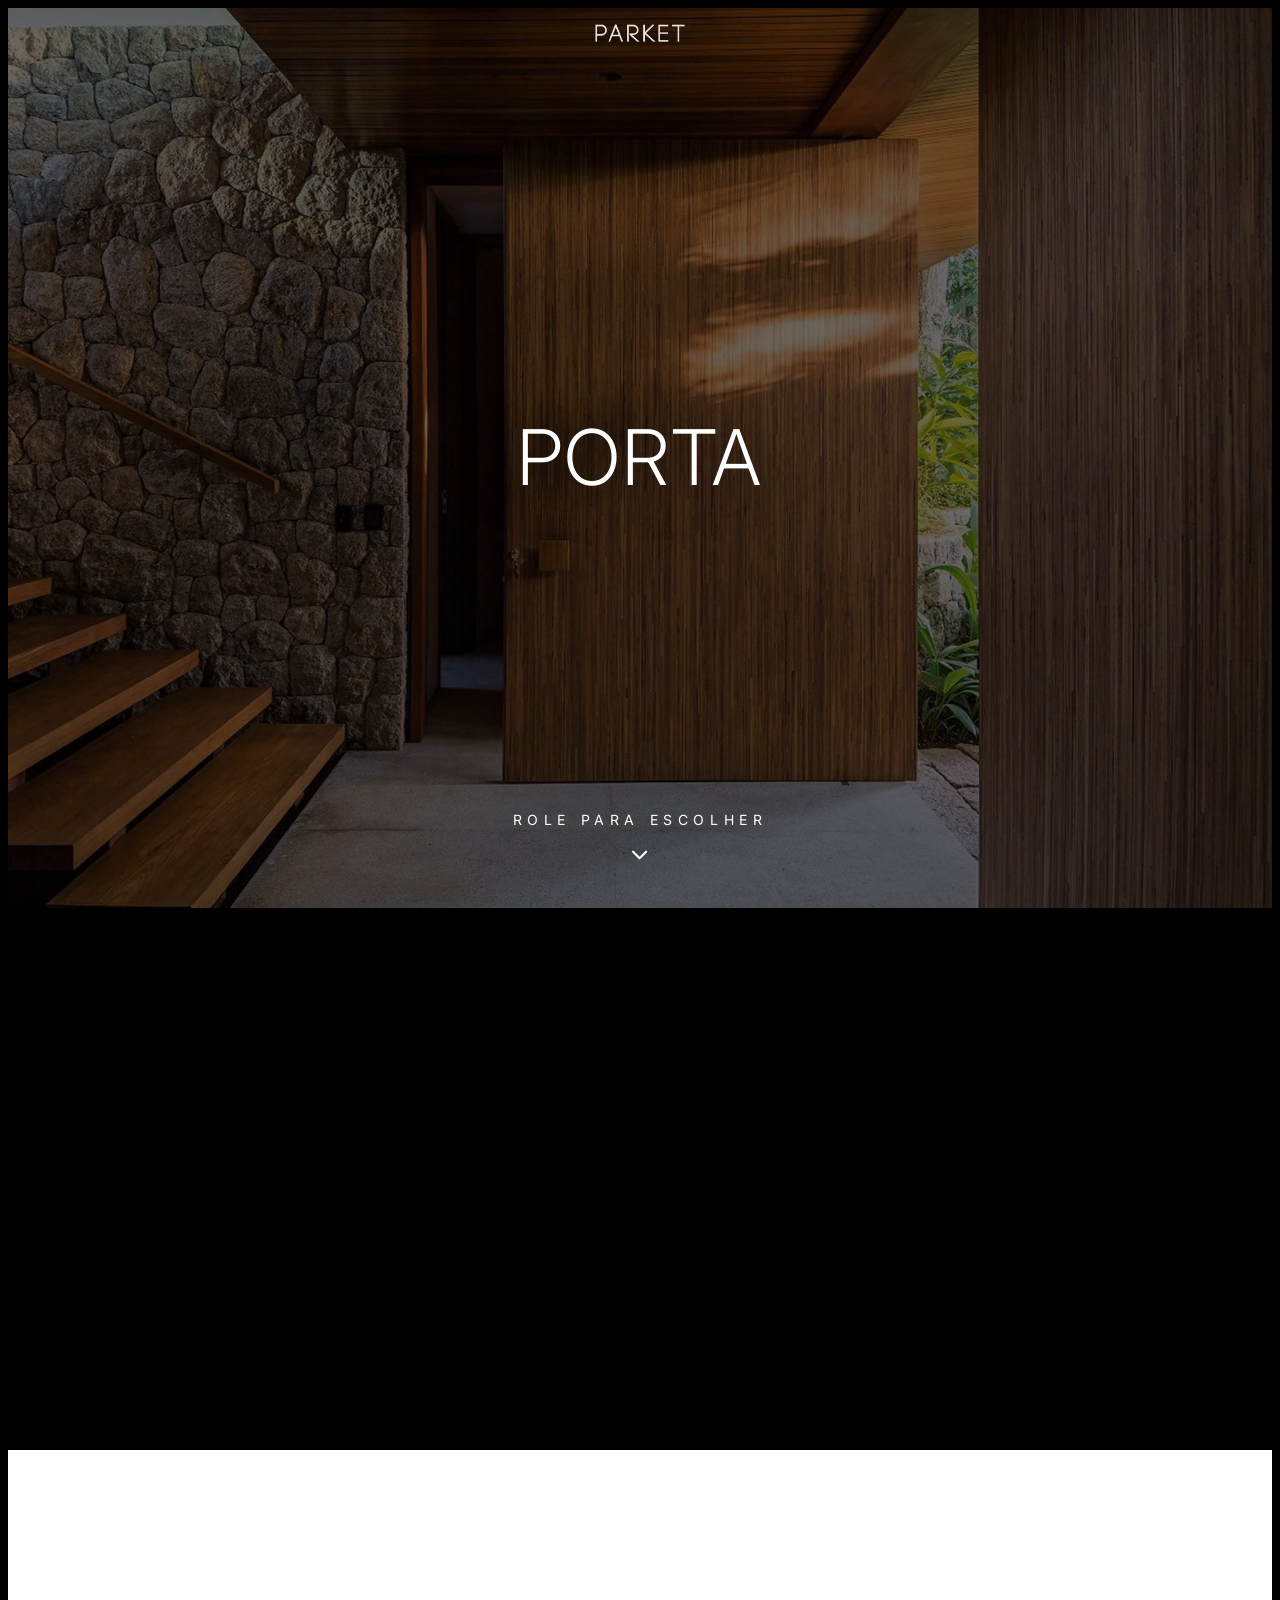
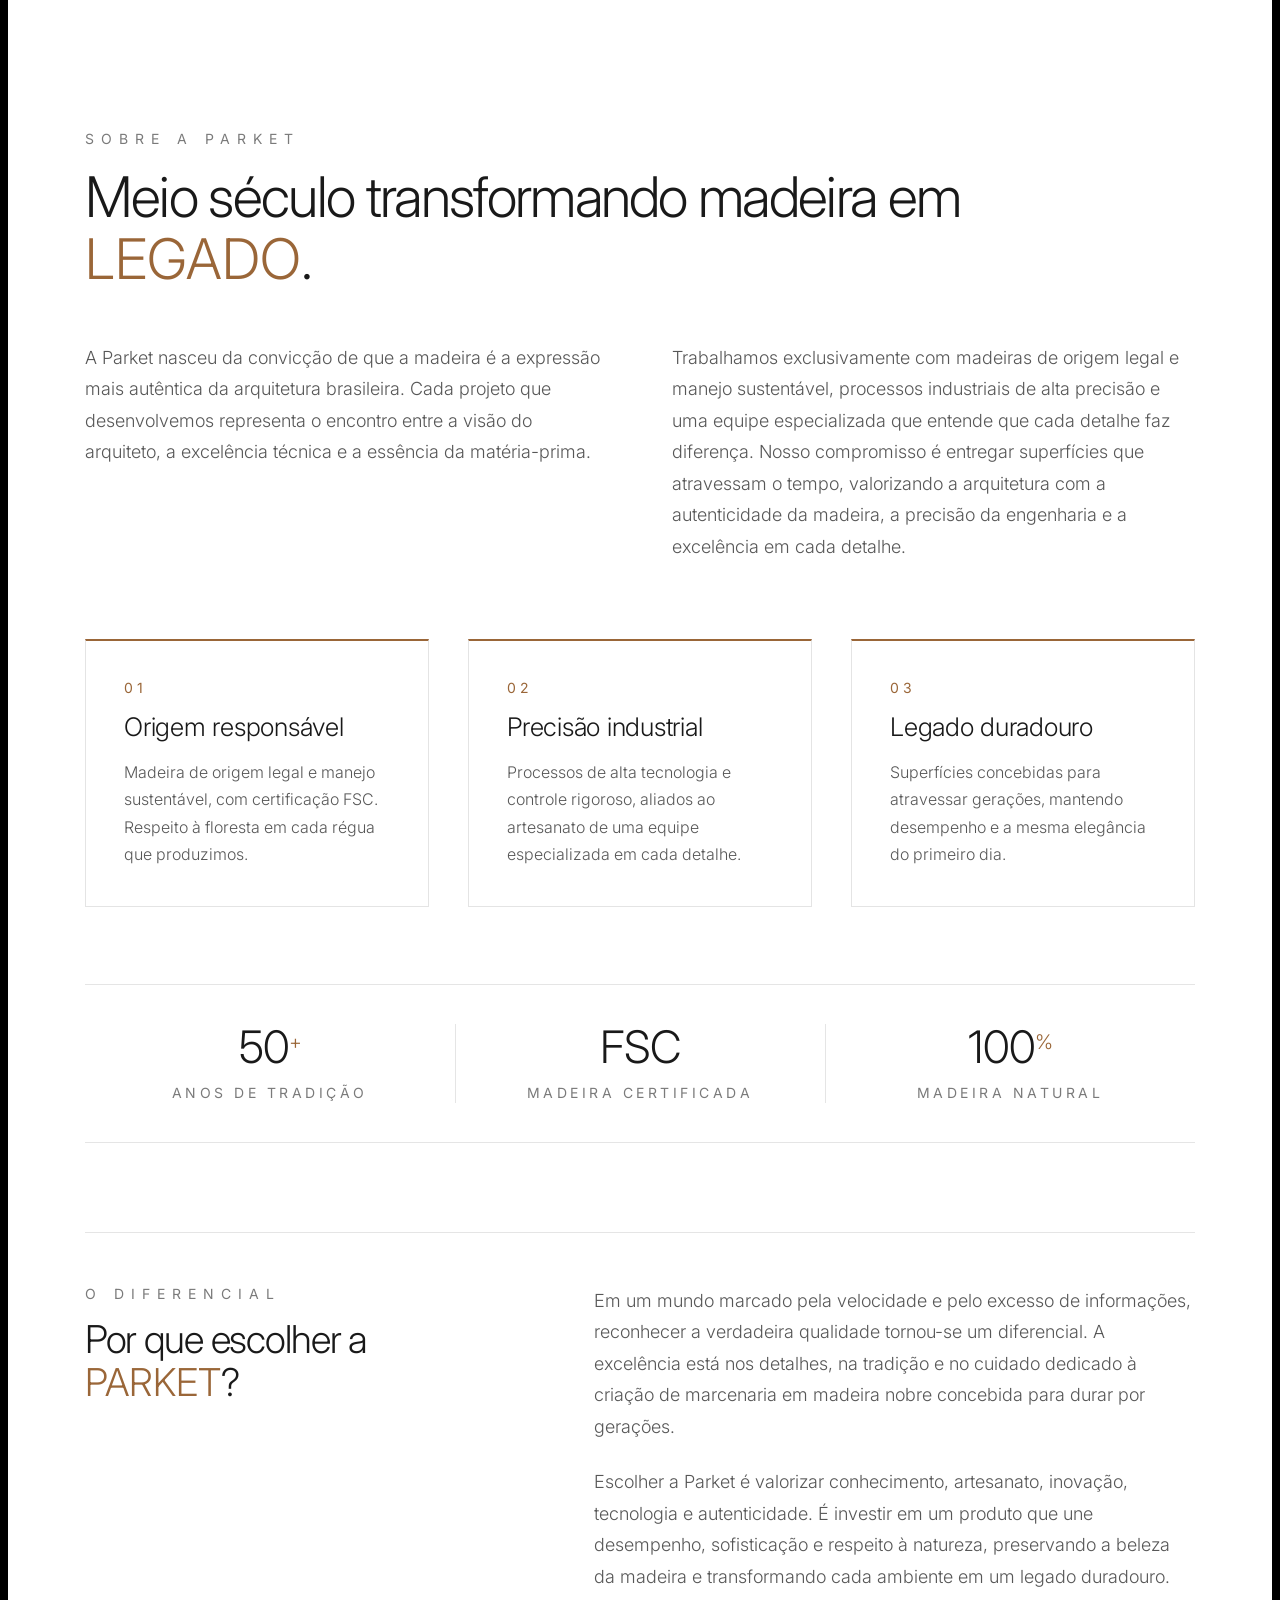
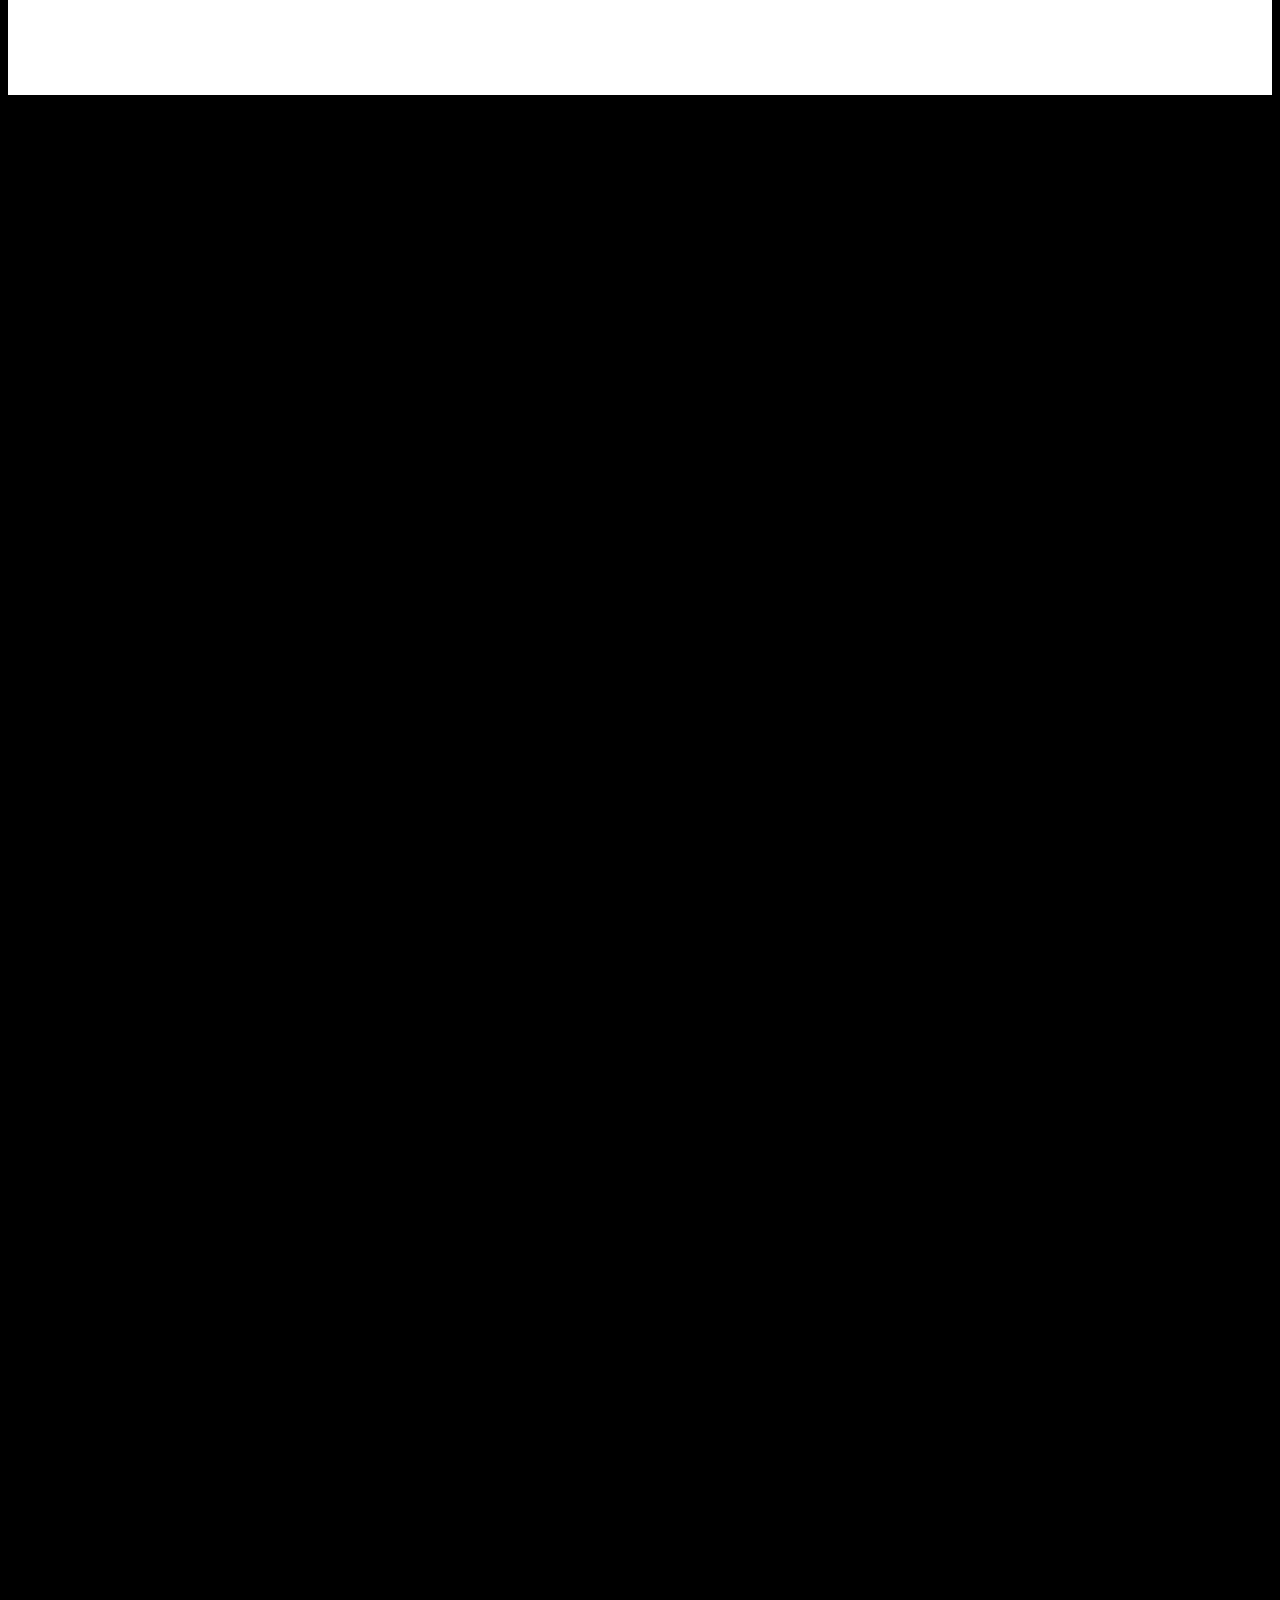
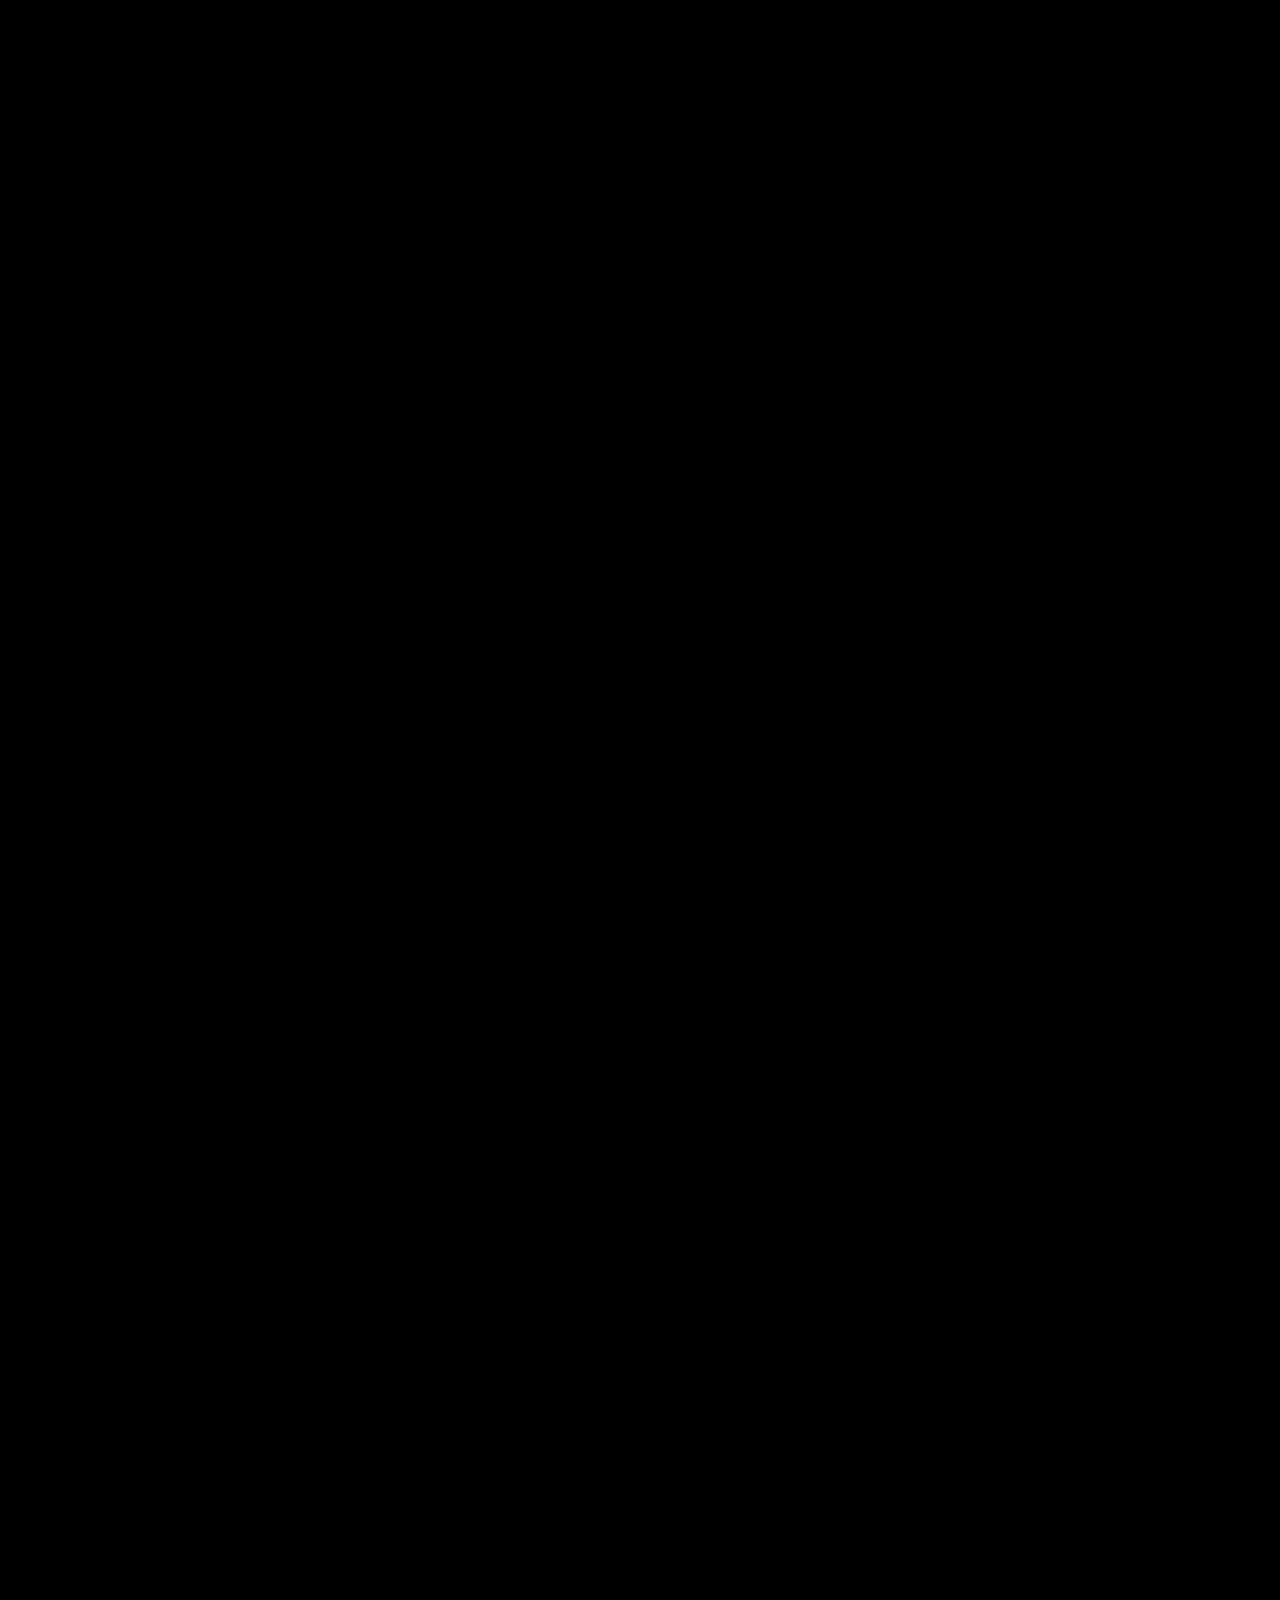
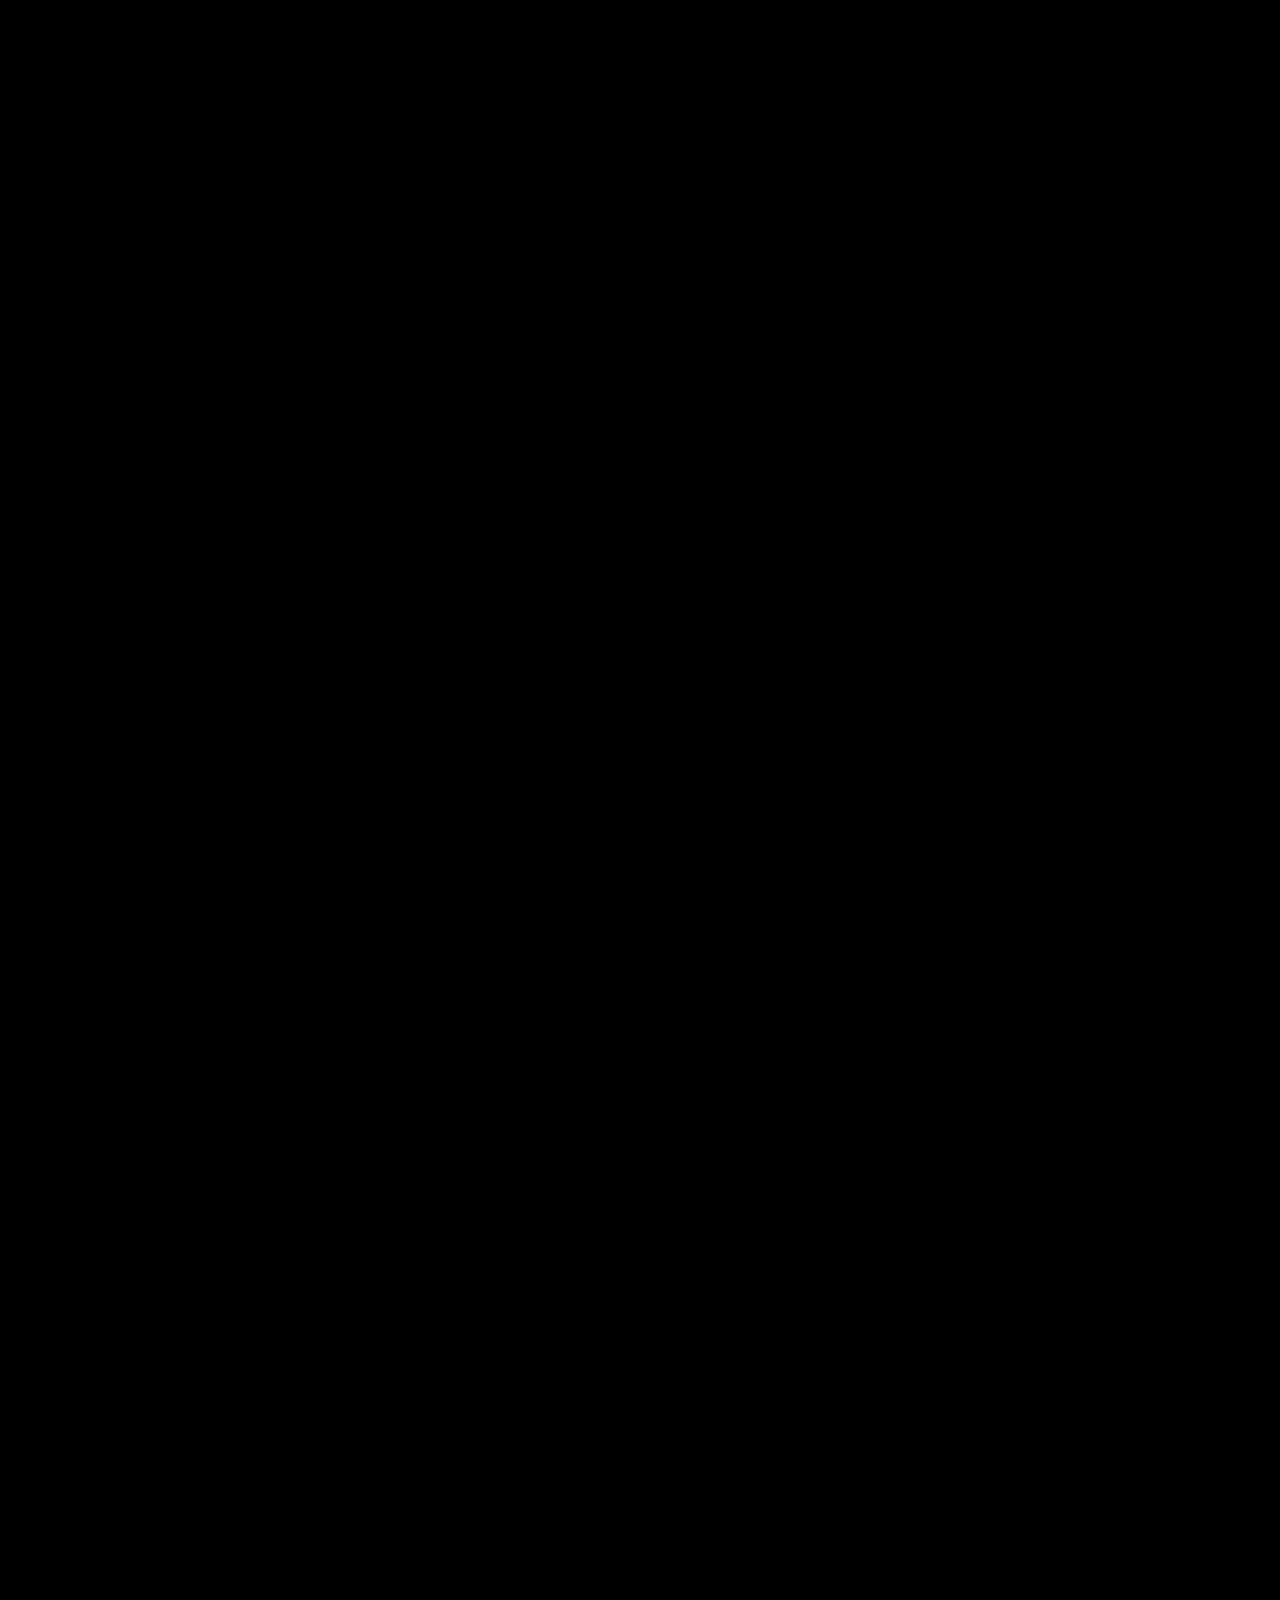
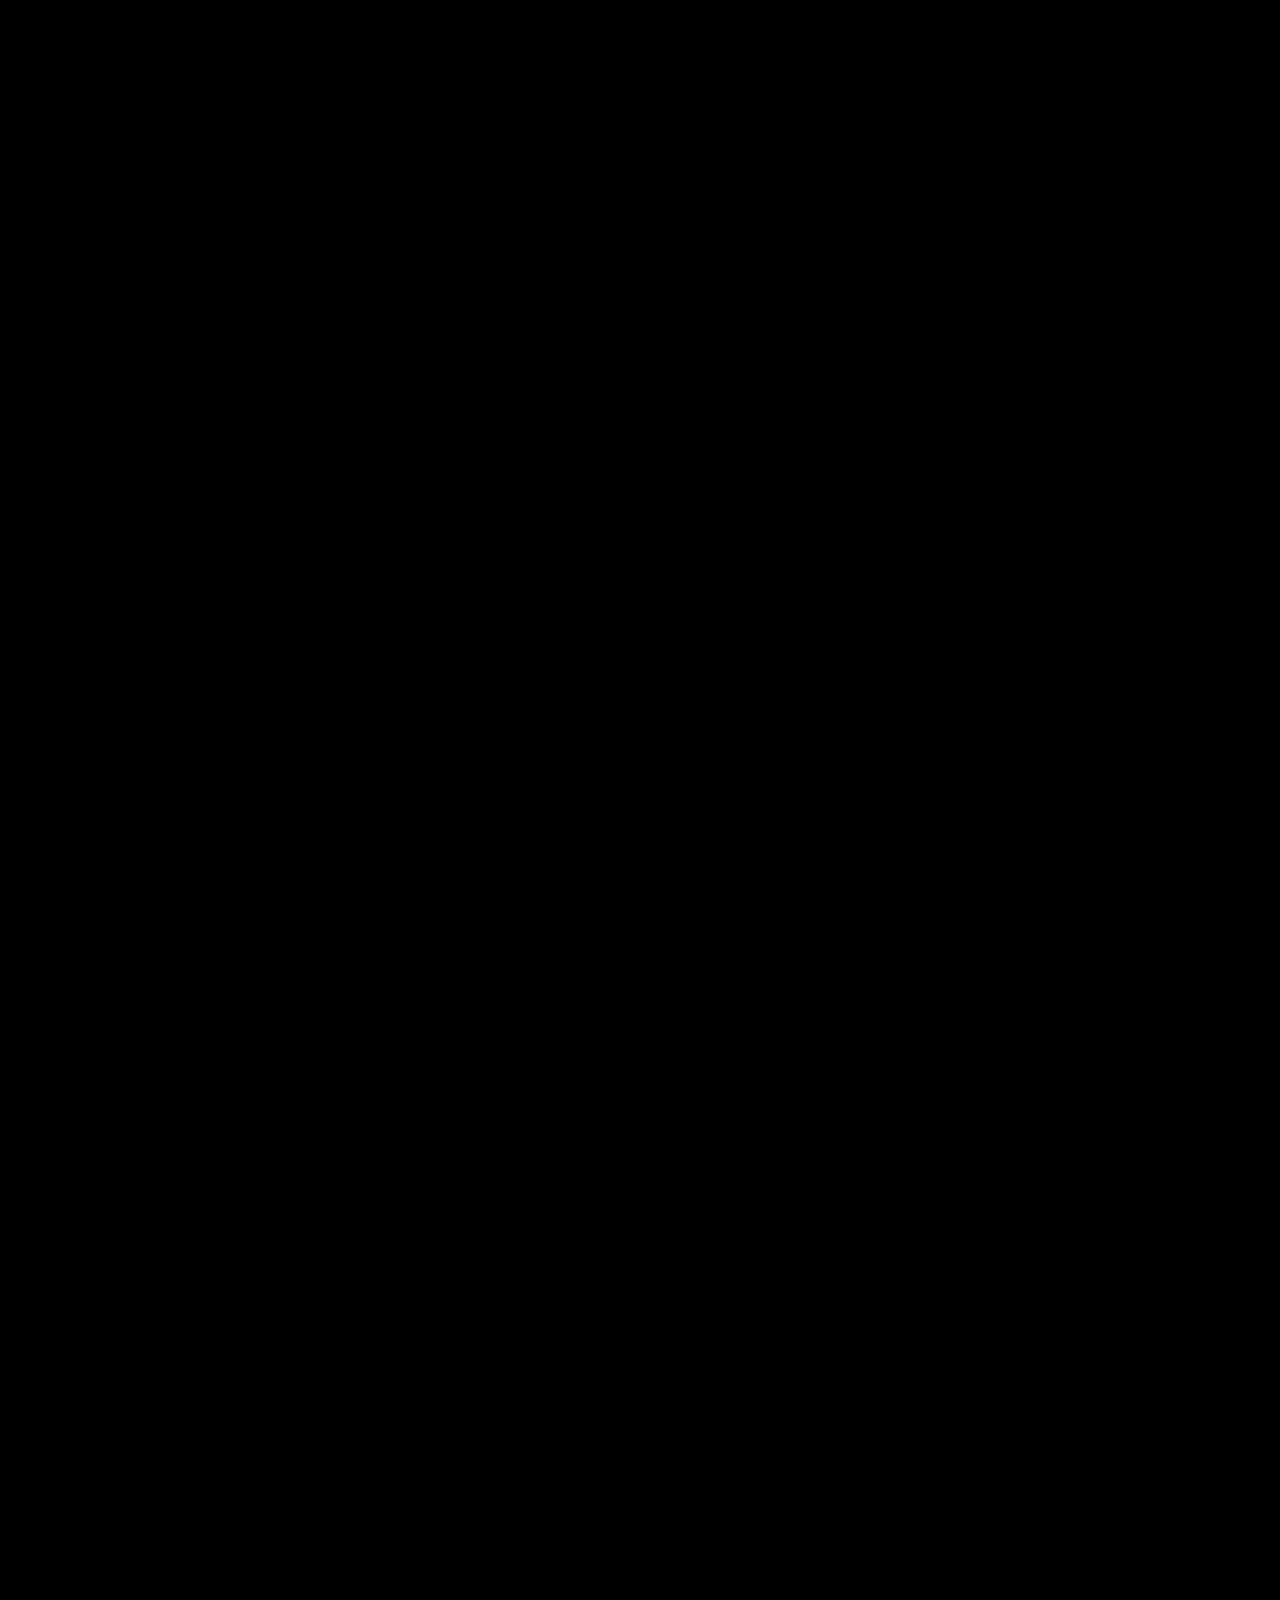
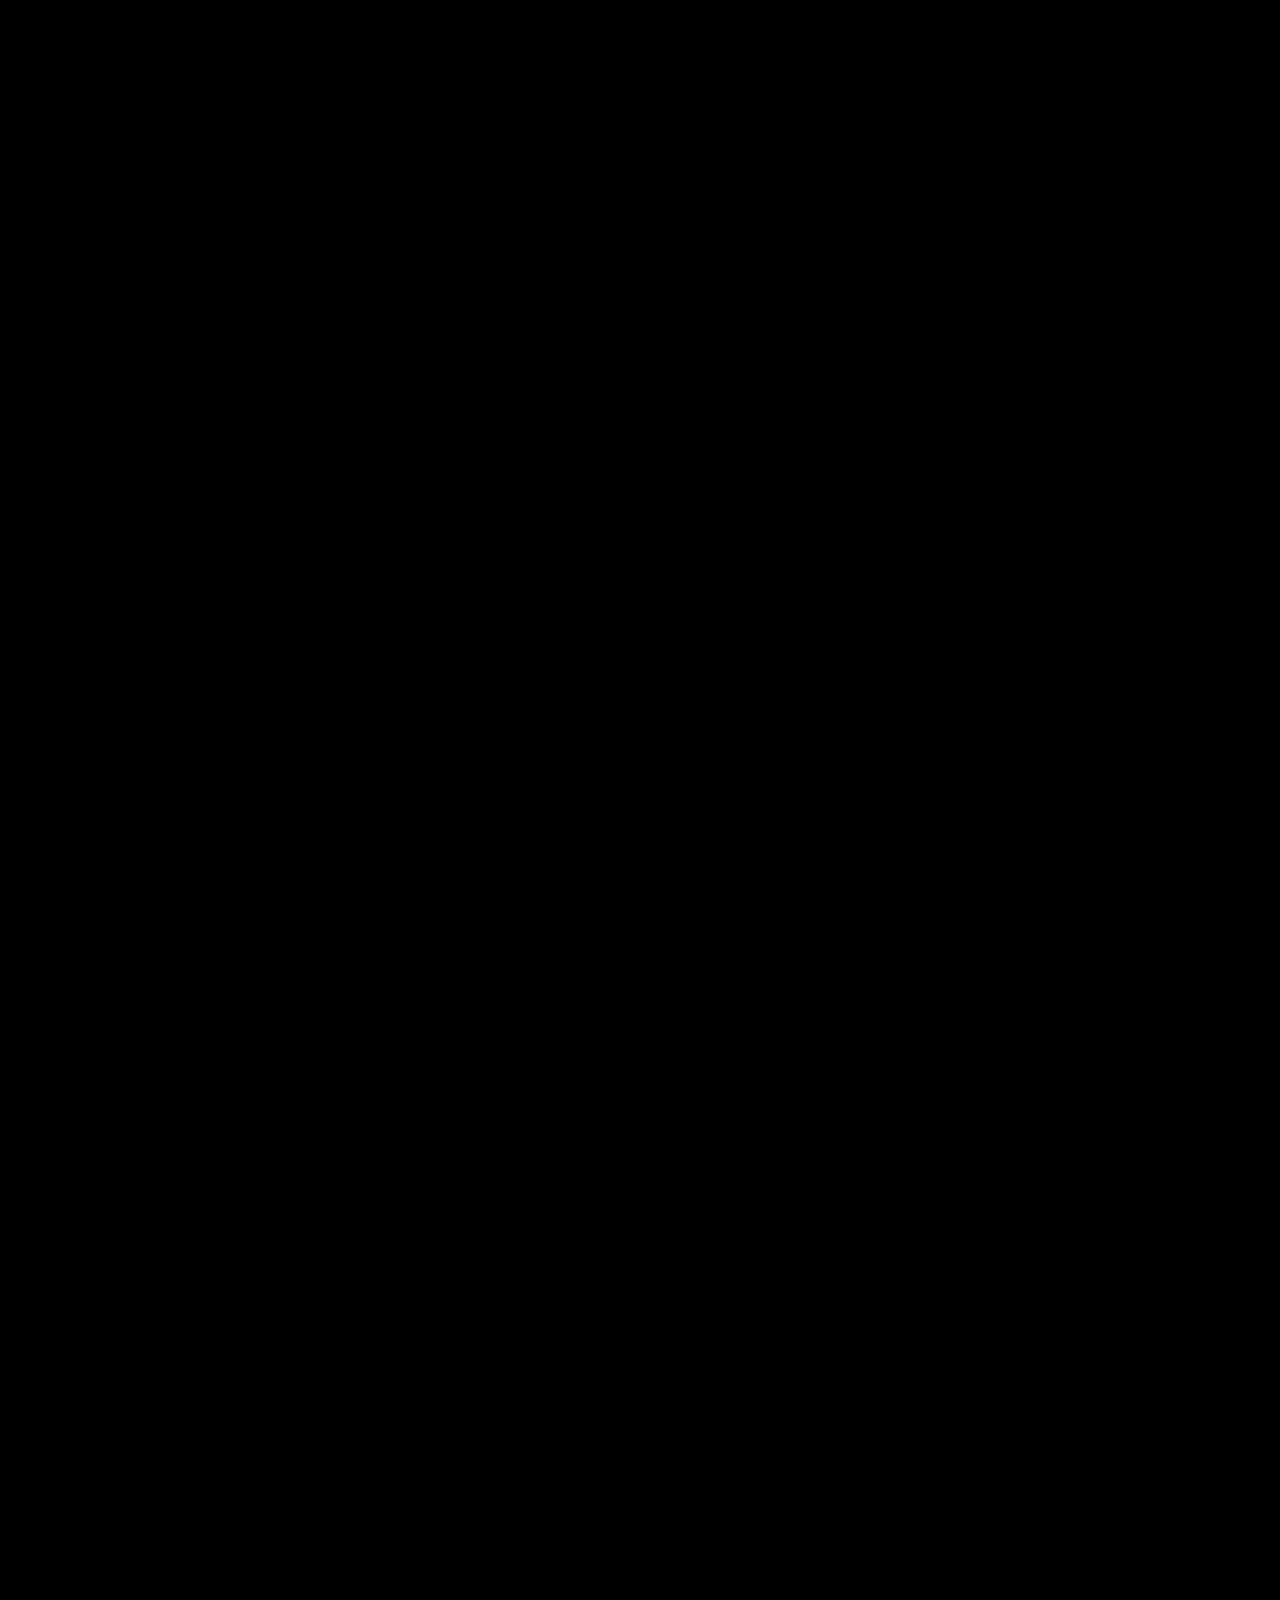
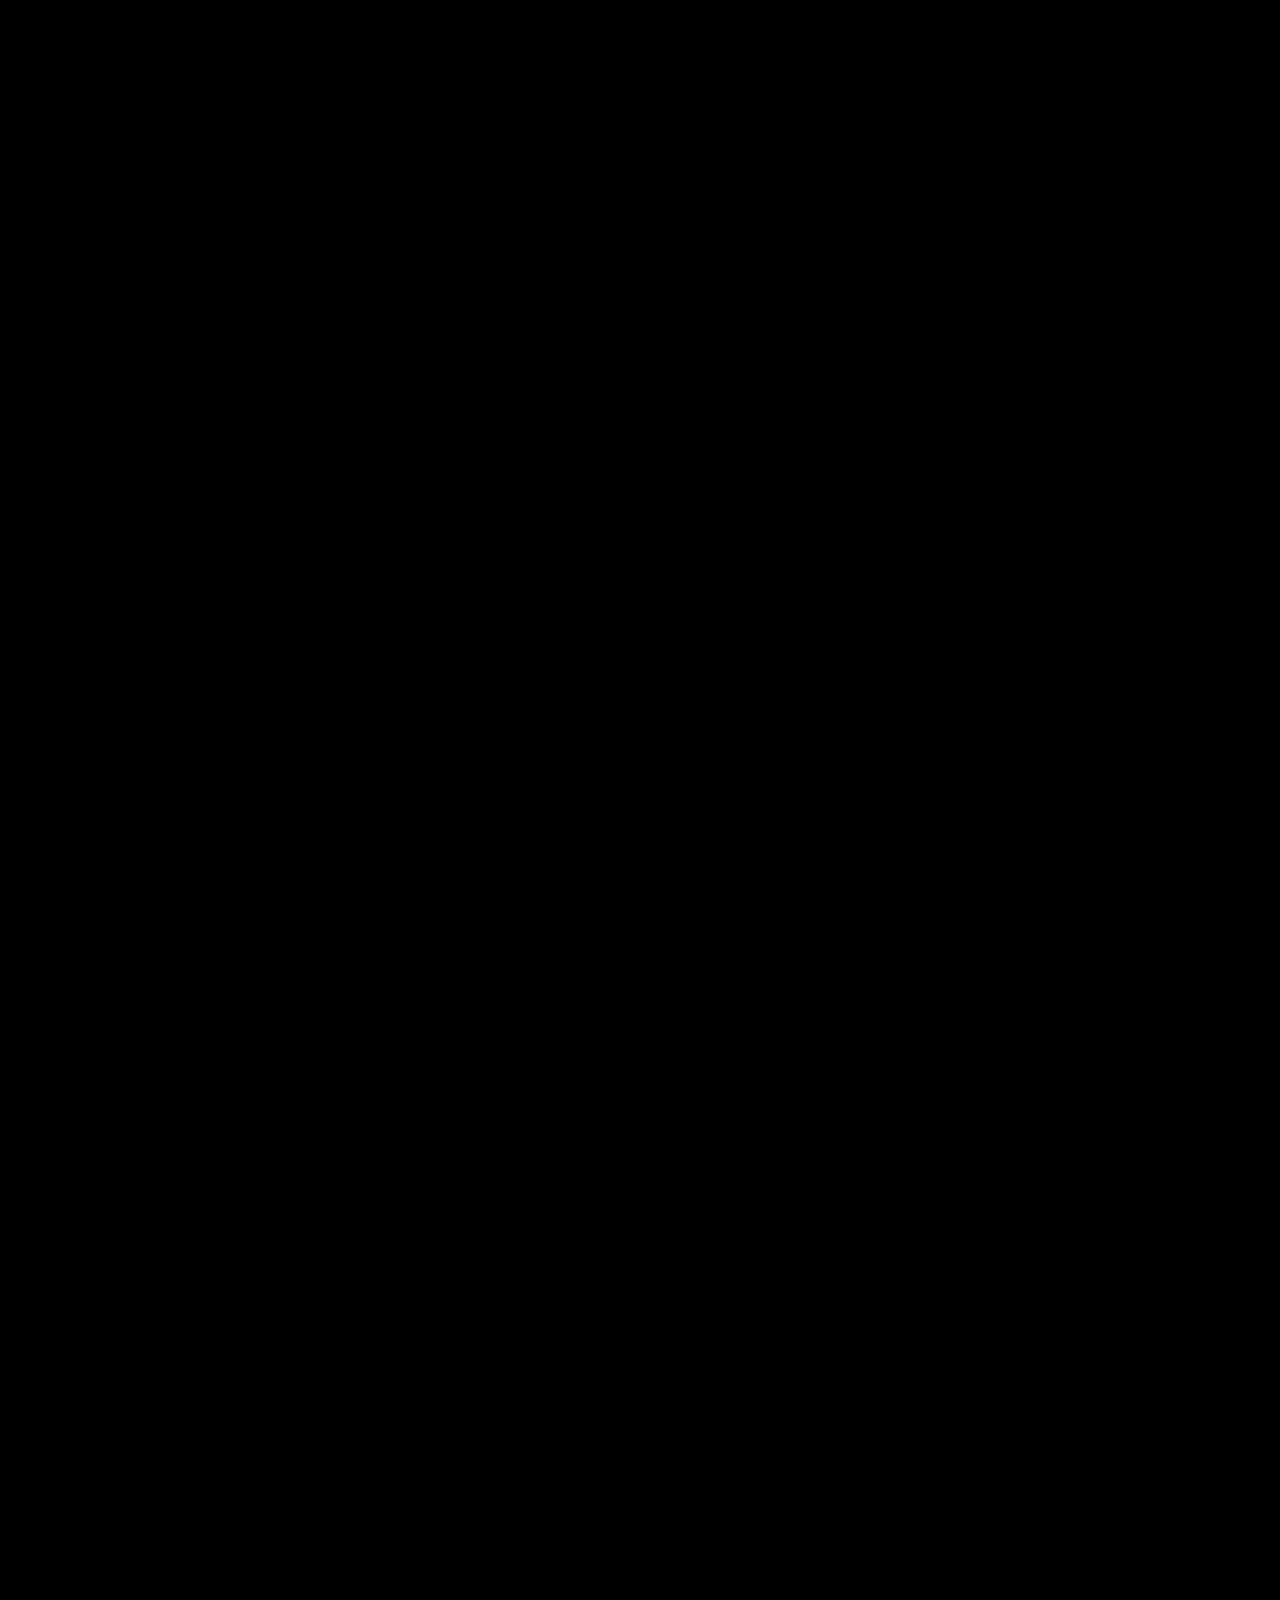
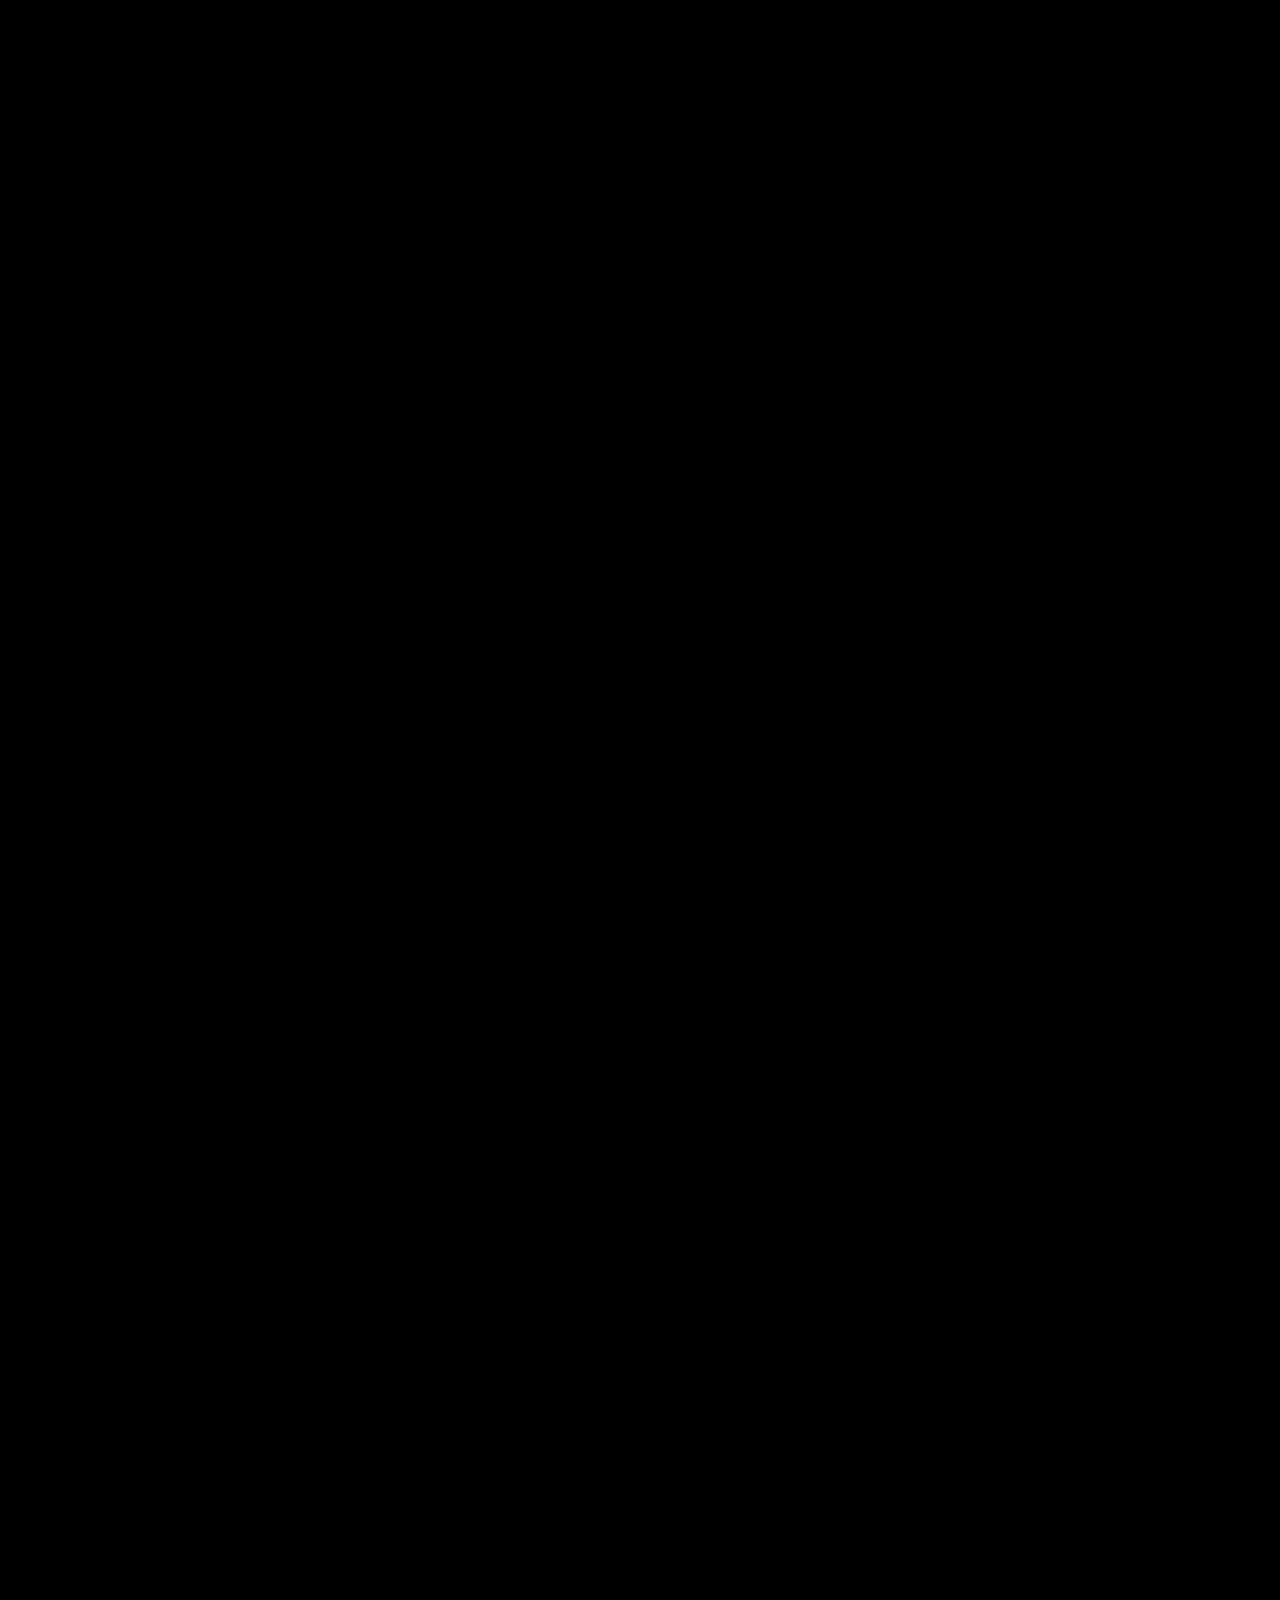
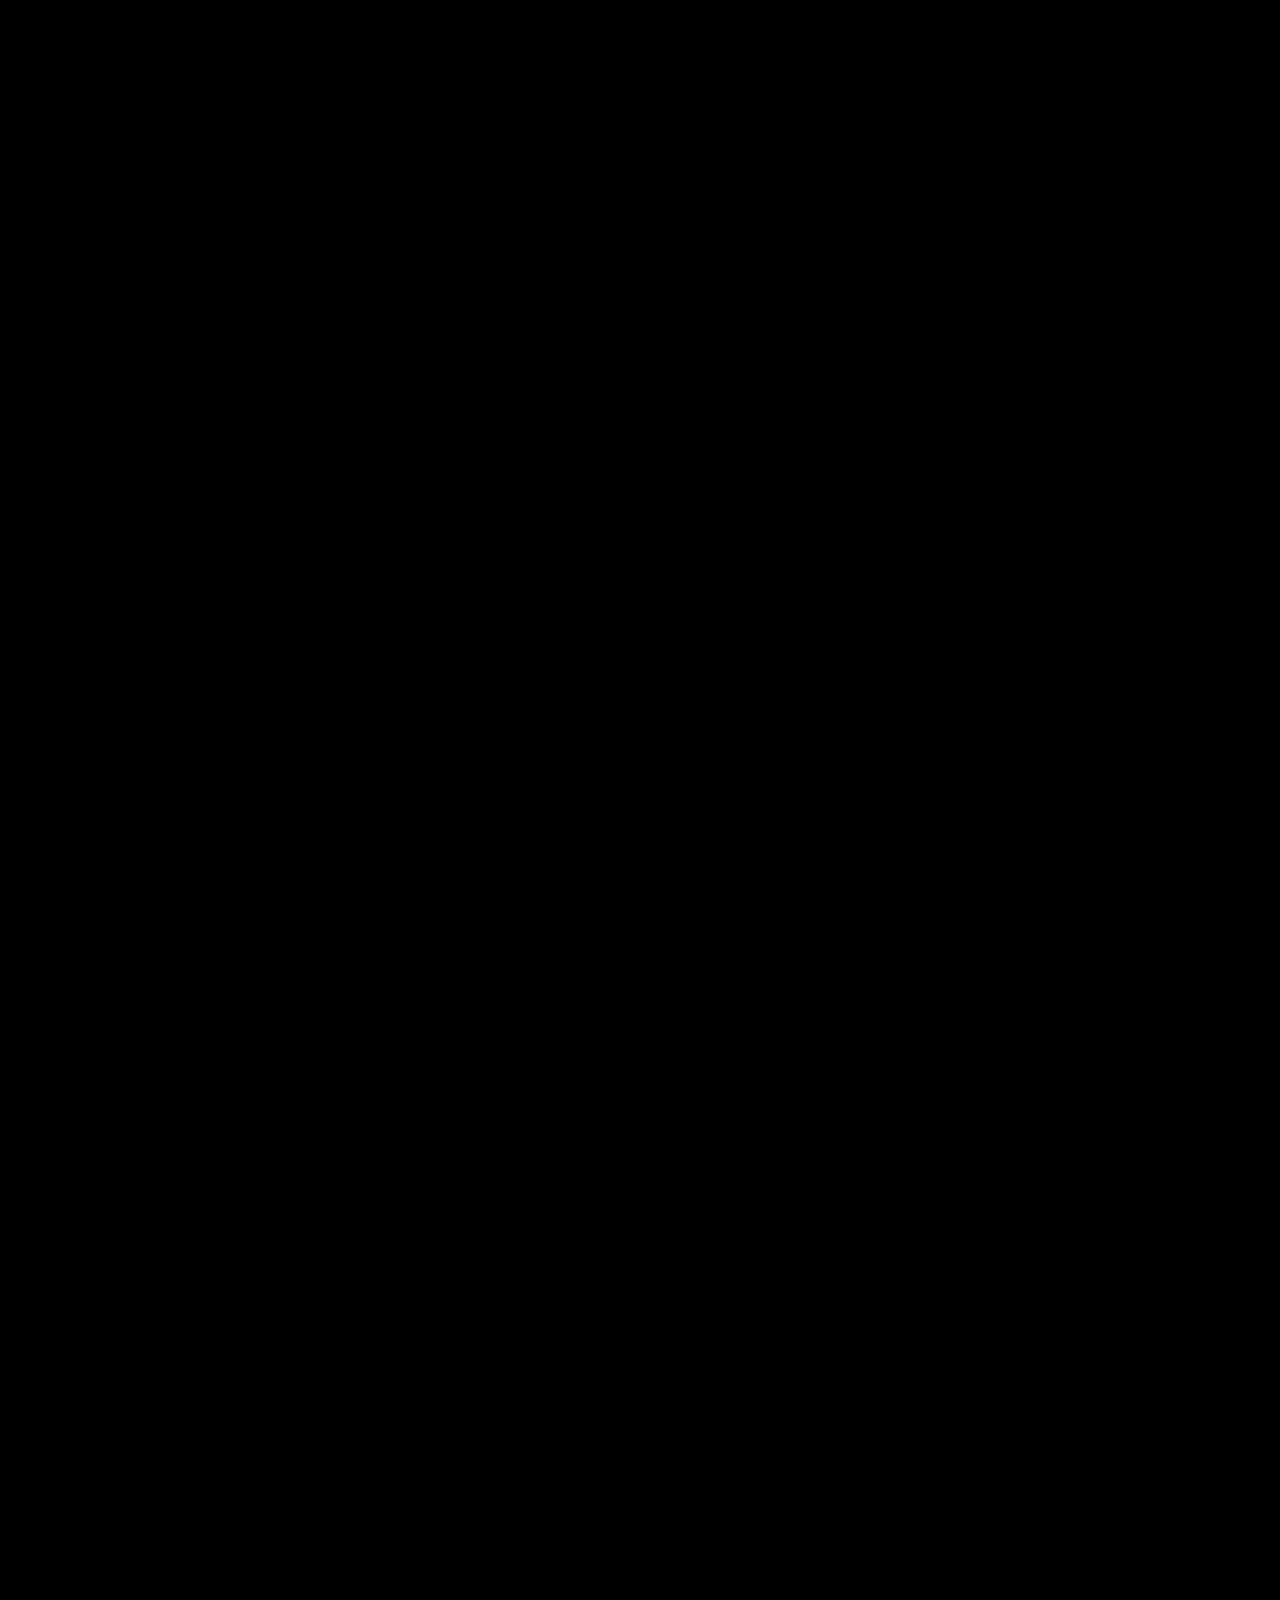
==== commit 360de666: "Alinha as texturas ao produto e converte tudo para webp A secao Texturas repetia quase a mesma lista" ====
--- a/index.html
+++ b/index.html
@@ -5,6 +5,8 @@
   <meta charset="utf-8">
   <meta content="width=device-width, initial-scale=1.0" name="viewport">
   <title>Parket — Marcenaria</title>
+  <link rel="icon" type="image/png" sizes="32x32" href="[data-uri]">
+  <link rel="apple-touch-icon" sizes="180x180" href="https://parket.com.br/apple-touch-icon.png">
   <link rel="preconnect" href="https://fonts.googleapis.com">
   <link rel="preconnect" href="https://fonts.gstatic.com" crossorigin>
 
@@ -26,8 +28,8 @@
       }
     }
   </script>
-  <link rel="stylesheet" href="catalogo.css?v=4">
-  <link rel="stylesheet" href="index.css?v=51">
+  <link rel="stylesheet" href="catalogo.css?v=5">
+  <link rel="stylesheet" href="index.css?v=52">
 </head>
 
 <body class="antialiased selection:bg-white selection:text-black">
@@ -593,7 +595,7 @@
     document.getElementById('footer-year').textContent = new Date().getFullYear();
   </script>
   <script defer src="index.js?v=9"></script>
-  <script defer src="catalogo.js?v=11"></script>
+  <script defer src="catalogo.js?v=12"></script>
 </body>
 
 </html>
--- a/catalogo.css
+++ b/catalogo.css
@@ -144,7 +144,7 @@
     .menu-overlay.is-open .menu-list li:nth-child(8) { transition-delay: 0.52s; }
     .menu-list a {
       font-family: var(--font-display);
-      font-weight: 200;
+      font-weight: 300;
       letter-spacing: -0.02em;
       font-size: clamp(1.75rem, 4vw, 2.625rem);
       color: rgba(255,255,255,0.55);
@@ -194,7 +194,7 @@
     }
     .display-title {
       font-family: var(--font-display);
-      font-weight: 200;
+      font-weight: 300;
       letter-spacing: -0.04em;
       line-height: 1.02;
     }
@@ -283,7 +283,7 @@
     }
     .index-link {
       font-family: var(--font-display);
-      font-weight: 200;
+      font-weight: 300;
       letter-spacing: -0.03em;
       line-height: 1;
       font-size: clamp(2.5rem, 6vw, 4.5rem);
@@ -374,7 +374,7 @@
     .product-cover-title {
       font-family: var(--font-display);
       font-size: var(--text-h1);
-      font-weight: 200;
+      font-weight: 300;
       letter-spacing: -0.05em;
       line-height: 1.05;
     }
@@ -479,7 +479,7 @@
     .collection-cover-title {
       font-family: var(--font-display);
       font-size: clamp(2.5rem, 6vw, 4.5rem);
-      font-weight: 200;
+      font-weight: 300;
       letter-spacing: -0.04em;
       line-height: 1.05;
     }
@@ -914,7 +914,7 @@
     .porque-title {
       font-family: var(--font-display);
       font-size: var(--text-h2);
-      font-weight: 200;
+      font-weight: 300;
       letter-spacing: -0.03em;
       line-height: 1.1;
       color: #ffffff;
@@ -1076,7 +1076,7 @@
     }
     .texturas-nome {
       font-family: var(--font-display);
-      font-weight: 200;
+      font-weight: 300;
       letter-spacing: -0.03em;
       line-height: 1.05;
       font-size: clamp(2.4rem, 5.2vw, 4.6rem);
--- a/index.css
+++ b/index.css
@@ -55,7 +55,7 @@
   justify-content: center;
   pointer-events: none;
   font-family: var(--font-display);
-  font-weight: 200;
+  font-weight: 300;
   letter-spacing: .03em;
   text-transform: uppercase;
   font-size: clamp(1.75rem, 6vw, 5rem);
@@ -95,7 +95,7 @@
 #hero-sticky .hero-title {
   margin: 0;
   font-family: var(--font-display);
-  font-weight: 200;
+  font-weight: 300;
   letter-spacing: -.03em;
   line-height: 1.05;
   font-size: clamp(2.4rem, 5.6vw, 5rem);
@@ -105,7 +105,7 @@
 #hero-sticky .hero-title .accent {
   color: var(--madeira);
   text-transform: uppercase;
-  font-weight: 200;
+  font-weight: 300;
   letter-spacing: 0;
 }
 
@@ -255,7 +255,7 @@
 #sobre .sobre-title {
   margin: 0;
   font-family: var(--font-display);
-  font-weight: 200;
+  font-weight: 300;
   letter-spacing: -.03em;
   line-height: 1.1;
   font-size: clamp(2rem, 4.4vw, 3.5rem);
@@ -264,7 +264,7 @@
 }
 
 #sobre .accent {
-  font-weight: 200;
+  font-weight: 300;
   text-transform: uppercase;
   color: var(--accent);
   letter-spacing: 0;
@@ -359,7 +359,7 @@
   display: block;
   font-family: var(--font-display);
   font-size: clamp(2rem, 3.5vw, 3.5rem);
-  font-weight: 200;
+  font-weight: 300;
   letter-spacing: -.02em;
   color: var(--t-95);
   line-height: 1;
@@ -403,7 +403,7 @@
 #sobre .porque-title {
   margin: 0;
   font-family: var(--font-display);
-  font-weight: 200;
+  font-weight: 300;
   letter-spacing: -.03em;
   line-height: 1.12;
   font-size: clamp(1.75rem, 3vw, 2.625rem);
@@ -515,7 +515,7 @@
 
 #tech-scroll .tech-title {
   margin: 0;
-  font-weight: 200;
+  font-weight: 300;
   letter-spacing: -.03em;
   line-height: 1.08;
   font-size: clamp(1.5rem, 3.2vw, 2.625rem);
@@ -1041,7 +1041,7 @@
 #madeiras-tipos .mtipos-title {
   margin: 0;
   font-family: var(--font-display);
-  font-weight: 200;
+  font-weight: 300;
   letter-spacing: -.03em;
   line-height: 1.1;
   font-size: clamp(1.75rem, 3.6vw, 3rem);
@@ -1140,7 +1140,7 @@
       rgba(48, 26, 12, .32) 0 1px,
       rgba(255, 255, 255, .1) 1px 2px,
       rgba(0, 0, 0, 0) 2px 5px),
-    url('texturas/freijo.jpg');
+    url('texturas/freijo.webp');
   background-color: #b8916a;
   box-shadow: inset 0 0 0 1px rgba(22, 35, 61, .5),
     inset 0 1px 0 rgba(255, 255, 255, .2);
@@ -1205,7 +1205,7 @@
   border-radius: calc(var(--w) * .028);
   background-image:
     linear-gradient(190deg, rgba(0, 0, 0, .66) 0%, rgba(0, 0, 0, .4) 52%, rgba(0, 0, 0, .16) 100%),
-    url('texturas/freijo.jpg');
+    url('texturas/freijo.webp');
   background-color: #b8916a;
   background-size: cover;
   background-position: center;
@@ -1223,7 +1223,7 @@
   border-radius: calc(var(--w) * .016);
   background-image:
     linear-gradient(186deg, rgba(0, 0, 0, .6) 0%, rgba(0, 0, 0, .38) 58%, rgba(0, 0, 0, .28) 100%),
-    url('texturas/freijo.jpg');
+    url('texturas/freijo.webp');
   background-color: #b8916a;
   background-size: cover;
   background-position: center;
@@ -1330,7 +1330,7 @@
 
 #madeiras-tipos .pdesc-num {
   font-family: var(--font-display);
-  font-weight: 200;
+  font-weight: 300;
   font-size: clamp(2.25rem, 4.5vw, 3.5rem);
   line-height: .9;
   letter-spacing: -.04em;
@@ -1589,7 +1589,7 @@
 #madeiras-tipos .mtipos-react-title {
   margin: .5rem 0 0;
   font-family: var(--font-display);
-  font-weight: 200;
+  font-weight: 300;
   letter-spacing: -.03em;
   line-height: 1.12;
   font-size: clamp(1.6rem, 3vw, 2.5rem);
